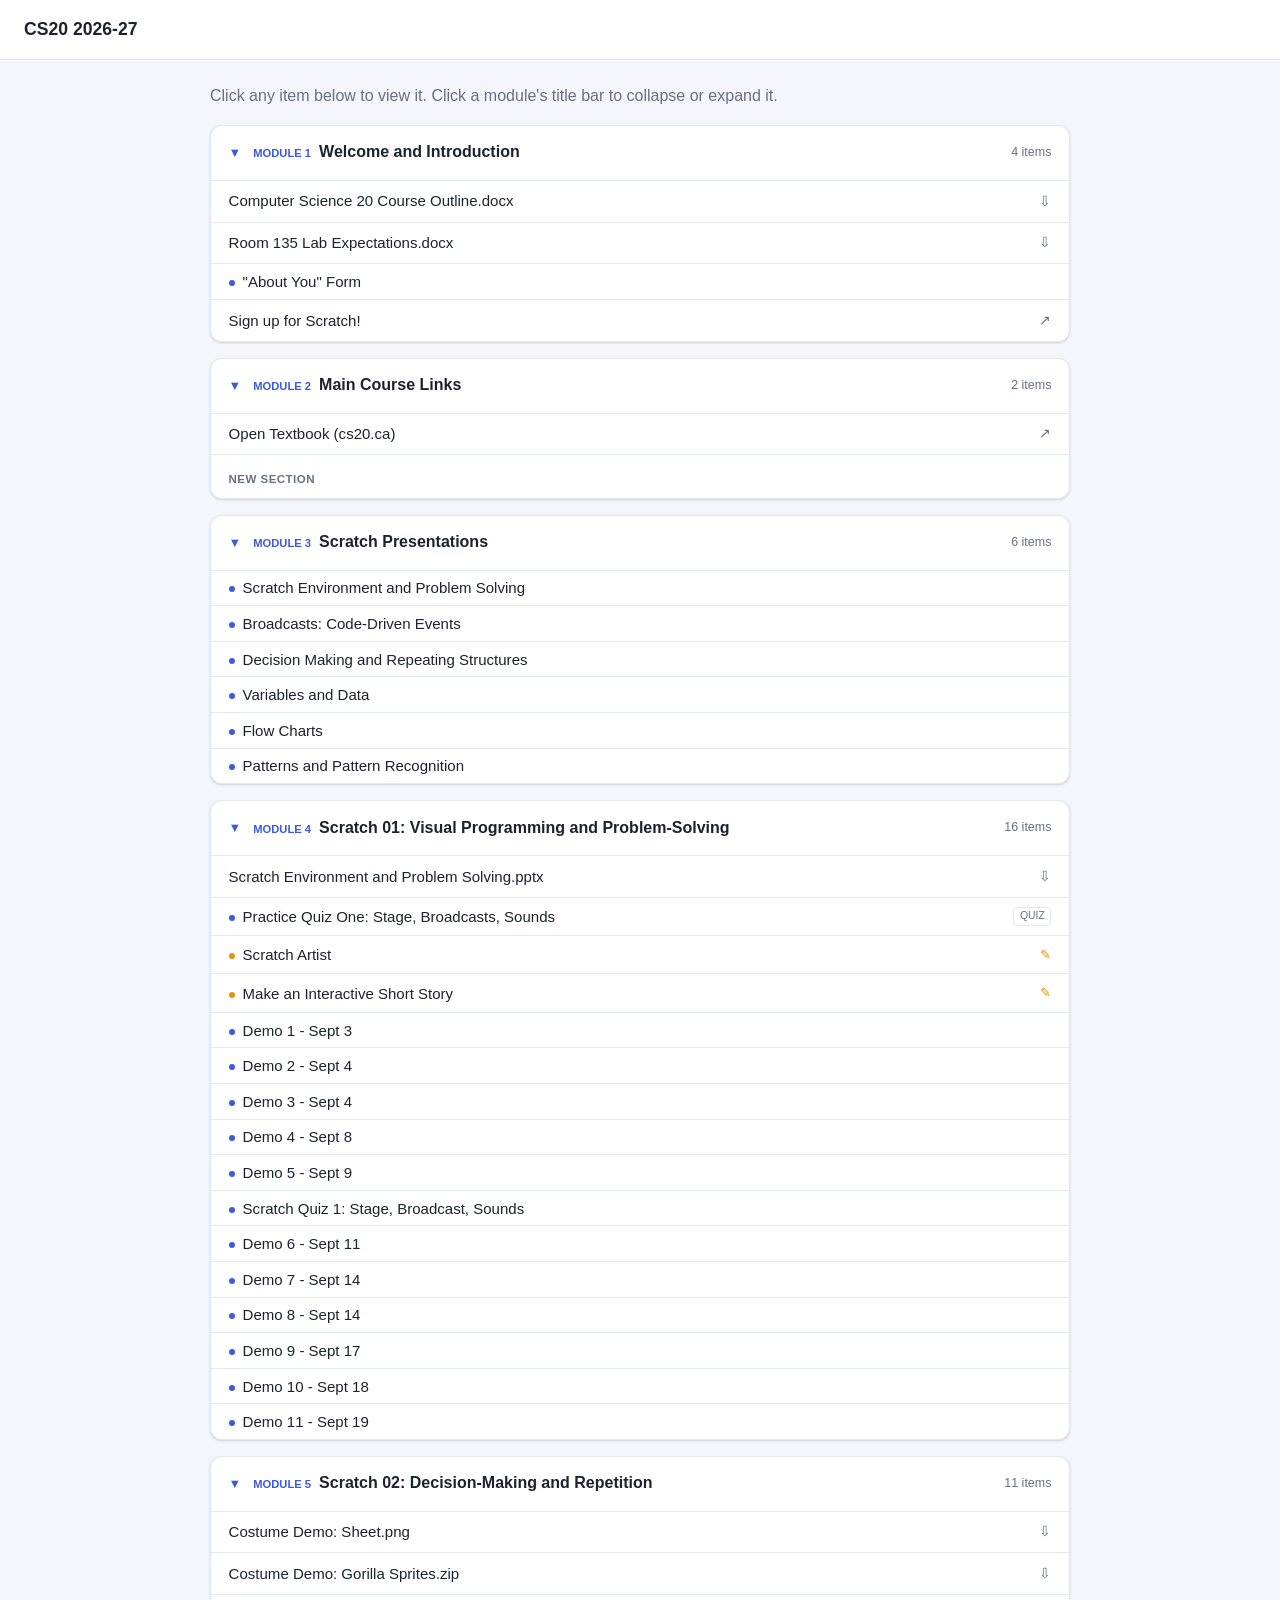
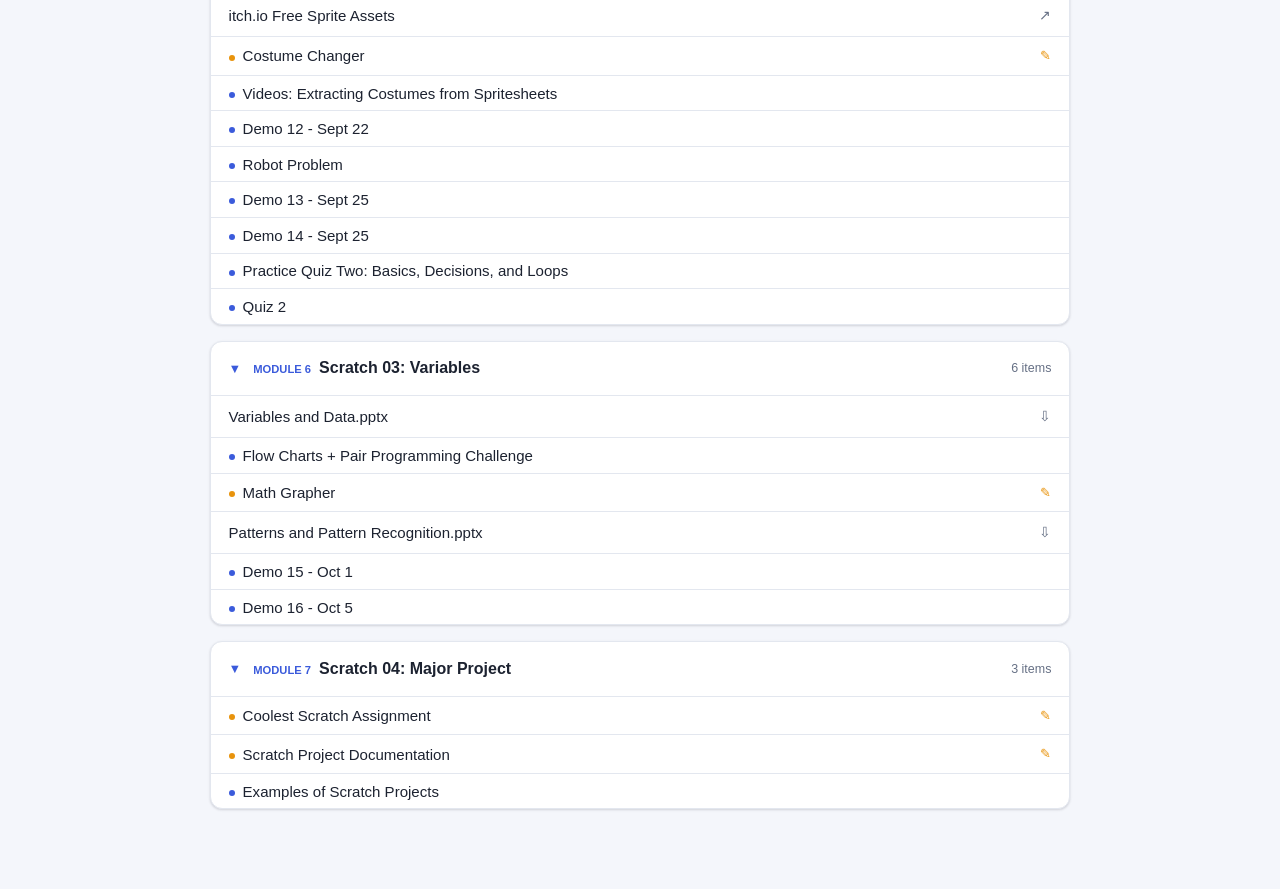
==== publish/index.html @ 4a14aefe "edit" ====
<!DOCTYPE html>
<html lang="en">
<head>
<meta charset="utf-8">
<meta name="viewport" content="width=device-width, initial-scale=1">
<meta name="robots" content="noindex, nofollow, noarchive">
<title>CS20 2026-27</title>
<link rel="stylesheet" href="styles.css">
</head>
<body>
<header class="site-header">
  <span class="site-title">CS20 2026-27</span>
</header>

<main class="page-content">
  <p class="subtitle">Click any item below to view it. Click a module's title bar to collapse or expand it.</p>
  <div id="app"><p class="empty-note">Loading&hellip;</p></div>
</main>

<div id="item-overlay" class="overlay" hidden aria-hidden="true">
  <div class="overlay__backdrop" data-close></div>
  <div class="overlay__dialog" role="dialog" aria-modal="true" aria-labelledby="overlay-title">
    <div class="overlay__header">
      <h2 id="overlay-title" class="overlay__title"></h2>
      <button type="button" class="overlay__close" data-close aria-label="Close">&times;</button>
    </div>
    <div class="overlay__body"></div>
  </div>
</div>

<script id="site-data" type="application/json">{"site_title":"CS20 2026-27","modules":[{"id":"g91845993c5064874e3d78a3e156b6e75","slug":"01-welcome-and-introduction","title":"Welcome and Introduction","order":1,"items":[{"id":"g5f129f042e77a95aba22c080552499b5","kind":"file","title":"Computer Science 20 Course Outline.docx","nav_title":"Computer Science 20 Course Outline.docx","position":1,"published":true,"media_path":"media/web_resources/Computer-Science-20-Course-Outline.docx"},{"id":"g2e695c84068c3343bb5f97deb6b3b6ed","kind":"file","title":"Room 135 Lab Expectations.docx","nav_title":"Room 135 Lab Expectations.docx","position":2,"published":true,"media_path":"media/web_resources/Room-135-Lab-Expectations.docx"},{"id":"g63b6350ac749ba6158b2c3bce8c93046","kind":"page","title":"\"About You\" Form","nav_title":"\"About You\" Form","position":3,"published":true,"content_html":"<p><iframe src=\"https://docs.google.com/forms/d/e/1FAIpQLSegaIl3focUOhDIU2Z-i2d3DQUKVy0K6PmfbZacE_JIu9_ziQ/viewform?embedded=true\" width=\"840\" height=\"962\" loading=\"lazy\"></iframe></p>\n\n"},{"id":"g382d8461d7e0bd6464fedabca067cbf5","kind":"weblink","title":"Sign up for Scratch!","nav_title":"Sign up for Scratch!","position":4,"published":true,"external_url":"https://scratch.mit.edu/signup/3jywhjmxn"}]},{"id":"g44c03d1d0c799656da381e8cfdee834a","slug":"02-main-course-links","title":"Main Course Links","order":2,"items":[{"id":"gef8b66026b10be316510479917f5d6aa","kind":"weblink","title":"Open Textbook (cs20.ca)","nav_title":"Open Textbook (cs20.ca)","position":3,"published":true,"external_url":"https://cs20.ca"},{"id":"g4f435305b4a245c1b36dba31af562ca7","kind":"divider","title":"New Section","nav_title":"","published":true}]},{"id":"gecb79ca1d84195a6ddda061e450b7282","slug":"03-scratch-presentations","title":"Scratch Presentations","order":3,"items":[{"id":"gefa27eaddf6ed7d7cf647fe640f49387","kind":"page","title":"Scratch Environment and Problem Solving","nav_title":"Scratch Environment and Problem Solving","position":1,"published":true,"content_html":"<iframe src=\"https://docs.google.com/presentation/d/1h1kareIz2HPio5z1AHoqVAen3pp8zlx0Q4YoVPjZuzk/embed?start=false&amp;loop=false&amp;delayms=3000\" frameborder=\"0\" width=\"960\" height=\"569\" allowfullscreen=\"true\" mozallowfullscreen=\"true\" webkitallowfullscreen=\"true\" loading=\"lazy\"></iframe>\n\n"},{"id":"g72fc221d8c5d105eb574b8a34b6f7d8b","kind":"page","title":"Broadcasts: Code-Driven Events","nav_title":"Broadcasts: Code-Driven Events","position":2,"published":true,"content_html":"<p><iframe src=\"https://docs.google.com/presentation/d/e/2PACX-1vTC4f3h_jIHjVho5fzK0w4WyRMAMg6pt_AFoMKnBts4vqLBvua6BbgcfkN4BczFYgPj5TgxGNMBY3Nx/embed?start=false&amp;loop=false&amp;delayms=3000\" width=\"960\" height=\"569\" allowfullscreen=\"allowfullscreen\" webkitallowfullscreen=\"webkitallowfullscreen\" mozallowfullscreen=\"mozallowfullscreen\" loading=\"lazy\"></iframe></p>\n\n"},{"id":"g418b035d03d4898d0bc45727f1b50308","kind":"page","title":"Decision Making and Repeating Structures","nav_title":"Decision Making and Repeating Structures","position":3,"published":true,"content_html":"<iframe src=\"https://docs.google.com/presentation/d/1YuTFR_l0MJGR2ZD04QWhsULujAVp0Tmd2RtA2Odv9-g/embed?start=false&amp;loop=false&amp;delayms=3000\" frameborder=\"0\" width=\"960\" height=\"569\" allowfullscreen=\"true\" mozallowfullscreen=\"true\" webkitallowfullscreen=\"true\" loading=\"lazy\"></iframe>\n\n"},{"id":"gdd5cf817a0a21dda20a8e6f5428e7aac","kind":"page","title":"Variables and Data","nav_title":"Variables and Data","position":4,"published":true,"content_html":"<p><iframe src=\"https://docs.google.com/presentation/d/e/2PACX-1vQbWUm28rIuwCt0nmw1z0nyERg2GbLlaSsi6uoE1bIlUu6kb9hv5I4im4JaQhGPL6qLDSY4NrkPs2r3/embed?start=false&amp;loop=false&amp;delayms=3000\" width=\"960\" height=\"569\" allowfullscreen=\"allowfullscreen\" webkitallowfullscreen=\"webkitallowfullscreen\" mozallowfullscreen=\"mozallowfullscreen\" loading=\"lazy\"></iframe></p>\n\n"},{"id":"g531f258fb3a7463123819bf52a55a587","kind":"page","title":"Flow Charts","nav_title":"Flow Charts","position":5,"published":true,"content_html":"<p><iframe src=\"https://docs.google.com/presentation/d/e/2PACX-1vS-7HBBDjWRoZrNsJVhiI6aMYxX1BnA4aeMcUyeugLn5svZFzrOYYbJYjQDg0qKssxdZOwnrcm1fZbp/embed?start=false&amp;loop=false&amp;delayms=3000\" width=\"960\" height=\"569\" allowfullscreen=\"allowfullscreen\" webkitallowfullscreen=\"webkitallowfullscreen\" mozallowfullscreen=\"mozallowfullscreen\" loading=\"lazy\"></iframe></p>\n\n"},{"id":"g76a7b74488c2b9eacfb9b411606f38b7","kind":"page","title":"Patterns and Pattern Recognition","nav_title":"Patterns and Pattern Recognition","position":6,"published":true,"content_html":"<iframe src=\"https://docs.google.com/presentation/d/e/2PACX-1vQ6LQKnFaMMW2TGtBa4PAkWSAhmEDO2Q3li4FWln0_ig5EVpU13b9eRO3av9QzzRo0Y2R8eIwB54L63/embed?start=false&amp;loop=false&amp;delayms=3000\" frameborder=\"0\" width=\"960\" height=\"569\" allowfullscreen=\"true\" mozallowfullscreen=\"true\" webkitallowfullscreen=\"true\" loading=\"lazy\"></iframe>\n\n"}]},{"id":"gdcd327faba249ba761dbab487cb3232c","slug":"04-scratch-01-visual-programming-and-problem-solving","title":"Scratch 01:  Visual Programming and Problem-Solving","order":4,"items":[{"id":"g19b772f0930e01ce379854a4d39d0b98","kind":"file","title":"Scratch Environment and Problem Solving.pptx","nav_title":"Scratch Environment and Problem Solving.pptx","position":1,"published":true,"media_path":"media/web_resources/Scratch-Environment-and-Problem-Solving.pptx"},{"id":"gaf5e2a20b8a9e1de94bc40c4ca141a03","kind":"quiz","title":"Practice Quiz One:  Stage, Broadcasts, Sounds","nav_title":"Practice Quiz One:  Stage, Broadcasts, Sounds","position":2,"published":true,"content_html":"<div class=\"item-meta\"><span class=\"meta-points\"><strong>Points:</strong> 6.0</span></div><p>This practice quiz is connected to our first few days of class, and will help prepare you for the first graded quiz!</p><div class=\"qz-questions\">\n<div class=\"qz-question\"><h3 class=\"qz-qtitle\">Scratch - Stage</h3>\n<div class=\"qz-qtext\"><div>\n<p><span>Assuming a stage width of </span><span>4</span><span>8</span><span>0</span><span> and a stage height of </span><span>3</span><span>6</span><span>0</span><span>,</span><span> what is the current y-position of Scratch?</span></p>\n<p><span><img src=\"https://sps.blackboard.com/bbcswebdav/xid-1294534_1\" alt=\"\" width=\"324\" height=\"269\" loading=\"lazy\"></span></p>\n<p><img src=\"media/web_resources/W01-Q-04-.JPG\" alt=\"Stage Question\" loading=\"lazy\"></p>\n</div></div>\n<ul class=\"qz-choices\">\n<li class=\"qz-choice qz-correct\"><span class=\"qz-mark\">&#10003;</span> 90</li>\n<li class=\"qz-choice\"><span class=\"qz-mark\"></span> 0</li>\n<li class=\"qz-choice\"><span class=\"qz-mark\"></span> 360</li>\n<li class=\"qz-choice\"><span class=\"qz-mark\"></span> -180</li>\n</ul>\n</div>\n<div class=\"qz-question\"><h3 class=\"qz-qtitle\">Scratch - Stage</h3>\n<div class=\"qz-qtext\"><div>\n<p><span>Assuming a stage width of 480 and a stage height of 360, what is the current </span><strong>x-position</strong><span> of Scratch?</span></p>\n<p><img src=\"media/web_resources/assessment_questions/W01-Q-06.JPG\" alt=\"\" data-decorative=\"true\" loading=\"lazy\"></p>\n</div></div>\n<ul class=\"qz-choices\">\n<li class=\"qz-choice qz-correct\"><span class=\"qz-mark\">&#10003;</span> 240</li>\n<li class=\"qz-choice\"><span class=\"qz-mark\"></span> 480</li>\n<li class=\"qz-choice\"><span class=\"qz-mark\"></span> -120</li>\n<li class=\"qz-choice\"><span class=\"qz-mark\"></span> 0</li>\n</ul>\n</div>\n<div class=\"qz-question\"><h3 class=\"qz-qtitle\">Question</h3>\n<div class=\"qz-qtext\"><div>\n<p>What type of program behavior would you expect to happen when the following script is manually activated?</p>\n<p><img src=\"media/web_resources/assessment_questions/if.JPG\" alt=\"if.JPG\" width=\"299\" height=\"195\" loading=\"lazy\"></p>\n</div></div>\n<ul class=\"qz-choices\">\n<li class=\"qz-choice qz-correct\"><span class=\"qz-mark\">&#10003;</span> Short movement by sprite and a possible rotation.</li>\n<li class=\"qz-choice\"><span class=\"qz-mark\"></span> Sprite will move back and forth across the screen.</li>\n<li class=\"qz-choice\"><span class=\"qz-mark\"></span> Sprite will move across screen and turn 90 to the right each time it hits a wall.</li>\n<li class=\"qz-choice\"><span class=\"qz-mark\"></span> No action</li>\n</ul>\n</div>\n<div class=\"qz-question\"><h3 class=\"qz-qtitle\">Scratch - Broadcast Events</h3>\n<div class=\"qz-qtext\"><div>\n<p>Predict the behavior of the following scripts when the green flag is clicked.</p>\n<p><img src=\"media/web_resources/Scratch-Q01P-01.PNG\" alt=\"\" width=\"581\" height=\"373\" data-decorative=\"true\" loading=\"lazy\"></p>\n</div></div>\n<ul class=\"qz-choices\">\n<li class=\"qz-choice qz-correct\"><span class=\"qz-mark\">&#10003;</span> The sprite will say &quot;Beta&quot; followed by &quot;Charlie&quot;</li>\n<li class=\"qz-choice\"><span class=\"qz-mark\"></span> The sprite will say &quot;Alpha&quot;, followed by &quot;Beta&quot;, followed by &quot;Charlie&quot;</li>\n<li class=\"qz-choice\"><span class=\"qz-mark\"></span> The sprite will say &quot;Charlie&quot; only</li>\n<li class=\"qz-choice\"><span class=\"qz-mark\"></span> The sprite will say &quot;Beta&quot; only</li>\n<li class=\"qz-choice\"><span class=\"qz-mark\"></span> The sprite will say &quot;Alpha&quot; only</li>\n<li class=\"qz-choice\"><span class=\"qz-mark\"></span> The sprite will continuously say &quot;Alpha&quot;, &quot;Beta&quot;, &quot;Charlie&quot; over and over forever.</li>\n</ul>\n</div>\n</div>"},{"id":"g71961a6a70278d18dc49a324d707a36d","kind":"assignment","title":"Scratch Artist","nav_title":"Scratch Artist","position":3,"published":true,"content_html":"<div class=\"item-meta\"><span class=\"meta-points\"><strong>Points:</strong> 10.0</span> &middot; <span class=\"meta-submission\"><strong>Submission type:</strong> online upload</span> &middot; <span class=\"meta-ext\"><strong>Allowed file types:</strong> sb3</span></div><p dir=\"ltr\"><img src=\"media/web_resources/Uploaded-Media/artist.PNG\" alt=\"artist.PNG\" data-api-endpoint=\"https://canvas.instructure.com/api/v1/courses/10266881/files/268938327\" data-api-returntype=\"File\" loading=\"lazy\"></p>\n<p dir=\"ltr\">This will add all of the pen blocks that you’ll need for this project.</p>\n<p><br><br></p>\n<p dir=\"ltr\"><span style=\"font-size: 18pt;\"><strong>Base Feature Requirements</strong></span></p>\n<p>&nbsp;</p>\n<p dir=\"ltr\"><i>Completing the following basic features will allow for a maximum grade of 9/10. The remaining Challenge Features will account for the remaining 1 mark.</i></p>\n<p>&nbsp;</p>\n<ol>\n<li dir=\"ltr\">\n<p dir=\"ltr\">Create a program that features one sprite (choose any that you want). When the green flag is pressed, this sprite should begin at the origin (0,0), and choose a random direction to move automatically<br><br></p>\n<ul>\n<li dir=\"ltr\">\n<p dir=\"ltr\">As it moves, it should use the pen to draw a trail of its motion.</p>\n</li>\n<li dir=\"ltr\">\n<p dir=\"ltr\">Whenever an edge of the stage is encountered, the sprite should bounce.</p>\n</li>\n<li dir=\"ltr\">Movement must use the&nbsp;<strong>move</strong><strong> block.</strong>&nbsp; No <span style=\"text-decoration: underline;\">glides</span> or <span style=\"text-decoration: underline;\">goto</span> blocks for this feature.</li>\n</ul>\n<br>\n<p>&nbsp;</p>\n</li>\n</ol>\n<ol start=\"2\">\n<li dir=\"ltr\">\n<p dir=\"ltr\">This project should include both<span>&nbsp;</span><strong>background<span>&nbsp;</span></strong><strong>music<span>&nbsp;</span></strong>as well as<span>&nbsp;</span><strong>sound<span>&nbsp;</span></strong><strong>effects</strong>.<br><br></p>\n<ul>\n<li dir=\"ltr\">\n<p dir=\"ltr\">When the green flag is pressed, start some background music. This should play continually until the user stops the program.</p>\n</li>\n<li dir=\"ltr\">\n<p dir=\"ltr\">Have a sound effect play whenever the sprite bounces on the edges of the stage<br>&nbsp; &nbsp; &nbsp; <span style=\"color: #e03e2d;\">HINT:</span>&nbsp; &nbsp;<span style=\"color: #7e8c8d;\">The <img src=\"media/web_resources/Uploaded-Media/Scratch-If-on-edge-bounce.PNG\" alt=\"Scratch - If on edge bounce.PNG\" width=\"127\" height=\"53\" data-api-endpoint=\"https://canvas.instructure.com/api/v1/courses/10266881/files/269192261\" data-api-returntype=\"File\" loading=\"lazy\"> is needed, but you have your program handle the sound effect&nbsp;<strong>first.</strong> This is because the \"bounce\" action spins the character and often they will no longer be touching the edge. Use <img src=\"media/web_resources/Uploaded-Media/Scratch-If-touching-edge.PNG\" alt=\"Scratch - If touching edge.PNG\" width=\"214\" height=\"87\" data-api-endpoint=\"https://canvas.instructure.com/api/v1/courses/10266881/files/269192398\" data-api-returntype=\"File\" loading=\"lazy\"> to help with adding a sound effect each time the sprite runs into the edge of the stage.</span></p>\n</li>\n</ul>\n<br>\n<p>&nbsp;</p>\n</li>\n</ol>\n<ol start=\"3\">\n<li dir=\"ltr\">\n<p dir=\"ltr\">Allow the pen characteristics to be modified by the user as follows:<br><br></p>\n<ul>\n<li dir=\"ltr\">\n<p dir=\"ltr\">The<strong><span>&nbsp;</span>Z key</strong><span>&nbsp;</span>will decrease the size of the pen</p>\n</li>\n<li dir=\"ltr\">\n<p dir=\"ltr\">The<strong><span>&nbsp;</span>X key</strong><span>&nbsp;</span>will increase the size of the pen</p>\n</li>\n<li dir=\"ltr\">\n<p dir=\"ltr\">The<strong><span>&nbsp;</span>C key</strong><span>&nbsp;</span>will change the colour of the pen</p>\n</li>\n<li>The<strong><span>&nbsp;</span>R key</strong><span>&nbsp;</span>will reset the drawing (erase all)</li>\n</ul>\n<br>\n<p>&nbsp;</p>\n</li>\n</ol>\n<p>&nbsp;</p>\n<p dir=\"ltr\"><span style=\"font-size: 18pt;\"><strong>Challenge Features</strong></span><br><br></p>\n<ol>\n<li dir=\"ltr\">\n<p dir=\"ltr\">Add a second sprite into the sketch, whose<span>&nbsp;</span><strong>movement will be controlled by the user</strong>.</p>\n<ul>\n<li dir=\"ltr\">\n<p dir=\"ltr\">Use the four arrow keys ( &nbsp;↑ ← ↓ → ) to control the sprite’s x-position and y-position.</p>\n</li>\n<li dir=\"ltr\">\n<p dir=\"ltr\">Use pen commands to make this sprite draw a line wherever it moves</p>\n</li>\n</ul>\n<p>&nbsp;</p>\n</li>\n<li>Allow this sprite’s <strong>pen size</strong> and <strong>pen colour </strong>to be changed whenever this sprite touches the other (bouncing) sprite, according to the following scheme:\n<ul>\n<li>If the user-controlled sprite is on the left half of the screen:\n<ul>\n<li>Change the pen size by 2</li>\n</ul>\n</li>\n<li>If the user-controlled sprite is on the right half of the screen:\n<ul>\n<li>Change the pen colour by 10</li>\n</ul>\n</li>\n</ul>\n</li>\n</ol>\n<p>&nbsp;</p>\n<p dir=\"ltr\">&nbsp;</p>\n\n"},{"id":"g0c3d2c9fc83798f3424d2eec9f96f4da","kind":"assignment","title":"Make an Interactive Short Story","nav_title":"Make an Interactive Short Story","position":4,"published":true,"content_html":"<div class=\"item-meta\"><span class=\"meta-points\"><strong>Points:</strong> 5.0</span> &middot; <span class=\"meta-submission\"><strong>Submission type:</strong> online upload</span> &middot; <span class=\"meta-ext\"><strong>Allowed file types:</strong> sb3,zip</span></div><p>To experiment with <i>creating your own events</i> <i>with broadcasts and taking user inpu</i><i>t</i>, create an interactive short story or play. Create characters, experiment with moving sprites around the stage – it’s up to you!</p>\n<p><strong><img src=\"media/web_resources/Uploaded-Media/Interactive-A2-01.PNG\" alt=\"Interactive A2 - 01.PNG\" width=\"708\" height=\"252\" data-api-endpoint=\"https://canvas.instructure.com/api/v1/courses/8596367/files/242887403\" data-api-returntype=\"File\" loading=\"lazy\"><br></strong></p>\n<p><strong>Base Features<br></strong></p>\n<ol>\n<li dir=\"ltr\">\n<p dir=\"ltr\">Within your story, you must include the following components:</p>\n<ul>\n<li dir=\"ltr\">\n<p dir=\"ltr\">At least one Backdrop</p>\n</li>\n<li dir=\"ltr\">\n<p dir=\"ltr\">At least two characters</p>\n</li>\n<li dir=\"ltr\">\n<p dir=\"ltr\">At least<strong> five broadcast statements</strong></p>\n</li>\n</ul>\n<p><span style=\"color: var(--ic-brand-font-color-dark); font-family: inherit; font-size: 1rem;\">Broadcasts must be named appropriately (“bear appears” rather than “message1\")<br><br></span></p>\n</li>\n<li dir=\"ltr\">\n<p><span style=\"color: var(--ic-brand-font-color-dark); font-family: inherit; font-size: 1rem;\">Ask the user at least one question (using the ask block)</span></p>\n</li>\n</ol>\n<div class=\"editor-indent\">\n<ul>\n<li style=\"list-style-type: none;\">\n<ul>\n<li>The <strong>answer to this question </strong>should be used in an IF or IF/ELSE statement so that the user’s response impacts what happens in the story.</li>\n</ul>\n</li>\n</ul>\n</div>\n<p><img src=\"media/web_resources/Uploaded-Media/Interactive-A2-02.PNG\" alt=\"Interactive A2 - 02.PNG\" data-api-endpoint=\"https://canvas.instructure.com/api/v1/courses/8596367/files/242887786\" data-api-returntype=\"File\" loading=\"lazy\"></p>\n<p><strong>Challenge Features</strong></p>\n<ol>\n<li dir=\"ltr\">\n<p dir=\"ltr\">Incorporate a second user-input question that is used in a condition</p>\n</li>\n<ul>\n<li dir=\"ltr\">\n<p dir=\"ltr\">Using the <strong>ask </strong>block for user-input</p>\n</li>\n<li dir=\"ltr\">\n<p dir=\"ltr\">Using the answer block inside an <strong>IF</strong> or<strong> IF/ELSE </strong>blocks<br><br></p>\n</li>\n</ul>\n<li dir=\"ltr\">\n<p dir=\"ltr\">Include some image or costume effects that are applied depending on the user’s input</p>\n</li>\n</ol>\n<p>&nbsp;</p>\n<p><strong>Outcomes</strong></p>\n<p>CP1, FP3</p>\n\n"},{"id":"g950486a827c541cbbff0f8a710f54008","kind":"page","title":"New Page","nav_title":"Demo 1 - Sept 3","published":true,"content_html":"<a href=\"https://scratch.mit.edu/projects/1127337218\">https://scratch.mit.edu/projects/1127337218</a><p></p>"},{"id":"gbdfbae7866fe49cfbe5a1efb67cd34d8","kind":"page","title":"New Page","nav_title":"Demo 2 - Sept 4","published":true,"content_html":"<a href=\"https://scratch.mit.edu/projects/1378135008\">https://scratch.mit.edu/projects/1378135008</a><p></p>"},{"id":"gba5bb81259b04fd5a52fed03624e476c","kind":"page","title":"New Page","nav_title":"Demo 3 - Sept 4","published":true,"content_html":"<a href=\"https://scratch.mit.edu/projects/1378139125\">https://scratch.mit.edu/projects/1378139125</a><p></p>"},{"id":"g0c8e156692d14d86b7dd7482a7e31037","kind":"page","title":"New Page","nav_title":"Demo 4 - Sept 8","published":true,"content_html":"https://scratch.mit.edu/projects/1379180215<p></p>"},{"id":"g107b43f2cd724b98b35a0fe09a2c76ed","kind":"page","title":"New Page","nav_title":"Demo 5 - Sept 9","published":true,"content_html":"<a href=\"https://scratch.mit.edu/projects/1379547482\">https://scratch.mit.edu/projects/1379547482</a><p></p>"},{"id":"gd573a6281d5e493bbd9a59d99eb3210c","kind":"page","title":"New Page","nav_title":"Scratch Quiz 1: Stage, Broadcast, Sounds","published":true,"content_html":"<a href=\"https://docs.google.com/forms/d/e/1FAIpQLScedvLwvCU6SBttZHm8q2va1PtP1KXKS8XFJz7DJw_8neM4dw/viewform?usp=publish-editor\">https://docs.google.com/forms/d/e/1FAIpQLScedvLwvCU6SBttZHm8q2va1PtP1KXKS8XFJz7DJw_8neM4dw/viewform?usp=publish-editor</a><p></p>"},{"id":"g2e8b0cc1c8264c4fbdcea8592968bafe","kind":"page","title":"New Page","nav_title":"Demo 6 - Sept 11","published":true,"content_html":"https://scratch.mit.edu/projects/1380267941<p></p>"},{"id":"g01b34341444346fbbf76b27a38759ddc","kind":"page","title":"New Page","nav_title":"Demo 7 - Sept 14","published":true,"content_html":"https://scratch.mit.edu/projects/1381071161<p></p>"},{"id":"g8f0260fb6c1c452ba2e028d08bfa2a30","kind":"page","title":"New Page","nav_title":"Demo 8 - Sept 14","published":true,"content_html":"<a href=\"https://scratch.mit.edu/projects/1381081390\">https://scratch.mit.edu/projects/1381081390</a><p></p>"},{"id":"g8808670fec9a4de1ad246c6c88db3989","kind":"page","title":"New Page","nav_title":"Demo 9 - Sept 17","published":true,"content_html":"<a href=\"https://scratch.mit.edu/projects/1217301680\">https://scratch.mit.edu/projects/1217301680</a><p></p>"},{"id":"g4b01ad51a1564a9e9a3fb5708784f3a8","kind":"page","title":"New Page","nav_title":"Demo 10 - Sept 18","published":true,"content_html":"<a href=\"https://scratch.mit.edu/projects/1382263776\">https://scratch.mit.edu/projects/1382263776</a>"},{"id":"g46afac96969648d2b47bf5ffbeefd705","kind":"page","title":"New Page","nav_title":"Demo 11 - Sept 19","published":true,"content_html":"<a href=\"https://scratch.mit.edu/projects/1382635331\">https://scratch.mit.edu/projects/1382635331</a><p></p>"}]},{"id":"g723b07093524102ff34fc22935e12d83","slug":"05-scratch-02-decision-making-and-repetition","title":"Scratch 02: Decision-Making and Repetition","order":5,"items":[{"id":"g46d23a5db0236ffac985e661c5235cb3","kind":"file","title":"Sheet.png","nav_title":"Costume Demo: Sheet.png","position":1,"published":true,"media_path":"media/web_resources/Sheet.png"},{"id":"g53af58e669bd7149167cf832846c9e3e","kind":"file","title":"Gorilla Sprites.zip","nav_title":"Costume Demo: Gorilla Sprites.zip","position":2,"published":true,"media_path":"media/web_resources/Gorilla-Sprites.zip"},{"id":"gca2254f1cb22cf3a04199e7e0ec5dfc4","kind":"weblink","title":"itch.io Free Sprite Assets","nav_title":"itch.io Free Sprite Assets","position":3,"published":true,"external_url":"https://itch.io/game-assets/free/tag-sprites"},{"id":"g1682351047766026f8293acd959d8342","kind":"assignment","title":"Costume Changer","nav_title":"Costume Changer","position":4,"published":true,"content_html":"<div class=\"item-meta\"><span class=\"meta-points\"><strong>Points:</strong> 10.0</span> &middot; <span class=\"meta-submission\"><strong>Submission type:</strong> online upload</span> &middot; <span class=\"meta-ext\"><strong>Allowed file types:</strong> sb3</span></div><p>This program should showcase your ability to create more complex animations through the use of sprite costumes.<br><img src=\"media/web_resources/Uploaded-Media/Scratch-M02-A02-I01.png\" alt=\"Scratch M02 - A02 - I01.png\" width=\"825\" height=\"184\" data-api-endpoint=\"https://canvas.instructure.com/api/v1/courses/8596367/files/241852529\" data-api-returntype=\"File\" loading=\"lazy\"><br>&nbsp;</p>\n<p><span style=\"font-size: 14pt;\"><strong>Base Features&nbsp;</strong></span></p>\n<ol style=\"list-style-type: decimal;\">\n<li>At least one sprite from the sprite library move around the stage autonomously (not controlled by the user) and cycle through its costumes appropriately. Make sure to choose a sprite that has more than one costume!<br><br>\n</li>\n<li>A sprite from a custom spritesheet should be controlled by user keyboard input (arrow keys).<br><br>\n<ul style=\"list-style-type: disc;\">\n<li>searching for \"spritesheet\" will yield many options. Refer to the videos below for how to rip images from a spritesheet and upload them to Scratch.</li>\n<li>animate this sprite by cycling through costumes using a repeat (loop) block.</li>\n<li>There must be at least 4 costumes in the animation that is continually being cycled.</li>\n</ul>\n</li>\n<li>\n<p>If you are working on a computer without any graphics applications installed, there are web-based alternatives. One option is <a href=\"https://www.photopea.com/\">https://www.photopea.com/</a></p>\n</li>\n<li>\n<p>Your program should use <strong>two different backdrops</strong>. One should be displayed when the sprite controlled by the user is on the left half of the stage, and the other should be used when that sprite is on the right half.</p>\n</li>\n</ol>\n<p>&nbsp;</p>\n<p><span style=\"font-size: 14pt;\"><strong>Challenge Features</strong></span></p>\n<ol>\n<li>\n<p>Add 2 additional \"actions\" (additional sets of animation frames)&nbsp; that are displayed through the use of different costumes and are activated by keyboard input.</p>\n<ul style=\"list-style-type: disc;\">\n<li>When no buttons are pressed, an&nbsp;<strong>idle animation</strong> should continue to loop</li>\n<li>You'll need to use some logic to distinguish between when&nbsp;<em>particular buttons are pressed</em> and&nbsp;<em>when those particular buttons are&nbsp;<strong>not pressed...</strong></em>\n</li>\n</ul>\n</li>\n</ol>\n<p>&nbsp;</p>\n<p><span style=\"font-size: 14pt;\"><strong>Sample Output</strong></span></p>\n<p><em>A solution may look something like this example:</em></p>\n<div>\n<div>\n<div id=\"id_videojs_626979d16e6d6_1\" title=\"gJKXc8uxObw\" role=\"region\" aria-label=\"Video Player\" data-setup-lazy=\"{&quot;techOrder&quot;: [&quot;youtube&quot;], &quot;sources&quot;: [{&quot;type&quot;: &quot;video/youtube&quot;, &quot;src&quot;:&quot;https://youtu.be/gJKXc8uxObw&quot;}], &quot;language&quot;: &quot;en&quot;, &quot;fluid&quot;: true}\">\n<div><iframe id=\"id_videojs_626979d16e6d6_1_youtube_api\" title=\"YouTube video player\" src=\"https://www.youtube.com/embed/gJKXc8uxObw?controls=0&amp;modestbranding=1&amp;rel=0&amp;showinfo=0&amp;loop=0&amp;fs=0&amp;hl=en&amp;enablejsapi=1&amp;origin=https%3A%2F%2Fmoodle4u.portagecollege.ca&amp;widgetid=1\" width=\"640\" height=\"360\" allowfullscreen=\"allowfullscreen\" allow=\"accelerometer; autoplay; clipboard-write; encrypted-media; gyroscope; picture-in-picture\" data-mce-fragment=\"1\" loading=\"lazy\"></iframe></div>\n</div>\n</div>\n</div>\n<p><br><br><span style=\"font-size: 14pt;\"><strong>How to Rip images from a Spritesheet</strong></span><br>Using Photoshop (if you have access to it):&nbsp; &nbsp; &nbsp;</p>\n<div>\n<div>\n<div id=\"id_videojs_626979d16e897_2\" title=\"watch\" role=\"region\" aria-label=\"Video Player\" data-setup-lazy=\"{&quot;techOrder&quot;: [&quot;youtube&quot;], &quot;sources&quot;: [{&quot;type&quot;: &quot;video/youtube&quot;, &quot;src&quot;:&quot;https://www.youtube.com/watch?v=Sbtq5qoeJFQ&quot;}], &quot;language&quot;: &quot;en&quot;, &quot;fluid&quot;: true}\">\n<div><iframe id=\"id_videojs_626979d16e897_2_youtube_api\" title=\"YouTube video player\" src=\"https://www.youtube.com/embed/Sbtq5qoeJFQ?controls=0&amp;modestbranding=1&amp;rel=0&amp;showinfo=0&amp;loop=0&amp;fs=0&amp;hl=en&amp;enablejsapi=1&amp;origin=https%3A%2F%2Fmoodle4u.portagecollege.ca&amp;widgetid=2\" width=\"640\" height=\"360\" allowfullscreen=\"allowfullscreen\" allow=\"accelerometer; autoplay; clipboard-write; encrypted-media; gyroscope; picture-in-picture\" data-mce-fragment=\"1\" loading=\"lazy\"></iframe></div>\n</div>\n</div>\n</div>\n<p>&nbsp;</p>\n<p>Using Photopea (free, web-based):&nbsp; &nbsp;</p>\n<div>\n<div>\n<iframe title=\"YouTube video player\" src=\"https://www.youtube.com/embed/YuIzYZ9UbJ0\" width=\"560\" height=\"315\" allowfullscreen=\"allowfullscreen\" allow=\"accelerometer; autoplay; clipboard-write; encrypted-media; gyroscope; picture-in-picture\" data-mce-fragment=\"1\" loading=\"lazy\"></iframe>\n<div>\n<p dir=\"ltr\">&nbsp;</p>\n<p id=\"yui_3_17_2_1_1650866815541_30\" dir=\"ltr\"><span style=\"font-family: verdana, geneva, sans-serif; font-size: 14pt;\"><strong>Submission Details</strong></span><br><br></p>\n<p style=\"padding-left: 40px;\" dir=\"ltr\">For this project, you should submit your work as a&nbsp;<strong>.sb3 file.</strong></p>\n<p style=\"padding-left: 40px;\" dir=\"ltr\">You can download the sb3 file directly from the scratch editor.&nbsp;&nbsp;<strong>File → Save to your Computer<br><br></strong><strong><img src=\"media/web_resources/Uploaded-Media/Scratch-Save-to-your-computer.png\" alt=\"Scratch - Save to your computer.png\" data-api-endpoint=\"https://canvas.instructure.com/api/v1/courses/8596367/files/241852364\" data-api-returntype=\"File\" loading=\"lazy\"><br>&nbsp;</strong></p>\n</div>\n</div>\n</div>\n\n"},{"id":"g3be3ffe98293ec6a0dd7631ca8f82e5a","kind":"page","title":"Videos: Extracting Costumes from Spritesheets","nav_title":"Videos: Extracting Costumes from Spritesheets","position":5,"published":true,"content_html":"<p><span style=\"font-size: 14pt;\"><strong>How to Rip images from a Spritesheet</strong></span></p>\n<p>Using Photopea (free, web-based):&nbsp; &nbsp;</p>\n<div>\n<div><iframe title=\"YouTube video player\" src=\"https://www.youtube.com/embed/YuIzYZ9UbJ0\" width=\"560\" height=\"315\" loading=\"lazy\" allowfullscreen=\"allowfullscreen\" allow=\"accelerometer; autoplay; clipboard-write; encrypted-media; gyroscope; picture-in-picture\" data-mce-fragment=\"1\"></iframe>\n<div>\n<p dir=\"ltr\">&nbsp;</p>\n</div>\n</div>\n</div>\n<p>Using Photoshop (if you have access to it):&nbsp; &nbsp; &nbsp;</p>\n<div>\n<div>\n<div id=\"id_videojs_626979d16e897_2\" title=\"watch\" role=\"region\" aria-label=\"Video Player\" data-setup-lazy=\"{&quot;techOrder&quot;: [&quot;youtube&quot;], &quot;sources&quot;: [{&quot;type&quot;: &quot;video/youtube&quot;, &quot;src&quot;:&quot;https://www.youtube.com/watch?v=Sbtq5qoeJFQ&quot;}], &quot;language&quot;: &quot;en&quot;, &quot;fluid&quot;: true}\">\n<div><iframe id=\"id_videojs_626979d16e897_2_youtube_api\" title=\"YouTube video player\" src=\"https://www.youtube.com/embed/Sbtq5qoeJFQ?controls=0&amp;modestbranding=1&amp;rel=0&amp;showinfo=0&amp;loop=0&amp;fs=0&amp;hl=en&amp;enablejsapi=1&amp;origin=https%3A%2F%2Fmoodle4u.portagecollege.ca&amp;widgetid=2\" width=\"640\" height=\"360\" loading=\"lazy\" allowfullscreen=\"allowfullscreen\" allow=\"accelerometer; autoplay; clipboard-write; encrypted-media; gyroscope; picture-in-picture\" data-mce-fragment=\"1\"></iframe></div>\n</div>\n</div>\n</div>\n<p>&nbsp;</p>\n\n"},{"id":"g10389b762d364a419b4cf6f0ae851da7","kind":"page","title":"New Page","nav_title":"Demo 12 - Sept 22","published":true,"content_html":"<a href=\"https://scratch.mit.edu/projects/1383412415\">https://scratch.mit.edu/projects/1383412415</a><p></p>"},{"id":"gf3c7a1f001674eadbafb3050409f5626","kind":"page","title":"New Page","nav_title":"Robot Problem","published":true,"content_html":"<a href=\"https://docs.google.com/presentation/d/e/2PACX-1vS40EeeXwmWbXSFXJATfFJK9uktAz1YD2m398sT4bWj-h8cvc747KpCeo9t9fBvG57PhMV4u1estFLr/pub?start=false&amp;loop=false&amp;delayms=3000&amp;slide=id.g26a271a4aae_0_10\">https://docs.google.com/presentation/d/e/2PACX-1vS40EeeXwmWbXSFXJATfFJK9uktAz1YD2m398sT4bWj-h8cvc747KpCeo9t9fBvG57PhMV4u1estFLr/pub?start=false&amp;loop=false&amp;delayms=3000&amp;slide=id.g26a271a4aae_0_10</a><p></p>"},{"id":"g324808176a7945e693fc8d67c9b437d7","kind":"page","title":"New Page","nav_title":"Demo 13 - Sept 25","published":true,"content_html":"<a href=\"https://scratch.mit.edu/projects/1385042374\">https://scratch.mit.edu/projects/1385042374</a><p></p>"},{"id":"ga84d333dbcfd4edca3f18a5f9e02286d","kind":"page","title":"New Page","nav_title":"Demo 14 - Sept 25","published":true,"content_html":"<a href=\"https://scratch.mit.edu/projects/1385047842\">https://scratch.mit.edu/projects/1385047842</a><p></p>"},{"id":"ge866d094ca9642e9af041431ddec24a2","kind":"page","title":"New Page","nav_title":"Practice Quiz Two: Basics, Decisions, and Loops","published":true,"content_html":"<a href=\"https://docs.google.com/forms/d/e/1FAIpQLSeGvueo04GhbL22ezHzRvNXaUkDCFXWEZUat3Mf3ymOf15g-g/viewform?usp=publish-editor\">https://docs.google.com/forms/d/e/1FAIpQLSeGvueo04GhbL22ezHzRvNXaUkDCFXWEZUat3Mf3ymOf15g-g/viewform?usp=publish-editor</a><p></p>"},{"id":"gf87e428bb1af469aba0fc78ffb45bacf","kind":"page","title":"New Page","nav_title":"Quiz 2","published":true,"content_html":"https://docs.google.com/forms/d/e/1FAIpQLSfFF1tUfZfUoULWMyJWriiyCL-Lyk91IRcYdboE7hLMZCFpvw/viewform?usp=dialog"}]},{"id":"g006dd7d12c54c4c6bb158178d01ffe26","slug":"06-scratch-03-variables","title":"Scratch 03: Variables","order":6,"items":[{"id":"g09d172fa889345812ea7979e738249a8","kind":"file","title":"Variables and Data.pptx","nav_title":"Variables and Data.pptx","position":2,"published":true,"media_path":"media/web_resources/Variables-and-Data.pptx"},{"id":"gbdbea40795ddfbf680df929bb128f874","kind":"page","title":"Flow Charts + Pair Programming Challenge","nav_title":"Flow Charts + Pair Programming Challenge","position":3,"published":true,"content_html":"<p><iframe src=\"https://docs.google.com/presentation/d/e/2PACX-1vS-7HBBDjWRoZrNsJVhiI6aMYxX1BnA4aeMcUyeugLn5svZFzrOYYbJYjQDg0qKssxdZOwnrcm1fZbp/embed?start=false&amp;loop=false&amp;delayms=3000\" width=\"960\" height=\"569\" allowfullscreen=\"allowfullscreen\" webkitallowfullscreen=\"webkitallowfullscreen\" mozallowfullscreen=\"mozallowfullscreen\" loading=\"lazy\"></iframe></p>\n\n"},{"id":"gd1a181af0e221341b0aa483f05733908","kind":"assignment","title":"Math Grapher","nav_title":"Math Grapher","position":4,"published":true,"content_html":"<div class=\"item-meta\"><span class=\"meta-points\"><strong>Points:</strong> 10.0</span> &middot; <span class=\"meta-submission\"><strong>Submission type:</strong> online upload</span> &middot; <span class=\"meta-ext\"><strong>Allowed file types:</strong> sb3</span></div><p><span style=\"font-size: 18pt;\"><strong>Slope of a Line:</strong></span></p>\n<p>The slope of a line tells us whether it is rising or falling, as well as how steep it is.<br><img src=\"media/web_resources/Uploaded-Media/Scratch-A01-I06.jpg\" alt=\"Scratch - A01 - I06.jpg\" data-api-endpoint=\"https://canvas.instructure.com/api/v1/courses/8596367/files/245750092\" data-api-returntype=\"File\" loading=\"lazy\"></p>\n<p><em>To complete this project, you’ll need to be able to calculate the slope of a line. Hopefully, this is a familiar operation, but if you’d like a refresher please check out the following video:</em></p>\n<p><iframe title=\"YouTube video player\" src=\"https://www.youtube.com/embed/WkspBxrzuZo?si=g4hvjnL0KnfQWpUc\" width=\"560\" height=\"315\" allowfullscreen=\"allowfullscreen\" allow=\"accelerometer; autoplay; clipboard-write; encrypted-media; gyroscope; picture-in-picture; web-share\" loading=\"lazy\"></iframe></p>\n<p><br><br><br><span style=\"font-size: 18pt;\"><strong>Adding the Pen Extension:</strong></span><strong></strong></p>\n<p>For this project, you’ll need to add the pen extension as you did earlier.<br><br><img src=\"media/web_resources/Uploaded-Media/Scratch-A-Extensions.png\" alt=\"Scratch - A - Extensions.png\" data-api-endpoint=\"https://canvas.instructure.com/api/v1/courses/8596367/files/245750145\" data-api-returntype=\"File\" loading=\"lazy\"><br><span><em>To add an extension, first, find the “add extension” button in the bottom left corner.</em></span></p>\n<p><span><em><br><img src=\"media/web_resources/Uploaded-Media/Scratch-A1-Pen-Extension.png\" alt=\"Scratch - A1 - Pen Extension.png\" data-api-endpoint=\"https://canvas.instructure.com/api/v1/courses/8596367/files/245750206\" data-api-returntype=\"File\" loading=\"lazy\"><br>Then choose the extension called “pen”.</em></span><em></em></p>\n<p><br><br><br><span style=\"font-size: 18pt;\"><strong>Base Features Requirements&nbsp;</strong></span></p>\n<ol style=\"list-style-type: decimal;\">\n<li>Create a program that begins by asking the user for <strong>4 inputs</strong>, and stores each in its own <strong>variable:</strong>\n<ul style=\"list-style-type: disc;\">\n<li>A X-value for the first point of a line segment</li>\n<li>A Y-value for the first point of a line segment</li>\n<li>A X-value for the second point of a line segment</li>\n<li>A Y-value for the second point of a line segment<br><br>\n</li>\n</ul>\n</li>\n<li>Once this data has been stored, have a sprite (which can be visible&nbsp;<strong>or</strong> invisible) draw that particular line segment on the screen using the&nbsp;<strong>pen blocks.</strong><br><br>\n</li>\n<li>Given the line drawn,&nbsp;<strong>calculate the slope of this line</strong> and store it in a variable.<br><br>\n</li>\n<li>Have your sprite report what the line's slope is for&nbsp;<strong>2 seconds.</strong>\n<ul style=\"list-style-type: disc;\">\n<li>If you've used the <strong>hide block</strong>, the say block won't show up on the stage!</li>\n<li>At this point, either make sure to&nbsp;<strong>show</strong> the sprite, or use <strong>set ghost effect to 100</strong> instead; this hides the sprite but still allows text to be displayed.<br><br>\n</li>\n</ul>\n</li>\n<li>At this point, the base features are complete!<br><br><br><br>\n</li>\n</ol>\n<p><span style=\"font-size: 18pt;\"><strong>Challenge Features Requirements&nbsp;</strong></span><em> (Parallelogram Area Calculator)<br><br></em>A <strong>Parallelogram </strong>can be created with <span style=\"text-decoration: underline;\">two sets of lines</span> that are <span style=\"text-decoration: underline;\">parallel to each other</span>. Expand the program above to add a horizontal line to both endpoints of the user’s original line segment. Then, add a copy of the original line segment to the end of these horizontal segments to complete a parallelogram. Lastly, report the area of this closed shape. Some additional explanation is below:<em><br></em></p>\n<ol style=\"list-style-type: decimal;\">\n<li><span>Draw Original Line Segment - If you've completed the <strong>base features</strong> then this is already done! See more details up there...<br><br></span></li>\n<li><span>Ask the user for a horizontal distance - store this value in a variable, then use it to draw two horizontal lines attached to each endpoint of the original line segment:<br><img src=\"media/web_resources/Uploaded-Media/Scratch-WO3-A02-I02.PNG\" alt=\"Scratch- WO3 - A02 - I02.PNG\" width=\"447\" height=\"215\" data-api-endpoint=\"https://canvas.instructure.com/api/v1/courses/8596367/files/245751296\" data-api-returntype=\"File\" loading=\"lazy\"><br><br></span></li>\n<li><span>Using that value, draw two horizontal lines segments of that length from each of the two existing endpoints (Remember, you should have these (x,y) locations stored in variables already)<br><img src=\"media/web_resources/Uploaded-Media/Scratch-WO3-A02-I03.PNG\" alt=\"Scratch- WO3 - A02 - I03.PNG\" data-api-endpoint=\"https://canvas.instructure.com/api/v1/courses/8596367/files/245751365\" data-api-returntype=\"File\" loading=\"lazy\"><br><br></span></li>\n<li><span>To finish the parallelogram, draw a line segment with the same length and slope as the first, but starting and ending at the free horizontal endpoints. (Note: the sprite that is enacting these scripts can be visible or hidden while drawing)<br><img src=\"media/web_resources/Uploaded-Media/Scratch-WO3-A02-I04a.PNG\" alt=\"Scratch- WO3 - A02 - I04a.PNG\" width=\"307\" height=\"149\" data-api-endpoint=\"https://canvas.instructure.com/api/v1/courses/8596367/files/245752229\" data-api-returntype=\"File\" loading=\"lazy\"> &nbsp;<img src=\"media/web_resources/Uploaded-Media/CSCR-WO3-A02-I04b.PNG\" alt=\"CSCR - WO3 - A02 - I04b.PNG\" width=\"298\" height=\"130\" data-api-endpoint=\"https://canvas.instructure.com/api/v1/courses/8596367/files/245752232\" data-api-returntype=\"File\" loading=\"lazy\"><br><br></span></li>\n<li><span>Once the shape has been drawn, calculate what the area of the parallelogram is. If you don’t have the formula memorized (I didn’t!), you may need to do an internet search to find it. It is very readily available. Calculate the area and store it in an appropriately-named variable.<br><br></span></li>\n<li><span>Lastly, have the sprite report what the area is. The sprite will need to be visible at this point in order for its speech bubble to be visible as well.<br><img src=\"media/web_resources/Uploaded-Media/Scratch-WO3-A02-I05.PNG\" alt=\"Scratch - WO3 - A02 - I05.PNG\" data-api-endpoint=\"https://canvas.instructure.com/api/v1/courses/8596367/files/245752341\" data-api-returntype=\"File\" loading=\"lazy\"><br></span></li>\n</ol>\n\n"},{"id":"g25b07154428d3494746d352b91fcee2f","kind":"file","title":"Patterns and Pattern Recognition.pptx","nav_title":"Patterns and Pattern Recognition.pptx","position":10,"published":true,"media_path":"media/web_resources/Patterns-and-Pattern-Recognition.pptx"},{"id":"g95604f97c5a5489eaf58060fde3a1563","kind":"page","title":"New Page","nav_title":"Demo 15 - Oct 1","published":true,"content_html":"<a href=\"https://scratch.mit.edu/projects/1387124243\">https://scratch.mit.edu/projects/1387124243</a><p></p>"},{"id":"gf18d93071b5b48cab95e6ec2d16090f7","kind":"page","title":"New Page","nav_title":"Demo 16 - Oct 5","published":true,"content_html":"https://scratch.mit.edu/projects/1388350777<p></p>"}]},{"id":"g64f83bde275725d4a7f26c354a42fa1e","slug":"07-scratch-04-major-project","title":"Scratch 04: Major Project","order":7,"items":[{"id":"g0f7ae95d99d2bfbcce76603c66eaf4f8","kind":"assignment","title":"Coolest Scratch Assignment","nav_title":"Coolest Scratch Assignment","position":3,"published":true,"content_html":"<div class=\"item-meta\"><span class=\"meta-points\"><strong>Points:</strong> 16.0</span> &middot; <span class=\"meta-submission\"><strong>Submission type:</strong> online url,online upload</span> &middot; <span class=\"meta-ext\"><strong>Allowed file types:</strong> sb3,zip</span></div><p><span><img style=\"display: block; margin-left: auto; margin-right: auto;\" src=\"media/web_resources/Scratch-Major-Project-Examples.png\" alt=\"\" width=\"515\" height=\"385\" data-decorative=\"true\" data-api-endpoint=\"https://canvas.instructure.com/api/v1/courses/11226751/files/285771568\" data-api-returntype=\"File\" loading=\"lazy\"></span></p>\n<p>&nbsp;</p>\n<p><span>This is an open-ended assignment, where you will show some evidence of your learning in the class so far. There are just a couple of stipulations:</span><span><br><br></span></p>\n<p><span style=\"font-size: 14pt;\"><strong>Open-Ended Topic</strong></span><span><br></span><span><br></span><span>For this project, you should create the coolest, most interesting thing you can in Scratch with what you’ve learned so far. This could be a game, an interactive program, or some sort of productivity software (a program that helps complete a task). Be sure to choose something that you’ll find interesting to work on for a full week!</span><span><br><br></span></p>\n<p><span style=\"font-size: 14pt;\"><strong>Included Concepts</strong></span><span><br></span><span><br></span><span>This project is an opportunity to showcase all the concepts you’ve gained experience with over the past few weeks, and you must be sure to include all of the following </span><i><span>in some useful form</span></i><span>:</span><span><br><br></span></p>\n<ul style=\"list-style-type: disc;\">\n<li><span>Broadcasts</span></li>\n<li>Loops (must include both a <strong>condition</strong> and <strong>counting</strong> loop)</li>\n<li>Conditionals ( IF / ELSE )</li>\n<li>Variables</li>\n<li>A Function without inputs</li>\n<li>A Function with at least one input</li>\n</ul>\n<p>&nbsp;</p>\n<p><strong><span style=\"font-size: 14pt;\">Complexity</span></strong><span><br></span><span><br></span><span>As you're being given a full week to work on this project, its complexity should represent a 5-6 hours of dedicated work! Part of the grading rubric for the project will be that it’s complexity represents that amount of time commitment.</span><span><br></span></p>\n<p>In this project, you should aim to <i>develop your skills </i>by exploring further an idea touched on in class (ie working with lists, clones), or something we didn't address at all. By the end of the project you should be able to describe something new you were able to accomplish in your program.</p>\n<p>&nbsp;</p>\n<p><span style=\"font-size: 14pt;\"><strong>Documentation</strong></span><br><br>All programs should be accompanied by some form of documentation, which explains to users what the purpose of the software is as well as how to interact correctly with it. For this project, you'll need to submit a&nbsp;<strong>minimum 1-page</strong> documentation/reflection. Specific requirements can be seen in the module item <a title=\"Scratch Project Documentation\" href=\"#item:g6c73fc015a3d4a433bd0d4aa5a4e89a3\" data-course-type=\"assignments\" data-published=\"false\" data-api-endpoint=\"https://canvas.instructure.com/api/v1/courses/11226751/assignments/52831719\" data-api-returntype=\"Assignment\" data-item-ref=\"g6c73fc015a3d4a433bd0d4aa5a4e89a3\">\"Scratch Project Documentation\"</a>. This is submitted separately from the Major Project, but comprises 20% of the overall project grade.<span><br></span></p>\n<p>&nbsp;</p>\n<p><span style=\"font-size: 14pt;\"><strong>Your Ideas, Your Code</strong></span><span><br></span><span><br></span><span>Choose a topic/premise that you'll enjoy working on for several days, and I hope you'll have fun with this project! A few things:<br><br></span></p>\n<ul>\n<li style=\"list-style-type: none;\">\n<ul>\n<li>\n<span>This project should be of your own design. (Don't follow along with a tutorial or remix someone else's work)</span>\n<ul>\n<li><span>However, the premise can be something you've seen elsewhere. <em>(For instance, planning to recreate the game \"Battleship\" is fine, as long as your version is made by you from scratch).<br><br></em></span></li>\n</ul>\n</li>\n<li>\n<span>You are welcome to look at others projects on the Scratch website to get ideas and study how they have made their projects, but you shouldn't have your program open at the same time.&nbsp; </span>\n<ul>\n<li><span>As well, If you take a specific idea from another project, video resource, or similar, you must attribute/cite it appropriately in your documentation.&nbsp;</span></li>\n<li><span><strong>Failing to do so is plagiarism</strong>, so please ensure to take care of this step if needed.</span></li>\n</ul>\n</li>\n</ul>\n</li>\n</ul>\n<p>&nbsp;</p>\n<p>&nbsp;</p>\n<p><strong>Outcomes</strong></p>\n<p>CP1, CP2, FP1, FP2, FP3</p>\n\n"},{"id":"g6c73fc015a3d4a433bd0d4aa5a4e89a3","kind":"assignment","title":"Scratch Project Documentation","nav_title":"Scratch Project Documentation","position":4,"published":true,"content_html":"<div class=\"item-meta\"><span class=\"meta-points\"><strong>Points:</strong> 4.0</span> &middot; <span class=\"meta-submission\"><strong>Submission type:</strong> online upload</span> &middot; <span class=\"meta-ext\"><strong>Allowed file types:</strong> txt,rtf,doc,docx</span></div><p><span>Good documentation is an important component of any computer program; it informs users how to use your software, and makes it possible for other programmers – who might be taking over a project – to understand how it works!</span></p>\n<p><span>For our class, you can use the following structure when documenting your code:</span></p>\n<p>&nbsp;</p>\n<p><span style=\"font-size: 18pt;\">Basic Instructions and Explanation</span></p>\n<p><span>In a text document (word, pdf, txt), address the following topics. Be thorough – you should not assume that the user has any background knowledge of your program; your documentation should allow a beginner to successfully understand and operate your software. </span><i><span>As a reference point, this should not be shorter than a page (single spaced), and will be graded according to whether this amount of length was met, and that all five sections below were reflected on appropriately. (250 words +)<br><br></span></i></p>\n<ol>\n<li>\n<span> &nbsp;&nbsp;&nbsp;&nbsp;&nbsp;&nbsp;</span><strong>Basic Premise</strong>\n</li>\n</ol>\n<p><span>Explain what the program is. If it is for productivity, describe how the program will assist the user with a task. If it is a game, describe the type of game and any relevant backstory.<br><br></span></p>\n<ol start=\"2\">\n<li>\n<span> &nbsp;&nbsp;&nbsp;&nbsp;&nbsp;&nbsp;</span><strong>Key Features</strong>\n</li>\n</ol>\n<p><span>A summary of the different features or capabilities of the program. If applicable, provide a breakdown description of each feature. Explain what the user needs to do to in order to make the program work correctly.<br><br></span></p>\n<ol start=\"3\">\n<li>\n<span> &nbsp;&nbsp;&nbsp;&nbsp;&nbsp;&nbsp;</span><strong>Controls / Game Mechanics</strong>\n</li>\n</ol>\n<p><span>Provide a listing of the different user input controls. If a user forgets what buttons they need to press on the keyboard or what to click, they should be able to look it up.<br><br></span></p>\n<ol start=\"4\">\n<li>\n<span> &nbsp;&nbsp;&nbsp;&nbsp;&nbsp;&nbsp;</span><strong>Limitations</strong>\n</li>\n</ol>\n<p><span>If there are known bugs or issues with the program (ways that the user can break the program) that you have been unable to fix, list the problems and potential workarounds.<br><br></span></p>\n<ol start=\"5\">\n<li>\n<strong> &nbsp;&nbsp;</strong> <strong>Personal Comments</strong>\n</li>\n</ol>\n<p><span>As the author of the program, add a short reflection on the program.&nbsp;</span></p>\n<ul>\n<li><span>What new ideas or challenging aspects of the program did you tackle?</span></li>\n<li><span>If you had more time, how would you extend this program?</span></li>\n<li><span>Add any other reflections you have on your project.</span></li>\n</ul>\n\n"},{"id":"gf12c6ad3df3c35cf607a8ff9ff492431","kind":"page","title":"Examples of Scratch Projects","nav_title":"Examples of Scratch Projects","position":5,"published":true,"content_html":"<p><iframe src=\"https://docs.google.com/presentation/d/e/2PACX-1vToCtlOVeSB7HVUsNKmWFI4Om4hXp5qaEaWuGW1JRt9B1CztndCiIBBoJ9uM3Wm6dklbNjsh_nQvpM8/embed?start=false&amp;loop=false&amp;delayms=3000\" width=\"960\" height=\"569\" allowfullscreen=\"allowfullscreen\" webkitallowfullscreen=\"webkitallowfullscreen\" mozallowfullscreen=\"mozallowfullscreen\" loading=\"lazy\"></iframe></p>\n\n"}]}],"unfiled":[]}</script>
<script src="app.js"></script>
</body>
</html>
---- publish/styles.css ----
:root {
  --accent: #3b5bdb;
  --accent-dark: #2a45b0;
  --bg: #f4f6fb;
  --card-bg: #ffffff;
  --text: #1c2230;
  --muted: #667085;
  --border: #e3e7ef;
  --radius: 12px;
  --shadow: 0 1px 2px rgba(16,24,40,.06), 0 1px 3px rgba(16,24,40,.10);
  --shadow-lg: 0 12px 32px rgba(16,24,40,.22);
  --correct: #0a7d3d;
}
* { box-sizing: border-box; }
body {
  margin: 0;
  font-family: -apple-system, "Segoe UI", Helvetica, Arial, sans-serif;
  background: var(--bg);
  color: var(--text);
  line-height: 1.55;
}
.site-header {
  background: var(--card-bg);
  border-bottom: 1px solid var(--border);
  padding: 1rem 1.5rem;
  position: sticky;
  top: 0;
  z-index: 20;
  display: flex;
  align-items: center;
  justify-content: space-between;
  gap: 1rem;
  flex-wrap: wrap;
}
.site-title { font-weight: 700; font-size: 1.1rem; }
.site-actions { display: flex; gap: 0.6rem; align-items: center; }
.site-actions button {
  border: 1px solid var(--border); background: #fff; border-radius: 8px;
  padding: 0.4rem 0.8rem; font-size: 0.82rem; cursor: pointer; color: var(--text);
}
.site-actions button:hover { background: var(--bg); }

.page-content { max-width: 900px; margin: 0 auto; padding: 1.5rem 1.25rem 4rem; }
.subtitle { color: var(--muted); margin-top: 0; }

.module-card {
  background: var(--card-bg);
  border: 1px solid var(--border);
  border-radius: var(--radius);
  box-shadow: var(--shadow);
  margin-bottom: 1rem;
  overflow: hidden;
}
.module-card__head {
  display: flex; align-items: center; gap: 0.75rem;
  padding: 0.9rem 1.1rem;
  cursor: pointer;
  user-select: none;
}
.module-card__head:hover { background: #fafbff; }
.module-card__chevron {
  transition: transform 0.15s;
  color: var(--accent);
  flex-shrink: 0;
  font-size: 0.8rem;
}
.module-card.collapsed .module-card__chevron { transform: rotate(-90deg); }
.module-card__title { font-weight: 700; flex: 1; }
.module-card__index { font-size: 0.7rem; font-weight: 700; text-transform: uppercase; color: var(--accent); margin-right: 0.5rem; }
.module-card__count { font-size: 0.78rem; color: var(--muted); }

.module-card__body { border-top: 1px solid var(--border); }
.module-card.collapsed .module-card__body { display: none; }

.item-list { list-style: none; margin: 0; padding: 0; }
.item-list li {
  padding: 0.55rem 1.1rem;
  border-bottom: 1px solid var(--border);
  display: flex; align-items: center; gap: 0.5rem;
}
.item-list li:last-child { border-bottom: none; }

.item-link { text-decoration: none; color: var(--text); flex: 1; font-size: 0.94rem; cursor: pointer; background: none; border: none; text-align: left; padding: 0; font-family: inherit; }
.item-link:hover { color: var(--accent); text-decoration: underline; }
.item-link.kind-page::before, .item-link.kind-assignment::before, .item-link.kind-quiz::before, .item-link.kind-discussion::before {
  content: ""; display: inline-block; width: 6px; height: 6px; border-radius: 50%;
  background: var(--accent); margin-right: 0.5rem; vertical-align: middle;
}
.item-link.kind-assignment::before { background: #e8930c; }
.item-badge { font-size: 0.65rem; color: var(--muted); border: 1px solid var(--border); border-radius: 4px; padding: 0.05rem 0.35rem; text-transform: uppercase; }
.item-icon { color: var(--muted); font-size: 0.85rem; }
.item-icon--assignment { color: #e8930c; font-size: 0.8rem; }
.divider-row { font-weight: 700; text-transform: uppercase; font-size: 0.72rem; letter-spacing: .04em; color: var(--muted); padding-top: 1rem !important; }

.empty-note { padding: 0.9rem 1.1rem; color: var(--muted); font-style: italic; margin: 0; }
.unfiled-link { color: var(--muted); font-size: 0.85rem; }

/* overlay */
.overlay { position: fixed; inset: 0; z-index: 100; }
.overlay[hidden] { display: none; }
.overlay__backdrop { position: absolute; inset: 0; background: rgba(16,24,40,.55); }
.overlay__dialog {
  position: relative; margin: 3vh auto; width: min(92vw, 920px); max-height: 94vh;
  background: var(--card-bg); border-radius: var(--radius); box-shadow: var(--shadow-lg);
  display: flex; flex-direction: column; overflow: hidden;
}
.overlay__header {
  display: flex; align-items: center; justify-content: space-between; gap: 1rem;
  padding: 1rem 1.25rem; border-bottom: 1px solid var(--border); flex-shrink: 0;
}
.overlay__title { font-size: 1.15rem; margin: 0; }
.overlay__close {
  border: none; background: var(--bg); width: 34px; height: 34px; border-radius: 50%;
  font-size: 1.3rem; line-height: 1; cursor: pointer; color: var(--muted); flex-shrink: 0;
}
.overlay__close:hover { background: var(--border); color: var(--text); }
.overlay__body { padding: 1.5rem 1.75rem 2rem; overflow-y: auto; }

.overlay__body img { max-width: 100%; height: auto; border-radius: 6px; }
/* neutralize Canvas editor artifacts (saved upload placeholders) that would
   otherwise stretch an invisible image over the dialog and block clicks */
.overlay__body [data-placeholder-for], .overlay__body img:not([src]) { display: none !important; }
.overlay__body iframe { max-width: 100%; border: none; border-radius: 6px; }
.overlay__body pre { background: #f0f1f5; padding: .9rem; border-radius: 8px; overflow-x: auto; }
.overlay__body code { background: #f0f1f5; padding: .1rem .35rem; border-radius: 4px; }
.overlay__body table { border-collapse: collapse; width: 100%; margin: 1rem 0; }
.overlay__body th, .overlay__body td { border: 1px solid var(--border); padding: .5rem .7rem; text-align: left; }
.item-meta { color: var(--muted); font-size: 0.85rem; margin-bottom: 1rem; }

.qz-question { border: 1px solid var(--border); border-radius: 8px; padding: 0.9rem 1rem; margin-bottom: 1rem; }
.qz-qtitle { margin: 0 0 0.5rem; font-size: 1rem; }
.qz-choices { list-style: none; margin: 0.6rem 0 0; padding: 0; }
.qz-choice { padding: 0.3rem 0.4rem; border-radius: 6px; }
.qz-correct { background: #e8f6ee; color: var(--correct); font-weight: 600; }
.qz-mark { display: inline-block; width: 1.1rem; color: var(--correct); }
.qz-fib code { background: #e8f6ee; color: var(--correct); }

@media (max-width: 640px) {
  .overlay__dialog { width: 100vw; height: 100vh; max-height: 100vh; margin: 0; border-radius: 0; }
  .page-content { padding: 1rem 0.75rem 3rem; }
}
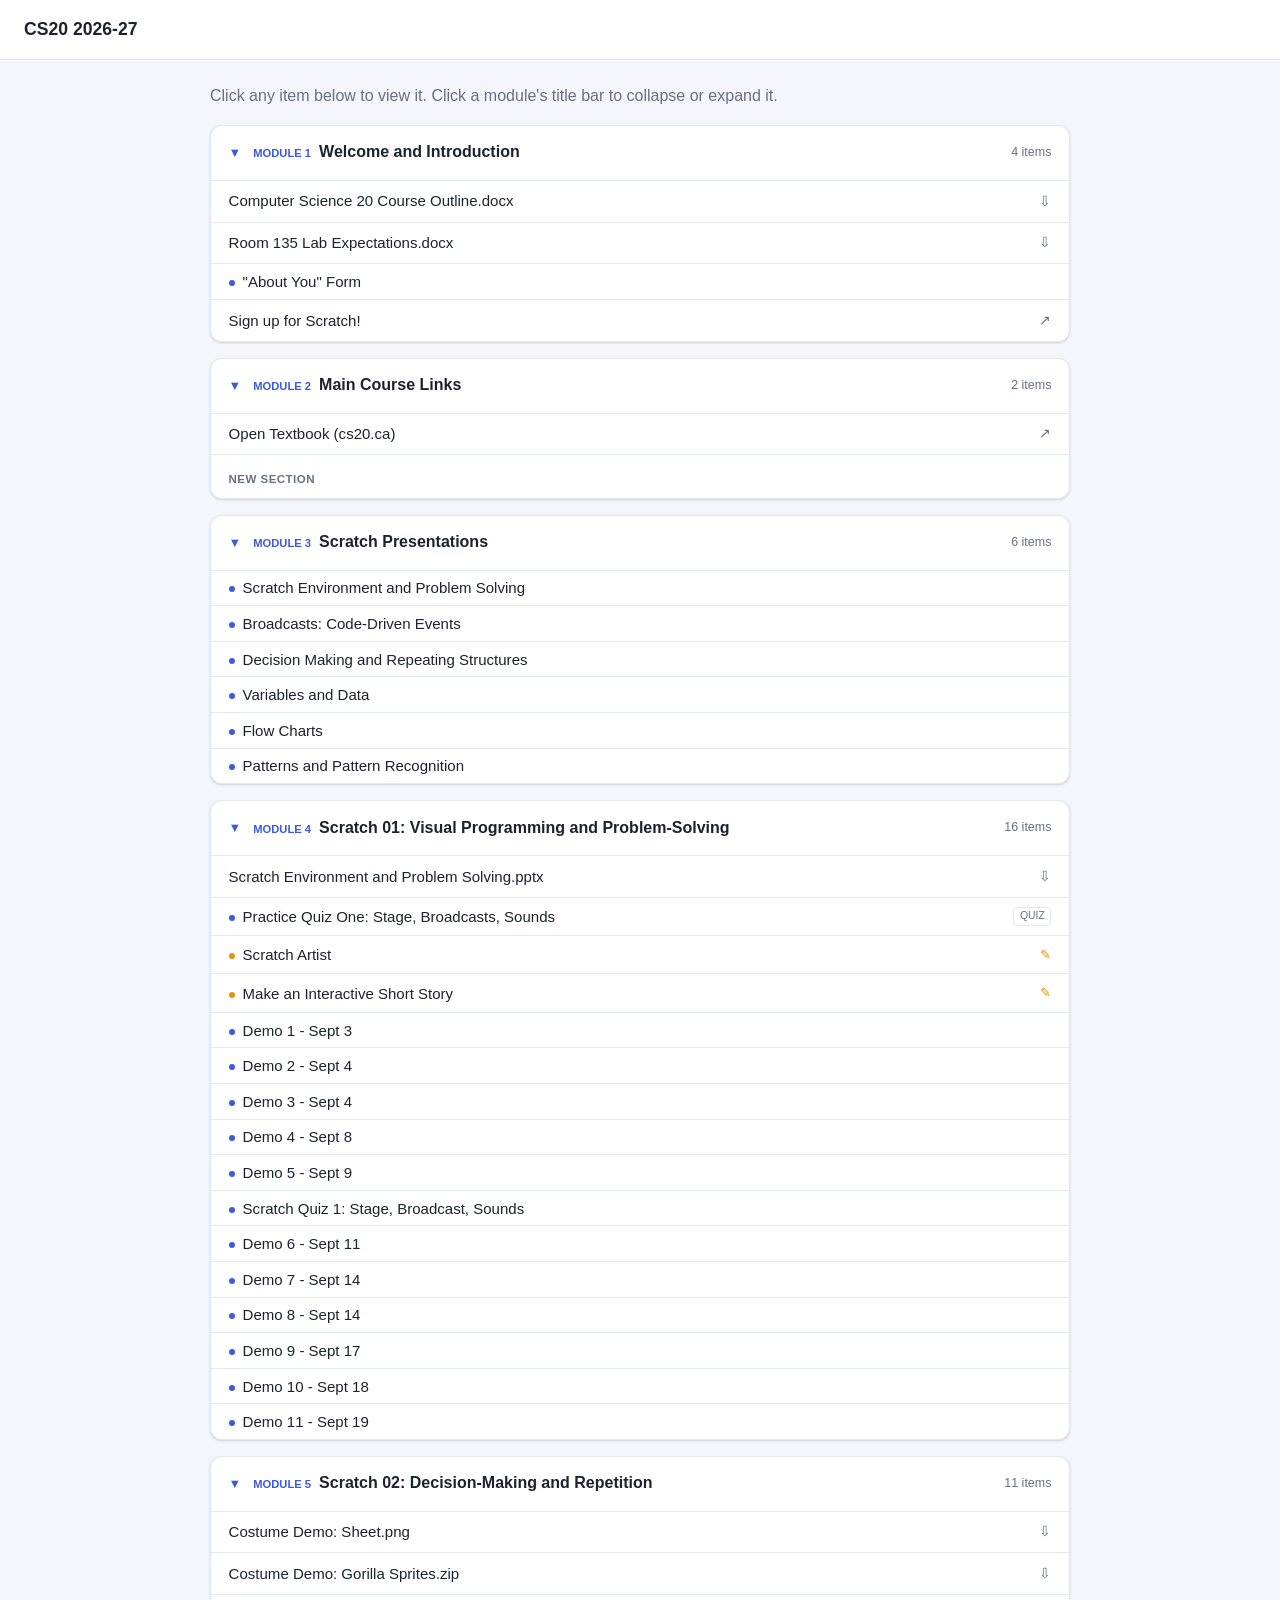
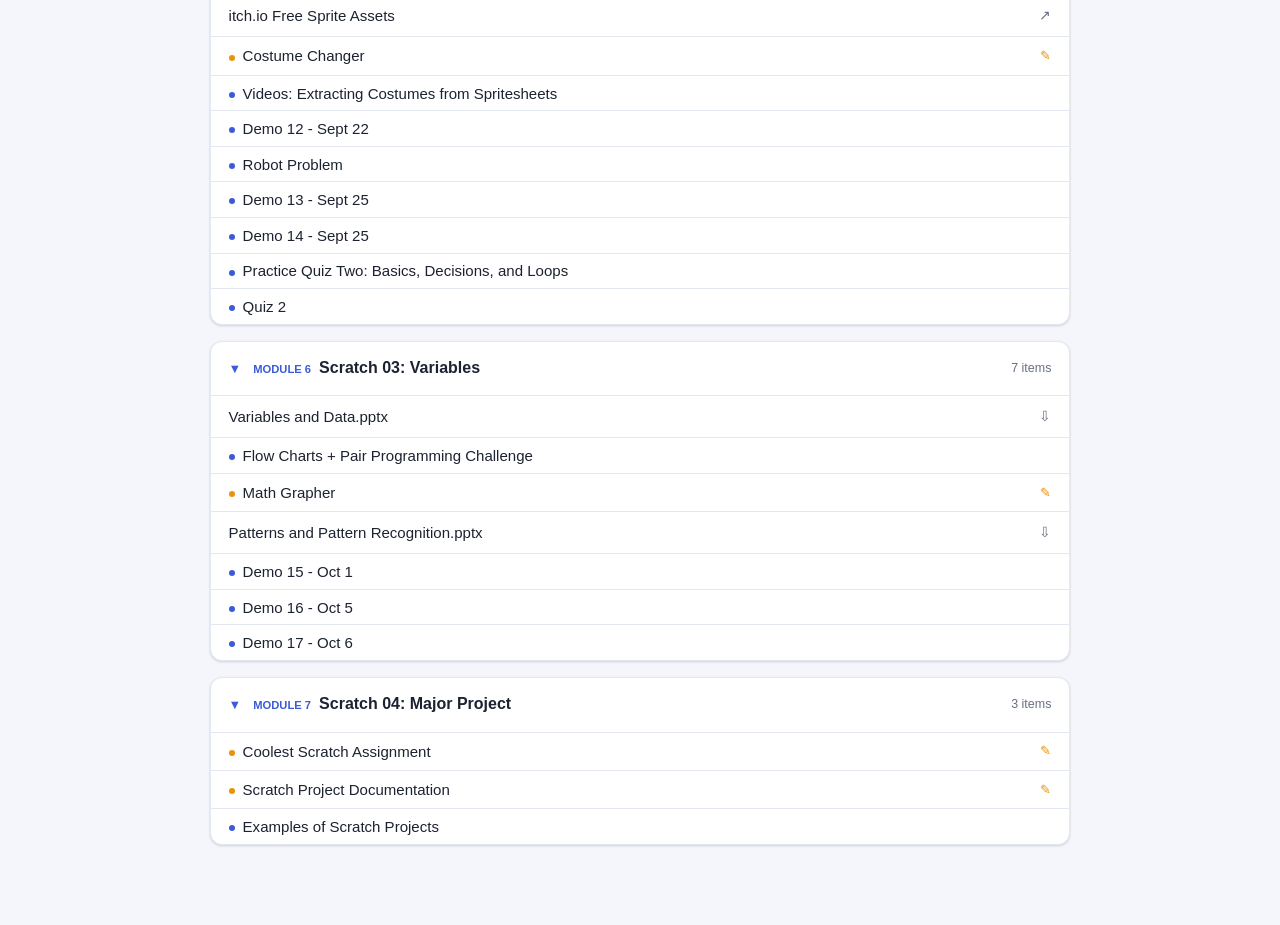
==== commit a0d63a02: "edit" ====
--- a/publish/index.html
+++ b/publish/index.html
@@ -28,7 +28,7 @@
   </div>
 </div>
 
-<script id="site-data" type="application/json">{"site_title":"CS20 2026-27","modules":[{"id":"g91845993c5064874e3d78a3e156b6e75","slug":"01-welcome-and-introduction","title":"Welcome and Introduction","order":1,"items":[{"id":"g5f129f042e77a95aba22c080552499b5","kind":"file","title":"Computer Science 20 Course Outline.docx","nav_title":"Computer Science 20 Course Outline.docx","position":1,"published":true,"media_path":"media/web_resources/Computer-Science-20-Course-Outline.docx"},{"id":"g2e695c84068c3343bb5f97deb6b3b6ed","kind":"file","title":"Room 135 Lab Expectations.docx","nav_title":"Room 135 Lab Expectations.docx","position":2,"published":true,"media_path":"media/web_resources/Room-135-Lab-Expectations.docx"},{"id":"g63b6350ac749ba6158b2c3bce8c93046","kind":"page","title":"\"About You\" Form","nav_title":"\"About You\" Form","position":3,"published":true,"content_html":"<p><iframe src=\"https://docs.google.com/forms/d/e/1FAIpQLSegaIl3focUOhDIU2Z-i2d3DQUKVy0K6PmfbZacE_JIu9_ziQ/viewform?embedded=true\" width=\"840\" height=\"962\" loading=\"lazy\"></iframe></p>\n\n"},{"id":"g382d8461d7e0bd6464fedabca067cbf5","kind":"weblink","title":"Sign up for Scratch!","nav_title":"Sign up for Scratch!","position":4,"published":true,"external_url":"https://scratch.mit.edu/signup/3jywhjmxn"}]},{"id":"g44c03d1d0c799656da381e8cfdee834a","slug":"02-main-course-links","title":"Main Course Links","order":2,"items":[{"id":"gef8b66026b10be316510479917f5d6aa","kind":"weblink","title":"Open Textbook (cs20.ca)","nav_title":"Open Textbook (cs20.ca)","position":3,"published":true,"external_url":"https://cs20.ca"},{"id":"g4f435305b4a245c1b36dba31af562ca7","kind":"divider","title":"New Section","nav_title":"","published":true}]},{"id":"gecb79ca1d84195a6ddda061e450b7282","slug":"03-scratch-presentations","title":"Scratch Presentations","order":3,"items":[{"id":"gefa27eaddf6ed7d7cf647fe640f49387","kind":"page","title":"Scratch Environment and Problem Solving","nav_title":"Scratch Environment and Problem Solving","position":1,"published":true,"content_html":"<iframe src=\"https://docs.google.com/presentation/d/1h1kareIz2HPio5z1AHoqVAen3pp8zlx0Q4YoVPjZuzk/embed?start=false&amp;loop=false&amp;delayms=3000\" frameborder=\"0\" width=\"960\" height=\"569\" allowfullscreen=\"true\" mozallowfullscreen=\"true\" webkitallowfullscreen=\"true\" loading=\"lazy\"></iframe>\n\n"},{"id":"g72fc221d8c5d105eb574b8a34b6f7d8b","kind":"page","title":"Broadcasts: Code-Driven Events","nav_title":"Broadcasts: Code-Driven Events","position":2,"published":true,"content_html":"<p><iframe src=\"https://docs.google.com/presentation/d/e/2PACX-1vTC4f3h_jIHjVho5fzK0w4WyRMAMg6pt_AFoMKnBts4vqLBvua6BbgcfkN4BczFYgPj5TgxGNMBY3Nx/embed?start=false&amp;loop=false&amp;delayms=3000\" width=\"960\" height=\"569\" allowfullscreen=\"allowfullscreen\" webkitallowfullscreen=\"webkitallowfullscreen\" mozallowfullscreen=\"mozallowfullscreen\" loading=\"lazy\"></iframe></p>\n\n"},{"id":"g418b035d03d4898d0bc45727f1b50308","kind":"page","title":"Decision Making and Repeating Structures","nav_title":"Decision Making and Repeating Structures","position":3,"published":true,"content_html":"<iframe src=\"https://docs.google.com/presentation/d/1YuTFR_l0MJGR2ZD04QWhsULujAVp0Tmd2RtA2Odv9-g/embed?start=false&amp;loop=false&amp;delayms=3000\" frameborder=\"0\" width=\"960\" height=\"569\" allowfullscreen=\"true\" mozallowfullscreen=\"true\" webkitallowfullscreen=\"true\" loading=\"lazy\"></iframe>\n\n"},{"id":"gdd5cf817a0a21dda20a8e6f5428e7aac","kind":"page","title":"Variables and Data","nav_title":"Variables and Data","position":4,"published":true,"content_html":"<p><iframe src=\"https://docs.google.com/presentation/d/e/2PACX-1vQbWUm28rIuwCt0nmw1z0nyERg2GbLlaSsi6uoE1bIlUu6kb9hv5I4im4JaQhGPL6qLDSY4NrkPs2r3/embed?start=false&amp;loop=false&amp;delayms=3000\" width=\"960\" height=\"569\" allowfullscreen=\"allowfullscreen\" webkitallowfullscreen=\"webkitallowfullscreen\" mozallowfullscreen=\"mozallowfullscreen\" loading=\"lazy\"></iframe></p>\n\n"},{"id":"g531f258fb3a7463123819bf52a55a587","kind":"page","title":"Flow Charts","nav_title":"Flow Charts","position":5,"published":true,"content_html":"<p><iframe src=\"https://docs.google.com/presentation/d/e/2PACX-1vS-7HBBDjWRoZrNsJVhiI6aMYxX1BnA4aeMcUyeugLn5svZFzrOYYbJYjQDg0qKssxdZOwnrcm1fZbp/embed?start=false&amp;loop=false&amp;delayms=3000\" width=\"960\" height=\"569\" allowfullscreen=\"allowfullscreen\" webkitallowfullscreen=\"webkitallowfullscreen\" mozallowfullscreen=\"mozallowfullscreen\" loading=\"lazy\"></iframe></p>\n\n"},{"id":"g76a7b74488c2b9eacfb9b411606f38b7","kind":"page","title":"Patterns and Pattern Recognition","nav_title":"Patterns and Pattern Recognition","position":6,"published":true,"content_html":"<iframe src=\"https://docs.google.com/presentation/d/e/2PACX-1vQ6LQKnFaMMW2TGtBa4PAkWSAhmEDO2Q3li4FWln0_ig5EVpU13b9eRO3av9QzzRo0Y2R8eIwB54L63/embed?start=false&amp;loop=false&amp;delayms=3000\" frameborder=\"0\" width=\"960\" height=\"569\" allowfullscreen=\"true\" mozallowfullscreen=\"true\" webkitallowfullscreen=\"true\" loading=\"lazy\"></iframe>\n\n"}]},{"id":"gdcd327faba249ba761dbab487cb3232c","slug":"04-scratch-01-visual-programming-and-problem-solving","title":"Scratch 01:  Visual Programming and Problem-Solving","order":4,"items":[{"id":"g19b772f0930e01ce379854a4d39d0b98","kind":"file","title":"Scratch Environment and Problem Solving.pptx","nav_title":"Scratch Environment and Problem Solving.pptx","position":1,"published":true,"media_path":"media/web_resources/Scratch-Environment-and-Problem-Solving.pptx"},{"id":"gaf5e2a20b8a9e1de94bc40c4ca141a03","kind":"quiz","title":"Practice Quiz One:  Stage, Broadcasts, Sounds","nav_title":"Practice Quiz One:  Stage, Broadcasts, Sounds","position":2,"published":true,"content_html":"<div class=\"item-meta\"><span class=\"meta-points\"><strong>Points:</strong> 6.0</span></div><p>This practice quiz is connected to our first few days of class, and will help prepare you for the first graded quiz!</p><div class=\"qz-questions\">\n<div class=\"qz-question\"><h3 class=\"qz-qtitle\">Scratch - Stage</h3>\n<div class=\"qz-qtext\"><div>\n<p><span>Assuming a stage width of </span><span>4</span><span>8</span><span>0</span><span> and a stage height of </span><span>3</span><span>6</span><span>0</span><span>,</span><span> what is the current y-position of Scratch?</span></p>\n<p><span><img src=\"https://sps.blackboard.com/bbcswebdav/xid-1294534_1\" alt=\"\" width=\"324\" height=\"269\" loading=\"lazy\"></span></p>\n<p><img src=\"media/web_resources/W01-Q-04-.JPG\" alt=\"Stage Question\" loading=\"lazy\"></p>\n</div></div>\n<ul class=\"qz-choices\">\n<li class=\"qz-choice qz-correct\"><span class=\"qz-mark\">&#10003;</span> 90</li>\n<li class=\"qz-choice\"><span class=\"qz-mark\"></span> 0</li>\n<li class=\"qz-choice\"><span class=\"qz-mark\"></span> 360</li>\n<li class=\"qz-choice\"><span class=\"qz-mark\"></span> -180</li>\n</ul>\n</div>\n<div class=\"qz-question\"><h3 class=\"qz-qtitle\">Scratch - Stage</h3>\n<div class=\"qz-qtext\"><div>\n<p><span>Assuming a stage width of 480 and a stage height of 360, what is the current </span><strong>x-position</strong><span> of Scratch?</span></p>\n<p><img src=\"media/web_resources/assessment_questions/W01-Q-06.JPG\" alt=\"\" data-decorative=\"true\" loading=\"lazy\"></p>\n</div></div>\n<ul class=\"qz-choices\">\n<li class=\"qz-choice qz-correct\"><span class=\"qz-mark\">&#10003;</span> 240</li>\n<li class=\"qz-choice\"><span class=\"qz-mark\"></span> 480</li>\n<li class=\"qz-choice\"><span class=\"qz-mark\"></span> -120</li>\n<li class=\"qz-choice\"><span class=\"qz-mark\"></span> 0</li>\n</ul>\n</div>\n<div class=\"qz-question\"><h3 class=\"qz-qtitle\">Question</h3>\n<div class=\"qz-qtext\"><div>\n<p>What type of program behavior would you expect to happen when the following script is manually activated?</p>\n<p><img src=\"media/web_resources/assessment_questions/if.JPG\" alt=\"if.JPG\" width=\"299\" height=\"195\" loading=\"lazy\"></p>\n</div></div>\n<ul class=\"qz-choices\">\n<li class=\"qz-choice qz-correct\"><span class=\"qz-mark\">&#10003;</span> Short movement by sprite and a possible rotation.</li>\n<li class=\"qz-choice\"><span class=\"qz-mark\"></span> Sprite will move back and forth across the screen.</li>\n<li class=\"qz-choice\"><span class=\"qz-mark\"></span> Sprite will move across screen and turn 90 to the right each time it hits a wall.</li>\n<li class=\"qz-choice\"><span class=\"qz-mark\"></span> No action</li>\n</ul>\n</div>\n<div class=\"qz-question\"><h3 class=\"qz-qtitle\">Scratch - Broadcast Events</h3>\n<div class=\"qz-qtext\"><div>\n<p>Predict the behavior of the following scripts when the green flag is clicked.</p>\n<p><img src=\"media/web_resources/Scratch-Q01P-01.PNG\" alt=\"\" width=\"581\" height=\"373\" data-decorative=\"true\" loading=\"lazy\"></p>\n</div></div>\n<ul class=\"qz-choices\">\n<li class=\"qz-choice qz-correct\"><span class=\"qz-mark\">&#10003;</span> The sprite will say &quot;Beta&quot; followed by &quot;Charlie&quot;</li>\n<li class=\"qz-choice\"><span class=\"qz-mark\"></span> The sprite will say &quot;Alpha&quot;, followed by &quot;Beta&quot;, followed by &quot;Charlie&quot;</li>\n<li class=\"qz-choice\"><span class=\"qz-mark\"></span> The sprite will say &quot;Charlie&quot; only</li>\n<li class=\"qz-choice\"><span class=\"qz-mark\"></span> The sprite will say &quot;Beta&quot; only</li>\n<li class=\"qz-choice\"><span class=\"qz-mark\"></span> The sprite will say &quot;Alpha&quot; only</li>\n<li class=\"qz-choice\"><span class=\"qz-mark\"></span> The sprite will continuously say &quot;Alpha&quot;, &quot;Beta&quot;, &quot;Charlie&quot; over and over forever.</li>\n</ul>\n</div>\n</div>"},{"id":"g71961a6a70278d18dc49a324d707a36d","kind":"assignment","title":"Scratch Artist","nav_title":"Scratch Artist","position":3,"published":true,"content_html":"<div class=\"item-meta\"><span class=\"meta-points\"><strong>Points:</strong> 10.0</span> &middot; <span class=\"meta-submission\"><strong>Submission type:</strong> online upload</span> &middot; <span class=\"meta-ext\"><strong>Allowed file types:</strong> sb3</span></div><p dir=\"ltr\"><img src=\"media/web_resources/Uploaded-Media/artist.PNG\" alt=\"artist.PNG\" data-api-endpoint=\"https://canvas.instructure.com/api/v1/courses/10266881/files/268938327\" data-api-returntype=\"File\" loading=\"lazy\"></p>\n<p dir=\"ltr\">This will add all of the pen blocks that you’ll need for this project.</p>\n<p><br><br></p>\n<p dir=\"ltr\"><span style=\"font-size: 18pt;\"><strong>Base Feature Requirements</strong></span></p>\n<p>&nbsp;</p>\n<p dir=\"ltr\"><i>Completing the following basic features will allow for a maximum grade of 9/10. The remaining Challenge Features will account for the remaining 1 mark.</i></p>\n<p>&nbsp;</p>\n<ol>\n<li dir=\"ltr\">\n<p dir=\"ltr\">Create a program that features one sprite (choose any that you want). When the green flag is pressed, this sprite should begin at the origin (0,0), and choose a random direction to move automatically<br><br></p>\n<ul>\n<li dir=\"ltr\">\n<p dir=\"ltr\">As it moves, it should use the pen to draw a trail of its motion.</p>\n</li>\n<li dir=\"ltr\">\n<p dir=\"ltr\">Whenever an edge of the stage is encountered, the sprite should bounce.</p>\n</li>\n<li dir=\"ltr\">Movement must use the&nbsp;<strong>move</strong><strong> block.</strong>&nbsp; No <span style=\"text-decoration: underline;\">glides</span> or <span style=\"text-decoration: underline;\">goto</span> blocks for this feature.</li>\n</ul>\n<br>\n<p>&nbsp;</p>\n</li>\n</ol>\n<ol start=\"2\">\n<li dir=\"ltr\">\n<p dir=\"ltr\">This project should include both<span>&nbsp;</span><strong>background<span>&nbsp;</span></strong><strong>music<span>&nbsp;</span></strong>as well as<span>&nbsp;</span><strong>sound<span>&nbsp;</span></strong><strong>effects</strong>.<br><br></p>\n<ul>\n<li dir=\"ltr\">\n<p dir=\"ltr\">When the green flag is pressed, start some background music. This should play continually until the user stops the program.</p>\n</li>\n<li dir=\"ltr\">\n<p dir=\"ltr\">Have a sound effect play whenever the sprite bounces on the edges of the stage<br>&nbsp; &nbsp; &nbsp; <span style=\"color: #e03e2d;\">HINT:</span>&nbsp; &nbsp;<span style=\"color: #7e8c8d;\">The <img src=\"media/web_resources/Uploaded-Media/Scratch-If-on-edge-bounce.PNG\" alt=\"Scratch - If on edge bounce.PNG\" width=\"127\" height=\"53\" data-api-endpoint=\"https://canvas.instructure.com/api/v1/courses/10266881/files/269192261\" data-api-returntype=\"File\" loading=\"lazy\"> is needed, but you have your program handle the sound effect&nbsp;<strong>first.</strong> This is because the \"bounce\" action spins the character and often they will no longer be touching the edge. Use <img src=\"media/web_resources/Uploaded-Media/Scratch-If-touching-edge.PNG\" alt=\"Scratch - If touching edge.PNG\" width=\"214\" height=\"87\" data-api-endpoint=\"https://canvas.instructure.com/api/v1/courses/10266881/files/269192398\" data-api-returntype=\"File\" loading=\"lazy\"> to help with adding a sound effect each time the sprite runs into the edge of the stage.</span></p>\n</li>\n</ul>\n<br>\n<p>&nbsp;</p>\n</li>\n</ol>\n<ol start=\"3\">\n<li dir=\"ltr\">\n<p dir=\"ltr\">Allow the pen characteristics to be modified by the user as follows:<br><br></p>\n<ul>\n<li dir=\"ltr\">\n<p dir=\"ltr\">The<strong><span>&nbsp;</span>Z key</strong><span>&nbsp;</span>will decrease the size of the pen</p>\n</li>\n<li dir=\"ltr\">\n<p dir=\"ltr\">The<strong><span>&nbsp;</span>X key</strong><span>&nbsp;</span>will increase the size of the pen</p>\n</li>\n<li dir=\"ltr\">\n<p dir=\"ltr\">The<strong><span>&nbsp;</span>C key</strong><span>&nbsp;</span>will change the colour of the pen</p>\n</li>\n<li>The<strong><span>&nbsp;</span>R key</strong><span>&nbsp;</span>will reset the drawing (erase all)</li>\n</ul>\n<br>\n<p>&nbsp;</p>\n</li>\n</ol>\n<p>&nbsp;</p>\n<p dir=\"ltr\"><span style=\"font-size: 18pt;\"><strong>Challenge Features</strong></span><br><br></p>\n<ol>\n<li dir=\"ltr\">\n<p dir=\"ltr\">Add a second sprite into the sketch, whose<span>&nbsp;</span><strong>movement will be controlled by the user</strong>.</p>\n<ul>\n<li dir=\"ltr\">\n<p dir=\"ltr\">Use the four arrow keys ( &nbsp;↑ ← ↓ → ) to control the sprite’s x-position and y-position.</p>\n</li>\n<li dir=\"ltr\">\n<p dir=\"ltr\">Use pen commands to make this sprite draw a line wherever it moves</p>\n</li>\n</ul>\n<p>&nbsp;</p>\n</li>\n<li>Allow this sprite’s <strong>pen size</strong> and <strong>pen colour </strong>to be changed whenever this sprite touches the other (bouncing) sprite, according to the following scheme:\n<ul>\n<li>If the user-controlled sprite is on the left half of the screen:\n<ul>\n<li>Change the pen size by 2</li>\n</ul>\n</li>\n<li>If the user-controlled sprite is on the right half of the screen:\n<ul>\n<li>Change the pen colour by 10</li>\n</ul>\n</li>\n</ul>\n</li>\n</ol>\n<p>&nbsp;</p>\n<p dir=\"ltr\">&nbsp;</p>\n\n"},{"id":"g0c3d2c9fc83798f3424d2eec9f96f4da","kind":"assignment","title":"Make an Interactive Short Story","nav_title":"Make an Interactive Short Story","position":4,"published":true,"content_html":"<div class=\"item-meta\"><span class=\"meta-points\"><strong>Points:</strong> 5.0</span> &middot; <span class=\"meta-submission\"><strong>Submission type:</strong> online upload</span> &middot; <span class=\"meta-ext\"><strong>Allowed file types:</strong> sb3,zip</span></div><p>To experiment with <i>creating your own events</i> <i>with broadcasts and taking user inpu</i><i>t</i>, create an interactive short story or play. Create characters, experiment with moving sprites around the stage – it’s up to you!</p>\n<p><strong><img src=\"media/web_resources/Uploaded-Media/Interactive-A2-01.PNG\" alt=\"Interactive A2 - 01.PNG\" width=\"708\" height=\"252\" data-api-endpoint=\"https://canvas.instructure.com/api/v1/courses/8596367/files/242887403\" data-api-returntype=\"File\" loading=\"lazy\"><br></strong></p>\n<p><strong>Base Features<br></strong></p>\n<ol>\n<li dir=\"ltr\">\n<p dir=\"ltr\">Within your story, you must include the following components:</p>\n<ul>\n<li dir=\"ltr\">\n<p dir=\"ltr\">At least one Backdrop</p>\n</li>\n<li dir=\"ltr\">\n<p dir=\"ltr\">At least two characters</p>\n</li>\n<li dir=\"ltr\">\n<p dir=\"ltr\">At least<strong> five broadcast statements</strong></p>\n</li>\n</ul>\n<p><span style=\"color: var(--ic-brand-font-color-dark); font-family: inherit; font-size: 1rem;\">Broadcasts must be named appropriately (“bear appears” rather than “message1\")<br><br></span></p>\n</li>\n<li dir=\"ltr\">\n<p><span style=\"color: var(--ic-brand-font-color-dark); font-family: inherit; font-size: 1rem;\">Ask the user at least one question (using the ask block)</span></p>\n</li>\n</ol>\n<div class=\"editor-indent\">\n<ul>\n<li style=\"list-style-type: none;\">\n<ul>\n<li>The <strong>answer to this question </strong>should be used in an IF or IF/ELSE statement so that the user’s response impacts what happens in the story.</li>\n</ul>\n</li>\n</ul>\n</div>\n<p><img src=\"media/web_resources/Uploaded-Media/Interactive-A2-02.PNG\" alt=\"Interactive A2 - 02.PNG\" data-api-endpoint=\"https://canvas.instructure.com/api/v1/courses/8596367/files/242887786\" data-api-returntype=\"File\" loading=\"lazy\"></p>\n<p><strong>Challenge Features</strong></p>\n<ol>\n<li dir=\"ltr\">\n<p dir=\"ltr\">Incorporate a second user-input question that is used in a condition</p>\n</li>\n<ul>\n<li dir=\"ltr\">\n<p dir=\"ltr\">Using the <strong>ask </strong>block for user-input</p>\n</li>\n<li dir=\"ltr\">\n<p dir=\"ltr\">Using the answer block inside an <strong>IF</strong> or<strong> IF/ELSE </strong>blocks<br><br></p>\n</li>\n</ul>\n<li dir=\"ltr\">\n<p dir=\"ltr\">Include some image or costume effects that are applied depending on the user’s input</p>\n</li>\n</ol>\n<p>&nbsp;</p>\n<p><strong>Outcomes</strong></p>\n<p>CP1, FP3</p>\n\n"},{"id":"g950486a827c541cbbff0f8a710f54008","kind":"page","title":"New Page","nav_title":"Demo 1 - Sept 3","published":true,"content_html":"<a href=\"https://scratch.mit.edu/projects/1127337218\">https://scratch.mit.edu/projects/1127337218</a><p></p>"},{"id":"gbdfbae7866fe49cfbe5a1efb67cd34d8","kind":"page","title":"New Page","nav_title":"Demo 2 - Sept 4","published":true,"content_html":"<a href=\"https://scratch.mit.edu/projects/1378135008\">https://scratch.mit.edu/projects/1378135008</a><p></p>"},{"id":"gba5bb81259b04fd5a52fed03624e476c","kind":"page","title":"New Page","nav_title":"Demo 3 - Sept 4","published":true,"content_html":"<a href=\"https://scratch.mit.edu/projects/1378139125\">https://scratch.mit.edu/projects/1378139125</a><p></p>"},{"id":"g0c8e156692d14d86b7dd7482a7e31037","kind":"page","title":"New Page","nav_title":"Demo 4 - Sept 8","published":true,"content_html":"https://scratch.mit.edu/projects/1379180215<p></p>"},{"id":"g107b43f2cd724b98b35a0fe09a2c76ed","kind":"page","title":"New Page","nav_title":"Demo 5 - Sept 9","published":true,"content_html":"<a href=\"https://scratch.mit.edu/projects/1379547482\">https://scratch.mit.edu/projects/1379547482</a><p></p>"},{"id":"gd573a6281d5e493bbd9a59d99eb3210c","kind":"page","title":"New Page","nav_title":"Scratch Quiz 1: Stage, Broadcast, Sounds","published":true,"content_html":"<a href=\"https://docs.google.com/forms/d/e/1FAIpQLScedvLwvCU6SBttZHm8q2va1PtP1KXKS8XFJz7DJw_8neM4dw/viewform?usp=publish-editor\">https://docs.google.com/forms/d/e/1FAIpQLScedvLwvCU6SBttZHm8q2va1PtP1KXKS8XFJz7DJw_8neM4dw/viewform?usp=publish-editor</a><p></p>"},{"id":"g2e8b0cc1c8264c4fbdcea8592968bafe","kind":"page","title":"New Page","nav_title":"Demo 6 - Sept 11","published":true,"content_html":"https://scratch.mit.edu/projects/1380267941<p></p>"},{"id":"g01b34341444346fbbf76b27a38759ddc","kind":"page","title":"New Page","nav_title":"Demo 7 - Sept 14","published":true,"content_html":"https://scratch.mit.edu/projects/1381071161<p></p>"},{"id":"g8f0260fb6c1c452ba2e028d08bfa2a30","kind":"page","title":"New Page","nav_title":"Demo 8 - Sept 14","published":true,"content_html":"<a href=\"https://scratch.mit.edu/projects/1381081390\">https://scratch.mit.edu/projects/1381081390</a><p></p>"},{"id":"g8808670fec9a4de1ad246c6c88db3989","kind":"page","title":"New Page","nav_title":"Demo 9 - Sept 17","published":true,"content_html":"<a href=\"https://scratch.mit.edu/projects/1217301680\">https://scratch.mit.edu/projects/1217301680</a><p></p>"},{"id":"g4b01ad51a1564a9e9a3fb5708784f3a8","kind":"page","title":"New Page","nav_title":"Demo 10 - Sept 18","published":true,"content_html":"<a href=\"https://scratch.mit.edu/projects/1382263776\">https://scratch.mit.edu/projects/1382263776</a>"},{"id":"g46afac96969648d2b47bf5ffbeefd705","kind":"page","title":"New Page","nav_title":"Demo 11 - Sept 19","published":true,"content_html":"<a href=\"https://scratch.mit.edu/projects/1382635331\">https://scratch.mit.edu/projects/1382635331</a><p></p>"}]},{"id":"g723b07093524102ff34fc22935e12d83","slug":"05-scratch-02-decision-making-and-repetition","title":"Scratch 02: Decision-Making and Repetition","order":5,"items":[{"id":"g46d23a5db0236ffac985e661c5235cb3","kind":"file","title":"Sheet.png","nav_title":"Costume Demo: Sheet.png","position":1,"published":true,"media_path":"media/web_resources/Sheet.png"},{"id":"g53af58e669bd7149167cf832846c9e3e","kind":"file","title":"Gorilla Sprites.zip","nav_title":"Costume Demo: Gorilla Sprites.zip","position":2,"published":true,"media_path":"media/web_resources/Gorilla-Sprites.zip"},{"id":"gca2254f1cb22cf3a04199e7e0ec5dfc4","kind":"weblink","title":"itch.io Free Sprite Assets","nav_title":"itch.io Free Sprite Assets","position":3,"published":true,"external_url":"https://itch.io/game-assets/free/tag-sprites"},{"id":"g1682351047766026f8293acd959d8342","kind":"assignment","title":"Costume Changer","nav_title":"Costume Changer","position":4,"published":true,"content_html":"<div class=\"item-meta\"><span class=\"meta-points\"><strong>Points:</strong> 10.0</span> &middot; <span class=\"meta-submission\"><strong>Submission type:</strong> online upload</span> &middot; <span class=\"meta-ext\"><strong>Allowed file types:</strong> sb3</span></div><p>This program should showcase your ability to create more complex animations through the use of sprite costumes.<br><img src=\"media/web_resources/Uploaded-Media/Scratch-M02-A02-I01.png\" alt=\"Scratch M02 - A02 - I01.png\" width=\"825\" height=\"184\" data-api-endpoint=\"https://canvas.instructure.com/api/v1/courses/8596367/files/241852529\" data-api-returntype=\"File\" loading=\"lazy\"><br>&nbsp;</p>\n<p><span style=\"font-size: 14pt;\"><strong>Base Features&nbsp;</strong></span></p>\n<ol style=\"list-style-type: decimal;\">\n<li>At least one sprite from the sprite library move around the stage autonomously (not controlled by the user) and cycle through its costumes appropriately. Make sure to choose a sprite that has more than one costume!<br><br>\n</li>\n<li>A sprite from a custom spritesheet should be controlled by user keyboard input (arrow keys).<br><br>\n<ul style=\"list-style-type: disc;\">\n<li>searching for \"spritesheet\" will yield many options. Refer to the videos below for how to rip images from a spritesheet and upload them to Scratch.</li>\n<li>animate this sprite by cycling through costumes using a repeat (loop) block.</li>\n<li>There must be at least 4 costumes in the animation that is continually being cycled.</li>\n</ul>\n</li>\n<li>\n<p>If you are working on a computer without any graphics applications installed, there are web-based alternatives. One option is <a href=\"https://www.photopea.com/\">https://www.photopea.com/</a></p>\n</li>\n<li>\n<p>Your program should use <strong>two different backdrops</strong>. One should be displayed when the sprite controlled by the user is on the left half of the stage, and the other should be used when that sprite is on the right half.</p>\n</li>\n</ol>\n<p>&nbsp;</p>\n<p><span style=\"font-size: 14pt;\"><strong>Challenge Features</strong></span></p>\n<ol>\n<li>\n<p>Add 2 additional \"actions\" (additional sets of animation frames)&nbsp; that are displayed through the use of different costumes and are activated by keyboard input.</p>\n<ul style=\"list-style-type: disc;\">\n<li>When no buttons are pressed, an&nbsp;<strong>idle animation</strong> should continue to loop</li>\n<li>You'll need to use some logic to distinguish between when&nbsp;<em>particular buttons are pressed</em> and&nbsp;<em>when those particular buttons are&nbsp;<strong>not pressed...</strong></em>\n</li>\n</ul>\n</li>\n</ol>\n<p>&nbsp;</p>\n<p><span style=\"font-size: 14pt;\"><strong>Sample Output</strong></span></p>\n<p><em>A solution may look something like this example:</em></p>\n<div>\n<div>\n<div id=\"id_videojs_626979d16e6d6_1\" title=\"gJKXc8uxObw\" role=\"region\" aria-label=\"Video Player\" data-setup-lazy=\"{&quot;techOrder&quot;: [&quot;youtube&quot;], &quot;sources&quot;: [{&quot;type&quot;: &quot;video/youtube&quot;, &quot;src&quot;:&quot;https://youtu.be/gJKXc8uxObw&quot;}], &quot;language&quot;: &quot;en&quot;, &quot;fluid&quot;: true}\">\n<div><iframe id=\"id_videojs_626979d16e6d6_1_youtube_api\" title=\"YouTube video player\" src=\"https://www.youtube.com/embed/gJKXc8uxObw?controls=0&amp;modestbranding=1&amp;rel=0&amp;showinfo=0&amp;loop=0&amp;fs=0&amp;hl=en&amp;enablejsapi=1&amp;origin=https%3A%2F%2Fmoodle4u.portagecollege.ca&amp;widgetid=1\" width=\"640\" height=\"360\" allowfullscreen=\"allowfullscreen\" allow=\"accelerometer; autoplay; clipboard-write; encrypted-media; gyroscope; picture-in-picture\" data-mce-fragment=\"1\" loading=\"lazy\"></iframe></div>\n</div>\n</div>\n</div>\n<p><br><br><span style=\"font-size: 14pt;\"><strong>How to Rip images from a Spritesheet</strong></span><br>Using Photoshop (if you have access to it):&nbsp; &nbsp; &nbsp;</p>\n<div>\n<div>\n<div id=\"id_videojs_626979d16e897_2\" title=\"watch\" role=\"region\" aria-label=\"Video Player\" data-setup-lazy=\"{&quot;techOrder&quot;: [&quot;youtube&quot;], &quot;sources&quot;: [{&quot;type&quot;: &quot;video/youtube&quot;, &quot;src&quot;:&quot;https://www.youtube.com/watch?v=Sbtq5qoeJFQ&quot;}], &quot;language&quot;: &quot;en&quot;, &quot;fluid&quot;: true}\">\n<div><iframe id=\"id_videojs_626979d16e897_2_youtube_api\" title=\"YouTube video player\" src=\"https://www.youtube.com/embed/Sbtq5qoeJFQ?controls=0&amp;modestbranding=1&amp;rel=0&amp;showinfo=0&amp;loop=0&amp;fs=0&amp;hl=en&amp;enablejsapi=1&amp;origin=https%3A%2F%2Fmoodle4u.portagecollege.ca&amp;widgetid=2\" width=\"640\" height=\"360\" allowfullscreen=\"allowfullscreen\" allow=\"accelerometer; autoplay; clipboard-write; encrypted-media; gyroscope; picture-in-picture\" data-mce-fragment=\"1\" loading=\"lazy\"></iframe></div>\n</div>\n</div>\n</div>\n<p>&nbsp;</p>\n<p>Using Photopea (free, web-based):&nbsp; &nbsp;</p>\n<div>\n<div>\n<iframe title=\"YouTube video player\" src=\"https://www.youtube.com/embed/YuIzYZ9UbJ0\" width=\"560\" height=\"315\" allowfullscreen=\"allowfullscreen\" allow=\"accelerometer; autoplay; clipboard-write; encrypted-media; gyroscope; picture-in-picture\" data-mce-fragment=\"1\" loading=\"lazy\"></iframe>\n<div>\n<p dir=\"ltr\">&nbsp;</p>\n<p id=\"yui_3_17_2_1_1650866815541_30\" dir=\"ltr\"><span style=\"font-family: verdana, geneva, sans-serif; font-size: 14pt;\"><strong>Submission Details</strong></span><br><br></p>\n<p style=\"padding-left: 40px;\" dir=\"ltr\">For this project, you should submit your work as a&nbsp;<strong>.sb3 file.</strong></p>\n<p style=\"padding-left: 40px;\" dir=\"ltr\">You can download the sb3 file directly from the scratch editor.&nbsp;&nbsp;<strong>File → Save to your Computer<br><br></strong><strong><img src=\"media/web_resources/Uploaded-Media/Scratch-Save-to-your-computer.png\" alt=\"Scratch - Save to your computer.png\" data-api-endpoint=\"https://canvas.instructure.com/api/v1/courses/8596367/files/241852364\" data-api-returntype=\"File\" loading=\"lazy\"><br>&nbsp;</strong></p>\n</div>\n</div>\n</div>\n\n"},{"id":"g3be3ffe98293ec6a0dd7631ca8f82e5a","kind":"page","title":"Videos: Extracting Costumes from Spritesheets","nav_title":"Videos: Extracting Costumes from Spritesheets","position":5,"published":true,"content_html":"<p><span style=\"font-size: 14pt;\"><strong>How to Rip images from a Spritesheet</strong></span></p>\n<p>Using Photopea (free, web-based):&nbsp; &nbsp;</p>\n<div>\n<div><iframe title=\"YouTube video player\" src=\"https://www.youtube.com/embed/YuIzYZ9UbJ0\" width=\"560\" height=\"315\" loading=\"lazy\" allowfullscreen=\"allowfullscreen\" allow=\"accelerometer; autoplay; clipboard-write; encrypted-media; gyroscope; picture-in-picture\" data-mce-fragment=\"1\"></iframe>\n<div>\n<p dir=\"ltr\">&nbsp;</p>\n</div>\n</div>\n</div>\n<p>Using Photoshop (if you have access to it):&nbsp; &nbsp; &nbsp;</p>\n<div>\n<div>\n<div id=\"id_videojs_626979d16e897_2\" title=\"watch\" role=\"region\" aria-label=\"Video Player\" data-setup-lazy=\"{&quot;techOrder&quot;: [&quot;youtube&quot;], &quot;sources&quot;: [{&quot;type&quot;: &quot;video/youtube&quot;, &quot;src&quot;:&quot;https://www.youtube.com/watch?v=Sbtq5qoeJFQ&quot;}], &quot;language&quot;: &quot;en&quot;, &quot;fluid&quot;: true}\">\n<div><iframe id=\"id_videojs_626979d16e897_2_youtube_api\" title=\"YouTube video player\" src=\"https://www.youtube.com/embed/Sbtq5qoeJFQ?controls=0&amp;modestbranding=1&amp;rel=0&amp;showinfo=0&amp;loop=0&amp;fs=0&amp;hl=en&amp;enablejsapi=1&amp;origin=https%3A%2F%2Fmoodle4u.portagecollege.ca&amp;widgetid=2\" width=\"640\" height=\"360\" loading=\"lazy\" allowfullscreen=\"allowfullscreen\" allow=\"accelerometer; autoplay; clipboard-write; encrypted-media; gyroscope; picture-in-picture\" data-mce-fragment=\"1\"></iframe></div>\n</div>\n</div>\n</div>\n<p>&nbsp;</p>\n\n"},{"id":"g10389b762d364a419b4cf6f0ae851da7","kind":"page","title":"New Page","nav_title":"Demo 12 - Sept 22","published":true,"content_html":"<a href=\"https://scratch.mit.edu/projects/1383412415\">https://scratch.mit.edu/projects/1383412415</a><p></p>"},{"id":"gf3c7a1f001674eadbafb3050409f5626","kind":"page","title":"New Page","nav_title":"Robot Problem","published":true,"content_html":"<a href=\"https://docs.google.com/presentation/d/e/2PACX-1vS40EeeXwmWbXSFXJATfFJK9uktAz1YD2m398sT4bWj-h8cvc747KpCeo9t9fBvG57PhMV4u1estFLr/pub?start=false&amp;loop=false&amp;delayms=3000&amp;slide=id.g26a271a4aae_0_10\">https://docs.google.com/presentation/d/e/2PACX-1vS40EeeXwmWbXSFXJATfFJK9uktAz1YD2m398sT4bWj-h8cvc747KpCeo9t9fBvG57PhMV4u1estFLr/pub?start=false&amp;loop=false&amp;delayms=3000&amp;slide=id.g26a271a4aae_0_10</a><p></p>"},{"id":"g324808176a7945e693fc8d67c9b437d7","kind":"page","title":"New Page","nav_title":"Demo 13 - Sept 25","published":true,"content_html":"<a href=\"https://scratch.mit.edu/projects/1385042374\">https://scratch.mit.edu/projects/1385042374</a><p></p>"},{"id":"ga84d333dbcfd4edca3f18a5f9e02286d","kind":"page","title":"New Page","nav_title":"Demo 14 - Sept 25","published":true,"content_html":"<a href=\"https://scratch.mit.edu/projects/1385047842\">https://scratch.mit.edu/projects/1385047842</a><p></p>"},{"id":"ge866d094ca9642e9af041431ddec24a2","kind":"page","title":"New Page","nav_title":"Practice Quiz Two: Basics, Decisions, and Loops","published":true,"content_html":"<a href=\"https://docs.google.com/forms/d/e/1FAIpQLSeGvueo04GhbL22ezHzRvNXaUkDCFXWEZUat3Mf3ymOf15g-g/viewform?usp=publish-editor\">https://docs.google.com/forms/d/e/1FAIpQLSeGvueo04GhbL22ezHzRvNXaUkDCFXWEZUat3Mf3ymOf15g-g/viewform?usp=publish-editor</a><p></p>"},{"id":"gf87e428bb1af469aba0fc78ffb45bacf","kind":"page","title":"New Page","nav_title":"Quiz 2","published":true,"content_html":"https://docs.google.com/forms/d/e/1FAIpQLSfFF1tUfZfUoULWMyJWriiyCL-Lyk91IRcYdboE7hLMZCFpvw/viewform?usp=dialog"}]},{"id":"g006dd7d12c54c4c6bb158178d01ffe26","slug":"06-scratch-03-variables","title":"Scratch 03: Variables","order":6,"items":[{"id":"g09d172fa889345812ea7979e738249a8","kind":"file","title":"Variables and Data.pptx","nav_title":"Variables and Data.pptx","position":2,"published":true,"media_path":"media/web_resources/Variables-and-Data.pptx"},{"id":"gbdbea40795ddfbf680df929bb128f874","kind":"page","title":"Flow Charts + Pair Programming Challenge","nav_title":"Flow Charts + Pair Programming Challenge","position":3,"published":true,"content_html":"<p><iframe src=\"https://docs.google.com/presentation/d/e/2PACX-1vS-7HBBDjWRoZrNsJVhiI6aMYxX1BnA4aeMcUyeugLn5svZFzrOYYbJYjQDg0qKssxdZOwnrcm1fZbp/embed?start=false&amp;loop=false&amp;delayms=3000\" width=\"960\" height=\"569\" allowfullscreen=\"allowfullscreen\" webkitallowfullscreen=\"webkitallowfullscreen\" mozallowfullscreen=\"mozallowfullscreen\" loading=\"lazy\"></iframe></p>\n\n"},{"id":"gd1a181af0e221341b0aa483f05733908","kind":"assignment","title":"Math Grapher","nav_title":"Math Grapher","position":4,"published":true,"content_html":"<div class=\"item-meta\"><span class=\"meta-points\"><strong>Points:</strong> 10.0</span> &middot; <span class=\"meta-submission\"><strong>Submission type:</strong> online upload</span> &middot; <span class=\"meta-ext\"><strong>Allowed file types:</strong> sb3</span></div><p><span style=\"font-size: 18pt;\"><strong>Slope of a Line:</strong></span></p>\n<p>The slope of a line tells us whether it is rising or falling, as well as how steep it is.<br><img src=\"media/web_resources/Uploaded-Media/Scratch-A01-I06.jpg\" alt=\"Scratch - A01 - I06.jpg\" data-api-endpoint=\"https://canvas.instructure.com/api/v1/courses/8596367/files/245750092\" data-api-returntype=\"File\" loading=\"lazy\"></p>\n<p><em>To complete this project, you’ll need to be able to calculate the slope of a line. Hopefully, this is a familiar operation, but if you’d like a refresher please check out the following video:</em></p>\n<p><iframe title=\"YouTube video player\" src=\"https://www.youtube.com/embed/WkspBxrzuZo?si=g4hvjnL0KnfQWpUc\" width=\"560\" height=\"315\" allowfullscreen=\"allowfullscreen\" allow=\"accelerometer; autoplay; clipboard-write; encrypted-media; gyroscope; picture-in-picture; web-share\" loading=\"lazy\"></iframe></p>\n<p><br><br><br><span style=\"font-size: 18pt;\"><strong>Adding the Pen Extension:</strong></span><strong></strong></p>\n<p>For this project, you’ll need to add the pen extension as you did earlier.<br><br><img src=\"media/web_resources/Uploaded-Media/Scratch-A-Extensions.png\" alt=\"Scratch - A - Extensions.png\" data-api-endpoint=\"https://canvas.instructure.com/api/v1/courses/8596367/files/245750145\" data-api-returntype=\"File\" loading=\"lazy\"><br><span><em>To add an extension, first, find the “add extension” button in the bottom left corner.</em></span></p>\n<p><span><em><br><img src=\"media/web_resources/Uploaded-Media/Scratch-A1-Pen-Extension.png\" alt=\"Scratch - A1 - Pen Extension.png\" data-api-endpoint=\"https://canvas.instructure.com/api/v1/courses/8596367/files/245750206\" data-api-returntype=\"File\" loading=\"lazy\"><br>Then choose the extension called “pen”.</em></span><em></em></p>\n<p><br><br><br><span style=\"font-size: 18pt;\"><strong>Base Features Requirements&nbsp;</strong></span></p>\n<ol style=\"list-style-type: decimal;\">\n<li>Create a program that begins by asking the user for <strong>4 inputs</strong>, and stores each in its own <strong>variable:</strong>\n<ul style=\"list-style-type: disc;\">\n<li>A X-value for the first point of a line segment</li>\n<li>A Y-value for the first point of a line segment</li>\n<li>A X-value for the second point of a line segment</li>\n<li>A Y-value for the second point of a line segment<br><br>\n</li>\n</ul>\n</li>\n<li>Once this data has been stored, have a sprite (which can be visible&nbsp;<strong>or</strong> invisible) draw that particular line segment on the screen using the&nbsp;<strong>pen blocks.</strong><br><br>\n</li>\n<li>Given the line drawn,&nbsp;<strong>calculate the slope of this line</strong> and store it in a variable.<br><br>\n</li>\n<li>Have your sprite report what the line's slope is for&nbsp;<strong>2 seconds.</strong>\n<ul style=\"list-style-type: disc;\">\n<li>If you've used the <strong>hide block</strong>, the say block won't show up on the stage!</li>\n<li>At this point, either make sure to&nbsp;<strong>show</strong> the sprite, or use <strong>set ghost effect to 100</strong> instead; this hides the sprite but still allows text to be displayed.<br><br>\n</li>\n</ul>\n</li>\n<li>At this point, the base features are complete!<br><br><br><br>\n</li>\n</ol>\n<p><span style=\"font-size: 18pt;\"><strong>Challenge Features Requirements&nbsp;</strong></span><em> (Parallelogram Area Calculator)<br><br></em>A <strong>Parallelogram </strong>can be created with <span style=\"text-decoration: underline;\">two sets of lines</span> that are <span style=\"text-decoration: underline;\">parallel to each other</span>. Expand the program above to add a horizontal line to both endpoints of the user’s original line segment. Then, add a copy of the original line segment to the end of these horizontal segments to complete a parallelogram. Lastly, report the area of this closed shape. Some additional explanation is below:<em><br></em></p>\n<ol style=\"list-style-type: decimal;\">\n<li><span>Draw Original Line Segment - If you've completed the <strong>base features</strong> then this is already done! See more details up there...<br><br></span></li>\n<li><span>Ask the user for a horizontal distance - store this value in a variable, then use it to draw two horizontal lines attached to each endpoint of the original line segment:<br><img src=\"media/web_resources/Uploaded-Media/Scratch-WO3-A02-I02.PNG\" alt=\"Scratch- WO3 - A02 - I02.PNG\" width=\"447\" height=\"215\" data-api-endpoint=\"https://canvas.instructure.com/api/v1/courses/8596367/files/245751296\" data-api-returntype=\"File\" loading=\"lazy\"><br><br></span></li>\n<li><span>Using that value, draw two horizontal lines segments of that length from each of the two existing endpoints (Remember, you should have these (x,y) locations stored in variables already)<br><img src=\"media/web_resources/Uploaded-Media/Scratch-WO3-A02-I03.PNG\" alt=\"Scratch- WO3 - A02 - I03.PNG\" data-api-endpoint=\"https://canvas.instructure.com/api/v1/courses/8596367/files/245751365\" data-api-returntype=\"File\" loading=\"lazy\"><br><br></span></li>\n<li><span>To finish the parallelogram, draw a line segment with the same length and slope as the first, but starting and ending at the free horizontal endpoints. (Note: the sprite that is enacting these scripts can be visible or hidden while drawing)<br><img src=\"media/web_resources/Uploaded-Media/Scratch-WO3-A02-I04a.PNG\" alt=\"Scratch- WO3 - A02 - I04a.PNG\" width=\"307\" height=\"149\" data-api-endpoint=\"https://canvas.instructure.com/api/v1/courses/8596367/files/245752229\" data-api-returntype=\"File\" loading=\"lazy\"> &nbsp;<img src=\"media/web_resources/Uploaded-Media/CSCR-WO3-A02-I04b.PNG\" alt=\"CSCR - WO3 - A02 - I04b.PNG\" width=\"298\" height=\"130\" data-api-endpoint=\"https://canvas.instructure.com/api/v1/courses/8596367/files/245752232\" data-api-returntype=\"File\" loading=\"lazy\"><br><br></span></li>\n<li><span>Once the shape has been drawn, calculate what the area of the parallelogram is. If you don’t have the formula memorized (I didn’t!), you may need to do an internet search to find it. It is very readily available. Calculate the area and store it in an appropriately-named variable.<br><br></span></li>\n<li><span>Lastly, have the sprite report what the area is. The sprite will need to be visible at this point in order for its speech bubble to be visible as well.<br><img src=\"media/web_resources/Uploaded-Media/Scratch-WO3-A02-I05.PNG\" alt=\"Scratch - WO3 - A02 - I05.PNG\" data-api-endpoint=\"https://canvas.instructure.com/api/v1/courses/8596367/files/245752341\" data-api-returntype=\"File\" loading=\"lazy\"><br></span></li>\n</ol>\n\n"},{"id":"g25b07154428d3494746d352b91fcee2f","kind":"file","title":"Patterns and Pattern Recognition.pptx","nav_title":"Patterns and Pattern Recognition.pptx","position":10,"published":true,"media_path":"media/web_resources/Patterns-and-Pattern-Recognition.pptx"},{"id":"g95604f97c5a5489eaf58060fde3a1563","kind":"page","title":"New Page","nav_title":"Demo 15 - Oct 1","published":true,"content_html":"<a href=\"https://scratch.mit.edu/projects/1387124243\">https://scratch.mit.edu/projects/1387124243</a><p></p>"},{"id":"gf18d93071b5b48cab95e6ec2d16090f7","kind":"page","title":"New Page","nav_title":"Demo 16 - Oct 5","published":true,"content_html":"https://scratch.mit.edu/projects/1388350777<p></p>"}]},{"id":"g64f83bde275725d4a7f26c354a42fa1e","slug":"07-scratch-04-major-project","title":"Scratch 04: Major Project","order":7,"items":[{"id":"g0f7ae95d99d2bfbcce76603c66eaf4f8","kind":"assignment","title":"Coolest Scratch Assignment","nav_title":"Coolest Scratch Assignment","position":3,"published":true,"content_html":"<div class=\"item-meta\"><span class=\"meta-points\"><strong>Points:</strong> 16.0</span> &middot; <span class=\"meta-submission\"><strong>Submission type:</strong> online url,online upload</span> &middot; <span class=\"meta-ext\"><strong>Allowed file types:</strong> sb3,zip</span></div><p><span><img style=\"display: block; margin-left: auto; margin-right: auto;\" src=\"media/web_resources/Scratch-Major-Project-Examples.png\" alt=\"\" width=\"515\" height=\"385\" data-decorative=\"true\" data-api-endpoint=\"https://canvas.instructure.com/api/v1/courses/11226751/files/285771568\" data-api-returntype=\"File\" loading=\"lazy\"></span></p>\n<p>&nbsp;</p>\n<p><span>This is an open-ended assignment, where you will show some evidence of your learning in the class so far. There are just a couple of stipulations:</span><span><br><br></span></p>\n<p><span style=\"font-size: 14pt;\"><strong>Open-Ended Topic</strong></span><span><br></span><span><br></span><span>For this project, you should create the coolest, most interesting thing you can in Scratch with what you’ve learned so far. This could be a game, an interactive program, or some sort of productivity software (a program that helps complete a task). Be sure to choose something that you’ll find interesting to work on for a full week!</span><span><br><br></span></p>\n<p><span style=\"font-size: 14pt;\"><strong>Included Concepts</strong></span><span><br></span><span><br></span><span>This project is an opportunity to showcase all the concepts you’ve gained experience with over the past few weeks, and you must be sure to include all of the following </span><i><span>in some useful form</span></i><span>:</span><span><br><br></span></p>\n<ul style=\"list-style-type: disc;\">\n<li><span>Broadcasts</span></li>\n<li>Loops (must include both a <strong>condition</strong> and <strong>counting</strong> loop)</li>\n<li>Conditionals ( IF / ELSE )</li>\n<li>Variables</li>\n<li>A Function without inputs</li>\n<li>A Function with at least one input</li>\n</ul>\n<p>&nbsp;</p>\n<p><strong><span style=\"font-size: 14pt;\">Complexity</span></strong><span><br></span><span><br></span><span>As you're being given a full week to work on this project, its complexity should represent a 5-6 hours of dedicated work! Part of the grading rubric for the project will be that it’s complexity represents that amount of time commitment.</span><span><br></span></p>\n<p>In this project, you should aim to <i>develop your skills </i>by exploring further an idea touched on in class (ie working with lists, clones), or something we didn't address at all. By the end of the project you should be able to describe something new you were able to accomplish in your program.</p>\n<p>&nbsp;</p>\n<p><span style=\"font-size: 14pt;\"><strong>Documentation</strong></span><br><br>All programs should be accompanied by some form of documentation, which explains to users what the purpose of the software is as well as how to interact correctly with it. For this project, you'll need to submit a&nbsp;<strong>minimum 1-page</strong> documentation/reflection. Specific requirements can be seen in the module item <a title=\"Scratch Project Documentation\" href=\"#item:g6c73fc015a3d4a433bd0d4aa5a4e89a3\" data-course-type=\"assignments\" data-published=\"false\" data-api-endpoint=\"https://canvas.instructure.com/api/v1/courses/11226751/assignments/52831719\" data-api-returntype=\"Assignment\" data-item-ref=\"g6c73fc015a3d4a433bd0d4aa5a4e89a3\">\"Scratch Project Documentation\"</a>. This is submitted separately from the Major Project, but comprises 20% of the overall project grade.<span><br></span></p>\n<p>&nbsp;</p>\n<p><span style=\"font-size: 14pt;\"><strong>Your Ideas, Your Code</strong></span><span><br></span><span><br></span><span>Choose a topic/premise that you'll enjoy working on for several days, and I hope you'll have fun with this project! A few things:<br><br></span></p>\n<ul>\n<li style=\"list-style-type: none;\">\n<ul>\n<li>\n<span>This project should be of your own design. (Don't follow along with a tutorial or remix someone else's work)</span>\n<ul>\n<li><span>However, the premise can be something you've seen elsewhere. <em>(For instance, planning to recreate the game \"Battleship\" is fine, as long as your version is made by you from scratch).<br><br></em></span></li>\n</ul>\n</li>\n<li>\n<span>You are welcome to look at others projects on the Scratch website to get ideas and study how they have made their projects, but you shouldn't have your program open at the same time.&nbsp; </span>\n<ul>\n<li><span>As well, If you take a specific idea from another project, video resource, or similar, you must attribute/cite it appropriately in your documentation.&nbsp;</span></li>\n<li><span><strong>Failing to do so is plagiarism</strong>, so please ensure to take care of this step if needed.</span></li>\n</ul>\n</li>\n</ul>\n</li>\n</ul>\n<p>&nbsp;</p>\n<p>&nbsp;</p>\n<p><strong>Outcomes</strong></p>\n<p>CP1, CP2, FP1, FP2, FP3</p>\n\n"},{"id":"g6c73fc015a3d4a433bd0d4aa5a4e89a3","kind":"assignment","title":"Scratch Project Documentation","nav_title":"Scratch Project Documentation","position":4,"published":true,"content_html":"<div class=\"item-meta\"><span class=\"meta-points\"><strong>Points:</strong> 4.0</span> &middot; <span class=\"meta-submission\"><strong>Submission type:</strong> online upload</span> &middot; <span class=\"meta-ext\"><strong>Allowed file types:</strong> txt,rtf,doc,docx</span></div><p><span>Good documentation is an important component of any computer program; it informs users how to use your software, and makes it possible for other programmers – who might be taking over a project – to understand how it works!</span></p>\n<p><span>For our class, you can use the following structure when documenting your code:</span></p>\n<p>&nbsp;</p>\n<p><span style=\"font-size: 18pt;\">Basic Instructions and Explanation</span></p>\n<p><span>In a text document (word, pdf, txt), address the following topics. Be thorough – you should not assume that the user has any background knowledge of your program; your documentation should allow a beginner to successfully understand and operate your software. </span><i><span>As a reference point, this should not be shorter than a page (single spaced), and will be graded according to whether this amount of length was met, and that all five sections below were reflected on appropriately. (250 words +)<br><br></span></i></p>\n<ol>\n<li>\n<span> &nbsp;&nbsp;&nbsp;&nbsp;&nbsp;&nbsp;</span><strong>Basic Premise</strong>\n</li>\n</ol>\n<p><span>Explain what the program is. If it is for productivity, describe how the program will assist the user with a task. If it is a game, describe the type of game and any relevant backstory.<br><br></span></p>\n<ol start=\"2\">\n<li>\n<span> &nbsp;&nbsp;&nbsp;&nbsp;&nbsp;&nbsp;</span><strong>Key Features</strong>\n</li>\n</ol>\n<p><span>A summary of the different features or capabilities of the program. If applicable, provide a breakdown description of each feature. Explain what the user needs to do to in order to make the program work correctly.<br><br></span></p>\n<ol start=\"3\">\n<li>\n<span> &nbsp;&nbsp;&nbsp;&nbsp;&nbsp;&nbsp;</span><strong>Controls / Game Mechanics</strong>\n</li>\n</ol>\n<p><span>Provide a listing of the different user input controls. If a user forgets what buttons they need to press on the keyboard or what to click, they should be able to look it up.<br><br></span></p>\n<ol start=\"4\">\n<li>\n<span> &nbsp;&nbsp;&nbsp;&nbsp;&nbsp;&nbsp;</span><strong>Limitations</strong>\n</li>\n</ol>\n<p><span>If there are known bugs or issues with the program (ways that the user can break the program) that you have been unable to fix, list the problems and potential workarounds.<br><br></span></p>\n<ol start=\"5\">\n<li>\n<strong> &nbsp;&nbsp;</strong> <strong>Personal Comments</strong>\n</li>\n</ol>\n<p><span>As the author of the program, add a short reflection on the program.&nbsp;</span></p>\n<ul>\n<li><span>What new ideas or challenging aspects of the program did you tackle?</span></li>\n<li><span>If you had more time, how would you extend this program?</span></li>\n<li><span>Add any other reflections you have on your project.</span></li>\n</ul>\n\n"},{"id":"gf12c6ad3df3c35cf607a8ff9ff492431","kind":"page","title":"Examples of Scratch Projects","nav_title":"Examples of Scratch Projects","position":5,"published":true,"content_html":"<p><iframe src=\"https://docs.google.com/presentation/d/e/2PACX-1vToCtlOVeSB7HVUsNKmWFI4Om4hXp5qaEaWuGW1JRt9B1CztndCiIBBoJ9uM3Wm6dklbNjsh_nQvpM8/embed?start=false&amp;loop=false&amp;delayms=3000\" width=\"960\" height=\"569\" allowfullscreen=\"allowfullscreen\" webkitallowfullscreen=\"webkitallowfullscreen\" mozallowfullscreen=\"mozallowfullscreen\" loading=\"lazy\"></iframe></p>\n\n"}]}],"unfiled":[]}</script>
+<script id="site-data" type="application/json">{"site_title":"CS20 2026-27","modules":[{"id":"g91845993c5064874e3d78a3e156b6e75","slug":"01-welcome-and-introduction","title":"Welcome and Introduction","order":1,"items":[{"id":"g5f129f042e77a95aba22c080552499b5","kind":"file","title":"Computer Science 20 Course Outline.docx","nav_title":"Computer Science 20 Course Outline.docx","position":1,"published":true,"media_path":"media/web_resources/Computer-Science-20-Course-Outline.docx"},{"id":"g2e695c84068c3343bb5f97deb6b3b6ed","kind":"file","title":"Room 135 Lab Expectations.docx","nav_title":"Room 135 Lab Expectations.docx","position":2,"published":true,"media_path":"media/web_resources/Room-135-Lab-Expectations.docx"},{"id":"g63b6350ac749ba6158b2c3bce8c93046","kind":"page","title":"\"About You\" Form","nav_title":"\"About You\" Form","position":3,"published":true,"content_html":"<p><iframe src=\"https://docs.google.com/forms/d/e/1FAIpQLSegaIl3focUOhDIU2Z-i2d3DQUKVy0K6PmfbZacE_JIu9_ziQ/viewform?embedded=true\" width=\"840\" height=\"962\" loading=\"lazy\"></iframe></p>\n\n"},{"id":"g382d8461d7e0bd6464fedabca067cbf5","kind":"weblink","title":"Sign up for Scratch!","nav_title":"Sign up for Scratch!","position":4,"published":true,"external_url":"https://scratch.mit.edu/signup/3jywhjmxn"}]},{"id":"g44c03d1d0c799656da381e8cfdee834a","slug":"02-main-course-links","title":"Main Course Links","order":2,"items":[{"id":"gef8b66026b10be316510479917f5d6aa","kind":"weblink","title":"Open Textbook (cs20.ca)","nav_title":"Open Textbook (cs20.ca)","position":3,"published":true,"external_url":"https://cs20.ca"},{"id":"g4f435305b4a245c1b36dba31af562ca7","kind":"divider","title":"New Section","nav_title":"","published":true}]},{"id":"gecb79ca1d84195a6ddda061e450b7282","slug":"03-scratch-presentations","title":"Scratch Presentations","order":3,"items":[{"id":"gefa27eaddf6ed7d7cf647fe640f49387","kind":"page","title":"Scratch Environment and Problem Solving","nav_title":"Scratch Environment and Problem Solving","position":1,"published":true,"content_html":"<iframe src=\"https://docs.google.com/presentation/d/1h1kareIz2HPio5z1AHoqVAen3pp8zlx0Q4YoVPjZuzk/embed?start=false&amp;loop=false&amp;delayms=3000\" frameborder=\"0\" width=\"960\" height=\"569\" allowfullscreen=\"true\" mozallowfullscreen=\"true\" webkitallowfullscreen=\"true\" loading=\"lazy\"></iframe>\n\n"},{"id":"g72fc221d8c5d105eb574b8a34b6f7d8b","kind":"page","title":"Broadcasts: Code-Driven Events","nav_title":"Broadcasts: Code-Driven Events","position":2,"published":true,"content_html":"<p><iframe src=\"https://docs.google.com/presentation/d/e/2PACX-1vTC4f3h_jIHjVho5fzK0w4WyRMAMg6pt_AFoMKnBts4vqLBvua6BbgcfkN4BczFYgPj5TgxGNMBY3Nx/embed?start=false&amp;loop=false&amp;delayms=3000\" width=\"960\" height=\"569\" allowfullscreen=\"allowfullscreen\" webkitallowfullscreen=\"webkitallowfullscreen\" mozallowfullscreen=\"mozallowfullscreen\" loading=\"lazy\"></iframe></p>\n\n"},{"id":"g418b035d03d4898d0bc45727f1b50308","kind":"page","title":"Decision Making and Repeating Structures","nav_title":"Decision Making and Repeating Structures","position":3,"published":true,"content_html":"<iframe src=\"https://docs.google.com/presentation/d/1YuTFR_l0MJGR2ZD04QWhsULujAVp0Tmd2RtA2Odv9-g/embed?start=false&amp;loop=false&amp;delayms=3000\" frameborder=\"0\" width=\"960\" height=\"569\" allowfullscreen=\"true\" mozallowfullscreen=\"true\" webkitallowfullscreen=\"true\" loading=\"lazy\"></iframe>\n\n"},{"id":"gdd5cf817a0a21dda20a8e6f5428e7aac","kind":"page","title":"Variables and Data","nav_title":"Variables and Data","position":4,"published":true,"content_html":"<p><iframe src=\"https://docs.google.com/presentation/d/e/2PACX-1vQbWUm28rIuwCt0nmw1z0nyERg2GbLlaSsi6uoE1bIlUu6kb9hv5I4im4JaQhGPL6qLDSY4NrkPs2r3/embed?start=false&amp;loop=false&amp;delayms=3000\" width=\"960\" height=\"569\" allowfullscreen=\"allowfullscreen\" webkitallowfullscreen=\"webkitallowfullscreen\" mozallowfullscreen=\"mozallowfullscreen\" loading=\"lazy\"></iframe></p>\n\n"},{"id":"g531f258fb3a7463123819bf52a55a587","kind":"page","title":"Flow Charts","nav_title":"Flow Charts","position":5,"published":true,"content_html":"<p><iframe src=\"https://docs.google.com/presentation/d/e/2PACX-1vS-7HBBDjWRoZrNsJVhiI6aMYxX1BnA4aeMcUyeugLn5svZFzrOYYbJYjQDg0qKssxdZOwnrcm1fZbp/embed?start=false&amp;loop=false&amp;delayms=3000\" width=\"960\" height=\"569\" allowfullscreen=\"allowfullscreen\" webkitallowfullscreen=\"webkitallowfullscreen\" mozallowfullscreen=\"mozallowfullscreen\" loading=\"lazy\"></iframe></p>\n\n"},{"id":"g76a7b74488c2b9eacfb9b411606f38b7","kind":"page","title":"Patterns and Pattern Recognition","nav_title":"Patterns and Pattern Recognition","position":6,"published":true,"content_html":"<iframe src=\"https://docs.google.com/presentation/d/e/2PACX-1vQ6LQKnFaMMW2TGtBa4PAkWSAhmEDO2Q3li4FWln0_ig5EVpU13b9eRO3av9QzzRo0Y2R8eIwB54L63/embed?start=false&amp;loop=false&amp;delayms=3000\" frameborder=\"0\" width=\"960\" height=\"569\" allowfullscreen=\"true\" mozallowfullscreen=\"true\" webkitallowfullscreen=\"true\" loading=\"lazy\"></iframe>\n\n"}]},{"id":"gdcd327faba249ba761dbab487cb3232c","slug":"04-scratch-01-visual-programming-and-problem-solving","title":"Scratch 01:  Visual Programming and Problem-Solving","order":4,"items":[{"id":"g19b772f0930e01ce379854a4d39d0b98","kind":"file","title":"Scratch Environment and Problem Solving.pptx","nav_title":"Scratch Environment and Problem Solving.pptx","position":1,"published":true,"media_path":"media/web_resources/Scratch-Environment-and-Problem-Solving.pptx"},{"id":"gaf5e2a20b8a9e1de94bc40c4ca141a03","kind":"quiz","title":"Practice Quiz One:  Stage, Broadcasts, Sounds","nav_title":"Practice Quiz One:  Stage, Broadcasts, Sounds","position":2,"published":true,"content_html":"<div class=\"item-meta\"><span class=\"meta-points\"><strong>Points:</strong> 6.0</span></div><p>This practice quiz is connected to our first few days of class, and will help prepare you for the first graded quiz!</p><div class=\"qz-questions\">\n<div class=\"qz-question\"><h3 class=\"qz-qtitle\">Scratch - Stage</h3>\n<div class=\"qz-qtext\"><div>\n<p><span>Assuming a stage width of </span><span>4</span><span>8</span><span>0</span><span> and a stage height of </span><span>3</span><span>6</span><span>0</span><span>,</span><span> what is the current y-position of Scratch?</span></p>\n<p><span><img src=\"https://sps.blackboard.com/bbcswebdav/xid-1294534_1\" alt=\"\" width=\"324\" height=\"269\" loading=\"lazy\"></span></p>\n<p><img src=\"media/web_resources/W01-Q-04-.JPG\" alt=\"Stage Question\" loading=\"lazy\"></p>\n</div></div>\n<ul class=\"qz-choices\">\n<li class=\"qz-choice qz-correct\"><span class=\"qz-mark\">&#10003;</span> 90</li>\n<li class=\"qz-choice\"><span class=\"qz-mark\"></span> 0</li>\n<li class=\"qz-choice\"><span class=\"qz-mark\"></span> 360</li>\n<li class=\"qz-choice\"><span class=\"qz-mark\"></span> -180</li>\n</ul>\n</div>\n<div class=\"qz-question\"><h3 class=\"qz-qtitle\">Scratch - Stage</h3>\n<div class=\"qz-qtext\"><div>\n<p><span>Assuming a stage width of 480 and a stage height of 360, what is the current </span><strong>x-position</strong><span> of Scratch?</span></p>\n<p><img src=\"media/web_resources/assessment_questions/W01-Q-06.JPG\" alt=\"\" data-decorative=\"true\" loading=\"lazy\"></p>\n</div></div>\n<ul class=\"qz-choices\">\n<li class=\"qz-choice qz-correct\"><span class=\"qz-mark\">&#10003;</span> 240</li>\n<li class=\"qz-choice\"><span class=\"qz-mark\"></span> 480</li>\n<li class=\"qz-choice\"><span class=\"qz-mark\"></span> -120</li>\n<li class=\"qz-choice\"><span class=\"qz-mark\"></span> 0</li>\n</ul>\n</div>\n<div class=\"qz-question\"><h3 class=\"qz-qtitle\">Question</h3>\n<div class=\"qz-qtext\"><div>\n<p>What type of program behavior would you expect to happen when the following script is manually activated?</p>\n<p><img src=\"media/web_resources/assessment_questions/if.JPG\" alt=\"if.JPG\" width=\"299\" height=\"195\" loading=\"lazy\"></p>\n</div></div>\n<ul class=\"qz-choices\">\n<li class=\"qz-choice qz-correct\"><span class=\"qz-mark\">&#10003;</span> Short movement by sprite and a possible rotation.</li>\n<li class=\"qz-choice\"><span class=\"qz-mark\"></span> Sprite will move back and forth across the screen.</li>\n<li class=\"qz-choice\"><span class=\"qz-mark\"></span> Sprite will move across screen and turn 90 to the right each time it hits a wall.</li>\n<li class=\"qz-choice\"><span class=\"qz-mark\"></span> No action</li>\n</ul>\n</div>\n<div class=\"qz-question\"><h3 class=\"qz-qtitle\">Scratch - Broadcast Events</h3>\n<div class=\"qz-qtext\"><div>\n<p>Predict the behavior of the following scripts when the green flag is clicked.</p>\n<p><img src=\"media/web_resources/Scratch-Q01P-01.PNG\" alt=\"\" width=\"581\" height=\"373\" data-decorative=\"true\" loading=\"lazy\"></p>\n</div></div>\n<ul class=\"qz-choices\">\n<li class=\"qz-choice qz-correct\"><span class=\"qz-mark\">&#10003;</span> The sprite will say &quot;Beta&quot; followed by &quot;Charlie&quot;</li>\n<li class=\"qz-choice\"><span class=\"qz-mark\"></span> The sprite will say &quot;Alpha&quot;, followed by &quot;Beta&quot;, followed by &quot;Charlie&quot;</li>\n<li class=\"qz-choice\"><span class=\"qz-mark\"></span> The sprite will say &quot;Charlie&quot; only</li>\n<li class=\"qz-choice\"><span class=\"qz-mark\"></span> The sprite will say &quot;Beta&quot; only</li>\n<li class=\"qz-choice\"><span class=\"qz-mark\"></span> The sprite will say &quot;Alpha&quot; only</li>\n<li class=\"qz-choice\"><span class=\"qz-mark\"></span> The sprite will continuously say &quot;Alpha&quot;, &quot;Beta&quot;, &quot;Charlie&quot; over and over forever.</li>\n</ul>\n</div>\n</div>"},{"id":"g71961a6a70278d18dc49a324d707a36d","kind":"assignment","title":"Scratch Artist","nav_title":"Scratch Artist","position":3,"published":true,"content_html":"<div class=\"item-meta\"><span class=\"meta-points\"><strong>Points:</strong> 10.0</span> &middot; <span class=\"meta-submission\"><strong>Submission type:</strong> online upload</span> &middot; <span class=\"meta-ext\"><strong>Allowed file types:</strong> sb3</span></div><p dir=\"ltr\"><img src=\"media/web_resources/Uploaded-Media/artist.PNG\" alt=\"artist.PNG\" data-api-endpoint=\"https://canvas.instructure.com/api/v1/courses/10266881/files/268938327\" data-api-returntype=\"File\" loading=\"lazy\"></p>\n<p dir=\"ltr\">This will add all of the pen blocks that you’ll need for this project.</p>\n<p><br><br></p>\n<p dir=\"ltr\"><span style=\"font-size: 18pt;\"><strong>Base Feature Requirements</strong></span></p>\n<p>&nbsp;</p>\n<p dir=\"ltr\"><i>Completing the following basic features will allow for a maximum grade of 9/10. The remaining Challenge Features will account for the remaining 1 mark.</i></p>\n<p>&nbsp;</p>\n<ol>\n<li dir=\"ltr\">\n<p dir=\"ltr\">Create a program that features one sprite (choose any that you want). When the green flag is pressed, this sprite should begin at the origin (0,0), and choose a random direction to move automatically<br><br></p>\n<ul>\n<li dir=\"ltr\">\n<p dir=\"ltr\">As it moves, it should use the pen to draw a trail of its motion.</p>\n</li>\n<li dir=\"ltr\">\n<p dir=\"ltr\">Whenever an edge of the stage is encountered, the sprite should bounce.</p>\n</li>\n<li dir=\"ltr\">Movement must use the&nbsp;<strong>move</strong><strong> block.</strong>&nbsp; No <span style=\"text-decoration: underline;\">glides</span> or <span style=\"text-decoration: underline;\">goto</span> blocks for this feature.</li>\n</ul>\n<br>\n<p>&nbsp;</p>\n</li>\n</ol>\n<ol start=\"2\">\n<li dir=\"ltr\">\n<p dir=\"ltr\">This project should include both<span>&nbsp;</span><strong>background<span>&nbsp;</span></strong><strong>music<span>&nbsp;</span></strong>as well as<span>&nbsp;</span><strong>sound<span>&nbsp;</span></strong><strong>effects</strong>.<br><br></p>\n<ul>\n<li dir=\"ltr\">\n<p dir=\"ltr\">When the green flag is pressed, start some background music. This should play continually until the user stops the program.</p>\n</li>\n<li dir=\"ltr\">\n<p dir=\"ltr\">Have a sound effect play whenever the sprite bounces on the edges of the stage<br>&nbsp; &nbsp; &nbsp; <span style=\"color: #e03e2d;\">HINT:</span>&nbsp; &nbsp;<span style=\"color: #7e8c8d;\">The <img src=\"media/web_resources/Uploaded-Media/Scratch-If-on-edge-bounce.PNG\" alt=\"Scratch - If on edge bounce.PNG\" width=\"127\" height=\"53\" data-api-endpoint=\"https://canvas.instructure.com/api/v1/courses/10266881/files/269192261\" data-api-returntype=\"File\" loading=\"lazy\"> is needed, but you have your program handle the sound effect&nbsp;<strong>first.</strong> This is because the \"bounce\" action spins the character and often they will no longer be touching the edge. Use <img src=\"media/web_resources/Uploaded-Media/Scratch-If-touching-edge.PNG\" alt=\"Scratch - If touching edge.PNG\" width=\"214\" height=\"87\" data-api-endpoint=\"https://canvas.instructure.com/api/v1/courses/10266881/files/269192398\" data-api-returntype=\"File\" loading=\"lazy\"> to help with adding a sound effect each time the sprite runs into the edge of the stage.</span></p>\n</li>\n</ul>\n<br>\n<p>&nbsp;</p>\n</li>\n</ol>\n<ol start=\"3\">\n<li dir=\"ltr\">\n<p dir=\"ltr\">Allow the pen characteristics to be modified by the user as follows:<br><br></p>\n<ul>\n<li dir=\"ltr\">\n<p dir=\"ltr\">The<strong><span>&nbsp;</span>Z key</strong><span>&nbsp;</span>will decrease the size of the pen</p>\n</li>\n<li dir=\"ltr\">\n<p dir=\"ltr\">The<strong><span>&nbsp;</span>X key</strong><span>&nbsp;</span>will increase the size of the pen</p>\n</li>\n<li dir=\"ltr\">\n<p dir=\"ltr\">The<strong><span>&nbsp;</span>C key</strong><span>&nbsp;</span>will change the colour of the pen</p>\n</li>\n<li>The<strong><span>&nbsp;</span>R key</strong><span>&nbsp;</span>will reset the drawing (erase all)</li>\n</ul>\n<br>\n<p>&nbsp;</p>\n</li>\n</ol>\n<p>&nbsp;</p>\n<p dir=\"ltr\"><span style=\"font-size: 18pt;\"><strong>Challenge Features</strong></span><br><br></p>\n<ol>\n<li dir=\"ltr\">\n<p dir=\"ltr\">Add a second sprite into the sketch, whose<span>&nbsp;</span><strong>movement will be controlled by the user</strong>.</p>\n<ul>\n<li dir=\"ltr\">\n<p dir=\"ltr\">Use the four arrow keys ( &nbsp;↑ ← ↓ → ) to control the sprite’s x-position and y-position.</p>\n</li>\n<li dir=\"ltr\">\n<p dir=\"ltr\">Use pen commands to make this sprite draw a line wherever it moves</p>\n</li>\n</ul>\n<p>&nbsp;</p>\n</li>\n<li>Allow this sprite’s <strong>pen size</strong> and <strong>pen colour </strong>to be changed whenever this sprite touches the other (bouncing) sprite, according to the following scheme:\n<ul>\n<li>If the user-controlled sprite is on the left half of the screen:\n<ul>\n<li>Change the pen size by 2</li>\n</ul>\n</li>\n<li>If the user-controlled sprite is on the right half of the screen:\n<ul>\n<li>Change the pen colour by 10</li>\n</ul>\n</li>\n</ul>\n</li>\n</ol>\n<p>&nbsp;</p>\n<p dir=\"ltr\">&nbsp;</p>\n\n"},{"id":"g0c3d2c9fc83798f3424d2eec9f96f4da","kind":"assignment","title":"Make an Interactive Short Story","nav_title":"Make an Interactive Short Story","position":4,"published":true,"content_html":"<div class=\"item-meta\"><span class=\"meta-points\"><strong>Points:</strong> 5.0</span> &middot; <span class=\"meta-submission\"><strong>Submission type:</strong> online upload</span> &middot; <span class=\"meta-ext\"><strong>Allowed file types:</strong> sb3,zip</span></div><p>To experiment with <i>creating your own events</i> <i>with broadcasts and taking user inpu</i><i>t</i>, create an interactive short story or play. Create characters, experiment with moving sprites around the stage – it’s up to you!</p>\n<p><strong><img src=\"media/web_resources/Uploaded-Media/Interactive-A2-01.PNG\" alt=\"Interactive A2 - 01.PNG\" width=\"708\" height=\"252\" data-api-endpoint=\"https://canvas.instructure.com/api/v1/courses/8596367/files/242887403\" data-api-returntype=\"File\" loading=\"lazy\"><br></strong></p>\n<p><strong>Base Features<br></strong></p>\n<ol>\n<li dir=\"ltr\">\n<p dir=\"ltr\">Within your story, you must include the following components:</p>\n<ul>\n<li dir=\"ltr\">\n<p dir=\"ltr\">At least one Backdrop</p>\n</li>\n<li dir=\"ltr\">\n<p dir=\"ltr\">At least two characters</p>\n</li>\n<li dir=\"ltr\">\n<p dir=\"ltr\">At least<strong> five broadcast statements</strong></p>\n</li>\n</ul>\n<p><span style=\"color: var(--ic-brand-font-color-dark); font-family: inherit; font-size: 1rem;\">Broadcasts must be named appropriately (“bear appears” rather than “message1\")<br><br></span></p>\n</li>\n<li dir=\"ltr\">\n<p><span style=\"color: var(--ic-brand-font-color-dark); font-family: inherit; font-size: 1rem;\">Ask the user at least one question (using the ask block)</span></p>\n</li>\n</ol>\n<div class=\"editor-indent\">\n<ul>\n<li style=\"list-style-type: none;\">\n<ul>\n<li>The <strong>answer to this question </strong>should be used in an IF or IF/ELSE statement so that the user’s response impacts what happens in the story.</li>\n</ul>\n</li>\n</ul>\n</div>\n<p><img src=\"media/web_resources/Uploaded-Media/Interactive-A2-02.PNG\" alt=\"Interactive A2 - 02.PNG\" data-api-endpoint=\"https://canvas.instructure.com/api/v1/courses/8596367/files/242887786\" data-api-returntype=\"File\" loading=\"lazy\"></p>\n<p><strong>Challenge Features</strong></p>\n<ol>\n<li dir=\"ltr\">\n<p dir=\"ltr\">Incorporate a second user-input question that is used in a condition</p>\n</li>\n<ul>\n<li dir=\"ltr\">\n<p dir=\"ltr\">Using the <strong>ask </strong>block for user-input</p>\n</li>\n<li dir=\"ltr\">\n<p dir=\"ltr\">Using the answer block inside an <strong>IF</strong> or<strong> IF/ELSE </strong>blocks<br><br></p>\n</li>\n</ul>\n<li dir=\"ltr\">\n<p dir=\"ltr\">Include some image or costume effects that are applied depending on the user’s input</p>\n</li>\n</ol>\n<p>&nbsp;</p>\n<p><strong>Outcomes</strong></p>\n<p>CP1, FP3</p>\n\n"},{"id":"g950486a827c541cbbff0f8a710f54008","kind":"page","title":"New Page","nav_title":"Demo 1 - Sept 3","published":true,"content_html":"<a href=\"https://scratch.mit.edu/projects/1127337218\">https://scratch.mit.edu/projects/1127337218</a><p></p>"},{"id":"gbdfbae7866fe49cfbe5a1efb67cd34d8","kind":"page","title":"New Page","nav_title":"Demo 2 - Sept 4","published":true,"content_html":"<a href=\"https://scratch.mit.edu/projects/1378135008\">https://scratch.mit.edu/projects/1378135008</a><p></p>"},{"id":"gba5bb81259b04fd5a52fed03624e476c","kind":"page","title":"New Page","nav_title":"Demo 3 - Sept 4","published":true,"content_html":"<a href=\"https://scratch.mit.edu/projects/1378139125\">https://scratch.mit.edu/projects/1378139125</a><p></p>"},{"id":"g0c8e156692d14d86b7dd7482a7e31037","kind":"page","title":"New Page","nav_title":"Demo 4 - Sept 8","published":true,"content_html":"https://scratch.mit.edu/projects/1379180215<p></p>"},{"id":"g107b43f2cd724b98b35a0fe09a2c76ed","kind":"page","title":"New Page","nav_title":"Demo 5 - Sept 9","published":true,"content_html":"<a href=\"https://scratch.mit.edu/projects/1379547482\">https://scratch.mit.edu/projects/1379547482</a><p></p>"},{"id":"gd573a6281d5e493bbd9a59d99eb3210c","kind":"page","title":"New Page","nav_title":"Scratch Quiz 1: Stage, Broadcast, Sounds","published":true,"content_html":"<a href=\"https://docs.google.com/forms/d/e/1FAIpQLScedvLwvCU6SBttZHm8q2va1PtP1KXKS8XFJz7DJw_8neM4dw/viewform?usp=publish-editor\">https://docs.google.com/forms/d/e/1FAIpQLScedvLwvCU6SBttZHm8q2va1PtP1KXKS8XFJz7DJw_8neM4dw/viewform?usp=publish-editor</a><p></p>"},{"id":"g2e8b0cc1c8264c4fbdcea8592968bafe","kind":"page","title":"New Page","nav_title":"Demo 6 - Sept 11","published":true,"content_html":"https://scratch.mit.edu/projects/1380267941<p></p>"},{"id":"g01b34341444346fbbf76b27a38759ddc","kind":"page","title":"New Page","nav_title":"Demo 7 - Sept 14","published":true,"content_html":"https://scratch.mit.edu/projects/1381071161<p></p>"},{"id":"g8f0260fb6c1c452ba2e028d08bfa2a30","kind":"page","title":"New Page","nav_title":"Demo 8 - Sept 14","published":true,"content_html":"<a href=\"https://scratch.mit.edu/projects/1381081390\">https://scratch.mit.edu/projects/1381081390</a><p></p>"},{"id":"g8808670fec9a4de1ad246c6c88db3989","kind":"page","title":"New Page","nav_title":"Demo 9 - Sept 17","published":true,"content_html":"<a href=\"https://scratch.mit.edu/projects/1217301680\">https://scratch.mit.edu/projects/1217301680</a><p></p>"},{"id":"g4b01ad51a1564a9e9a3fb5708784f3a8","kind":"page","title":"New Page","nav_title":"Demo 10 - Sept 18","published":true,"content_html":"<a href=\"https://scratch.mit.edu/projects/1382263776\">https://scratch.mit.edu/projects/1382263776</a>"},{"id":"g46afac96969648d2b47bf5ffbeefd705","kind":"page","title":"New Page","nav_title":"Demo 11 - Sept 19","published":true,"content_html":"<a href=\"https://scratch.mit.edu/projects/1382635331\">https://scratch.mit.edu/projects/1382635331</a><p></p>"}]},{"id":"g723b07093524102ff34fc22935e12d83","slug":"05-scratch-02-decision-making-and-repetition","title":"Scratch 02: Decision-Making and Repetition","order":5,"items":[{"id":"g46d23a5db0236ffac985e661c5235cb3","kind":"file","title":"Sheet.png","nav_title":"Costume Demo: Sheet.png","position":1,"published":true,"media_path":"media/web_resources/Sheet.png"},{"id":"g53af58e669bd7149167cf832846c9e3e","kind":"file","title":"Gorilla Sprites.zip","nav_title":"Costume Demo: Gorilla Sprites.zip","position":2,"published":true,"media_path":"media/web_resources/Gorilla-Sprites.zip"},{"id":"gca2254f1cb22cf3a04199e7e0ec5dfc4","kind":"weblink","title":"itch.io Free Sprite Assets","nav_title":"itch.io Free Sprite Assets","position":3,"published":true,"external_url":"https://itch.io/game-assets/free/tag-sprites"},{"id":"g1682351047766026f8293acd959d8342","kind":"assignment","title":"Costume Changer","nav_title":"Costume Changer","position":4,"published":true,"content_html":"<div class=\"item-meta\"><span class=\"meta-points\"><strong>Points:</strong> 10.0</span> &middot; <span class=\"meta-submission\"><strong>Submission type:</strong> online upload</span> &middot; <span class=\"meta-ext\"><strong>Allowed file types:</strong> sb3</span></div><p>This program should showcase your ability to create more complex animations through the use of sprite costumes.<br><img src=\"media/web_resources/Uploaded-Media/Scratch-M02-A02-I01.png\" alt=\"Scratch M02 - A02 - I01.png\" width=\"825\" height=\"184\" data-api-endpoint=\"https://canvas.instructure.com/api/v1/courses/8596367/files/241852529\" data-api-returntype=\"File\" loading=\"lazy\"><br>&nbsp;</p>\n<p><span style=\"font-size: 14pt;\"><strong>Base Features&nbsp;</strong></span></p>\n<ol style=\"list-style-type: decimal;\">\n<li>At least one sprite from the sprite library move around the stage autonomously (not controlled by the user) and cycle through its costumes appropriately. Make sure to choose a sprite that has more than one costume!<br><br>\n</li>\n<li>A sprite from a custom spritesheet should be controlled by user keyboard input (arrow keys).<br><br>\n<ul style=\"list-style-type: disc;\">\n<li>searching for \"spritesheet\" will yield many options. Refer to the videos below for how to rip images from a spritesheet and upload them to Scratch.</li>\n<li>animate this sprite by cycling through costumes using a repeat (loop) block.</li>\n<li>There must be at least 4 costumes in the animation that is continually being cycled.</li>\n</ul>\n</li>\n<li>\n<p>If you are working on a computer without any graphics applications installed, there are web-based alternatives. One option is <a href=\"https://www.photopea.com/\">https://www.photopea.com/</a></p>\n</li>\n<li>\n<p>Your program should use <strong>two different backdrops</strong>. One should be displayed when the sprite controlled by the user is on the left half of the stage, and the other should be used when that sprite is on the right half.</p>\n</li>\n</ol>\n<p>&nbsp;</p>\n<p><span style=\"font-size: 14pt;\"><strong>Challenge Features</strong></span></p>\n<ol>\n<li>\n<p>Add 2 additional \"actions\" (additional sets of animation frames)&nbsp; that are displayed through the use of different costumes and are activated by keyboard input.</p>\n<ul style=\"list-style-type: disc;\">\n<li>When no buttons are pressed, an&nbsp;<strong>idle animation</strong> should continue to loop</li>\n<li>You'll need to use some logic to distinguish between when&nbsp;<em>particular buttons are pressed</em> and&nbsp;<em>when those particular buttons are&nbsp;<strong>not pressed...</strong></em>\n</li>\n</ul>\n</li>\n</ol>\n<p>&nbsp;</p>\n<p><span style=\"font-size: 14pt;\"><strong>Sample Output</strong></span></p>\n<p><em>A solution may look something like this example:</em></p>\n<div>\n<div>\n<div id=\"id_videojs_626979d16e6d6_1\" title=\"gJKXc8uxObw\" role=\"region\" aria-label=\"Video Player\" data-setup-lazy=\"{&quot;techOrder&quot;: [&quot;youtube&quot;], &quot;sources&quot;: [{&quot;type&quot;: &quot;video/youtube&quot;, &quot;src&quot;:&quot;https://youtu.be/gJKXc8uxObw&quot;}], &quot;language&quot;: &quot;en&quot;, &quot;fluid&quot;: true}\">\n<div><iframe id=\"id_videojs_626979d16e6d6_1_youtube_api\" title=\"YouTube video player\" src=\"https://www.youtube.com/embed/gJKXc8uxObw?controls=0&amp;modestbranding=1&amp;rel=0&amp;showinfo=0&amp;loop=0&amp;fs=0&amp;hl=en&amp;enablejsapi=1&amp;origin=https%3A%2F%2Fmoodle4u.portagecollege.ca&amp;widgetid=1\" width=\"640\" height=\"360\" allowfullscreen=\"allowfullscreen\" allow=\"accelerometer; autoplay; clipboard-write; encrypted-media; gyroscope; picture-in-picture\" data-mce-fragment=\"1\" loading=\"lazy\"></iframe></div>\n</div>\n</div>\n</div>\n<p><br><br><span style=\"font-size: 14pt;\"><strong>How to Rip images from a Spritesheet</strong></span><br>Using Photoshop (if you have access to it):&nbsp; &nbsp; &nbsp;</p>\n<div>\n<div>\n<div id=\"id_videojs_626979d16e897_2\" title=\"watch\" role=\"region\" aria-label=\"Video Player\" data-setup-lazy=\"{&quot;techOrder&quot;: [&quot;youtube&quot;], &quot;sources&quot;: [{&quot;type&quot;: &quot;video/youtube&quot;, &quot;src&quot;:&quot;https://www.youtube.com/watch?v=Sbtq5qoeJFQ&quot;}], &quot;language&quot;: &quot;en&quot;, &quot;fluid&quot;: true}\">\n<div><iframe id=\"id_videojs_626979d16e897_2_youtube_api\" title=\"YouTube video player\" src=\"https://www.youtube.com/embed/Sbtq5qoeJFQ?controls=0&amp;modestbranding=1&amp;rel=0&amp;showinfo=0&amp;loop=0&amp;fs=0&amp;hl=en&amp;enablejsapi=1&amp;origin=https%3A%2F%2Fmoodle4u.portagecollege.ca&amp;widgetid=2\" width=\"640\" height=\"360\" allowfullscreen=\"allowfullscreen\" allow=\"accelerometer; autoplay; clipboard-write; encrypted-media; gyroscope; picture-in-picture\" data-mce-fragment=\"1\" loading=\"lazy\"></iframe></div>\n</div>\n</div>\n</div>\n<p>&nbsp;</p>\n<p>Using Photopea (free, web-based):&nbsp; &nbsp;</p>\n<div>\n<div>\n<iframe title=\"YouTube video player\" src=\"https://www.youtube.com/embed/YuIzYZ9UbJ0\" width=\"560\" height=\"315\" allowfullscreen=\"allowfullscreen\" allow=\"accelerometer; autoplay; clipboard-write; encrypted-media; gyroscope; picture-in-picture\" data-mce-fragment=\"1\" loading=\"lazy\"></iframe>\n<div>\n<p dir=\"ltr\">&nbsp;</p>\n<p id=\"yui_3_17_2_1_1650866815541_30\" dir=\"ltr\"><span style=\"font-family: verdana, geneva, sans-serif; font-size: 14pt;\"><strong>Submission Details</strong></span><br><br></p>\n<p style=\"padding-left: 40px;\" dir=\"ltr\">For this project, you should submit your work as a&nbsp;<strong>.sb3 file.</strong></p>\n<p style=\"padding-left: 40px;\" dir=\"ltr\">You can download the sb3 file directly from the scratch editor.&nbsp;&nbsp;<strong>File → Save to your Computer<br><br></strong><strong><img src=\"media/web_resources/Uploaded-Media/Scratch-Save-to-your-computer.png\" alt=\"Scratch - Save to your computer.png\" data-api-endpoint=\"https://canvas.instructure.com/api/v1/courses/8596367/files/241852364\" data-api-returntype=\"File\" loading=\"lazy\"><br>&nbsp;</strong></p>\n</div>\n</div>\n</div>\n\n"},{"id":"g3be3ffe98293ec6a0dd7631ca8f82e5a","kind":"page","title":"Videos: Extracting Costumes from Spritesheets","nav_title":"Videos: Extracting Costumes from Spritesheets","position":5,"published":true,"content_html":"<p><span style=\"font-size: 14pt;\"><strong>How to Rip images from a Spritesheet</strong></span></p>\n<p>Using Photopea (free, web-based):&nbsp; &nbsp;</p>\n<div>\n<div><iframe title=\"YouTube video player\" src=\"https://www.youtube.com/embed/YuIzYZ9UbJ0\" width=\"560\" height=\"315\" loading=\"lazy\" allowfullscreen=\"allowfullscreen\" allow=\"accelerometer; autoplay; clipboard-write; encrypted-media; gyroscope; picture-in-picture\" data-mce-fragment=\"1\"></iframe>\n<div>\n<p dir=\"ltr\">&nbsp;</p>\n</div>\n</div>\n</div>\n<p>Using Photoshop (if you have access to it):&nbsp; &nbsp; &nbsp;</p>\n<div>\n<div>\n<div id=\"id_videojs_626979d16e897_2\" title=\"watch\" role=\"region\" aria-label=\"Video Player\" data-setup-lazy=\"{&quot;techOrder&quot;: [&quot;youtube&quot;], &quot;sources&quot;: [{&quot;type&quot;: &quot;video/youtube&quot;, &quot;src&quot;:&quot;https://www.youtube.com/watch?v=Sbtq5qoeJFQ&quot;}], &quot;language&quot;: &quot;en&quot;, &quot;fluid&quot;: true}\">\n<div><iframe id=\"id_videojs_626979d16e897_2_youtube_api\" title=\"YouTube video player\" src=\"https://www.youtube.com/embed/Sbtq5qoeJFQ?controls=0&amp;modestbranding=1&amp;rel=0&amp;showinfo=0&amp;loop=0&amp;fs=0&amp;hl=en&amp;enablejsapi=1&amp;origin=https%3A%2F%2Fmoodle4u.portagecollege.ca&amp;widgetid=2\" width=\"640\" height=\"360\" loading=\"lazy\" allowfullscreen=\"allowfullscreen\" allow=\"accelerometer; autoplay; clipboard-write; encrypted-media; gyroscope; picture-in-picture\" data-mce-fragment=\"1\"></iframe></div>\n</div>\n</div>\n</div>\n<p>&nbsp;</p>\n\n"},{"id":"g10389b762d364a419b4cf6f0ae851da7","kind":"page","title":"New Page","nav_title":"Demo 12 - Sept 22","published":true,"content_html":"<a href=\"https://scratch.mit.edu/projects/1383412415\">https://scratch.mit.edu/projects/1383412415</a><p></p>"},{"id":"gf3c7a1f001674eadbafb3050409f5626","kind":"page","title":"New Page","nav_title":"Robot Problem","published":true,"content_html":"<a href=\"https://docs.google.com/presentation/d/e/2PACX-1vS40EeeXwmWbXSFXJATfFJK9uktAz1YD2m398sT4bWj-h8cvc747KpCeo9t9fBvG57PhMV4u1estFLr/pub?start=false&amp;loop=false&amp;delayms=3000&amp;slide=id.g26a271a4aae_0_10\">https://docs.google.com/presentation/d/e/2PACX-1vS40EeeXwmWbXSFXJATfFJK9uktAz1YD2m398sT4bWj-h8cvc747KpCeo9t9fBvG57PhMV4u1estFLr/pub?start=false&amp;loop=false&amp;delayms=3000&amp;slide=id.g26a271a4aae_0_10</a><p></p>"},{"id":"g324808176a7945e693fc8d67c9b437d7","kind":"page","title":"New Page","nav_title":"Demo 13 - Sept 25","published":true,"content_html":"<a href=\"https://scratch.mit.edu/projects/1385042374\">https://scratch.mit.edu/projects/1385042374</a><p></p>"},{"id":"ga84d333dbcfd4edca3f18a5f9e02286d","kind":"page","title":"New Page","nav_title":"Demo 14 - Sept 25","published":true,"content_html":"<a href=\"https://scratch.mit.edu/projects/1385047842\">https://scratch.mit.edu/projects/1385047842</a><p></p>"},{"id":"ge866d094ca9642e9af041431ddec24a2","kind":"page","title":"New Page","nav_title":"Practice Quiz Two: Basics, Decisions, and Loops","published":true,"content_html":"<a href=\"https://docs.google.com/forms/d/e/1FAIpQLSeGvueo04GhbL22ezHzRvNXaUkDCFXWEZUat3Mf3ymOf15g-g/viewform?usp=publish-editor\">https://docs.google.com/forms/d/e/1FAIpQLSeGvueo04GhbL22ezHzRvNXaUkDCFXWEZUat3Mf3ymOf15g-g/viewform?usp=publish-editor</a><p></p>"},{"id":"gf87e428bb1af469aba0fc78ffb45bacf","kind":"page","title":"New Page","nav_title":"Quiz 2","published":true,"content_html":"https://docs.google.com/forms/d/e/1FAIpQLSfFF1tUfZfUoULWMyJWriiyCL-Lyk91IRcYdboE7hLMZCFpvw/viewform?usp=dialog"}]},{"id":"g006dd7d12c54c4c6bb158178d01ffe26","slug":"06-scratch-03-variables","title":"Scratch 03: Variables","order":6,"items":[{"id":"g09d172fa889345812ea7979e738249a8","kind":"file","title":"Variables and Data.pptx","nav_title":"Variables and Data.pptx","position":2,"published":true,"media_path":"media/web_resources/Variables-and-Data.pptx"},{"id":"gbdbea40795ddfbf680df929bb128f874","kind":"page","title":"Flow Charts + Pair Programming Challenge","nav_title":"Flow Charts + Pair Programming Challenge","position":3,"published":true,"content_html":"<p><iframe src=\"https://docs.google.com/presentation/d/e/2PACX-1vS-7HBBDjWRoZrNsJVhiI6aMYxX1BnA4aeMcUyeugLn5svZFzrOYYbJYjQDg0qKssxdZOwnrcm1fZbp/embed?start=false&amp;loop=false&amp;delayms=3000\" width=\"960\" height=\"569\" allowfullscreen=\"allowfullscreen\" webkitallowfullscreen=\"webkitallowfullscreen\" mozallowfullscreen=\"mozallowfullscreen\" loading=\"lazy\"></iframe></p>\n\n"},{"id":"gd1a181af0e221341b0aa483f05733908","kind":"assignment","title":"Math Grapher","nav_title":"Math Grapher","position":4,"published":true,"content_html":"<div class=\"item-meta\"><span class=\"meta-points\"><strong>Points:</strong> 10.0</span> &middot; <span class=\"meta-submission\"><strong>Submission type:</strong> online upload</span> &middot; <span class=\"meta-ext\"><strong>Allowed file types:</strong> sb3</span></div><p><span style=\"font-size: 18pt;\"><strong>Slope of a Line:</strong></span></p>\n<p>The slope of a line tells us whether it is rising or falling, as well as how steep it is.<br><img src=\"media/web_resources/Uploaded-Media/Scratch-A01-I06.jpg\" alt=\"Scratch - A01 - I06.jpg\" data-api-endpoint=\"https://canvas.instructure.com/api/v1/courses/8596367/files/245750092\" data-api-returntype=\"File\" loading=\"lazy\"></p>\n<p><em>To complete this project, you’ll need to be able to calculate the slope of a line. Hopefully, this is a familiar operation, but if you’d like a refresher please check out the following video:</em></p>\n<p><iframe title=\"YouTube video player\" src=\"https://www.youtube.com/embed/WkspBxrzuZo?si=g4hvjnL0KnfQWpUc\" width=\"560\" height=\"315\" allowfullscreen=\"allowfullscreen\" allow=\"accelerometer; autoplay; clipboard-write; encrypted-media; gyroscope; picture-in-picture; web-share\" loading=\"lazy\"></iframe></p>\n<p><br><br><br><span style=\"font-size: 18pt;\"><strong>Adding the Pen Extension:</strong></span><strong></strong></p>\n<p>For this project, you’ll need to add the pen extension as you did earlier.<br><br><img src=\"media/web_resources/Uploaded-Media/Scratch-A-Extensions.png\" alt=\"Scratch - A - Extensions.png\" data-api-endpoint=\"https://canvas.instructure.com/api/v1/courses/8596367/files/245750145\" data-api-returntype=\"File\" loading=\"lazy\"><br><span><em>To add an extension, first, find the “add extension” button in the bottom left corner.</em></span></p>\n<p><span><em><br><img src=\"media/web_resources/Uploaded-Media/Scratch-A1-Pen-Extension.png\" alt=\"Scratch - A1 - Pen Extension.png\" data-api-endpoint=\"https://canvas.instructure.com/api/v1/courses/8596367/files/245750206\" data-api-returntype=\"File\" loading=\"lazy\"><br>Then choose the extension called “pen”.</em></span><em></em></p>\n<p><br><br><br><span style=\"font-size: 18pt;\"><strong>Base Features Requirements&nbsp;</strong></span></p>\n<ol style=\"list-style-type: decimal;\">\n<li>Create a program that begins by asking the user for <strong>4 inputs</strong>, and stores each in its own <strong>variable:</strong>\n<ul style=\"list-style-type: disc;\">\n<li>A X-value for the first point of a line segment</li>\n<li>A Y-value for the first point of a line segment</li>\n<li>A X-value for the second point of a line segment</li>\n<li>A Y-value for the second point of a line segment<br><br>\n</li>\n</ul>\n</li>\n<li>Once this data has been stored, have a sprite (which can be visible&nbsp;<strong>or</strong> invisible) draw that particular line segment on the screen using the&nbsp;<strong>pen blocks.</strong><br><br>\n</li>\n<li>Given the line drawn,&nbsp;<strong>calculate the slope of this line</strong> and store it in a variable.<br><br>\n</li>\n<li>Have your sprite report what the line's slope is for&nbsp;<strong>2 seconds.</strong>\n<ul style=\"list-style-type: disc;\">\n<li>If you've used the <strong>hide block</strong>, the say block won't show up on the stage!</li>\n<li>At this point, either make sure to&nbsp;<strong>show</strong> the sprite, or use <strong>set ghost effect to 100</strong> instead; this hides the sprite but still allows text to be displayed.<br><br>\n</li>\n</ul>\n</li>\n<li>At this point, the base features are complete!<br><br><br><br>\n</li>\n</ol>\n<p><span style=\"font-size: 18pt;\"><strong>Challenge Features Requirements&nbsp;</strong></span><em> (Parallelogram Area Calculator)<br><br></em>A <strong>Parallelogram </strong>can be created with <span style=\"text-decoration: underline;\">two sets of lines</span> that are <span style=\"text-decoration: underline;\">parallel to each other</span>. Expand the program above to add a horizontal line to both endpoints of the user’s original line segment. Then, add a copy of the original line segment to the end of these horizontal segments to complete a parallelogram. Lastly, report the area of this closed shape. Some additional explanation is below:<em><br></em></p>\n<ol style=\"list-style-type: decimal;\">\n<li><span>Draw Original Line Segment - If you've completed the <strong>base features</strong> then this is already done! See more details up there...<br><br></span></li>\n<li><span>Ask the user for a horizontal distance - store this value in a variable, then use it to draw two horizontal lines attached to each endpoint of the original line segment:<br><img src=\"media/web_resources/Uploaded-Media/Scratch-WO3-A02-I02.PNG\" alt=\"Scratch- WO3 - A02 - I02.PNG\" width=\"447\" height=\"215\" data-api-endpoint=\"https://canvas.instructure.com/api/v1/courses/8596367/files/245751296\" data-api-returntype=\"File\" loading=\"lazy\"><br><br></span></li>\n<li><span>Using that value, draw two horizontal lines segments of that length from each of the two existing endpoints (Remember, you should have these (x,y) locations stored in variables already)<br><img src=\"media/web_resources/Uploaded-Media/Scratch-WO3-A02-I03.PNG\" alt=\"Scratch- WO3 - A02 - I03.PNG\" data-api-endpoint=\"https://canvas.instructure.com/api/v1/courses/8596367/files/245751365\" data-api-returntype=\"File\" loading=\"lazy\"><br><br></span></li>\n<li><span>To finish the parallelogram, draw a line segment with the same length and slope as the first, but starting and ending at the free horizontal endpoints. (Note: the sprite that is enacting these scripts can be visible or hidden while drawing)<br><img src=\"media/web_resources/Uploaded-Media/Scratch-WO3-A02-I04a.PNG\" alt=\"Scratch- WO3 - A02 - I04a.PNG\" width=\"307\" height=\"149\" data-api-endpoint=\"https://canvas.instructure.com/api/v1/courses/8596367/files/245752229\" data-api-returntype=\"File\" loading=\"lazy\"> &nbsp;<img src=\"media/web_resources/Uploaded-Media/CSCR-WO3-A02-I04b.PNG\" alt=\"CSCR - WO3 - A02 - I04b.PNG\" width=\"298\" height=\"130\" data-api-endpoint=\"https://canvas.instructure.com/api/v1/courses/8596367/files/245752232\" data-api-returntype=\"File\" loading=\"lazy\"><br><br></span></li>\n<li><span>Once the shape has been drawn, calculate what the area of the parallelogram is. If you don’t have the formula memorized (I didn’t!), you may need to do an internet search to find it. It is very readily available. Calculate the area and store it in an appropriately-named variable.<br><br></span></li>\n<li><span>Lastly, have the sprite report what the area is. The sprite will need to be visible at this point in order for its speech bubble to be visible as well.<br><img src=\"media/web_resources/Uploaded-Media/Scratch-WO3-A02-I05.PNG\" alt=\"Scratch - WO3 - A02 - I05.PNG\" data-api-endpoint=\"https://canvas.instructure.com/api/v1/courses/8596367/files/245752341\" data-api-returntype=\"File\" loading=\"lazy\"><br></span></li>\n</ol>\n\n"},{"id":"g25b07154428d3494746d352b91fcee2f","kind":"file","title":"Patterns and Pattern Recognition.pptx","nav_title":"Patterns and Pattern Recognition.pptx","position":10,"published":true,"media_path":"media/web_resources/Patterns-and-Pattern-Recognition.pptx"},{"id":"g95604f97c5a5489eaf58060fde3a1563","kind":"page","title":"New Page","nav_title":"Demo 15 - Oct 1","published":true,"content_html":"<a href=\"https://scratch.mit.edu/projects/1387124243\">https://scratch.mit.edu/projects/1387124243</a><p></p>"},{"id":"gf18d93071b5b48cab95e6ec2d16090f7","kind":"page","title":"New Page","nav_title":"Demo 16 - Oct 5","published":true,"content_html":"https://scratch.mit.edu/projects/1388350777<p></p>"},{"id":"gf46f4fbf852947019e847f108081119b","kind":"page","title":"New Page","nav_title":"Demo 17 - Oct 6","published":true,"content_html":"<a href=\"https://scratch.mit.edu/projects/1388771072\">https://scratch.mit.edu/projects/1388771072</a><p></p>"}]},{"id":"g64f83bde275725d4a7f26c354a42fa1e","slug":"07-scratch-04-major-project","title":"Scratch 04: Major Project","order":7,"items":[{"id":"g0f7ae95d99d2bfbcce76603c66eaf4f8","kind":"assignment","title":"Coolest Scratch Assignment","nav_title":"Coolest Scratch Assignment","position":3,"published":true,"content_html":"<div class=\"item-meta\"><span class=\"meta-points\"><strong>Points:</strong> 16.0</span> &middot; <span class=\"meta-submission\"><strong>Submission type:</strong> online url,online upload</span> &middot; <span class=\"meta-ext\"><strong>Allowed file types:</strong> sb3,zip</span></div><p><span><img style=\"display: block; margin-left: auto; margin-right: auto;\" src=\"media/web_resources/Scratch-Major-Project-Examples.png\" alt=\"\" width=\"515\" height=\"385\" data-decorative=\"true\" data-api-endpoint=\"https://canvas.instructure.com/api/v1/courses/11226751/files/285771568\" data-api-returntype=\"File\" loading=\"lazy\"></span></p>\n<p>&nbsp;</p>\n<p><span>This is an open-ended assignment, where you will show some evidence of your learning in the class so far. There are just a couple of stipulations:</span><span><br><br></span></p>\n<p><span style=\"font-size: 14pt;\"><strong>Open-Ended Topic</strong></span><span><br></span><span><br></span><span>For this project, you should create the coolest, most interesting thing you can in Scratch with what you’ve learned so far. This could be a game, an interactive program, or some sort of productivity software (a program that helps complete a task). Be sure to choose something that you’ll find interesting to work on for a full week!</span><span><br><br></span></p>\n<p><span style=\"font-size: 14pt;\"><strong>Included Concepts</strong></span><span><br></span><span><br></span><span>This project is an opportunity to showcase all the concepts you’ve gained experience with over the past few weeks, and you must be sure to include all of the following </span><i><span>in some useful form</span></i><span>:</span><span><br><br></span></p>\n<ul style=\"list-style-type: disc;\">\n<li><span>Broadcasts</span></li>\n<li>Loops (must include both a <strong>condition</strong> and <strong>counting</strong> loop)</li>\n<li>Conditionals ( IF / ELSE )</li>\n<li>Variables</li>\n<li>A Function without inputs</li>\n<li>A Function with at least one input</li>\n</ul>\n<p>&nbsp;</p>\n<p><strong><span style=\"font-size: 14pt;\">Complexity</span></strong><span><br></span><span><br></span><span>As you're being given a full week to work on this project, its complexity should represent a 5-6 hours of dedicated work! Part of the grading rubric for the project will be that it’s complexity represents that amount of time commitment.</span><span><br></span></p>\n<p>In this project, you should aim to <i>develop your skills </i>by exploring further an idea touched on in class (ie working with lists, clones), or something we didn't address at all. By the end of the project you should be able to describe something new you were able to accomplish in your program.</p>\n<p>&nbsp;</p>\n<p><span style=\"font-size: 14pt;\"><strong>Documentation</strong></span><br><br>All programs should be accompanied by some form of documentation, which explains to users what the purpose of the software is as well as how to interact correctly with it. For this project, you'll need to submit a&nbsp;<strong>minimum 1-page</strong> documentation/reflection. Specific requirements can be seen in the module item <a title=\"Scratch Project Documentation\" href=\"#item:g6c73fc015a3d4a433bd0d4aa5a4e89a3\" data-course-type=\"assignments\" data-published=\"false\" data-api-endpoint=\"https://canvas.instructure.com/api/v1/courses/11226751/assignments/52831719\" data-api-returntype=\"Assignment\" data-item-ref=\"g6c73fc015a3d4a433bd0d4aa5a4e89a3\">\"Scratch Project Documentation\"</a>. This is submitted separately from the Major Project, but comprises 20% of the overall project grade.<span><br></span></p>\n<p>&nbsp;</p>\n<p><span style=\"font-size: 14pt;\"><strong>Your Ideas, Your Code</strong></span><span><br></span><span><br></span><span>Choose a topic/premise that you'll enjoy working on for several days, and I hope you'll have fun with this project! A few things:<br><br></span></p>\n<ul>\n<li style=\"list-style-type: none;\">\n<ul>\n<li>\n<span>This project should be of your own design. (Don't follow along with a tutorial or remix someone else's work)</span>\n<ul>\n<li><span>However, the premise can be something you've seen elsewhere. <em>(For instance, planning to recreate the game \"Battleship\" is fine, as long as your version is made by you from scratch).<br><br></em></span></li>\n</ul>\n</li>\n<li>\n<span>You are welcome to look at others projects on the Scratch website to get ideas and study how they have made their projects, but you shouldn't have your program open at the same time.&nbsp; </span>\n<ul>\n<li><span>As well, If you take a specific idea from another project, video resource, or similar, you must attribute/cite it appropriately in your documentation.&nbsp;</span></li>\n<li><span><strong>Failing to do so is plagiarism</strong>, so please ensure to take care of this step if needed.</span></li>\n</ul>\n</li>\n</ul>\n</li>\n</ul>\n<p>&nbsp;</p>\n<p>&nbsp;</p>\n<p><strong>Outcomes</strong></p>\n<p>CP1, CP2, FP1, FP2, FP3</p>\n\n"},{"id":"g6c73fc015a3d4a433bd0d4aa5a4e89a3","kind":"assignment","title":"Scratch Project Documentation","nav_title":"Scratch Project Documentation","position":4,"published":true,"content_html":"<div class=\"item-meta\"><span class=\"meta-points\"><strong>Points:</strong> 4.0</span> &middot; <span class=\"meta-submission\"><strong>Submission type:</strong> online upload</span> &middot; <span class=\"meta-ext\"><strong>Allowed file types:</strong> txt,rtf,doc,docx</span></div><p><span>Good documentation is an important component of any computer program; it informs users how to use your software, and makes it possible for other programmers – who might be taking over a project – to understand how it works!</span></p>\n<p><span>For our class, you can use the following structure when documenting your code:</span></p>\n<p>&nbsp;</p>\n<p><span style=\"font-size: 18pt;\">Basic Instructions and Explanation</span></p>\n<p><span>In a text document (word, pdf, txt), address the following topics. Be thorough – you should not assume that the user has any background knowledge of your program; your documentation should allow a beginner to successfully understand and operate your software. </span><i><span>As a reference point, this should not be shorter than a page (single spaced), and will be graded according to whether this amount of length was met, and that all five sections below were reflected on appropriately. (250 words +)<br><br></span></i></p>\n<ol>\n<li>\n<span> &nbsp;&nbsp;&nbsp;&nbsp;&nbsp;&nbsp;</span><strong>Basic Premise</strong>\n</li>\n</ol>\n<p><span>Explain what the program is. If it is for productivity, describe how the program will assist the user with a task. If it is a game, describe the type of game and any relevant backstory.<br><br></span></p>\n<ol start=\"2\">\n<li>\n<span> &nbsp;&nbsp;&nbsp;&nbsp;&nbsp;&nbsp;</span><strong>Key Features</strong>\n</li>\n</ol>\n<p><span>A summary of the different features or capabilities of the program. If applicable, provide a breakdown description of each feature. Explain what the user needs to do to in order to make the program work correctly.<br><br></span></p>\n<ol start=\"3\">\n<li>\n<span> &nbsp;&nbsp;&nbsp;&nbsp;&nbsp;&nbsp;</span><strong>Controls / Game Mechanics</strong>\n</li>\n</ol>\n<p><span>Provide a listing of the different user input controls. If a user forgets what buttons they need to press on the keyboard or what to click, they should be able to look it up.<br><br></span></p>\n<ol start=\"4\">\n<li>\n<span> &nbsp;&nbsp;&nbsp;&nbsp;&nbsp;&nbsp;</span><strong>Limitations</strong>\n</li>\n</ol>\n<p><span>If there are known bugs or issues with the program (ways that the user can break the program) that you have been unable to fix, list the problems and potential workarounds.<br><br></span></p>\n<ol start=\"5\">\n<li>\n<strong> &nbsp;&nbsp;</strong> <strong>Personal Comments</strong>\n</li>\n</ol>\n<p><span>As the author of the program, add a short reflection on the program.&nbsp;</span></p>\n<ul>\n<li><span>What new ideas or challenging aspects of the program did you tackle?</span></li>\n<li><span>If you had more time, how would you extend this program?</span></li>\n<li><span>Add any other reflections you have on your project.</span></li>\n</ul>\n\n"},{"id":"gf12c6ad3df3c35cf607a8ff9ff492431","kind":"page","title":"Examples of Scratch Projects","nav_title":"Examples of Scratch Projects","position":5,"published":true,"content_html":"<p><iframe src=\"https://docs.google.com/presentation/d/e/2PACX-1vToCtlOVeSB7HVUsNKmWFI4Om4hXp5qaEaWuGW1JRt9B1CztndCiIBBoJ9uM3Wm6dklbNjsh_nQvpM8/embed?start=false&amp;loop=false&amp;delayms=3000\" width=\"960\" height=\"569\" allowfullscreen=\"allowfullscreen\" webkitallowfullscreen=\"webkitallowfullscreen\" mozallowfullscreen=\"mozallowfullscreen\" loading=\"lazy\"></iframe></p>\n\n"}]}],"unfiled":[]}</script>
 <script src="app.js"></script>
 </body>
 </html>
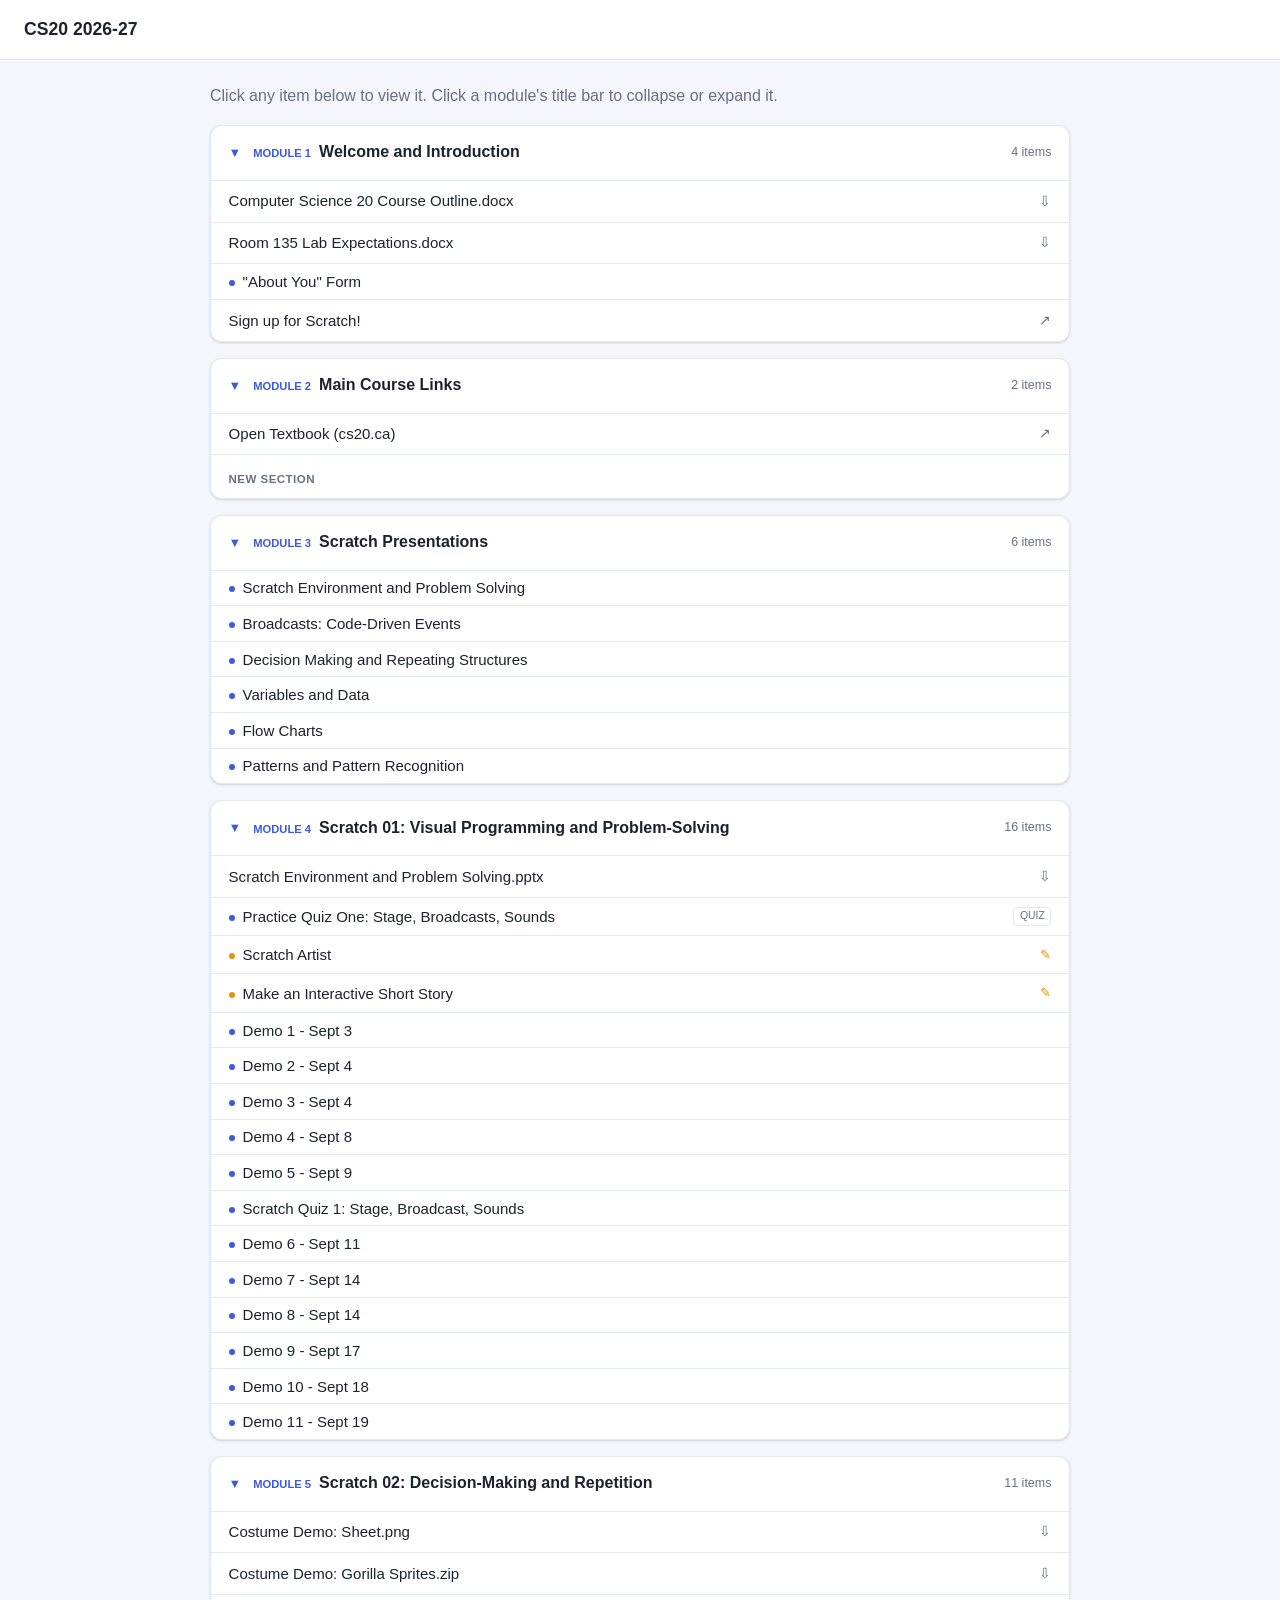
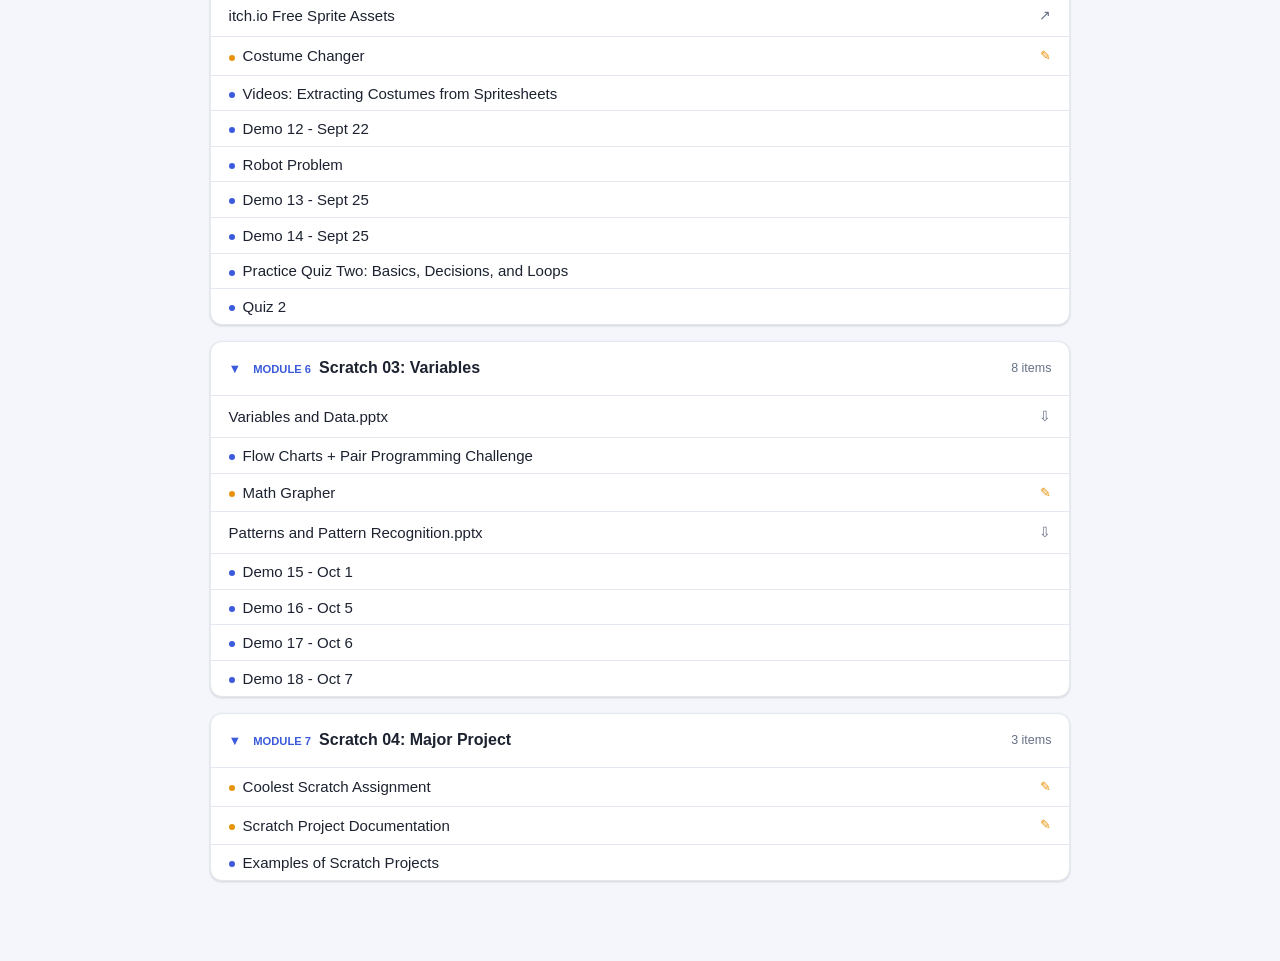
==== commit f1cb108d: "edit" ====
--- a/publish/index.html
+++ b/publish/index.html
@@ -28,7 +28,7 @@
   </div>
 </div>
 
-<script id="site-data" type="application/json">{"site_title":"CS20 2026-27","modules":[{"id":"g91845993c5064874e3d78a3e156b6e75","slug":"01-welcome-and-introduction","title":"Welcome and Introduction","order":1,"items":[{"id":"g5f129f042e77a95aba22c080552499b5","kind":"file","title":"Computer Science 20 Course Outline.docx","nav_title":"Computer Science 20 Course Outline.docx","position":1,"published":true,"media_path":"media/web_resources/Computer-Science-20-Course-Outline.docx"},{"id":"g2e695c84068c3343bb5f97deb6b3b6ed","kind":"file","title":"Room 135 Lab Expectations.docx","nav_title":"Room 135 Lab Expectations.docx","position":2,"published":true,"media_path":"media/web_resources/Room-135-Lab-Expectations.docx"},{"id":"g63b6350ac749ba6158b2c3bce8c93046","kind":"page","title":"\"About You\" Form","nav_title":"\"About You\" Form","position":3,"published":true,"content_html":"<p><iframe src=\"https://docs.google.com/forms/d/e/1FAIpQLSegaIl3focUOhDIU2Z-i2d3DQUKVy0K6PmfbZacE_JIu9_ziQ/viewform?embedded=true\" width=\"840\" height=\"962\" loading=\"lazy\"></iframe></p>\n\n"},{"id":"g382d8461d7e0bd6464fedabca067cbf5","kind":"weblink","title":"Sign up for Scratch!","nav_title":"Sign up for Scratch!","position":4,"published":true,"external_url":"https://scratch.mit.edu/signup/3jywhjmxn"}]},{"id":"g44c03d1d0c799656da381e8cfdee834a","slug":"02-main-course-links","title":"Main Course Links","order":2,"items":[{"id":"gef8b66026b10be316510479917f5d6aa","kind":"weblink","title":"Open Textbook (cs20.ca)","nav_title":"Open Textbook (cs20.ca)","position":3,"published":true,"external_url":"https://cs20.ca"},{"id":"g4f435305b4a245c1b36dba31af562ca7","kind":"divider","title":"New Section","nav_title":"","published":true}]},{"id":"gecb79ca1d84195a6ddda061e450b7282","slug":"03-scratch-presentations","title":"Scratch Presentations","order":3,"items":[{"id":"gefa27eaddf6ed7d7cf647fe640f49387","kind":"page","title":"Scratch Environment and Problem Solving","nav_title":"Scratch Environment and Problem Solving","position":1,"published":true,"content_html":"<iframe src=\"https://docs.google.com/presentation/d/1h1kareIz2HPio5z1AHoqVAen3pp8zlx0Q4YoVPjZuzk/embed?start=false&amp;loop=false&amp;delayms=3000\" frameborder=\"0\" width=\"960\" height=\"569\" allowfullscreen=\"true\" mozallowfullscreen=\"true\" webkitallowfullscreen=\"true\" loading=\"lazy\"></iframe>\n\n"},{"id":"g72fc221d8c5d105eb574b8a34b6f7d8b","kind":"page","title":"Broadcasts: Code-Driven Events","nav_title":"Broadcasts: Code-Driven Events","position":2,"published":true,"content_html":"<p><iframe src=\"https://docs.google.com/presentation/d/e/2PACX-1vTC4f3h_jIHjVho5fzK0w4WyRMAMg6pt_AFoMKnBts4vqLBvua6BbgcfkN4BczFYgPj5TgxGNMBY3Nx/embed?start=false&amp;loop=false&amp;delayms=3000\" width=\"960\" height=\"569\" allowfullscreen=\"allowfullscreen\" webkitallowfullscreen=\"webkitallowfullscreen\" mozallowfullscreen=\"mozallowfullscreen\" loading=\"lazy\"></iframe></p>\n\n"},{"id":"g418b035d03d4898d0bc45727f1b50308","kind":"page","title":"Decision Making and Repeating Structures","nav_title":"Decision Making and Repeating Structures","position":3,"published":true,"content_html":"<iframe src=\"https://docs.google.com/presentation/d/1YuTFR_l0MJGR2ZD04QWhsULujAVp0Tmd2RtA2Odv9-g/embed?start=false&amp;loop=false&amp;delayms=3000\" frameborder=\"0\" width=\"960\" height=\"569\" allowfullscreen=\"true\" mozallowfullscreen=\"true\" webkitallowfullscreen=\"true\" loading=\"lazy\"></iframe>\n\n"},{"id":"gdd5cf817a0a21dda20a8e6f5428e7aac","kind":"page","title":"Variables and Data","nav_title":"Variables and Data","position":4,"published":true,"content_html":"<p><iframe src=\"https://docs.google.com/presentation/d/e/2PACX-1vQbWUm28rIuwCt0nmw1z0nyERg2GbLlaSsi6uoE1bIlUu6kb9hv5I4im4JaQhGPL6qLDSY4NrkPs2r3/embed?start=false&amp;loop=false&amp;delayms=3000\" width=\"960\" height=\"569\" allowfullscreen=\"allowfullscreen\" webkitallowfullscreen=\"webkitallowfullscreen\" mozallowfullscreen=\"mozallowfullscreen\" loading=\"lazy\"></iframe></p>\n\n"},{"id":"g531f258fb3a7463123819bf52a55a587","kind":"page","title":"Flow Charts","nav_title":"Flow Charts","position":5,"published":true,"content_html":"<p><iframe src=\"https://docs.google.com/presentation/d/e/2PACX-1vS-7HBBDjWRoZrNsJVhiI6aMYxX1BnA4aeMcUyeugLn5svZFzrOYYbJYjQDg0qKssxdZOwnrcm1fZbp/embed?start=false&amp;loop=false&amp;delayms=3000\" width=\"960\" height=\"569\" allowfullscreen=\"allowfullscreen\" webkitallowfullscreen=\"webkitallowfullscreen\" mozallowfullscreen=\"mozallowfullscreen\" loading=\"lazy\"></iframe></p>\n\n"},{"id":"g76a7b74488c2b9eacfb9b411606f38b7","kind":"page","title":"Patterns and Pattern Recognition","nav_title":"Patterns and Pattern Recognition","position":6,"published":true,"content_html":"<iframe src=\"https://docs.google.com/presentation/d/e/2PACX-1vQ6LQKnFaMMW2TGtBa4PAkWSAhmEDO2Q3li4FWln0_ig5EVpU13b9eRO3av9QzzRo0Y2R8eIwB54L63/embed?start=false&amp;loop=false&amp;delayms=3000\" frameborder=\"0\" width=\"960\" height=\"569\" allowfullscreen=\"true\" mozallowfullscreen=\"true\" webkitallowfullscreen=\"true\" loading=\"lazy\"></iframe>\n\n"}]},{"id":"gdcd327faba249ba761dbab487cb3232c","slug":"04-scratch-01-visual-programming-and-problem-solving","title":"Scratch 01:  Visual Programming and Problem-Solving","order":4,"items":[{"id":"g19b772f0930e01ce379854a4d39d0b98","kind":"file","title":"Scratch Environment and Problem Solving.pptx","nav_title":"Scratch Environment and Problem Solving.pptx","position":1,"published":true,"media_path":"media/web_resources/Scratch-Environment-and-Problem-Solving.pptx"},{"id":"gaf5e2a20b8a9e1de94bc40c4ca141a03","kind":"quiz","title":"Practice Quiz One:  Stage, Broadcasts, Sounds","nav_title":"Practice Quiz One:  Stage, Broadcasts, Sounds","position":2,"published":true,"content_html":"<div class=\"item-meta\"><span class=\"meta-points\"><strong>Points:</strong> 6.0</span></div><p>This practice quiz is connected to our first few days of class, and will help prepare you for the first graded quiz!</p><div class=\"qz-questions\">\n<div class=\"qz-question\"><h3 class=\"qz-qtitle\">Scratch - Stage</h3>\n<div class=\"qz-qtext\"><div>\n<p><span>Assuming a stage width of </span><span>4</span><span>8</span><span>0</span><span> and a stage height of </span><span>3</span><span>6</span><span>0</span><span>,</span><span> what is the current y-position of Scratch?</span></p>\n<p><span><img src=\"https://sps.blackboard.com/bbcswebdav/xid-1294534_1\" alt=\"\" width=\"324\" height=\"269\" loading=\"lazy\"></span></p>\n<p><img src=\"media/web_resources/W01-Q-04-.JPG\" alt=\"Stage Question\" loading=\"lazy\"></p>\n</div></div>\n<ul class=\"qz-choices\">\n<li class=\"qz-choice qz-correct\"><span class=\"qz-mark\">&#10003;</span> 90</li>\n<li class=\"qz-choice\"><span class=\"qz-mark\"></span> 0</li>\n<li class=\"qz-choice\"><span class=\"qz-mark\"></span> 360</li>\n<li class=\"qz-choice\"><span class=\"qz-mark\"></span> -180</li>\n</ul>\n</div>\n<div class=\"qz-question\"><h3 class=\"qz-qtitle\">Scratch - Stage</h3>\n<div class=\"qz-qtext\"><div>\n<p><span>Assuming a stage width of 480 and a stage height of 360, what is the current </span><strong>x-position</strong><span> of Scratch?</span></p>\n<p><img src=\"media/web_resources/assessment_questions/W01-Q-06.JPG\" alt=\"\" data-decorative=\"true\" loading=\"lazy\"></p>\n</div></div>\n<ul class=\"qz-choices\">\n<li class=\"qz-choice qz-correct\"><span class=\"qz-mark\">&#10003;</span> 240</li>\n<li class=\"qz-choice\"><span class=\"qz-mark\"></span> 480</li>\n<li class=\"qz-choice\"><span class=\"qz-mark\"></span> -120</li>\n<li class=\"qz-choice\"><span class=\"qz-mark\"></span> 0</li>\n</ul>\n</div>\n<div class=\"qz-question\"><h3 class=\"qz-qtitle\">Question</h3>\n<div class=\"qz-qtext\"><div>\n<p>What type of program behavior would you expect to happen when the following script is manually activated?</p>\n<p><img src=\"media/web_resources/assessment_questions/if.JPG\" alt=\"if.JPG\" width=\"299\" height=\"195\" loading=\"lazy\"></p>\n</div></div>\n<ul class=\"qz-choices\">\n<li class=\"qz-choice qz-correct\"><span class=\"qz-mark\">&#10003;</span> Short movement by sprite and a possible rotation.</li>\n<li class=\"qz-choice\"><span class=\"qz-mark\"></span> Sprite will move back and forth across the screen.</li>\n<li class=\"qz-choice\"><span class=\"qz-mark\"></span> Sprite will move across screen and turn 90 to the right each time it hits a wall.</li>\n<li class=\"qz-choice\"><span class=\"qz-mark\"></span> No action</li>\n</ul>\n</div>\n<div class=\"qz-question\"><h3 class=\"qz-qtitle\">Scratch - Broadcast Events</h3>\n<div class=\"qz-qtext\"><div>\n<p>Predict the behavior of the following scripts when the green flag is clicked.</p>\n<p><img src=\"media/web_resources/Scratch-Q01P-01.PNG\" alt=\"\" width=\"581\" height=\"373\" data-decorative=\"true\" loading=\"lazy\"></p>\n</div></div>\n<ul class=\"qz-choices\">\n<li class=\"qz-choice qz-correct\"><span class=\"qz-mark\">&#10003;</span> The sprite will say &quot;Beta&quot; followed by &quot;Charlie&quot;</li>\n<li class=\"qz-choice\"><span class=\"qz-mark\"></span> The sprite will say &quot;Alpha&quot;, followed by &quot;Beta&quot;, followed by &quot;Charlie&quot;</li>\n<li class=\"qz-choice\"><span class=\"qz-mark\"></span> The sprite will say &quot;Charlie&quot; only</li>\n<li class=\"qz-choice\"><span class=\"qz-mark\"></span> The sprite will say &quot;Beta&quot; only</li>\n<li class=\"qz-choice\"><span class=\"qz-mark\"></span> The sprite will say &quot;Alpha&quot; only</li>\n<li class=\"qz-choice\"><span class=\"qz-mark\"></span> The sprite will continuously say &quot;Alpha&quot;, &quot;Beta&quot;, &quot;Charlie&quot; over and over forever.</li>\n</ul>\n</div>\n</div>"},{"id":"g71961a6a70278d18dc49a324d707a36d","kind":"assignment","title":"Scratch Artist","nav_title":"Scratch Artist","position":3,"published":true,"content_html":"<div class=\"item-meta\"><span class=\"meta-points\"><strong>Points:</strong> 10.0</span> &middot; <span class=\"meta-submission\"><strong>Submission type:</strong> online upload</span> &middot; <span class=\"meta-ext\"><strong>Allowed file types:</strong> sb3</span></div><p dir=\"ltr\"><img src=\"media/web_resources/Uploaded-Media/artist.PNG\" alt=\"artist.PNG\" data-api-endpoint=\"https://canvas.instructure.com/api/v1/courses/10266881/files/268938327\" data-api-returntype=\"File\" loading=\"lazy\"></p>\n<p dir=\"ltr\">This will add all of the pen blocks that you’ll need for this project.</p>\n<p><br><br></p>\n<p dir=\"ltr\"><span style=\"font-size: 18pt;\"><strong>Base Feature Requirements</strong></span></p>\n<p>&nbsp;</p>\n<p dir=\"ltr\"><i>Completing the following basic features will allow for a maximum grade of 9/10. The remaining Challenge Features will account for the remaining 1 mark.</i></p>\n<p>&nbsp;</p>\n<ol>\n<li dir=\"ltr\">\n<p dir=\"ltr\">Create a program that features one sprite (choose any that you want). When the green flag is pressed, this sprite should begin at the origin (0,0), and choose a random direction to move automatically<br><br></p>\n<ul>\n<li dir=\"ltr\">\n<p dir=\"ltr\">As it moves, it should use the pen to draw a trail of its motion.</p>\n</li>\n<li dir=\"ltr\">\n<p dir=\"ltr\">Whenever an edge of the stage is encountered, the sprite should bounce.</p>\n</li>\n<li dir=\"ltr\">Movement must use the&nbsp;<strong>move</strong><strong> block.</strong>&nbsp; No <span style=\"text-decoration: underline;\">glides</span> or <span style=\"text-decoration: underline;\">goto</span> blocks for this feature.</li>\n</ul>\n<br>\n<p>&nbsp;</p>\n</li>\n</ol>\n<ol start=\"2\">\n<li dir=\"ltr\">\n<p dir=\"ltr\">This project should include both<span>&nbsp;</span><strong>background<span>&nbsp;</span></strong><strong>music<span>&nbsp;</span></strong>as well as<span>&nbsp;</span><strong>sound<span>&nbsp;</span></strong><strong>effects</strong>.<br><br></p>\n<ul>\n<li dir=\"ltr\">\n<p dir=\"ltr\">When the green flag is pressed, start some background music. This should play continually until the user stops the program.</p>\n</li>\n<li dir=\"ltr\">\n<p dir=\"ltr\">Have a sound effect play whenever the sprite bounces on the edges of the stage<br>&nbsp; &nbsp; &nbsp; <span style=\"color: #e03e2d;\">HINT:</span>&nbsp; &nbsp;<span style=\"color: #7e8c8d;\">The <img src=\"media/web_resources/Uploaded-Media/Scratch-If-on-edge-bounce.PNG\" alt=\"Scratch - If on edge bounce.PNG\" width=\"127\" height=\"53\" data-api-endpoint=\"https://canvas.instructure.com/api/v1/courses/10266881/files/269192261\" data-api-returntype=\"File\" loading=\"lazy\"> is needed, but you have your program handle the sound effect&nbsp;<strong>first.</strong> This is because the \"bounce\" action spins the character and often they will no longer be touching the edge. Use <img src=\"media/web_resources/Uploaded-Media/Scratch-If-touching-edge.PNG\" alt=\"Scratch - If touching edge.PNG\" width=\"214\" height=\"87\" data-api-endpoint=\"https://canvas.instructure.com/api/v1/courses/10266881/files/269192398\" data-api-returntype=\"File\" loading=\"lazy\"> to help with adding a sound effect each time the sprite runs into the edge of the stage.</span></p>\n</li>\n</ul>\n<br>\n<p>&nbsp;</p>\n</li>\n</ol>\n<ol start=\"3\">\n<li dir=\"ltr\">\n<p dir=\"ltr\">Allow the pen characteristics to be modified by the user as follows:<br><br></p>\n<ul>\n<li dir=\"ltr\">\n<p dir=\"ltr\">The<strong><span>&nbsp;</span>Z key</strong><span>&nbsp;</span>will decrease the size of the pen</p>\n</li>\n<li dir=\"ltr\">\n<p dir=\"ltr\">The<strong><span>&nbsp;</span>X key</strong><span>&nbsp;</span>will increase the size of the pen</p>\n</li>\n<li dir=\"ltr\">\n<p dir=\"ltr\">The<strong><span>&nbsp;</span>C key</strong><span>&nbsp;</span>will change the colour of the pen</p>\n</li>\n<li>The<strong><span>&nbsp;</span>R key</strong><span>&nbsp;</span>will reset the drawing (erase all)</li>\n</ul>\n<br>\n<p>&nbsp;</p>\n</li>\n</ol>\n<p>&nbsp;</p>\n<p dir=\"ltr\"><span style=\"font-size: 18pt;\"><strong>Challenge Features</strong></span><br><br></p>\n<ol>\n<li dir=\"ltr\">\n<p dir=\"ltr\">Add a second sprite into the sketch, whose<span>&nbsp;</span><strong>movement will be controlled by the user</strong>.</p>\n<ul>\n<li dir=\"ltr\">\n<p dir=\"ltr\">Use the four arrow keys ( &nbsp;↑ ← ↓ → ) to control the sprite’s x-position and y-position.</p>\n</li>\n<li dir=\"ltr\">\n<p dir=\"ltr\">Use pen commands to make this sprite draw a line wherever it moves</p>\n</li>\n</ul>\n<p>&nbsp;</p>\n</li>\n<li>Allow this sprite’s <strong>pen size</strong> and <strong>pen colour </strong>to be changed whenever this sprite touches the other (bouncing) sprite, according to the following scheme:\n<ul>\n<li>If the user-controlled sprite is on the left half of the screen:\n<ul>\n<li>Change the pen size by 2</li>\n</ul>\n</li>\n<li>If the user-controlled sprite is on the right half of the screen:\n<ul>\n<li>Change the pen colour by 10</li>\n</ul>\n</li>\n</ul>\n</li>\n</ol>\n<p>&nbsp;</p>\n<p dir=\"ltr\">&nbsp;</p>\n\n"},{"id":"g0c3d2c9fc83798f3424d2eec9f96f4da","kind":"assignment","title":"Make an Interactive Short Story","nav_title":"Make an Interactive Short Story","position":4,"published":true,"content_html":"<div class=\"item-meta\"><span class=\"meta-points\"><strong>Points:</strong> 5.0</span> &middot; <span class=\"meta-submission\"><strong>Submission type:</strong> online upload</span> &middot; <span class=\"meta-ext\"><strong>Allowed file types:</strong> sb3,zip</span></div><p>To experiment with <i>creating your own events</i> <i>with broadcasts and taking user inpu</i><i>t</i>, create an interactive short story or play. Create characters, experiment with moving sprites around the stage – it’s up to you!</p>\n<p><strong><img src=\"media/web_resources/Uploaded-Media/Interactive-A2-01.PNG\" alt=\"Interactive A2 - 01.PNG\" width=\"708\" height=\"252\" data-api-endpoint=\"https://canvas.instructure.com/api/v1/courses/8596367/files/242887403\" data-api-returntype=\"File\" loading=\"lazy\"><br></strong></p>\n<p><strong>Base Features<br></strong></p>\n<ol>\n<li dir=\"ltr\">\n<p dir=\"ltr\">Within your story, you must include the following components:</p>\n<ul>\n<li dir=\"ltr\">\n<p dir=\"ltr\">At least one Backdrop</p>\n</li>\n<li dir=\"ltr\">\n<p dir=\"ltr\">At least two characters</p>\n</li>\n<li dir=\"ltr\">\n<p dir=\"ltr\">At least<strong> five broadcast statements</strong></p>\n</li>\n</ul>\n<p><span style=\"color: var(--ic-brand-font-color-dark); font-family: inherit; font-size: 1rem;\">Broadcasts must be named appropriately (“bear appears” rather than “message1\")<br><br></span></p>\n</li>\n<li dir=\"ltr\">\n<p><span style=\"color: var(--ic-brand-font-color-dark); font-family: inherit; font-size: 1rem;\">Ask the user at least one question (using the ask block)</span></p>\n</li>\n</ol>\n<div class=\"editor-indent\">\n<ul>\n<li style=\"list-style-type: none;\">\n<ul>\n<li>The <strong>answer to this question </strong>should be used in an IF or IF/ELSE statement so that the user’s response impacts what happens in the story.</li>\n</ul>\n</li>\n</ul>\n</div>\n<p><img src=\"media/web_resources/Uploaded-Media/Interactive-A2-02.PNG\" alt=\"Interactive A2 - 02.PNG\" data-api-endpoint=\"https://canvas.instructure.com/api/v1/courses/8596367/files/242887786\" data-api-returntype=\"File\" loading=\"lazy\"></p>\n<p><strong>Challenge Features</strong></p>\n<ol>\n<li dir=\"ltr\">\n<p dir=\"ltr\">Incorporate a second user-input question that is used in a condition</p>\n</li>\n<ul>\n<li dir=\"ltr\">\n<p dir=\"ltr\">Using the <strong>ask </strong>block for user-input</p>\n</li>\n<li dir=\"ltr\">\n<p dir=\"ltr\">Using the answer block inside an <strong>IF</strong> or<strong> IF/ELSE </strong>blocks<br><br></p>\n</li>\n</ul>\n<li dir=\"ltr\">\n<p dir=\"ltr\">Include some image or costume effects that are applied depending on the user’s input</p>\n</li>\n</ol>\n<p>&nbsp;</p>\n<p><strong>Outcomes</strong></p>\n<p>CP1, FP3</p>\n\n"},{"id":"g950486a827c541cbbff0f8a710f54008","kind":"page","title":"New Page","nav_title":"Demo 1 - Sept 3","published":true,"content_html":"<a href=\"https://scratch.mit.edu/projects/1127337218\">https://scratch.mit.edu/projects/1127337218</a><p></p>"},{"id":"gbdfbae7866fe49cfbe5a1efb67cd34d8","kind":"page","title":"New Page","nav_title":"Demo 2 - Sept 4","published":true,"content_html":"<a href=\"https://scratch.mit.edu/projects/1378135008\">https://scratch.mit.edu/projects/1378135008</a><p></p>"},{"id":"gba5bb81259b04fd5a52fed03624e476c","kind":"page","title":"New Page","nav_title":"Demo 3 - Sept 4","published":true,"content_html":"<a href=\"https://scratch.mit.edu/projects/1378139125\">https://scratch.mit.edu/projects/1378139125</a><p></p>"},{"id":"g0c8e156692d14d86b7dd7482a7e31037","kind":"page","title":"New Page","nav_title":"Demo 4 - Sept 8","published":true,"content_html":"https://scratch.mit.edu/projects/1379180215<p></p>"},{"id":"g107b43f2cd724b98b35a0fe09a2c76ed","kind":"page","title":"New Page","nav_title":"Demo 5 - Sept 9","published":true,"content_html":"<a href=\"https://scratch.mit.edu/projects/1379547482\">https://scratch.mit.edu/projects/1379547482</a><p></p>"},{"id":"gd573a6281d5e493bbd9a59d99eb3210c","kind":"page","title":"New Page","nav_title":"Scratch Quiz 1: Stage, Broadcast, Sounds","published":true,"content_html":"<a href=\"https://docs.google.com/forms/d/e/1FAIpQLScedvLwvCU6SBttZHm8q2va1PtP1KXKS8XFJz7DJw_8neM4dw/viewform?usp=publish-editor\">https://docs.google.com/forms/d/e/1FAIpQLScedvLwvCU6SBttZHm8q2va1PtP1KXKS8XFJz7DJw_8neM4dw/viewform?usp=publish-editor</a><p></p>"},{"id":"g2e8b0cc1c8264c4fbdcea8592968bafe","kind":"page","title":"New Page","nav_title":"Demo 6 - Sept 11","published":true,"content_html":"https://scratch.mit.edu/projects/1380267941<p></p>"},{"id":"g01b34341444346fbbf76b27a38759ddc","kind":"page","title":"New Page","nav_title":"Demo 7 - Sept 14","published":true,"content_html":"https://scratch.mit.edu/projects/1381071161<p></p>"},{"id":"g8f0260fb6c1c452ba2e028d08bfa2a30","kind":"page","title":"New Page","nav_title":"Demo 8 - Sept 14","published":true,"content_html":"<a href=\"https://scratch.mit.edu/projects/1381081390\">https://scratch.mit.edu/projects/1381081390</a><p></p>"},{"id":"g8808670fec9a4de1ad246c6c88db3989","kind":"page","title":"New Page","nav_title":"Demo 9 - Sept 17","published":true,"content_html":"<a href=\"https://scratch.mit.edu/projects/1217301680\">https://scratch.mit.edu/projects/1217301680</a><p></p>"},{"id":"g4b01ad51a1564a9e9a3fb5708784f3a8","kind":"page","title":"New Page","nav_title":"Demo 10 - Sept 18","published":true,"content_html":"<a href=\"https://scratch.mit.edu/projects/1382263776\">https://scratch.mit.edu/projects/1382263776</a>"},{"id":"g46afac96969648d2b47bf5ffbeefd705","kind":"page","title":"New Page","nav_title":"Demo 11 - Sept 19","published":true,"content_html":"<a href=\"https://scratch.mit.edu/projects/1382635331\">https://scratch.mit.edu/projects/1382635331</a><p></p>"}]},{"id":"g723b07093524102ff34fc22935e12d83","slug":"05-scratch-02-decision-making-and-repetition","title":"Scratch 02: Decision-Making and Repetition","order":5,"items":[{"id":"g46d23a5db0236ffac985e661c5235cb3","kind":"file","title":"Sheet.png","nav_title":"Costume Demo: Sheet.png","position":1,"published":true,"media_path":"media/web_resources/Sheet.png"},{"id":"g53af58e669bd7149167cf832846c9e3e","kind":"file","title":"Gorilla Sprites.zip","nav_title":"Costume Demo: Gorilla Sprites.zip","position":2,"published":true,"media_path":"media/web_resources/Gorilla-Sprites.zip"},{"id":"gca2254f1cb22cf3a04199e7e0ec5dfc4","kind":"weblink","title":"itch.io Free Sprite Assets","nav_title":"itch.io Free Sprite Assets","position":3,"published":true,"external_url":"https://itch.io/game-assets/free/tag-sprites"},{"id":"g1682351047766026f8293acd959d8342","kind":"assignment","title":"Costume Changer","nav_title":"Costume Changer","position":4,"published":true,"content_html":"<div class=\"item-meta\"><span class=\"meta-points\"><strong>Points:</strong> 10.0</span> &middot; <span class=\"meta-submission\"><strong>Submission type:</strong> online upload</span> &middot; <span class=\"meta-ext\"><strong>Allowed file types:</strong> sb3</span></div><p>This program should showcase your ability to create more complex animations through the use of sprite costumes.<br><img src=\"media/web_resources/Uploaded-Media/Scratch-M02-A02-I01.png\" alt=\"Scratch M02 - A02 - I01.png\" width=\"825\" height=\"184\" data-api-endpoint=\"https://canvas.instructure.com/api/v1/courses/8596367/files/241852529\" data-api-returntype=\"File\" loading=\"lazy\"><br>&nbsp;</p>\n<p><span style=\"font-size: 14pt;\"><strong>Base Features&nbsp;</strong></span></p>\n<ol style=\"list-style-type: decimal;\">\n<li>At least one sprite from the sprite library move around the stage autonomously (not controlled by the user) and cycle through its costumes appropriately. Make sure to choose a sprite that has more than one costume!<br><br>\n</li>\n<li>A sprite from a custom spritesheet should be controlled by user keyboard input (arrow keys).<br><br>\n<ul style=\"list-style-type: disc;\">\n<li>searching for \"spritesheet\" will yield many options. Refer to the videos below for how to rip images from a spritesheet and upload them to Scratch.</li>\n<li>animate this sprite by cycling through costumes using a repeat (loop) block.</li>\n<li>There must be at least 4 costumes in the animation that is continually being cycled.</li>\n</ul>\n</li>\n<li>\n<p>If you are working on a computer without any graphics applications installed, there are web-based alternatives. One option is <a href=\"https://www.photopea.com/\">https://www.photopea.com/</a></p>\n</li>\n<li>\n<p>Your program should use <strong>two different backdrops</strong>. One should be displayed when the sprite controlled by the user is on the left half of the stage, and the other should be used when that sprite is on the right half.</p>\n</li>\n</ol>\n<p>&nbsp;</p>\n<p><span style=\"font-size: 14pt;\"><strong>Challenge Features</strong></span></p>\n<ol>\n<li>\n<p>Add 2 additional \"actions\" (additional sets of animation frames)&nbsp; that are displayed through the use of different costumes and are activated by keyboard input.</p>\n<ul style=\"list-style-type: disc;\">\n<li>When no buttons are pressed, an&nbsp;<strong>idle animation</strong> should continue to loop</li>\n<li>You'll need to use some logic to distinguish between when&nbsp;<em>particular buttons are pressed</em> and&nbsp;<em>when those particular buttons are&nbsp;<strong>not pressed...</strong></em>\n</li>\n</ul>\n</li>\n</ol>\n<p>&nbsp;</p>\n<p><span style=\"font-size: 14pt;\"><strong>Sample Output</strong></span></p>\n<p><em>A solution may look something like this example:</em></p>\n<div>\n<div>\n<div id=\"id_videojs_626979d16e6d6_1\" title=\"gJKXc8uxObw\" role=\"region\" aria-label=\"Video Player\" data-setup-lazy=\"{&quot;techOrder&quot;: [&quot;youtube&quot;], &quot;sources&quot;: [{&quot;type&quot;: &quot;video/youtube&quot;, &quot;src&quot;:&quot;https://youtu.be/gJKXc8uxObw&quot;}], &quot;language&quot;: &quot;en&quot;, &quot;fluid&quot;: true}\">\n<div><iframe id=\"id_videojs_626979d16e6d6_1_youtube_api\" title=\"YouTube video player\" src=\"https://www.youtube.com/embed/gJKXc8uxObw?controls=0&amp;modestbranding=1&amp;rel=0&amp;showinfo=0&amp;loop=0&amp;fs=0&amp;hl=en&amp;enablejsapi=1&amp;origin=https%3A%2F%2Fmoodle4u.portagecollege.ca&amp;widgetid=1\" width=\"640\" height=\"360\" allowfullscreen=\"allowfullscreen\" allow=\"accelerometer; autoplay; clipboard-write; encrypted-media; gyroscope; picture-in-picture\" data-mce-fragment=\"1\" loading=\"lazy\"></iframe></div>\n</div>\n</div>\n</div>\n<p><br><br><span style=\"font-size: 14pt;\"><strong>How to Rip images from a Spritesheet</strong></span><br>Using Photoshop (if you have access to it):&nbsp; &nbsp; &nbsp;</p>\n<div>\n<div>\n<div id=\"id_videojs_626979d16e897_2\" title=\"watch\" role=\"region\" aria-label=\"Video Player\" data-setup-lazy=\"{&quot;techOrder&quot;: [&quot;youtube&quot;], &quot;sources&quot;: [{&quot;type&quot;: &quot;video/youtube&quot;, &quot;src&quot;:&quot;https://www.youtube.com/watch?v=Sbtq5qoeJFQ&quot;}], &quot;language&quot;: &quot;en&quot;, &quot;fluid&quot;: true}\">\n<div><iframe id=\"id_videojs_626979d16e897_2_youtube_api\" title=\"YouTube video player\" src=\"https://www.youtube.com/embed/Sbtq5qoeJFQ?controls=0&amp;modestbranding=1&amp;rel=0&amp;showinfo=0&amp;loop=0&amp;fs=0&amp;hl=en&amp;enablejsapi=1&amp;origin=https%3A%2F%2Fmoodle4u.portagecollege.ca&amp;widgetid=2\" width=\"640\" height=\"360\" allowfullscreen=\"allowfullscreen\" allow=\"accelerometer; autoplay; clipboard-write; encrypted-media; gyroscope; picture-in-picture\" data-mce-fragment=\"1\" loading=\"lazy\"></iframe></div>\n</div>\n</div>\n</div>\n<p>&nbsp;</p>\n<p>Using Photopea (free, web-based):&nbsp; &nbsp;</p>\n<div>\n<div>\n<iframe title=\"YouTube video player\" src=\"https://www.youtube.com/embed/YuIzYZ9UbJ0\" width=\"560\" height=\"315\" allowfullscreen=\"allowfullscreen\" allow=\"accelerometer; autoplay; clipboard-write; encrypted-media; gyroscope; picture-in-picture\" data-mce-fragment=\"1\" loading=\"lazy\"></iframe>\n<div>\n<p dir=\"ltr\">&nbsp;</p>\n<p id=\"yui_3_17_2_1_1650866815541_30\" dir=\"ltr\"><span style=\"font-family: verdana, geneva, sans-serif; font-size: 14pt;\"><strong>Submission Details</strong></span><br><br></p>\n<p style=\"padding-left: 40px;\" dir=\"ltr\">For this project, you should submit your work as a&nbsp;<strong>.sb3 file.</strong></p>\n<p style=\"padding-left: 40px;\" dir=\"ltr\">You can download the sb3 file directly from the scratch editor.&nbsp;&nbsp;<strong>File → Save to your Computer<br><br></strong><strong><img src=\"media/web_resources/Uploaded-Media/Scratch-Save-to-your-computer.png\" alt=\"Scratch - Save to your computer.png\" data-api-endpoint=\"https://canvas.instructure.com/api/v1/courses/8596367/files/241852364\" data-api-returntype=\"File\" loading=\"lazy\"><br>&nbsp;</strong></p>\n</div>\n</div>\n</div>\n\n"},{"id":"g3be3ffe98293ec6a0dd7631ca8f82e5a","kind":"page","title":"Videos: Extracting Costumes from Spritesheets","nav_title":"Videos: Extracting Costumes from Spritesheets","position":5,"published":true,"content_html":"<p><span style=\"font-size: 14pt;\"><strong>How to Rip images from a Spritesheet</strong></span></p>\n<p>Using Photopea (free, web-based):&nbsp; &nbsp;</p>\n<div>\n<div><iframe title=\"YouTube video player\" src=\"https://www.youtube.com/embed/YuIzYZ9UbJ0\" width=\"560\" height=\"315\" loading=\"lazy\" allowfullscreen=\"allowfullscreen\" allow=\"accelerometer; autoplay; clipboard-write; encrypted-media; gyroscope; picture-in-picture\" data-mce-fragment=\"1\"></iframe>\n<div>\n<p dir=\"ltr\">&nbsp;</p>\n</div>\n</div>\n</div>\n<p>Using Photoshop (if you have access to it):&nbsp; &nbsp; &nbsp;</p>\n<div>\n<div>\n<div id=\"id_videojs_626979d16e897_2\" title=\"watch\" role=\"region\" aria-label=\"Video Player\" data-setup-lazy=\"{&quot;techOrder&quot;: [&quot;youtube&quot;], &quot;sources&quot;: [{&quot;type&quot;: &quot;video/youtube&quot;, &quot;src&quot;:&quot;https://www.youtube.com/watch?v=Sbtq5qoeJFQ&quot;}], &quot;language&quot;: &quot;en&quot;, &quot;fluid&quot;: true}\">\n<div><iframe id=\"id_videojs_626979d16e897_2_youtube_api\" title=\"YouTube video player\" src=\"https://www.youtube.com/embed/Sbtq5qoeJFQ?controls=0&amp;modestbranding=1&amp;rel=0&amp;showinfo=0&amp;loop=0&amp;fs=0&amp;hl=en&amp;enablejsapi=1&amp;origin=https%3A%2F%2Fmoodle4u.portagecollege.ca&amp;widgetid=2\" width=\"640\" height=\"360\" loading=\"lazy\" allowfullscreen=\"allowfullscreen\" allow=\"accelerometer; autoplay; clipboard-write; encrypted-media; gyroscope; picture-in-picture\" data-mce-fragment=\"1\"></iframe></div>\n</div>\n</div>\n</div>\n<p>&nbsp;</p>\n\n"},{"id":"g10389b762d364a419b4cf6f0ae851da7","kind":"page","title":"New Page","nav_title":"Demo 12 - Sept 22","published":true,"content_html":"<a href=\"https://scratch.mit.edu/projects/1383412415\">https://scratch.mit.edu/projects/1383412415</a><p></p>"},{"id":"gf3c7a1f001674eadbafb3050409f5626","kind":"page","title":"New Page","nav_title":"Robot Problem","published":true,"content_html":"<a href=\"https://docs.google.com/presentation/d/e/2PACX-1vS40EeeXwmWbXSFXJATfFJK9uktAz1YD2m398sT4bWj-h8cvc747KpCeo9t9fBvG57PhMV4u1estFLr/pub?start=false&amp;loop=false&amp;delayms=3000&amp;slide=id.g26a271a4aae_0_10\">https://docs.google.com/presentation/d/e/2PACX-1vS40EeeXwmWbXSFXJATfFJK9uktAz1YD2m398sT4bWj-h8cvc747KpCeo9t9fBvG57PhMV4u1estFLr/pub?start=false&amp;loop=false&amp;delayms=3000&amp;slide=id.g26a271a4aae_0_10</a><p></p>"},{"id":"g324808176a7945e693fc8d67c9b437d7","kind":"page","title":"New Page","nav_title":"Demo 13 - Sept 25","published":true,"content_html":"<a href=\"https://scratch.mit.edu/projects/1385042374\">https://scratch.mit.edu/projects/1385042374</a><p></p>"},{"id":"ga84d333dbcfd4edca3f18a5f9e02286d","kind":"page","title":"New Page","nav_title":"Demo 14 - Sept 25","published":true,"content_html":"<a href=\"https://scratch.mit.edu/projects/1385047842\">https://scratch.mit.edu/projects/1385047842</a><p></p>"},{"id":"ge866d094ca9642e9af041431ddec24a2","kind":"page","title":"New Page","nav_title":"Practice Quiz Two: Basics, Decisions, and Loops","published":true,"content_html":"<a href=\"https://docs.google.com/forms/d/e/1FAIpQLSeGvueo04GhbL22ezHzRvNXaUkDCFXWEZUat3Mf3ymOf15g-g/viewform?usp=publish-editor\">https://docs.google.com/forms/d/e/1FAIpQLSeGvueo04GhbL22ezHzRvNXaUkDCFXWEZUat3Mf3ymOf15g-g/viewform?usp=publish-editor</a><p></p>"},{"id":"gf87e428bb1af469aba0fc78ffb45bacf","kind":"page","title":"New Page","nav_title":"Quiz 2","published":true,"content_html":"https://docs.google.com/forms/d/e/1FAIpQLSfFF1tUfZfUoULWMyJWriiyCL-Lyk91IRcYdboE7hLMZCFpvw/viewform?usp=dialog"}]},{"id":"g006dd7d12c54c4c6bb158178d01ffe26","slug":"06-scratch-03-variables","title":"Scratch 03: Variables","order":6,"items":[{"id":"g09d172fa889345812ea7979e738249a8","kind":"file","title":"Variables and Data.pptx","nav_title":"Variables and Data.pptx","position":2,"published":true,"media_path":"media/web_resources/Variables-and-Data.pptx"},{"id":"gbdbea40795ddfbf680df929bb128f874","kind":"page","title":"Flow Charts + Pair Programming Challenge","nav_title":"Flow Charts + Pair Programming Challenge","position":3,"published":true,"content_html":"<p><iframe src=\"https://docs.google.com/presentation/d/e/2PACX-1vS-7HBBDjWRoZrNsJVhiI6aMYxX1BnA4aeMcUyeugLn5svZFzrOYYbJYjQDg0qKssxdZOwnrcm1fZbp/embed?start=false&amp;loop=false&amp;delayms=3000\" width=\"960\" height=\"569\" allowfullscreen=\"allowfullscreen\" webkitallowfullscreen=\"webkitallowfullscreen\" mozallowfullscreen=\"mozallowfullscreen\" loading=\"lazy\"></iframe></p>\n\n"},{"id":"gd1a181af0e221341b0aa483f05733908","kind":"assignment","title":"Math Grapher","nav_title":"Math Grapher","position":4,"published":true,"content_html":"<div class=\"item-meta\"><span class=\"meta-points\"><strong>Points:</strong> 10.0</span> &middot; <span class=\"meta-submission\"><strong>Submission type:</strong> online upload</span> &middot; <span class=\"meta-ext\"><strong>Allowed file types:</strong> sb3</span></div><p><span style=\"font-size: 18pt;\"><strong>Slope of a Line:</strong></span></p>\n<p>The slope of a line tells us whether it is rising or falling, as well as how steep it is.<br><img src=\"media/web_resources/Uploaded-Media/Scratch-A01-I06.jpg\" alt=\"Scratch - A01 - I06.jpg\" data-api-endpoint=\"https://canvas.instructure.com/api/v1/courses/8596367/files/245750092\" data-api-returntype=\"File\" loading=\"lazy\"></p>\n<p><em>To complete this project, you’ll need to be able to calculate the slope of a line. Hopefully, this is a familiar operation, but if you’d like a refresher please check out the following video:</em></p>\n<p><iframe title=\"YouTube video player\" src=\"https://www.youtube.com/embed/WkspBxrzuZo?si=g4hvjnL0KnfQWpUc\" width=\"560\" height=\"315\" allowfullscreen=\"allowfullscreen\" allow=\"accelerometer; autoplay; clipboard-write; encrypted-media; gyroscope; picture-in-picture; web-share\" loading=\"lazy\"></iframe></p>\n<p><br><br><br><span style=\"font-size: 18pt;\"><strong>Adding the Pen Extension:</strong></span><strong></strong></p>\n<p>For this project, you’ll need to add the pen extension as you did earlier.<br><br><img src=\"media/web_resources/Uploaded-Media/Scratch-A-Extensions.png\" alt=\"Scratch - A - Extensions.png\" data-api-endpoint=\"https://canvas.instructure.com/api/v1/courses/8596367/files/245750145\" data-api-returntype=\"File\" loading=\"lazy\"><br><span><em>To add an extension, first, find the “add extension” button in the bottom left corner.</em></span></p>\n<p><span><em><br><img src=\"media/web_resources/Uploaded-Media/Scratch-A1-Pen-Extension.png\" alt=\"Scratch - A1 - Pen Extension.png\" data-api-endpoint=\"https://canvas.instructure.com/api/v1/courses/8596367/files/245750206\" data-api-returntype=\"File\" loading=\"lazy\"><br>Then choose the extension called “pen”.</em></span><em></em></p>\n<p><br><br><br><span style=\"font-size: 18pt;\"><strong>Base Features Requirements&nbsp;</strong></span></p>\n<ol style=\"list-style-type: decimal;\">\n<li>Create a program that begins by asking the user for <strong>4 inputs</strong>, and stores each in its own <strong>variable:</strong>\n<ul style=\"list-style-type: disc;\">\n<li>A X-value for the first point of a line segment</li>\n<li>A Y-value for the first point of a line segment</li>\n<li>A X-value for the second point of a line segment</li>\n<li>A Y-value for the second point of a line segment<br><br>\n</li>\n</ul>\n</li>\n<li>Once this data has been stored, have a sprite (which can be visible&nbsp;<strong>or</strong> invisible) draw that particular line segment on the screen using the&nbsp;<strong>pen blocks.</strong><br><br>\n</li>\n<li>Given the line drawn,&nbsp;<strong>calculate the slope of this line</strong> and store it in a variable.<br><br>\n</li>\n<li>Have your sprite report what the line's slope is for&nbsp;<strong>2 seconds.</strong>\n<ul style=\"list-style-type: disc;\">\n<li>If you've used the <strong>hide block</strong>, the say block won't show up on the stage!</li>\n<li>At this point, either make sure to&nbsp;<strong>show</strong> the sprite, or use <strong>set ghost effect to 100</strong> instead; this hides the sprite but still allows text to be displayed.<br><br>\n</li>\n</ul>\n</li>\n<li>At this point, the base features are complete!<br><br><br><br>\n</li>\n</ol>\n<p><span style=\"font-size: 18pt;\"><strong>Challenge Features Requirements&nbsp;</strong></span><em> (Parallelogram Area Calculator)<br><br></em>A <strong>Parallelogram </strong>can be created with <span style=\"text-decoration: underline;\">two sets of lines</span> that are <span style=\"text-decoration: underline;\">parallel to each other</span>. Expand the program above to add a horizontal line to both endpoints of the user’s original line segment. Then, add a copy of the original line segment to the end of these horizontal segments to complete a parallelogram. Lastly, report the area of this closed shape. Some additional explanation is below:<em><br></em></p>\n<ol style=\"list-style-type: decimal;\">\n<li><span>Draw Original Line Segment - If you've completed the <strong>base features</strong> then this is already done! See more details up there...<br><br></span></li>\n<li><span>Ask the user for a horizontal distance - store this value in a variable, then use it to draw two horizontal lines attached to each endpoint of the original line segment:<br><img src=\"media/web_resources/Uploaded-Media/Scratch-WO3-A02-I02.PNG\" alt=\"Scratch- WO3 - A02 - I02.PNG\" width=\"447\" height=\"215\" data-api-endpoint=\"https://canvas.instructure.com/api/v1/courses/8596367/files/245751296\" data-api-returntype=\"File\" loading=\"lazy\"><br><br></span></li>\n<li><span>Using that value, draw two horizontal lines segments of that length from each of the two existing endpoints (Remember, you should have these (x,y) locations stored in variables already)<br><img src=\"media/web_resources/Uploaded-Media/Scratch-WO3-A02-I03.PNG\" alt=\"Scratch- WO3 - A02 - I03.PNG\" data-api-endpoint=\"https://canvas.instructure.com/api/v1/courses/8596367/files/245751365\" data-api-returntype=\"File\" loading=\"lazy\"><br><br></span></li>\n<li><span>To finish the parallelogram, draw a line segment with the same length and slope as the first, but starting and ending at the free horizontal endpoints. (Note: the sprite that is enacting these scripts can be visible or hidden while drawing)<br><img src=\"media/web_resources/Uploaded-Media/Scratch-WO3-A02-I04a.PNG\" alt=\"Scratch- WO3 - A02 - I04a.PNG\" width=\"307\" height=\"149\" data-api-endpoint=\"https://canvas.instructure.com/api/v1/courses/8596367/files/245752229\" data-api-returntype=\"File\" loading=\"lazy\"> &nbsp;<img src=\"media/web_resources/Uploaded-Media/CSCR-WO3-A02-I04b.PNG\" alt=\"CSCR - WO3 - A02 - I04b.PNG\" width=\"298\" height=\"130\" data-api-endpoint=\"https://canvas.instructure.com/api/v1/courses/8596367/files/245752232\" data-api-returntype=\"File\" loading=\"lazy\"><br><br></span></li>\n<li><span>Once the shape has been drawn, calculate what the area of the parallelogram is. If you don’t have the formula memorized (I didn’t!), you may need to do an internet search to find it. It is very readily available. Calculate the area and store it in an appropriately-named variable.<br><br></span></li>\n<li><span>Lastly, have the sprite report what the area is. The sprite will need to be visible at this point in order for its speech bubble to be visible as well.<br><img src=\"media/web_resources/Uploaded-Media/Scratch-WO3-A02-I05.PNG\" alt=\"Scratch - WO3 - A02 - I05.PNG\" data-api-endpoint=\"https://canvas.instructure.com/api/v1/courses/8596367/files/245752341\" data-api-returntype=\"File\" loading=\"lazy\"><br></span></li>\n</ol>\n\n"},{"id":"g25b07154428d3494746d352b91fcee2f","kind":"file","title":"Patterns and Pattern Recognition.pptx","nav_title":"Patterns and Pattern Recognition.pptx","position":10,"published":true,"media_path":"media/web_resources/Patterns-and-Pattern-Recognition.pptx"},{"id":"g95604f97c5a5489eaf58060fde3a1563","kind":"page","title":"New Page","nav_title":"Demo 15 - Oct 1","published":true,"content_html":"<a href=\"https://scratch.mit.edu/projects/1387124243\">https://scratch.mit.edu/projects/1387124243</a><p></p>"},{"id":"gf18d93071b5b48cab95e6ec2d16090f7","kind":"page","title":"New Page","nav_title":"Demo 16 - Oct 5","published":true,"content_html":"https://scratch.mit.edu/projects/1388350777<p></p>"},{"id":"gf46f4fbf852947019e847f108081119b","kind":"page","title":"New Page","nav_title":"Demo 17 - Oct 6","published":true,"content_html":"<a href=\"https://scratch.mit.edu/projects/1388771072\">https://scratch.mit.edu/projects/1388771072</a><p></p>"}]},{"id":"g64f83bde275725d4a7f26c354a42fa1e","slug":"07-scratch-04-major-project","title":"Scratch 04: Major Project","order":7,"items":[{"id":"g0f7ae95d99d2bfbcce76603c66eaf4f8","kind":"assignment","title":"Coolest Scratch Assignment","nav_title":"Coolest Scratch Assignment","position":3,"published":true,"content_html":"<div class=\"item-meta\"><span class=\"meta-points\"><strong>Points:</strong> 16.0</span> &middot; <span class=\"meta-submission\"><strong>Submission type:</strong> online url,online upload</span> &middot; <span class=\"meta-ext\"><strong>Allowed file types:</strong> sb3,zip</span></div><p><span><img style=\"display: block; margin-left: auto; margin-right: auto;\" src=\"media/web_resources/Scratch-Major-Project-Examples.png\" alt=\"\" width=\"515\" height=\"385\" data-decorative=\"true\" data-api-endpoint=\"https://canvas.instructure.com/api/v1/courses/11226751/files/285771568\" data-api-returntype=\"File\" loading=\"lazy\"></span></p>\n<p>&nbsp;</p>\n<p><span>This is an open-ended assignment, where you will show some evidence of your learning in the class so far. There are just a couple of stipulations:</span><span><br><br></span></p>\n<p><span style=\"font-size: 14pt;\"><strong>Open-Ended Topic</strong></span><span><br></span><span><br></span><span>For this project, you should create the coolest, most interesting thing you can in Scratch with what you’ve learned so far. This could be a game, an interactive program, or some sort of productivity software (a program that helps complete a task). Be sure to choose something that you’ll find interesting to work on for a full week!</span><span><br><br></span></p>\n<p><span style=\"font-size: 14pt;\"><strong>Included Concepts</strong></span><span><br></span><span><br></span><span>This project is an opportunity to showcase all the concepts you’ve gained experience with over the past few weeks, and you must be sure to include all of the following </span><i><span>in some useful form</span></i><span>:</span><span><br><br></span></p>\n<ul style=\"list-style-type: disc;\">\n<li><span>Broadcasts</span></li>\n<li>Loops (must include both a <strong>condition</strong> and <strong>counting</strong> loop)</li>\n<li>Conditionals ( IF / ELSE )</li>\n<li>Variables</li>\n<li>A Function without inputs</li>\n<li>A Function with at least one input</li>\n</ul>\n<p>&nbsp;</p>\n<p><strong><span style=\"font-size: 14pt;\">Complexity</span></strong><span><br></span><span><br></span><span>As you're being given a full week to work on this project, its complexity should represent a 5-6 hours of dedicated work! Part of the grading rubric for the project will be that it’s complexity represents that amount of time commitment.</span><span><br></span></p>\n<p>In this project, you should aim to <i>develop your skills </i>by exploring further an idea touched on in class (ie working with lists, clones), or something we didn't address at all. By the end of the project you should be able to describe something new you were able to accomplish in your program.</p>\n<p>&nbsp;</p>\n<p><span style=\"font-size: 14pt;\"><strong>Documentation</strong></span><br><br>All programs should be accompanied by some form of documentation, which explains to users what the purpose of the software is as well as how to interact correctly with it. For this project, you'll need to submit a&nbsp;<strong>minimum 1-page</strong> documentation/reflection. Specific requirements can be seen in the module item <a title=\"Scratch Project Documentation\" href=\"#item:g6c73fc015a3d4a433bd0d4aa5a4e89a3\" data-course-type=\"assignments\" data-published=\"false\" data-api-endpoint=\"https://canvas.instructure.com/api/v1/courses/11226751/assignments/52831719\" data-api-returntype=\"Assignment\" data-item-ref=\"g6c73fc015a3d4a433bd0d4aa5a4e89a3\">\"Scratch Project Documentation\"</a>. This is submitted separately from the Major Project, but comprises 20% of the overall project grade.<span><br></span></p>\n<p>&nbsp;</p>\n<p><span style=\"font-size: 14pt;\"><strong>Your Ideas, Your Code</strong></span><span><br></span><span><br></span><span>Choose a topic/premise that you'll enjoy working on for several days, and I hope you'll have fun with this project! A few things:<br><br></span></p>\n<ul>\n<li style=\"list-style-type: none;\">\n<ul>\n<li>\n<span>This project should be of your own design. (Don't follow along with a tutorial or remix someone else's work)</span>\n<ul>\n<li><span>However, the premise can be something you've seen elsewhere. <em>(For instance, planning to recreate the game \"Battleship\" is fine, as long as your version is made by you from scratch).<br><br></em></span></li>\n</ul>\n</li>\n<li>\n<span>You are welcome to look at others projects on the Scratch website to get ideas and study how they have made their projects, but you shouldn't have your program open at the same time.&nbsp; </span>\n<ul>\n<li><span>As well, If you take a specific idea from another project, video resource, or similar, you must attribute/cite it appropriately in your documentation.&nbsp;</span></li>\n<li><span><strong>Failing to do so is plagiarism</strong>, so please ensure to take care of this step if needed.</span></li>\n</ul>\n</li>\n</ul>\n</li>\n</ul>\n<p>&nbsp;</p>\n<p>&nbsp;</p>\n<p><strong>Outcomes</strong></p>\n<p>CP1, CP2, FP1, FP2, FP3</p>\n\n"},{"id":"g6c73fc015a3d4a433bd0d4aa5a4e89a3","kind":"assignment","title":"Scratch Project Documentation","nav_title":"Scratch Project Documentation","position":4,"published":true,"content_html":"<div class=\"item-meta\"><span class=\"meta-points\"><strong>Points:</strong> 4.0</span> &middot; <span class=\"meta-submission\"><strong>Submission type:</strong> online upload</span> &middot; <span class=\"meta-ext\"><strong>Allowed file types:</strong> txt,rtf,doc,docx</span></div><p><span>Good documentation is an important component of any computer program; it informs users how to use your software, and makes it possible for other programmers – who might be taking over a project – to understand how it works!</span></p>\n<p><span>For our class, you can use the following structure when documenting your code:</span></p>\n<p>&nbsp;</p>\n<p><span style=\"font-size: 18pt;\">Basic Instructions and Explanation</span></p>\n<p><span>In a text document (word, pdf, txt), address the following topics. Be thorough – you should not assume that the user has any background knowledge of your program; your documentation should allow a beginner to successfully understand and operate your software. </span><i><span>As a reference point, this should not be shorter than a page (single spaced), and will be graded according to whether this amount of length was met, and that all five sections below were reflected on appropriately. (250 words +)<br><br></span></i></p>\n<ol>\n<li>\n<span> &nbsp;&nbsp;&nbsp;&nbsp;&nbsp;&nbsp;</span><strong>Basic Premise</strong>\n</li>\n</ol>\n<p><span>Explain what the program is. If it is for productivity, describe how the program will assist the user with a task. If it is a game, describe the type of game and any relevant backstory.<br><br></span></p>\n<ol start=\"2\">\n<li>\n<span> &nbsp;&nbsp;&nbsp;&nbsp;&nbsp;&nbsp;</span><strong>Key Features</strong>\n</li>\n</ol>\n<p><span>A summary of the different features or capabilities of the program. If applicable, provide a breakdown description of each feature. Explain what the user needs to do to in order to make the program work correctly.<br><br></span></p>\n<ol start=\"3\">\n<li>\n<span> &nbsp;&nbsp;&nbsp;&nbsp;&nbsp;&nbsp;</span><strong>Controls / Game Mechanics</strong>\n</li>\n</ol>\n<p><span>Provide a listing of the different user input controls. If a user forgets what buttons they need to press on the keyboard or what to click, they should be able to look it up.<br><br></span></p>\n<ol start=\"4\">\n<li>\n<span> &nbsp;&nbsp;&nbsp;&nbsp;&nbsp;&nbsp;</span><strong>Limitations</strong>\n</li>\n</ol>\n<p><span>If there are known bugs or issues with the program (ways that the user can break the program) that you have been unable to fix, list the problems and potential workarounds.<br><br></span></p>\n<ol start=\"5\">\n<li>\n<strong> &nbsp;&nbsp;</strong> <strong>Personal Comments</strong>\n</li>\n</ol>\n<p><span>As the author of the program, add a short reflection on the program.&nbsp;</span></p>\n<ul>\n<li><span>What new ideas or challenging aspects of the program did you tackle?</span></li>\n<li><span>If you had more time, how would you extend this program?</span></li>\n<li><span>Add any other reflections you have on your project.</span></li>\n</ul>\n\n"},{"id":"gf12c6ad3df3c35cf607a8ff9ff492431","kind":"page","title":"Examples of Scratch Projects","nav_title":"Examples of Scratch Projects","position":5,"published":true,"content_html":"<p><iframe src=\"https://docs.google.com/presentation/d/e/2PACX-1vToCtlOVeSB7HVUsNKmWFI4Om4hXp5qaEaWuGW1JRt9B1CztndCiIBBoJ9uM3Wm6dklbNjsh_nQvpM8/embed?start=false&amp;loop=false&amp;delayms=3000\" width=\"960\" height=\"569\" allowfullscreen=\"allowfullscreen\" webkitallowfullscreen=\"webkitallowfullscreen\" mozallowfullscreen=\"mozallowfullscreen\" loading=\"lazy\"></iframe></p>\n\n"}]}],"unfiled":[]}</script>
+<script id="site-data" type="application/json">{"site_title":"CS20 2026-27","modules":[{"id":"g91845993c5064874e3d78a3e156b6e75","slug":"01-welcome-and-introduction","title":"Welcome and Introduction","order":1,"items":[{"id":"g5f129f042e77a95aba22c080552499b5","kind":"file","title":"Computer Science 20 Course Outline.docx","nav_title":"Computer Science 20 Course Outline.docx","position":1,"published":true,"media_path":"media/web_resources/Computer-Science-20-Course-Outline.docx"},{"id":"g2e695c84068c3343bb5f97deb6b3b6ed","kind":"file","title":"Room 135 Lab Expectations.docx","nav_title":"Room 135 Lab Expectations.docx","position":2,"published":true,"media_path":"media/web_resources/Room-135-Lab-Expectations.docx"},{"id":"g63b6350ac749ba6158b2c3bce8c93046","kind":"page","title":"\"About You\" Form","nav_title":"\"About You\" Form","position":3,"published":true,"content_html":"<p><iframe src=\"https://docs.google.com/forms/d/e/1FAIpQLSegaIl3focUOhDIU2Z-i2d3DQUKVy0K6PmfbZacE_JIu9_ziQ/viewform?embedded=true\" width=\"840\" height=\"962\" loading=\"lazy\"></iframe></p>\n\n"},{"id":"g382d8461d7e0bd6464fedabca067cbf5","kind":"weblink","title":"Sign up for Scratch!","nav_title":"Sign up for Scratch!","position":4,"published":true,"external_url":"https://scratch.mit.edu/signup/3jywhjmxn"}]},{"id":"g44c03d1d0c799656da381e8cfdee834a","slug":"02-main-course-links","title":"Main Course Links","order":2,"items":[{"id":"gef8b66026b10be316510479917f5d6aa","kind":"weblink","title":"Open Textbook (cs20.ca)","nav_title":"Open Textbook (cs20.ca)","position":3,"published":true,"external_url":"https://cs20.ca"},{"id":"g4f435305b4a245c1b36dba31af562ca7","kind":"divider","title":"New Section","nav_title":"","published":true}]},{"id":"gecb79ca1d84195a6ddda061e450b7282","slug":"03-scratch-presentations","title":"Scratch Presentations","order":3,"items":[{"id":"gefa27eaddf6ed7d7cf647fe640f49387","kind":"page","title":"Scratch Environment and Problem Solving","nav_title":"Scratch Environment and Problem Solving","position":1,"published":true,"content_html":"<iframe src=\"https://docs.google.com/presentation/d/1h1kareIz2HPio5z1AHoqVAen3pp8zlx0Q4YoVPjZuzk/embed?start=false&amp;loop=false&amp;delayms=3000\" frameborder=\"0\" width=\"960\" height=\"569\" allowfullscreen=\"true\" mozallowfullscreen=\"true\" webkitallowfullscreen=\"true\" loading=\"lazy\"></iframe>\n\n"},{"id":"g72fc221d8c5d105eb574b8a34b6f7d8b","kind":"page","title":"Broadcasts: Code-Driven Events","nav_title":"Broadcasts: Code-Driven Events","position":2,"published":true,"content_html":"<p><iframe src=\"https://docs.google.com/presentation/d/e/2PACX-1vTC4f3h_jIHjVho5fzK0w4WyRMAMg6pt_AFoMKnBts4vqLBvua6BbgcfkN4BczFYgPj5TgxGNMBY3Nx/embed?start=false&amp;loop=false&amp;delayms=3000\" width=\"960\" height=\"569\" allowfullscreen=\"allowfullscreen\" webkitallowfullscreen=\"webkitallowfullscreen\" mozallowfullscreen=\"mozallowfullscreen\" loading=\"lazy\"></iframe></p>\n\n"},{"id":"g418b035d03d4898d0bc45727f1b50308","kind":"page","title":"Decision Making and Repeating Structures","nav_title":"Decision Making and Repeating Structures","position":3,"published":true,"content_html":"<iframe src=\"https://docs.google.com/presentation/d/1YuTFR_l0MJGR2ZD04QWhsULujAVp0Tmd2RtA2Odv9-g/embed?start=false&amp;loop=false&amp;delayms=3000\" frameborder=\"0\" width=\"960\" height=\"569\" allowfullscreen=\"true\" mozallowfullscreen=\"true\" webkitallowfullscreen=\"true\" loading=\"lazy\"></iframe>\n\n"},{"id":"gdd5cf817a0a21dda20a8e6f5428e7aac","kind":"page","title":"Variables and Data","nav_title":"Variables and Data","position":4,"published":true,"content_html":"<p><iframe src=\"https://docs.google.com/presentation/d/e/2PACX-1vQbWUm28rIuwCt0nmw1z0nyERg2GbLlaSsi6uoE1bIlUu6kb9hv5I4im4JaQhGPL6qLDSY4NrkPs2r3/embed?start=false&amp;loop=false&amp;delayms=3000\" width=\"960\" height=\"569\" allowfullscreen=\"allowfullscreen\" webkitallowfullscreen=\"webkitallowfullscreen\" mozallowfullscreen=\"mozallowfullscreen\" loading=\"lazy\"></iframe></p>\n\n"},{"id":"g531f258fb3a7463123819bf52a55a587","kind":"page","title":"Flow Charts","nav_title":"Flow Charts","position":5,"published":true,"content_html":"<p><iframe src=\"https://docs.google.com/presentation/d/e/2PACX-1vS-7HBBDjWRoZrNsJVhiI6aMYxX1BnA4aeMcUyeugLn5svZFzrOYYbJYjQDg0qKssxdZOwnrcm1fZbp/embed?start=false&amp;loop=false&amp;delayms=3000\" width=\"960\" height=\"569\" allowfullscreen=\"allowfullscreen\" webkitallowfullscreen=\"webkitallowfullscreen\" mozallowfullscreen=\"mozallowfullscreen\" loading=\"lazy\"></iframe></p>\n\n"},{"id":"g76a7b74488c2b9eacfb9b411606f38b7","kind":"page","title":"Patterns and Pattern Recognition","nav_title":"Patterns and Pattern Recognition","position":6,"published":true,"content_html":"<iframe src=\"https://docs.google.com/presentation/d/e/2PACX-1vQ6LQKnFaMMW2TGtBa4PAkWSAhmEDO2Q3li4FWln0_ig5EVpU13b9eRO3av9QzzRo0Y2R8eIwB54L63/embed?start=false&amp;loop=false&amp;delayms=3000\" frameborder=\"0\" width=\"960\" height=\"569\" allowfullscreen=\"true\" mozallowfullscreen=\"true\" webkitallowfullscreen=\"true\" loading=\"lazy\"></iframe>\n\n"}]},{"id":"gdcd327faba249ba761dbab487cb3232c","slug":"04-scratch-01-visual-programming-and-problem-solving","title":"Scratch 01:  Visual Programming and Problem-Solving","order":4,"items":[{"id":"g19b772f0930e01ce379854a4d39d0b98","kind":"file","title":"Scratch Environment and Problem Solving.pptx","nav_title":"Scratch Environment and Problem Solving.pptx","position":1,"published":true,"media_path":"media/web_resources/Scratch-Environment-and-Problem-Solving.pptx"},{"id":"gaf5e2a20b8a9e1de94bc40c4ca141a03","kind":"quiz","title":"Practice Quiz One:  Stage, Broadcasts, Sounds","nav_title":"Practice Quiz One:  Stage, Broadcasts, Sounds","position":2,"published":true,"content_html":"<div class=\"item-meta\"><span class=\"meta-points\"><strong>Points:</strong> 6.0</span></div><p>This practice quiz is connected to our first few days of class, and will help prepare you for the first graded quiz!</p><div class=\"qz-questions\">\n<div class=\"qz-question\"><h3 class=\"qz-qtitle\">Scratch - Stage</h3>\n<div class=\"qz-qtext\"><div>\n<p><span>Assuming a stage width of </span><span>4</span><span>8</span><span>0</span><span> and a stage height of </span><span>3</span><span>6</span><span>0</span><span>,</span><span> what is the current y-position of Scratch?</span></p>\n<p><span><img src=\"https://sps.blackboard.com/bbcswebdav/xid-1294534_1\" alt=\"\" width=\"324\" height=\"269\" loading=\"lazy\"></span></p>\n<p><img src=\"media/web_resources/W01-Q-04-.JPG\" alt=\"Stage Question\" loading=\"lazy\"></p>\n</div></div>\n<ul class=\"qz-choices\">\n<li class=\"qz-choice qz-correct\"><span class=\"qz-mark\">&#10003;</span> 90</li>\n<li class=\"qz-choice\"><span class=\"qz-mark\"></span> 0</li>\n<li class=\"qz-choice\"><span class=\"qz-mark\"></span> 360</li>\n<li class=\"qz-choice\"><span class=\"qz-mark\"></span> -180</li>\n</ul>\n</div>\n<div class=\"qz-question\"><h3 class=\"qz-qtitle\">Scratch - Stage</h3>\n<div class=\"qz-qtext\"><div>\n<p><span>Assuming a stage width of 480 and a stage height of 360, what is the current </span><strong>x-position</strong><span> of Scratch?</span></p>\n<p><img src=\"media/web_resources/assessment_questions/W01-Q-06.JPG\" alt=\"\" data-decorative=\"true\" loading=\"lazy\"></p>\n</div></div>\n<ul class=\"qz-choices\">\n<li class=\"qz-choice qz-correct\"><span class=\"qz-mark\">&#10003;</span> 240</li>\n<li class=\"qz-choice\"><span class=\"qz-mark\"></span> 480</li>\n<li class=\"qz-choice\"><span class=\"qz-mark\"></span> -120</li>\n<li class=\"qz-choice\"><span class=\"qz-mark\"></span> 0</li>\n</ul>\n</div>\n<div class=\"qz-question\"><h3 class=\"qz-qtitle\">Question</h3>\n<div class=\"qz-qtext\"><div>\n<p>What type of program behavior would you expect to happen when the following script is manually activated?</p>\n<p><img src=\"media/web_resources/assessment_questions/if.JPG\" alt=\"if.JPG\" width=\"299\" height=\"195\" loading=\"lazy\"></p>\n</div></div>\n<ul class=\"qz-choices\">\n<li class=\"qz-choice qz-correct\"><span class=\"qz-mark\">&#10003;</span> Short movement by sprite and a possible rotation.</li>\n<li class=\"qz-choice\"><span class=\"qz-mark\"></span> Sprite will move back and forth across the screen.</li>\n<li class=\"qz-choice\"><span class=\"qz-mark\"></span> Sprite will move across screen and turn 90 to the right each time it hits a wall.</li>\n<li class=\"qz-choice\"><span class=\"qz-mark\"></span> No action</li>\n</ul>\n</div>\n<div class=\"qz-question\"><h3 class=\"qz-qtitle\">Scratch - Broadcast Events</h3>\n<div class=\"qz-qtext\"><div>\n<p>Predict the behavior of the following scripts when the green flag is clicked.</p>\n<p><img src=\"media/web_resources/Scratch-Q01P-01.PNG\" alt=\"\" width=\"581\" height=\"373\" data-decorative=\"true\" loading=\"lazy\"></p>\n</div></div>\n<ul class=\"qz-choices\">\n<li class=\"qz-choice qz-correct\"><span class=\"qz-mark\">&#10003;</span> The sprite will say &quot;Beta&quot; followed by &quot;Charlie&quot;</li>\n<li class=\"qz-choice\"><span class=\"qz-mark\"></span> The sprite will say &quot;Alpha&quot;, followed by &quot;Beta&quot;, followed by &quot;Charlie&quot;</li>\n<li class=\"qz-choice\"><span class=\"qz-mark\"></span> The sprite will say &quot;Charlie&quot; only</li>\n<li class=\"qz-choice\"><span class=\"qz-mark\"></span> The sprite will say &quot;Beta&quot; only</li>\n<li class=\"qz-choice\"><span class=\"qz-mark\"></span> The sprite will say &quot;Alpha&quot; only</li>\n<li class=\"qz-choice\"><span class=\"qz-mark\"></span> The sprite will continuously say &quot;Alpha&quot;, &quot;Beta&quot;, &quot;Charlie&quot; over and over forever.</li>\n</ul>\n</div>\n</div>"},{"id":"g71961a6a70278d18dc49a324d707a36d","kind":"assignment","title":"Scratch Artist","nav_title":"Scratch Artist","position":3,"published":true,"content_html":"<div class=\"item-meta\"><span class=\"meta-points\"><strong>Points:</strong> 10.0</span> &middot; <span class=\"meta-submission\"><strong>Submission type:</strong> online upload</span> &middot; <span class=\"meta-ext\"><strong>Allowed file types:</strong> sb3</span></div><p dir=\"ltr\"><img src=\"media/web_resources/Uploaded-Media/artist.PNG\" alt=\"artist.PNG\" data-api-endpoint=\"https://canvas.instructure.com/api/v1/courses/10266881/files/268938327\" data-api-returntype=\"File\" loading=\"lazy\"></p>\n<p dir=\"ltr\">This will add all of the pen blocks that you’ll need for this project.</p>\n<p><br><br></p>\n<p dir=\"ltr\"><span style=\"font-size: 18pt;\"><strong>Base Feature Requirements</strong></span></p>\n<p>&nbsp;</p>\n<p dir=\"ltr\"><i>Completing the following basic features will allow for a maximum grade of 9/10. The remaining Challenge Features will account for the remaining 1 mark.</i></p>\n<p>&nbsp;</p>\n<ol>\n<li dir=\"ltr\">\n<p dir=\"ltr\">Create a program that features one sprite (choose any that you want). When the green flag is pressed, this sprite should begin at the origin (0,0), and choose a random direction to move automatically<br><br></p>\n<ul>\n<li dir=\"ltr\">\n<p dir=\"ltr\">As it moves, it should use the pen to draw a trail of its motion.</p>\n</li>\n<li dir=\"ltr\">\n<p dir=\"ltr\">Whenever an edge of the stage is encountered, the sprite should bounce.</p>\n</li>\n<li dir=\"ltr\">Movement must use the&nbsp;<strong>move</strong><strong> block.</strong>&nbsp; No <span style=\"text-decoration: underline;\">glides</span> or <span style=\"text-decoration: underline;\">goto</span> blocks for this feature.</li>\n</ul>\n<br>\n<p>&nbsp;</p>\n</li>\n</ol>\n<ol start=\"2\">\n<li dir=\"ltr\">\n<p dir=\"ltr\">This project should include both<span>&nbsp;</span><strong>background<span>&nbsp;</span></strong><strong>music<span>&nbsp;</span></strong>as well as<span>&nbsp;</span><strong>sound<span>&nbsp;</span></strong><strong>effects</strong>.<br><br></p>\n<ul>\n<li dir=\"ltr\">\n<p dir=\"ltr\">When the green flag is pressed, start some background music. This should play continually until the user stops the program.</p>\n</li>\n<li dir=\"ltr\">\n<p dir=\"ltr\">Have a sound effect play whenever the sprite bounces on the edges of the stage<br>&nbsp; &nbsp; &nbsp; <span style=\"color: #e03e2d;\">HINT:</span>&nbsp; &nbsp;<span style=\"color: #7e8c8d;\">The <img src=\"media/web_resources/Uploaded-Media/Scratch-If-on-edge-bounce.PNG\" alt=\"Scratch - If on edge bounce.PNG\" width=\"127\" height=\"53\" data-api-endpoint=\"https://canvas.instructure.com/api/v1/courses/10266881/files/269192261\" data-api-returntype=\"File\" loading=\"lazy\"> is needed, but you have your program handle the sound effect&nbsp;<strong>first.</strong> This is because the \"bounce\" action spins the character and often they will no longer be touching the edge. Use <img src=\"media/web_resources/Uploaded-Media/Scratch-If-touching-edge.PNG\" alt=\"Scratch - If touching edge.PNG\" width=\"214\" height=\"87\" data-api-endpoint=\"https://canvas.instructure.com/api/v1/courses/10266881/files/269192398\" data-api-returntype=\"File\" loading=\"lazy\"> to help with adding a sound effect each time the sprite runs into the edge of the stage.</span></p>\n</li>\n</ul>\n<br>\n<p>&nbsp;</p>\n</li>\n</ol>\n<ol start=\"3\">\n<li dir=\"ltr\">\n<p dir=\"ltr\">Allow the pen characteristics to be modified by the user as follows:<br><br></p>\n<ul>\n<li dir=\"ltr\">\n<p dir=\"ltr\">The<strong><span>&nbsp;</span>Z key</strong><span>&nbsp;</span>will decrease the size of the pen</p>\n</li>\n<li dir=\"ltr\">\n<p dir=\"ltr\">The<strong><span>&nbsp;</span>X key</strong><span>&nbsp;</span>will increase the size of the pen</p>\n</li>\n<li dir=\"ltr\">\n<p dir=\"ltr\">The<strong><span>&nbsp;</span>C key</strong><span>&nbsp;</span>will change the colour of the pen</p>\n</li>\n<li>The<strong><span>&nbsp;</span>R key</strong><span>&nbsp;</span>will reset the drawing (erase all)</li>\n</ul>\n<br>\n<p>&nbsp;</p>\n</li>\n</ol>\n<p>&nbsp;</p>\n<p dir=\"ltr\"><span style=\"font-size: 18pt;\"><strong>Challenge Features</strong></span><br><br></p>\n<ol>\n<li dir=\"ltr\">\n<p dir=\"ltr\">Add a second sprite into the sketch, whose<span>&nbsp;</span><strong>movement will be controlled by the user</strong>.</p>\n<ul>\n<li dir=\"ltr\">\n<p dir=\"ltr\">Use the four arrow keys ( &nbsp;↑ ← ↓ → ) to control the sprite’s x-position and y-position.</p>\n</li>\n<li dir=\"ltr\">\n<p dir=\"ltr\">Use pen commands to make this sprite draw a line wherever it moves</p>\n</li>\n</ul>\n<p>&nbsp;</p>\n</li>\n<li>Allow this sprite’s <strong>pen size</strong> and <strong>pen colour </strong>to be changed whenever this sprite touches the other (bouncing) sprite, according to the following scheme:\n<ul>\n<li>If the user-controlled sprite is on the left half of the screen:\n<ul>\n<li>Change the pen size by 2</li>\n</ul>\n</li>\n<li>If the user-controlled sprite is on the right half of the screen:\n<ul>\n<li>Change the pen colour by 10</li>\n</ul>\n</li>\n</ul>\n</li>\n</ol>\n<p>&nbsp;</p>\n<p dir=\"ltr\">&nbsp;</p>\n\n"},{"id":"g0c3d2c9fc83798f3424d2eec9f96f4da","kind":"assignment","title":"Make an Interactive Short Story","nav_title":"Make an Interactive Short Story","position":4,"published":true,"content_html":"<div class=\"item-meta\"><span class=\"meta-points\"><strong>Points:</strong> 5.0</span> &middot; <span class=\"meta-submission\"><strong>Submission type:</strong> online upload</span> &middot; <span class=\"meta-ext\"><strong>Allowed file types:</strong> sb3,zip</span></div><p>To experiment with <i>creating your own events</i> <i>with broadcasts and taking user inpu</i><i>t</i>, create an interactive short story or play. Create characters, experiment with moving sprites around the stage – it’s up to you!</p>\n<p><strong><img src=\"media/web_resources/Uploaded-Media/Interactive-A2-01.PNG\" alt=\"Interactive A2 - 01.PNG\" width=\"708\" height=\"252\" data-api-endpoint=\"https://canvas.instructure.com/api/v1/courses/8596367/files/242887403\" data-api-returntype=\"File\" loading=\"lazy\"><br></strong></p>\n<p><strong>Base Features<br></strong></p>\n<ol>\n<li dir=\"ltr\">\n<p dir=\"ltr\">Within your story, you must include the following components:</p>\n<ul>\n<li dir=\"ltr\">\n<p dir=\"ltr\">At least one Backdrop</p>\n</li>\n<li dir=\"ltr\">\n<p dir=\"ltr\">At least two characters</p>\n</li>\n<li dir=\"ltr\">\n<p dir=\"ltr\">At least<strong> five broadcast statements</strong></p>\n</li>\n</ul>\n<p><span style=\"color: var(--ic-brand-font-color-dark); font-family: inherit; font-size: 1rem;\">Broadcasts must be named appropriately (“bear appears” rather than “message1\")<br><br></span></p>\n</li>\n<li dir=\"ltr\">\n<p><span style=\"color: var(--ic-brand-font-color-dark); font-family: inherit; font-size: 1rem;\">Ask the user at least one question (using the ask block)</span></p>\n</li>\n</ol>\n<div class=\"editor-indent\">\n<ul>\n<li style=\"list-style-type: none;\">\n<ul>\n<li>The <strong>answer to this question </strong>should be used in an IF or IF/ELSE statement so that the user’s response impacts what happens in the story.</li>\n</ul>\n</li>\n</ul>\n</div>\n<p><img src=\"media/web_resources/Uploaded-Media/Interactive-A2-02.PNG\" alt=\"Interactive A2 - 02.PNG\" data-api-endpoint=\"https://canvas.instructure.com/api/v1/courses/8596367/files/242887786\" data-api-returntype=\"File\" loading=\"lazy\"></p>\n<p><strong>Challenge Features</strong></p>\n<ol>\n<li dir=\"ltr\">\n<p dir=\"ltr\">Incorporate a second user-input question that is used in a condition</p>\n</li>\n<ul>\n<li dir=\"ltr\">\n<p dir=\"ltr\">Using the <strong>ask </strong>block for user-input</p>\n</li>\n<li dir=\"ltr\">\n<p dir=\"ltr\">Using the answer block inside an <strong>IF</strong> or<strong> IF/ELSE </strong>blocks<br><br></p>\n</li>\n</ul>\n<li dir=\"ltr\">\n<p dir=\"ltr\">Include some image or costume effects that are applied depending on the user’s input</p>\n</li>\n</ol>\n<p>&nbsp;</p>\n<p><strong>Outcomes</strong></p>\n<p>CP1, FP3</p>\n\n"},{"id":"g950486a827c541cbbff0f8a710f54008","kind":"page","title":"New Page","nav_title":"Demo 1 - Sept 3","published":true,"content_html":"<a href=\"https://scratch.mit.edu/projects/1127337218\">https://scratch.mit.edu/projects/1127337218</a><p></p>"},{"id":"gbdfbae7866fe49cfbe5a1efb67cd34d8","kind":"page","title":"New Page","nav_title":"Demo 2 - Sept 4","published":true,"content_html":"<a href=\"https://scratch.mit.edu/projects/1378135008\">https://scratch.mit.edu/projects/1378135008</a><p></p>"},{"id":"gba5bb81259b04fd5a52fed03624e476c","kind":"page","title":"New Page","nav_title":"Demo 3 - Sept 4","published":true,"content_html":"<a href=\"https://scratch.mit.edu/projects/1378139125\">https://scratch.mit.edu/projects/1378139125</a><p></p>"},{"id":"g0c8e156692d14d86b7dd7482a7e31037","kind":"page","title":"New Page","nav_title":"Demo 4 - Sept 8","published":true,"content_html":"https://scratch.mit.edu/projects/1379180215<p></p>"},{"id":"g107b43f2cd724b98b35a0fe09a2c76ed","kind":"page","title":"New Page","nav_title":"Demo 5 - Sept 9","published":true,"content_html":"<a href=\"https://scratch.mit.edu/projects/1379547482\">https://scratch.mit.edu/projects/1379547482</a><p></p>"},{"id":"gd573a6281d5e493bbd9a59d99eb3210c","kind":"page","title":"New Page","nav_title":"Scratch Quiz 1: Stage, Broadcast, Sounds","published":true,"content_html":"<a href=\"https://docs.google.com/forms/d/e/1FAIpQLScedvLwvCU6SBttZHm8q2va1PtP1KXKS8XFJz7DJw_8neM4dw/viewform?usp=publish-editor\">https://docs.google.com/forms/d/e/1FAIpQLScedvLwvCU6SBttZHm8q2va1PtP1KXKS8XFJz7DJw_8neM4dw/viewform?usp=publish-editor</a><p></p>"},{"id":"g2e8b0cc1c8264c4fbdcea8592968bafe","kind":"page","title":"New Page","nav_title":"Demo 6 - Sept 11","published":true,"content_html":"https://scratch.mit.edu/projects/1380267941<p></p>"},{"id":"g01b34341444346fbbf76b27a38759ddc","kind":"page","title":"New Page","nav_title":"Demo 7 - Sept 14","published":true,"content_html":"https://scratch.mit.edu/projects/1381071161<p></p>"},{"id":"g8f0260fb6c1c452ba2e028d08bfa2a30","kind":"page","title":"New Page","nav_title":"Demo 8 - Sept 14","published":true,"content_html":"<a href=\"https://scratch.mit.edu/projects/1381081390\">https://scratch.mit.edu/projects/1381081390</a><p></p>"},{"id":"g8808670fec9a4de1ad246c6c88db3989","kind":"page","title":"New Page","nav_title":"Demo 9 - Sept 17","published":true,"content_html":"<a href=\"https://scratch.mit.edu/projects/1217301680\">https://scratch.mit.edu/projects/1217301680</a><p></p>"},{"id":"g4b01ad51a1564a9e9a3fb5708784f3a8","kind":"page","title":"New Page","nav_title":"Demo 10 - Sept 18","published":true,"content_html":"<a href=\"https://scratch.mit.edu/projects/1382263776\">https://scratch.mit.edu/projects/1382263776</a>"},{"id":"g46afac96969648d2b47bf5ffbeefd705","kind":"page","title":"New Page","nav_title":"Demo 11 - Sept 19","published":true,"content_html":"<a href=\"https://scratch.mit.edu/projects/1382635331\">https://scratch.mit.edu/projects/1382635331</a><p></p>"}]},{"id":"g723b07093524102ff34fc22935e12d83","slug":"05-scratch-02-decision-making-and-repetition","title":"Scratch 02: Decision-Making and Repetition","order":5,"items":[{"id":"g46d23a5db0236ffac985e661c5235cb3","kind":"file","title":"Sheet.png","nav_title":"Costume Demo: Sheet.png","position":1,"published":true,"media_path":"media/web_resources/Sheet.png"},{"id":"g53af58e669bd7149167cf832846c9e3e","kind":"file","title":"Gorilla Sprites.zip","nav_title":"Costume Demo: Gorilla Sprites.zip","position":2,"published":true,"media_path":"media/web_resources/Gorilla-Sprites.zip"},{"id":"gca2254f1cb22cf3a04199e7e0ec5dfc4","kind":"weblink","title":"itch.io Free Sprite Assets","nav_title":"itch.io Free Sprite Assets","position":3,"published":true,"external_url":"https://itch.io/game-assets/free/tag-sprites"},{"id":"g1682351047766026f8293acd959d8342","kind":"assignment","title":"Costume Changer","nav_title":"Costume Changer","position":4,"published":true,"content_html":"<div class=\"item-meta\"><span class=\"meta-points\"><strong>Points:</strong> 10.0</span> &middot; <span class=\"meta-submission\"><strong>Submission type:</strong> online upload</span> &middot; <span class=\"meta-ext\"><strong>Allowed file types:</strong> sb3</span></div><p>This program should showcase your ability to create more complex animations through the use of sprite costumes.<br><img src=\"media/web_resources/Uploaded-Media/Scratch-M02-A02-I01.png\" alt=\"Scratch M02 - A02 - I01.png\" width=\"825\" height=\"184\" data-api-endpoint=\"https://canvas.instructure.com/api/v1/courses/8596367/files/241852529\" data-api-returntype=\"File\" loading=\"lazy\"><br>&nbsp;</p>\n<p><span style=\"font-size: 14pt;\"><strong>Base Features&nbsp;</strong></span></p>\n<ol style=\"list-style-type: decimal;\">\n<li>At least one sprite from the sprite library move around the stage autonomously (not controlled by the user) and cycle through its costumes appropriately. Make sure to choose a sprite that has more than one costume!<br><br>\n</li>\n<li>A sprite from a custom spritesheet should be controlled by user keyboard input (arrow keys).<br><br>\n<ul style=\"list-style-type: disc;\">\n<li>searching for \"spritesheet\" will yield many options. Refer to the videos below for how to rip images from a spritesheet and upload them to Scratch.</li>\n<li>animate this sprite by cycling through costumes using a repeat (loop) block.</li>\n<li>There must be at least 4 costumes in the animation that is continually being cycled.</li>\n</ul>\n</li>\n<li>\n<p>If you are working on a computer without any graphics applications installed, there are web-based alternatives. One option is <a href=\"https://www.photopea.com/\">https://www.photopea.com/</a></p>\n</li>\n<li>\n<p>Your program should use <strong>two different backdrops</strong>. One should be displayed when the sprite controlled by the user is on the left half of the stage, and the other should be used when that sprite is on the right half.</p>\n</li>\n</ol>\n<p>&nbsp;</p>\n<p><span style=\"font-size: 14pt;\"><strong>Challenge Features</strong></span></p>\n<ol>\n<li>\n<p>Add 2 additional \"actions\" (additional sets of animation frames)&nbsp; that are displayed through the use of different costumes and are activated by keyboard input.</p>\n<ul style=\"list-style-type: disc;\">\n<li>When no buttons are pressed, an&nbsp;<strong>idle animation</strong> should continue to loop</li>\n<li>You'll need to use some logic to distinguish between when&nbsp;<em>particular buttons are pressed</em> and&nbsp;<em>when those particular buttons are&nbsp;<strong>not pressed...</strong></em>\n</li>\n</ul>\n</li>\n</ol>\n<p>&nbsp;</p>\n<p><span style=\"font-size: 14pt;\"><strong>Sample Output</strong></span></p>\n<p><em>A solution may look something like this example:</em></p>\n<div>\n<div>\n<div id=\"id_videojs_626979d16e6d6_1\" title=\"gJKXc8uxObw\" role=\"region\" aria-label=\"Video Player\" data-setup-lazy=\"{&quot;techOrder&quot;: [&quot;youtube&quot;], &quot;sources&quot;: [{&quot;type&quot;: &quot;video/youtube&quot;, &quot;src&quot;:&quot;https://youtu.be/gJKXc8uxObw&quot;}], &quot;language&quot;: &quot;en&quot;, &quot;fluid&quot;: true}\">\n<div><iframe id=\"id_videojs_626979d16e6d6_1_youtube_api\" title=\"YouTube video player\" src=\"https://www.youtube.com/embed/gJKXc8uxObw?controls=0&amp;modestbranding=1&amp;rel=0&amp;showinfo=0&amp;loop=0&amp;fs=0&amp;hl=en&amp;enablejsapi=1&amp;origin=https%3A%2F%2Fmoodle4u.portagecollege.ca&amp;widgetid=1\" width=\"640\" height=\"360\" allowfullscreen=\"allowfullscreen\" allow=\"accelerometer; autoplay; clipboard-write; encrypted-media; gyroscope; picture-in-picture\" data-mce-fragment=\"1\" loading=\"lazy\"></iframe></div>\n</div>\n</div>\n</div>\n<p><br><br><span style=\"font-size: 14pt;\"><strong>How to Rip images from a Spritesheet</strong></span><br>Using Photoshop (if you have access to it):&nbsp; &nbsp; &nbsp;</p>\n<div>\n<div>\n<div id=\"id_videojs_626979d16e897_2\" title=\"watch\" role=\"region\" aria-label=\"Video Player\" data-setup-lazy=\"{&quot;techOrder&quot;: [&quot;youtube&quot;], &quot;sources&quot;: [{&quot;type&quot;: &quot;video/youtube&quot;, &quot;src&quot;:&quot;https://www.youtube.com/watch?v=Sbtq5qoeJFQ&quot;}], &quot;language&quot;: &quot;en&quot;, &quot;fluid&quot;: true}\">\n<div><iframe id=\"id_videojs_626979d16e897_2_youtube_api\" title=\"YouTube video player\" src=\"https://www.youtube.com/embed/Sbtq5qoeJFQ?controls=0&amp;modestbranding=1&amp;rel=0&amp;showinfo=0&amp;loop=0&amp;fs=0&amp;hl=en&amp;enablejsapi=1&amp;origin=https%3A%2F%2Fmoodle4u.portagecollege.ca&amp;widgetid=2\" width=\"640\" height=\"360\" allowfullscreen=\"allowfullscreen\" allow=\"accelerometer; autoplay; clipboard-write; encrypted-media; gyroscope; picture-in-picture\" data-mce-fragment=\"1\" loading=\"lazy\"></iframe></div>\n</div>\n</div>\n</div>\n<p>&nbsp;</p>\n<p>Using Photopea (free, web-based):&nbsp; &nbsp;</p>\n<div>\n<div>\n<iframe title=\"YouTube video player\" src=\"https://www.youtube.com/embed/YuIzYZ9UbJ0\" width=\"560\" height=\"315\" allowfullscreen=\"allowfullscreen\" allow=\"accelerometer; autoplay; clipboard-write; encrypted-media; gyroscope; picture-in-picture\" data-mce-fragment=\"1\" loading=\"lazy\"></iframe>\n<div>\n<p dir=\"ltr\">&nbsp;</p>\n<p id=\"yui_3_17_2_1_1650866815541_30\" dir=\"ltr\"><span style=\"font-family: verdana, geneva, sans-serif; font-size: 14pt;\"><strong>Submission Details</strong></span><br><br></p>\n<p style=\"padding-left: 40px;\" dir=\"ltr\">For this project, you should submit your work as a&nbsp;<strong>.sb3 file.</strong></p>\n<p style=\"padding-left: 40px;\" dir=\"ltr\">You can download the sb3 file directly from the scratch editor.&nbsp;&nbsp;<strong>File → Save to your Computer<br><br></strong><strong><img src=\"media/web_resources/Uploaded-Media/Scratch-Save-to-your-computer.png\" alt=\"Scratch - Save to your computer.png\" data-api-endpoint=\"https://canvas.instructure.com/api/v1/courses/8596367/files/241852364\" data-api-returntype=\"File\" loading=\"lazy\"><br>&nbsp;</strong></p>\n</div>\n</div>\n</div>\n\n"},{"id":"g3be3ffe98293ec6a0dd7631ca8f82e5a","kind":"page","title":"Videos: Extracting Costumes from Spritesheets","nav_title":"Videos: Extracting Costumes from Spritesheets","position":5,"published":true,"content_html":"<p><span style=\"font-size: 14pt;\"><strong>How to Rip images from a Spritesheet</strong></span></p>\n<p>Using Photopea (free, web-based):&nbsp; &nbsp;</p>\n<div>\n<div><iframe title=\"YouTube video player\" src=\"https://www.youtube.com/embed/YuIzYZ9UbJ0\" width=\"560\" height=\"315\" loading=\"lazy\" allowfullscreen=\"allowfullscreen\" allow=\"accelerometer; autoplay; clipboard-write; encrypted-media; gyroscope; picture-in-picture\" data-mce-fragment=\"1\"></iframe>\n<div>\n<p dir=\"ltr\">&nbsp;</p>\n</div>\n</div>\n</div>\n<p>Using Photoshop (if you have access to it):&nbsp; &nbsp; &nbsp;</p>\n<div>\n<div>\n<div id=\"id_videojs_626979d16e897_2\" title=\"watch\" role=\"region\" aria-label=\"Video Player\" data-setup-lazy=\"{&quot;techOrder&quot;: [&quot;youtube&quot;], &quot;sources&quot;: [{&quot;type&quot;: &quot;video/youtube&quot;, &quot;src&quot;:&quot;https://www.youtube.com/watch?v=Sbtq5qoeJFQ&quot;}], &quot;language&quot;: &quot;en&quot;, &quot;fluid&quot;: true}\">\n<div><iframe id=\"id_videojs_626979d16e897_2_youtube_api\" title=\"YouTube video player\" src=\"https://www.youtube.com/embed/Sbtq5qoeJFQ?controls=0&amp;modestbranding=1&amp;rel=0&amp;showinfo=0&amp;loop=0&amp;fs=0&amp;hl=en&amp;enablejsapi=1&amp;origin=https%3A%2F%2Fmoodle4u.portagecollege.ca&amp;widgetid=2\" width=\"640\" height=\"360\" loading=\"lazy\" allowfullscreen=\"allowfullscreen\" allow=\"accelerometer; autoplay; clipboard-write; encrypted-media; gyroscope; picture-in-picture\" data-mce-fragment=\"1\"></iframe></div>\n</div>\n</div>\n</div>\n<p>&nbsp;</p>\n\n"},{"id":"g10389b762d364a419b4cf6f0ae851da7","kind":"page","title":"New Page","nav_title":"Demo 12 - Sept 22","published":true,"content_html":"<a href=\"https://scratch.mit.edu/projects/1383412415\">https://scratch.mit.edu/projects/1383412415</a><p></p>"},{"id":"gf3c7a1f001674eadbafb3050409f5626","kind":"page","title":"New Page","nav_title":"Robot Problem","published":true,"content_html":"<a href=\"https://docs.google.com/presentation/d/e/2PACX-1vS40EeeXwmWbXSFXJATfFJK9uktAz1YD2m398sT4bWj-h8cvc747KpCeo9t9fBvG57PhMV4u1estFLr/pub?start=false&amp;loop=false&amp;delayms=3000&amp;slide=id.g26a271a4aae_0_10\">https://docs.google.com/presentation/d/e/2PACX-1vS40EeeXwmWbXSFXJATfFJK9uktAz1YD2m398sT4bWj-h8cvc747KpCeo9t9fBvG57PhMV4u1estFLr/pub?start=false&amp;loop=false&amp;delayms=3000&amp;slide=id.g26a271a4aae_0_10</a><p></p>"},{"id":"g324808176a7945e693fc8d67c9b437d7","kind":"page","title":"New Page","nav_title":"Demo 13 - Sept 25","published":true,"content_html":"<a href=\"https://scratch.mit.edu/projects/1385042374\">https://scratch.mit.edu/projects/1385042374</a><p></p>"},{"id":"ga84d333dbcfd4edca3f18a5f9e02286d","kind":"page","title":"New Page","nav_title":"Demo 14 - Sept 25","published":true,"content_html":"<a href=\"https://scratch.mit.edu/projects/1385047842\">https://scratch.mit.edu/projects/1385047842</a><p></p>"},{"id":"ge866d094ca9642e9af041431ddec24a2","kind":"page","title":"New Page","nav_title":"Practice Quiz Two: Basics, Decisions, and Loops","published":true,"content_html":"<a href=\"https://docs.google.com/forms/d/e/1FAIpQLSeGvueo04GhbL22ezHzRvNXaUkDCFXWEZUat3Mf3ymOf15g-g/viewform?usp=publish-editor\">https://docs.google.com/forms/d/e/1FAIpQLSeGvueo04GhbL22ezHzRvNXaUkDCFXWEZUat3Mf3ymOf15g-g/viewform?usp=publish-editor</a><p></p>"},{"id":"gf87e428bb1af469aba0fc78ffb45bacf","kind":"page","title":"New Page","nav_title":"Quiz 2","published":true,"content_html":"https://docs.google.com/forms/d/e/1FAIpQLSfFF1tUfZfUoULWMyJWriiyCL-Lyk91IRcYdboE7hLMZCFpvw/viewform?usp=dialog"}]},{"id":"g006dd7d12c54c4c6bb158178d01ffe26","slug":"06-scratch-03-variables","title":"Scratch 03: Variables","order":6,"items":[{"id":"g09d172fa889345812ea7979e738249a8","kind":"file","title":"Variables and Data.pptx","nav_title":"Variables and Data.pptx","position":2,"published":true,"media_path":"media/web_resources/Variables-and-Data.pptx"},{"id":"gbdbea40795ddfbf680df929bb128f874","kind":"page","title":"Flow Charts + Pair Programming Challenge","nav_title":"Flow Charts + Pair Programming Challenge","position":3,"published":true,"content_html":"<p><iframe src=\"https://docs.google.com/presentation/d/e/2PACX-1vS-7HBBDjWRoZrNsJVhiI6aMYxX1BnA4aeMcUyeugLn5svZFzrOYYbJYjQDg0qKssxdZOwnrcm1fZbp/embed?start=false&amp;loop=false&amp;delayms=3000\" width=\"960\" height=\"569\" allowfullscreen=\"allowfullscreen\" webkitallowfullscreen=\"webkitallowfullscreen\" mozallowfullscreen=\"mozallowfullscreen\" loading=\"lazy\"></iframe></p>\n\n"},{"id":"gd1a181af0e221341b0aa483f05733908","kind":"assignment","title":"Math Grapher","nav_title":"Math Grapher","position":4,"published":true,"content_html":"<div class=\"item-meta\"><span class=\"meta-points\"><strong>Points:</strong> 10.0</span> &middot; <span class=\"meta-submission\"><strong>Submission type:</strong> online upload</span> &middot; <span class=\"meta-ext\"><strong>Allowed file types:</strong> sb3</span></div><p><span style=\"font-size: 18pt;\"><strong>Slope of a Line:</strong></span></p>\n<p>The slope of a line tells us whether it is rising or falling, as well as how steep it is.<br><img src=\"media/web_resources/Uploaded-Media/Scratch-A01-I06.jpg\" alt=\"Scratch - A01 - I06.jpg\" data-api-endpoint=\"https://canvas.instructure.com/api/v1/courses/8596367/files/245750092\" data-api-returntype=\"File\" loading=\"lazy\"></p>\n<p><em>To complete this project, you’ll need to be able to calculate the slope of a line. Hopefully, this is a familiar operation, but if you’d like a refresher please check out the following video:</em></p>\n<p><iframe title=\"YouTube video player\" src=\"https://www.youtube.com/embed/WkspBxrzuZo?si=g4hvjnL0KnfQWpUc\" width=\"560\" height=\"315\" allowfullscreen=\"allowfullscreen\" allow=\"accelerometer; autoplay; clipboard-write; encrypted-media; gyroscope; picture-in-picture; web-share\" loading=\"lazy\"></iframe></p>\n<p><br><br><br><span style=\"font-size: 18pt;\"><strong>Adding the Pen Extension:</strong></span><strong></strong></p>\n<p>For this project, you’ll need to add the pen extension as you did earlier.<br><br><img src=\"media/web_resources/Uploaded-Media/Scratch-A-Extensions.png\" alt=\"Scratch - A - Extensions.png\" data-api-endpoint=\"https://canvas.instructure.com/api/v1/courses/8596367/files/245750145\" data-api-returntype=\"File\" loading=\"lazy\"><br><span><em>To add an extension, first, find the “add extension” button in the bottom left corner.</em></span></p>\n<p><span><em><br><img src=\"media/web_resources/Uploaded-Media/Scratch-A1-Pen-Extension.png\" alt=\"Scratch - A1 - Pen Extension.png\" data-api-endpoint=\"https://canvas.instructure.com/api/v1/courses/8596367/files/245750206\" data-api-returntype=\"File\" loading=\"lazy\"><br>Then choose the extension called “pen”.</em></span><em></em></p>\n<p><br><br><br><span style=\"font-size: 18pt;\"><strong>Base Features Requirements&nbsp;</strong></span></p>\n<ol style=\"list-style-type: decimal;\">\n<li>Create a program that begins by asking the user for <strong>4 inputs</strong>, and stores each in its own <strong>variable:</strong>\n<ul style=\"list-style-type: disc;\">\n<li>A X-value for the first point of a line segment</li>\n<li>A Y-value for the first point of a line segment</li>\n<li>A X-value for the second point of a line segment</li>\n<li>A Y-value for the second point of a line segment<br><br>\n</li>\n</ul>\n</li>\n<li>Once this data has been stored, have a sprite (which can be visible&nbsp;<strong>or</strong> invisible) draw that particular line segment on the screen using the&nbsp;<strong>pen blocks.</strong><br><br>\n</li>\n<li>Given the line drawn,&nbsp;<strong>calculate the slope of this line</strong> and store it in a variable.<br><br>\n</li>\n<li>Have your sprite report what the line's slope is for&nbsp;<strong>2 seconds.</strong>\n<ul style=\"list-style-type: disc;\">\n<li>If you've used the <strong>hide block</strong>, the say block won't show up on the stage!</li>\n<li>At this point, either make sure to&nbsp;<strong>show</strong> the sprite, or use <strong>set ghost effect to 100</strong> instead; this hides the sprite but still allows text to be displayed.<br><br>\n</li>\n</ul>\n</li>\n<li>At this point, the base features are complete!<br><br><br><br>\n</li>\n</ol>\n<p><span style=\"font-size: 18pt;\"><strong>Challenge Features Requirements&nbsp;</strong></span><em> (Parallelogram Area Calculator)<br><br></em>A <strong>Parallelogram </strong>can be created with <span style=\"text-decoration: underline;\">two sets of lines</span> that are <span style=\"text-decoration: underline;\">parallel to each other</span>. Expand the program above to add a horizontal line to both endpoints of the user’s original line segment. Then, add a copy of the original line segment to the end of these horizontal segments to complete a parallelogram. Lastly, report the area of this closed shape. Some additional explanation is below:<em><br></em></p>\n<ol style=\"list-style-type: decimal;\">\n<li><span>Draw Original Line Segment - If you've completed the <strong>base features</strong> then this is already done! See more details up there...<br><br></span></li>\n<li><span>Ask the user for a horizontal distance - store this value in a variable, then use it to draw two horizontal lines attached to each endpoint of the original line segment:<br><img src=\"media/web_resources/Uploaded-Media/Scratch-WO3-A02-I02.PNG\" alt=\"Scratch- WO3 - A02 - I02.PNG\" width=\"447\" height=\"215\" data-api-endpoint=\"https://canvas.instructure.com/api/v1/courses/8596367/files/245751296\" data-api-returntype=\"File\" loading=\"lazy\"><br><br></span></li>\n<li><span>Using that value, draw two horizontal lines segments of that length from each of the two existing endpoints (Remember, you should have these (x,y) locations stored in variables already)<br><img src=\"media/web_resources/Uploaded-Media/Scratch-WO3-A02-I03.PNG\" alt=\"Scratch- WO3 - A02 - I03.PNG\" data-api-endpoint=\"https://canvas.instructure.com/api/v1/courses/8596367/files/245751365\" data-api-returntype=\"File\" loading=\"lazy\"><br><br></span></li>\n<li><span>To finish the parallelogram, draw a line segment with the same length and slope as the first, but starting and ending at the free horizontal endpoints. (Note: the sprite that is enacting these scripts can be visible or hidden while drawing)<br><img src=\"media/web_resources/Uploaded-Media/Scratch-WO3-A02-I04a.PNG\" alt=\"Scratch- WO3 - A02 - I04a.PNG\" width=\"307\" height=\"149\" data-api-endpoint=\"https://canvas.instructure.com/api/v1/courses/8596367/files/245752229\" data-api-returntype=\"File\" loading=\"lazy\"> &nbsp;<img src=\"media/web_resources/Uploaded-Media/CSCR-WO3-A02-I04b.PNG\" alt=\"CSCR - WO3 - A02 - I04b.PNG\" width=\"298\" height=\"130\" data-api-endpoint=\"https://canvas.instructure.com/api/v1/courses/8596367/files/245752232\" data-api-returntype=\"File\" loading=\"lazy\"><br><br></span></li>\n<li><span>Once the shape has been drawn, calculate what the area of the parallelogram is. If you don’t have the formula memorized (I didn’t!), you may need to do an internet search to find it. It is very readily available. Calculate the area and store it in an appropriately-named variable.<br><br></span></li>\n<li><span>Lastly, have the sprite report what the area is. The sprite will need to be visible at this point in order for its speech bubble to be visible as well.<br><img src=\"media/web_resources/Uploaded-Media/Scratch-WO3-A02-I05.PNG\" alt=\"Scratch - WO3 - A02 - I05.PNG\" data-api-endpoint=\"https://canvas.instructure.com/api/v1/courses/8596367/files/245752341\" data-api-returntype=\"File\" loading=\"lazy\"><br></span></li>\n</ol>\n\n"},{"id":"g25b07154428d3494746d352b91fcee2f","kind":"file","title":"Patterns and Pattern Recognition.pptx","nav_title":"Patterns and Pattern Recognition.pptx","position":10,"published":true,"media_path":"media/web_resources/Patterns-and-Pattern-Recognition.pptx"},{"id":"g95604f97c5a5489eaf58060fde3a1563","kind":"page","title":"New Page","nav_title":"Demo 15 - Oct 1","published":true,"content_html":"<a href=\"https://scratch.mit.edu/projects/1387124243\">https://scratch.mit.edu/projects/1387124243</a><p></p>"},{"id":"gf18d93071b5b48cab95e6ec2d16090f7","kind":"page","title":"New Page","nav_title":"Demo 16 - Oct 5","published":true,"content_html":"https://scratch.mit.edu/projects/1388350777<p></p>"},{"id":"gf46f4fbf852947019e847f108081119b","kind":"page","title":"New Page","nav_title":"Demo 17 - Oct 6","published":true,"content_html":"<a href=\"https://scratch.mit.edu/projects/1388771072\">https://scratch.mit.edu/projects/1388771072</a><p></p>"},{"id":"g85c2165ab3c3405296a7bca58908e4c9","kind":"page","title":"New Page","nav_title":"Demo 18 - Oct 7","published":true,"content_html":"<a href=\"https://scratch.mit.edu/projects/1389196337\">https://scratch.mit.edu/projects/1389196337</a><p></p>"}]},{"id":"g64f83bde275725d4a7f26c354a42fa1e","slug":"07-scratch-04-major-project","title":"Scratch 04: Major Project","order":7,"items":[{"id":"g0f7ae95d99d2bfbcce76603c66eaf4f8","kind":"assignment","title":"Coolest Scratch Assignment","nav_title":"Coolest Scratch Assignment","position":3,"published":true,"content_html":"<div class=\"item-meta\"><span class=\"meta-points\"><strong>Points:</strong> 16.0</span> &middot; <span class=\"meta-submission\"><strong>Submission type:</strong> online url,online upload</span> &middot; <span class=\"meta-ext\"><strong>Allowed file types:</strong> sb3,zip</span></div><p><span><img style=\"display: block; margin-left: auto; margin-right: auto;\" src=\"media/web_resources/Scratch-Major-Project-Examples.png\" alt=\"\" width=\"515\" height=\"385\" data-decorative=\"true\" data-api-endpoint=\"https://canvas.instructure.com/api/v1/courses/11226751/files/285771568\" data-api-returntype=\"File\" loading=\"lazy\"></span></p>\n<p>&nbsp;</p>\n<p><span>This is an open-ended assignment, where you will show some evidence of your learning in the class so far. There are just a couple of stipulations:</span><span><br><br></span></p>\n<p><span style=\"font-size: 14pt;\"><strong>Open-Ended Topic</strong></span><span><br></span><span><br></span><span>For this project, you should create the coolest, most interesting thing you can in Scratch with what you’ve learned so far. This could be a game, an interactive program, or some sort of productivity software (a program that helps complete a task). Be sure to choose something that you’ll find interesting to work on for a full week!</span><span><br><br></span></p>\n<p><span style=\"font-size: 14pt;\"><strong>Included Concepts</strong></span><span><br></span><span><br></span><span>This project is an opportunity to showcase all the concepts you’ve gained experience with over the past few weeks, and you must be sure to include all of the following </span><i><span>in some useful form</span></i><span>:</span><span><br><br></span></p>\n<ul style=\"list-style-type: disc;\">\n<li><span>Broadcasts</span></li>\n<li>Loops (must include both a <strong>condition</strong> and <strong>counting</strong> loop)</li>\n<li>Conditionals ( IF / ELSE )</li>\n<li>Variables</li>\n<li>A Function without inputs</li>\n<li>A Function with at least one input</li>\n</ul>\n<p>&nbsp;</p>\n<p><strong><span style=\"font-size: 14pt;\">Complexity</span></strong><span><br></span><span><br></span><span>As you're being given a full week to work on this project, its complexity should represent a 5-6 hours of dedicated work! Part of the grading rubric for the project will be that it’s complexity represents that amount of time commitment.</span><span><br></span></p>\n<p>In this project, you should aim to <i>develop your skills </i>by exploring further an idea touched on in class (ie working with lists, clones), or something we didn't address at all. By the end of the project you should be able to describe something new you were able to accomplish in your program.</p>\n<p>&nbsp;</p>\n<p><span style=\"font-size: 14pt;\"><strong>Documentation</strong></span><br><br>All programs should be accompanied by some form of documentation, which explains to users what the purpose of the software is as well as how to interact correctly with it. For this project, you'll need to submit a&nbsp;<strong>minimum 1-page</strong> documentation/reflection. Specific requirements can be seen in the module item <a title=\"Scratch Project Documentation\" href=\"#item:g6c73fc015a3d4a433bd0d4aa5a4e89a3\" data-course-type=\"assignments\" data-published=\"false\" data-api-endpoint=\"https://canvas.instructure.com/api/v1/courses/11226751/assignments/52831719\" data-api-returntype=\"Assignment\" data-item-ref=\"g6c73fc015a3d4a433bd0d4aa5a4e89a3\">\"Scratch Project Documentation\"</a>. This is submitted separately from the Major Project, but comprises 20% of the overall project grade.<span><br></span></p>\n<p>&nbsp;</p>\n<p><span style=\"font-size: 14pt;\"><strong>Your Ideas, Your Code</strong></span><span><br></span><span><br></span><span>Choose a topic/premise that you'll enjoy working on for several days, and I hope you'll have fun with this project! A few things:<br><br></span></p>\n<ul>\n<li style=\"list-style-type: none;\">\n<ul>\n<li>\n<span>This project should be of your own design. (Don't follow along with a tutorial or remix someone else's work)</span>\n<ul>\n<li><span>However, the premise can be something you've seen elsewhere. <em>(For instance, planning to recreate the game \"Battleship\" is fine, as long as your version is made by you from scratch).<br><br></em></span></li>\n</ul>\n</li>\n<li>\n<span>You are welcome to look at others projects on the Scratch website to get ideas and study how they have made their projects, but you shouldn't have your program open at the same time.&nbsp; </span>\n<ul>\n<li><span>As well, If you take a specific idea from another project, video resource, or similar, you must attribute/cite it appropriately in your documentation.&nbsp;</span></li>\n<li><span><strong>Failing to do so is plagiarism</strong>, so please ensure to take care of this step if needed.</span></li>\n</ul>\n</li>\n</ul>\n</li>\n</ul>\n<p>&nbsp;</p>\n<p>&nbsp;</p>\n<p><strong>Outcomes</strong></p>\n<p>CP1, CP2, FP1, FP2, FP3</p>\n\n"},{"id":"g6c73fc015a3d4a433bd0d4aa5a4e89a3","kind":"assignment","title":"Scratch Project Documentation","nav_title":"Scratch Project Documentation","position":4,"published":true,"content_html":"<div class=\"item-meta\"><span class=\"meta-points\"><strong>Points:</strong> 4.0</span> &middot; <span class=\"meta-submission\"><strong>Submission type:</strong> online upload</span> &middot; <span class=\"meta-ext\"><strong>Allowed file types:</strong> txt,rtf,doc,docx</span></div><p><span>Good documentation is an important component of any computer program; it informs users how to use your software, and makes it possible for other programmers – who might be taking over a project – to understand how it works!</span></p>\n<p><span>For our class, you can use the following structure when documenting your code:</span></p>\n<p>&nbsp;</p>\n<p><span style=\"font-size: 18pt;\">Basic Instructions and Explanation</span></p>\n<p><span>In a text document (word, pdf, txt), address the following topics. Be thorough – you should not assume that the user has any background knowledge of your program; your documentation should allow a beginner to successfully understand and operate your software. </span><i><span>As a reference point, this should not be shorter than a page (single spaced), and will be graded according to whether this amount of length was met, and that all five sections below were reflected on appropriately. (250 words +)<br><br></span></i></p>\n<ol>\n<li>\n<span> &nbsp;&nbsp;&nbsp;&nbsp;&nbsp;&nbsp;</span><strong>Basic Premise</strong>\n</li>\n</ol>\n<p><span>Explain what the program is. If it is for productivity, describe how the program will assist the user with a task. If it is a game, describe the type of game and any relevant backstory.<br><br></span></p>\n<ol start=\"2\">\n<li>\n<span> &nbsp;&nbsp;&nbsp;&nbsp;&nbsp;&nbsp;</span><strong>Key Features</strong>\n</li>\n</ol>\n<p><span>A summary of the different features or capabilities of the program. If applicable, provide a breakdown description of each feature. Explain what the user needs to do to in order to make the program work correctly.<br><br></span></p>\n<ol start=\"3\">\n<li>\n<span> &nbsp;&nbsp;&nbsp;&nbsp;&nbsp;&nbsp;</span><strong>Controls / Game Mechanics</strong>\n</li>\n</ol>\n<p><span>Provide a listing of the different user input controls. If a user forgets what buttons they need to press on the keyboard or what to click, they should be able to look it up.<br><br></span></p>\n<ol start=\"4\">\n<li>\n<span> &nbsp;&nbsp;&nbsp;&nbsp;&nbsp;&nbsp;</span><strong>Limitations</strong>\n</li>\n</ol>\n<p><span>If there are known bugs or issues with the program (ways that the user can break the program) that you have been unable to fix, list the problems and potential workarounds.<br><br></span></p>\n<ol start=\"5\">\n<li>\n<strong> &nbsp;&nbsp;</strong> <strong>Personal Comments</strong>\n</li>\n</ol>\n<p><span>As the author of the program, add a short reflection on the program.&nbsp;</span></p>\n<ul>\n<li><span>What new ideas or challenging aspects of the program did you tackle?</span></li>\n<li><span>If you had more time, how would you extend this program?</span></li>\n<li><span>Add any other reflections you have on your project.</span></li>\n</ul>\n\n"},{"id":"gf12c6ad3df3c35cf607a8ff9ff492431","kind":"page","title":"Examples of Scratch Projects","nav_title":"Examples of Scratch Projects","position":5,"published":true,"content_html":"<p><iframe src=\"https://docs.google.com/presentation/d/e/2PACX-1vToCtlOVeSB7HVUsNKmWFI4Om4hXp5qaEaWuGW1JRt9B1CztndCiIBBoJ9uM3Wm6dklbNjsh_nQvpM8/embed?start=false&amp;loop=false&amp;delayms=3000\" width=\"960\" height=\"569\" allowfullscreen=\"allowfullscreen\" webkitallowfullscreen=\"webkitallowfullscreen\" mozallowfullscreen=\"mozallowfullscreen\" loading=\"lazy\"></iframe></p>\n\n"}]}],"unfiled":[]}</script>
 <script src="app.js"></script>
 </body>
 </html>
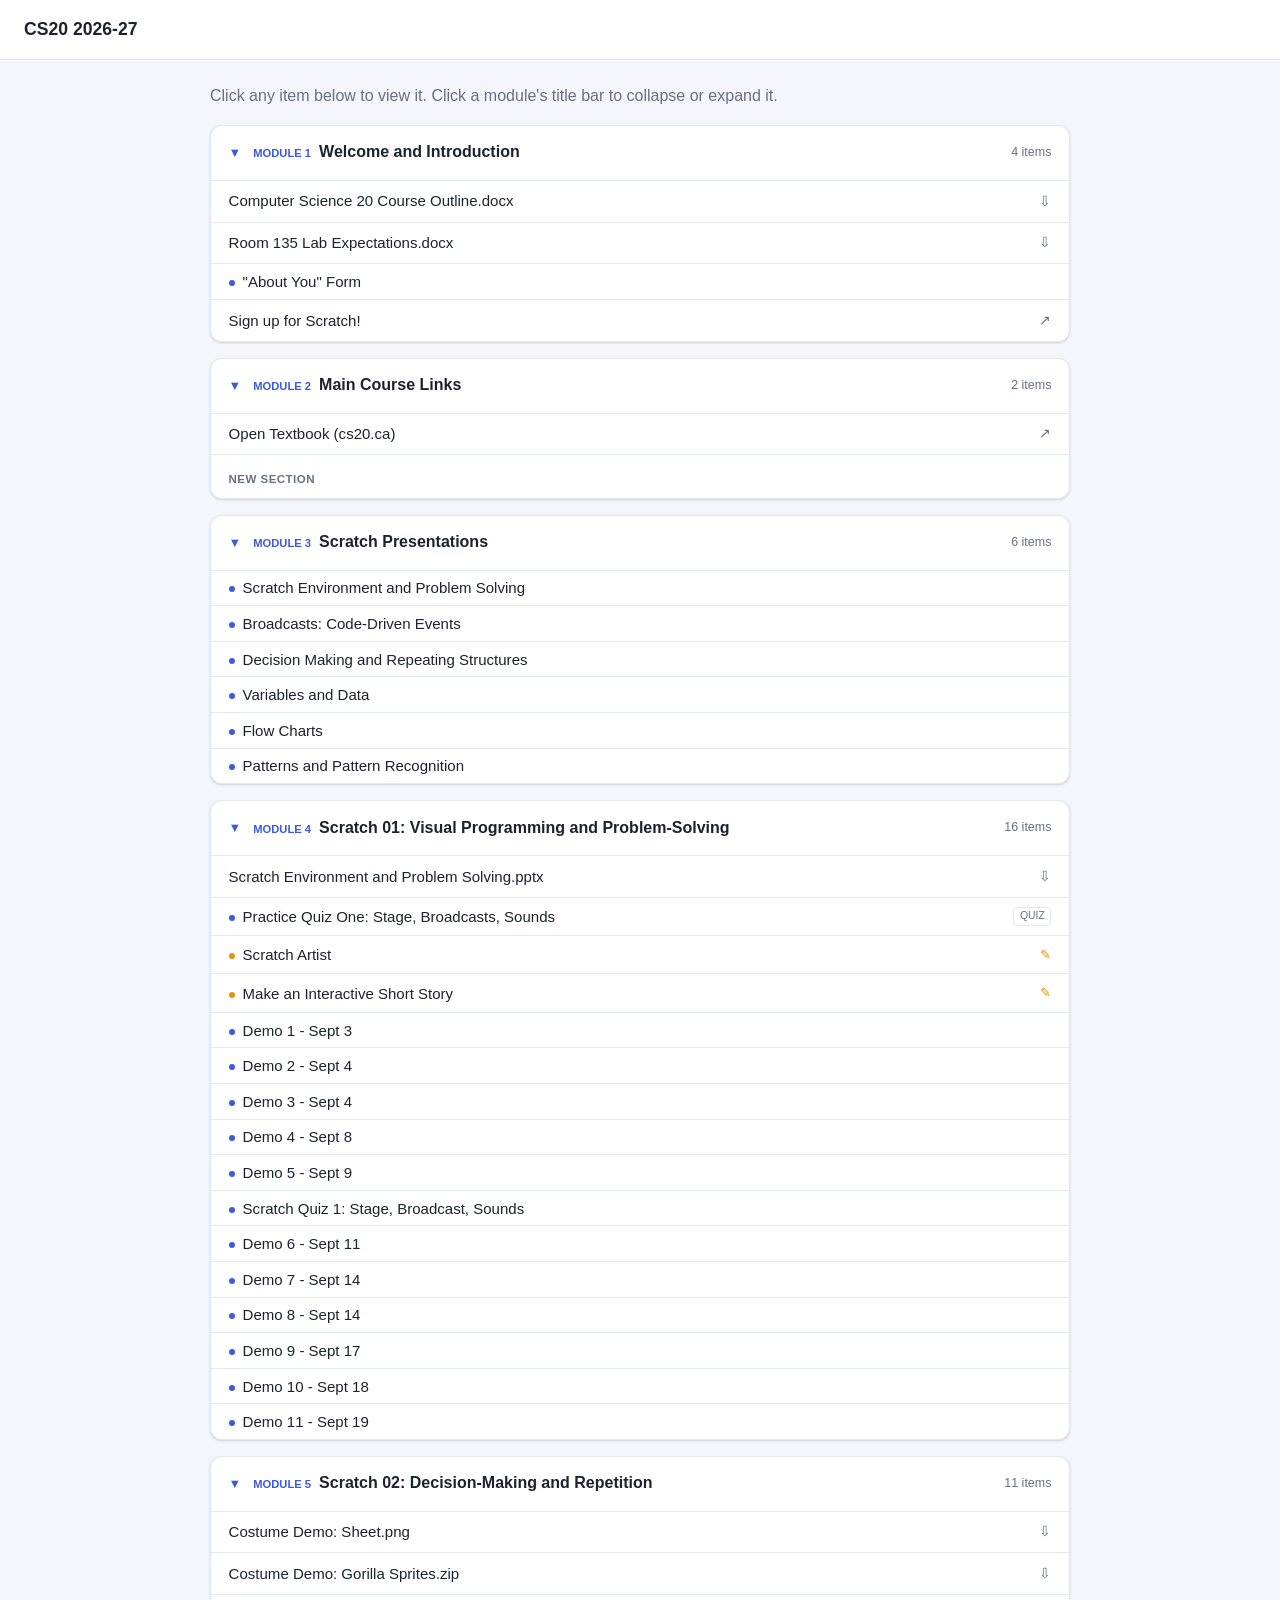
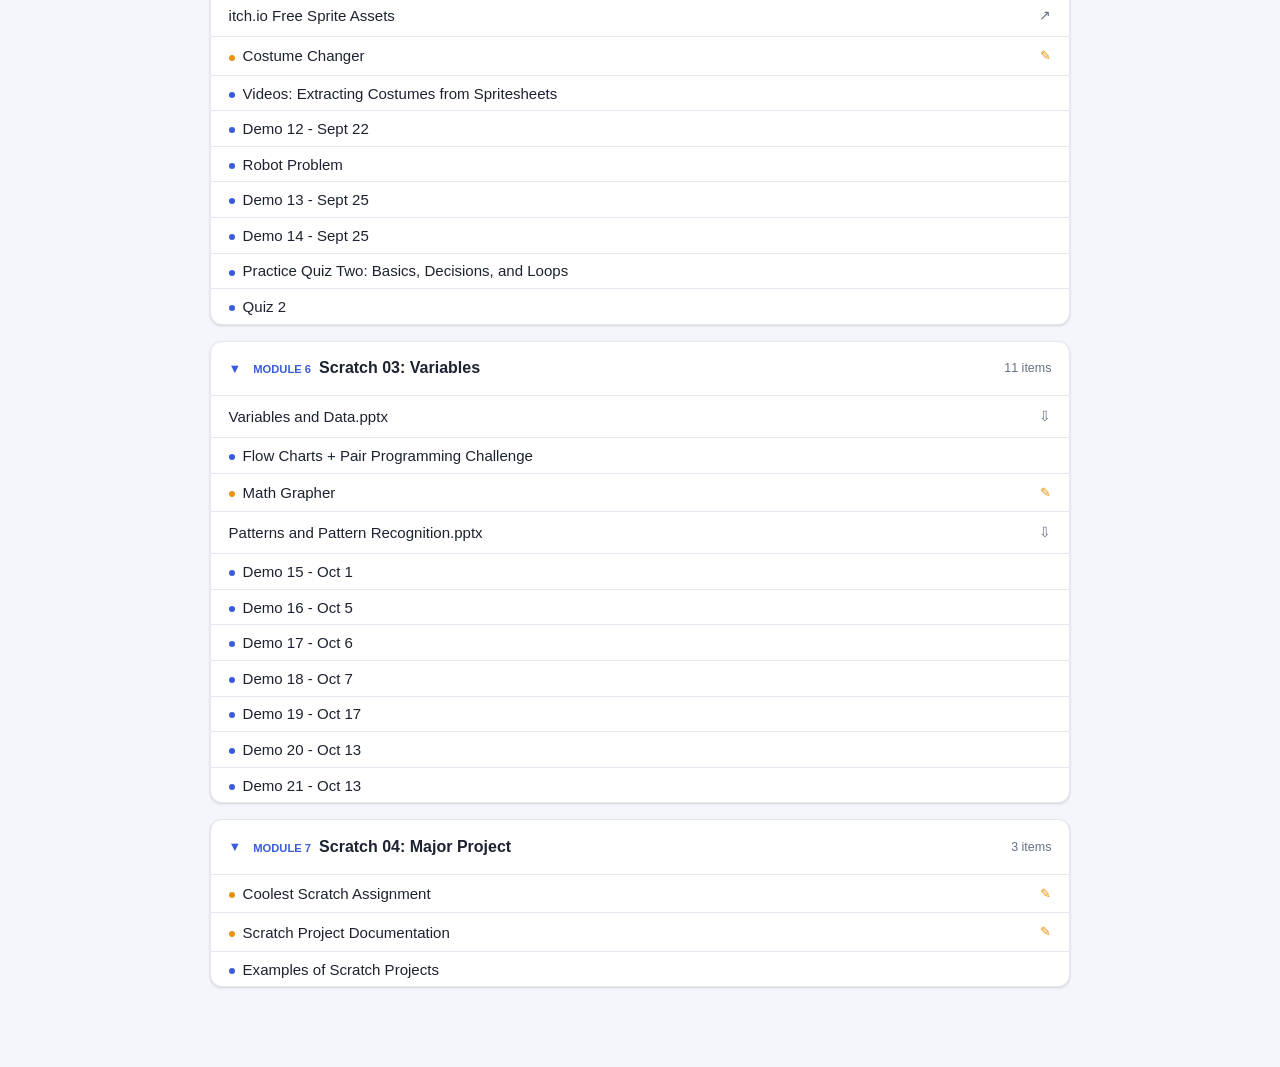
==== commit 0ccc9cfb: "edit" ====
--- a/publish/index.html
+++ b/publish/index.html
@@ -28,7 +28,7 @@
   </div>
 </div>
 
-<script id="site-data" type="application/json">{"site_title":"CS20 2026-27","modules":[{"id":"g91845993c5064874e3d78a3e156b6e75","slug":"01-welcome-and-introduction","title":"Welcome and Introduction","order":1,"items":[{"id":"g5f129f042e77a95aba22c080552499b5","kind":"file","title":"Computer Science 20 Course Outline.docx","nav_title":"Computer Science 20 Course Outline.docx","position":1,"published":true,"media_path":"media/web_resources/Computer-Science-20-Course-Outline.docx"},{"id":"g2e695c84068c3343bb5f97deb6b3b6ed","kind":"file","title":"Room 135 Lab Expectations.docx","nav_title":"Room 135 Lab Expectations.docx","position":2,"published":true,"media_path":"media/web_resources/Room-135-Lab-Expectations.docx"},{"id":"g63b6350ac749ba6158b2c3bce8c93046","kind":"page","title":"\"About You\" Form","nav_title":"\"About You\" Form","position":3,"published":true,"content_html":"<p><iframe src=\"https://docs.google.com/forms/d/e/1FAIpQLSegaIl3focUOhDIU2Z-i2d3DQUKVy0K6PmfbZacE_JIu9_ziQ/viewform?embedded=true\" width=\"840\" height=\"962\" loading=\"lazy\"></iframe></p>\n\n"},{"id":"g382d8461d7e0bd6464fedabca067cbf5","kind":"weblink","title":"Sign up for Scratch!","nav_title":"Sign up for Scratch!","position":4,"published":true,"external_url":"https://scratch.mit.edu/signup/3jywhjmxn"}]},{"id":"g44c03d1d0c799656da381e8cfdee834a","slug":"02-main-course-links","title":"Main Course Links","order":2,"items":[{"id":"gef8b66026b10be316510479917f5d6aa","kind":"weblink","title":"Open Textbook (cs20.ca)","nav_title":"Open Textbook (cs20.ca)","position":3,"published":true,"external_url":"https://cs20.ca"},{"id":"g4f435305b4a245c1b36dba31af562ca7","kind":"divider","title":"New Section","nav_title":"","published":true}]},{"id":"gecb79ca1d84195a6ddda061e450b7282","slug":"03-scratch-presentations","title":"Scratch Presentations","order":3,"items":[{"id":"gefa27eaddf6ed7d7cf647fe640f49387","kind":"page","title":"Scratch Environment and Problem Solving","nav_title":"Scratch Environment and Problem Solving","position":1,"published":true,"content_html":"<iframe src=\"https://docs.google.com/presentation/d/1h1kareIz2HPio5z1AHoqVAen3pp8zlx0Q4YoVPjZuzk/embed?start=false&amp;loop=false&amp;delayms=3000\" frameborder=\"0\" width=\"960\" height=\"569\" allowfullscreen=\"true\" mozallowfullscreen=\"true\" webkitallowfullscreen=\"true\" loading=\"lazy\"></iframe>\n\n"},{"id":"g72fc221d8c5d105eb574b8a34b6f7d8b","kind":"page","title":"Broadcasts: Code-Driven Events","nav_title":"Broadcasts: Code-Driven Events","position":2,"published":true,"content_html":"<p><iframe src=\"https://docs.google.com/presentation/d/e/2PACX-1vTC4f3h_jIHjVho5fzK0w4WyRMAMg6pt_AFoMKnBts4vqLBvua6BbgcfkN4BczFYgPj5TgxGNMBY3Nx/embed?start=false&amp;loop=false&amp;delayms=3000\" width=\"960\" height=\"569\" allowfullscreen=\"allowfullscreen\" webkitallowfullscreen=\"webkitallowfullscreen\" mozallowfullscreen=\"mozallowfullscreen\" loading=\"lazy\"></iframe></p>\n\n"},{"id":"g418b035d03d4898d0bc45727f1b50308","kind":"page","title":"Decision Making and Repeating Structures","nav_title":"Decision Making and Repeating Structures","position":3,"published":true,"content_html":"<iframe src=\"https://docs.google.com/presentation/d/1YuTFR_l0MJGR2ZD04QWhsULujAVp0Tmd2RtA2Odv9-g/embed?start=false&amp;loop=false&amp;delayms=3000\" frameborder=\"0\" width=\"960\" height=\"569\" allowfullscreen=\"true\" mozallowfullscreen=\"true\" webkitallowfullscreen=\"true\" loading=\"lazy\"></iframe>\n\n"},{"id":"gdd5cf817a0a21dda20a8e6f5428e7aac","kind":"page","title":"Variables and Data","nav_title":"Variables and Data","position":4,"published":true,"content_html":"<p><iframe src=\"https://docs.google.com/presentation/d/e/2PACX-1vQbWUm28rIuwCt0nmw1z0nyERg2GbLlaSsi6uoE1bIlUu6kb9hv5I4im4JaQhGPL6qLDSY4NrkPs2r3/embed?start=false&amp;loop=false&amp;delayms=3000\" width=\"960\" height=\"569\" allowfullscreen=\"allowfullscreen\" webkitallowfullscreen=\"webkitallowfullscreen\" mozallowfullscreen=\"mozallowfullscreen\" loading=\"lazy\"></iframe></p>\n\n"},{"id":"g531f258fb3a7463123819bf52a55a587","kind":"page","title":"Flow Charts","nav_title":"Flow Charts","position":5,"published":true,"content_html":"<p><iframe src=\"https://docs.google.com/presentation/d/e/2PACX-1vS-7HBBDjWRoZrNsJVhiI6aMYxX1BnA4aeMcUyeugLn5svZFzrOYYbJYjQDg0qKssxdZOwnrcm1fZbp/embed?start=false&amp;loop=false&amp;delayms=3000\" width=\"960\" height=\"569\" allowfullscreen=\"allowfullscreen\" webkitallowfullscreen=\"webkitallowfullscreen\" mozallowfullscreen=\"mozallowfullscreen\" loading=\"lazy\"></iframe></p>\n\n"},{"id":"g76a7b74488c2b9eacfb9b411606f38b7","kind":"page","title":"Patterns and Pattern Recognition","nav_title":"Patterns and Pattern Recognition","position":6,"published":true,"content_html":"<iframe src=\"https://docs.google.com/presentation/d/e/2PACX-1vQ6LQKnFaMMW2TGtBa4PAkWSAhmEDO2Q3li4FWln0_ig5EVpU13b9eRO3av9QzzRo0Y2R8eIwB54L63/embed?start=false&amp;loop=false&amp;delayms=3000\" frameborder=\"0\" width=\"960\" height=\"569\" allowfullscreen=\"true\" mozallowfullscreen=\"true\" webkitallowfullscreen=\"true\" loading=\"lazy\"></iframe>\n\n"}]},{"id":"gdcd327faba249ba761dbab487cb3232c","slug":"04-scratch-01-visual-programming-and-problem-solving","title":"Scratch 01:  Visual Programming and Problem-Solving","order":4,"items":[{"id":"g19b772f0930e01ce379854a4d39d0b98","kind":"file","title":"Scratch Environment and Problem Solving.pptx","nav_title":"Scratch Environment and Problem Solving.pptx","position":1,"published":true,"media_path":"media/web_resources/Scratch-Environment-and-Problem-Solving.pptx"},{"id":"gaf5e2a20b8a9e1de94bc40c4ca141a03","kind":"quiz","title":"Practice Quiz One:  Stage, Broadcasts, Sounds","nav_title":"Practice Quiz One:  Stage, Broadcasts, Sounds","position":2,"published":true,"content_html":"<div class=\"item-meta\"><span class=\"meta-points\"><strong>Points:</strong> 6.0</span></div><p>This practice quiz is connected to our first few days of class, and will help prepare you for the first graded quiz!</p><div class=\"qz-questions\">\n<div class=\"qz-question\"><h3 class=\"qz-qtitle\">Scratch - Stage</h3>\n<div class=\"qz-qtext\"><div>\n<p><span>Assuming a stage width of </span><span>4</span><span>8</span><span>0</span><span> and a stage height of </span><span>3</span><span>6</span><span>0</span><span>,</span><span> what is the current y-position of Scratch?</span></p>\n<p><span><img src=\"https://sps.blackboard.com/bbcswebdav/xid-1294534_1\" alt=\"\" width=\"324\" height=\"269\" loading=\"lazy\"></span></p>\n<p><img src=\"media/web_resources/W01-Q-04-.JPG\" alt=\"Stage Question\" loading=\"lazy\"></p>\n</div></div>\n<ul class=\"qz-choices\">\n<li class=\"qz-choice qz-correct\"><span class=\"qz-mark\">&#10003;</span> 90</li>\n<li class=\"qz-choice\"><span class=\"qz-mark\"></span> 0</li>\n<li class=\"qz-choice\"><span class=\"qz-mark\"></span> 360</li>\n<li class=\"qz-choice\"><span class=\"qz-mark\"></span> -180</li>\n</ul>\n</div>\n<div class=\"qz-question\"><h3 class=\"qz-qtitle\">Scratch - Stage</h3>\n<div class=\"qz-qtext\"><div>\n<p><span>Assuming a stage width of 480 and a stage height of 360, what is the current </span><strong>x-position</strong><span> of Scratch?</span></p>\n<p><img src=\"media/web_resources/assessment_questions/W01-Q-06.JPG\" alt=\"\" data-decorative=\"true\" loading=\"lazy\"></p>\n</div></div>\n<ul class=\"qz-choices\">\n<li class=\"qz-choice qz-correct\"><span class=\"qz-mark\">&#10003;</span> 240</li>\n<li class=\"qz-choice\"><span class=\"qz-mark\"></span> 480</li>\n<li class=\"qz-choice\"><span class=\"qz-mark\"></span> -120</li>\n<li class=\"qz-choice\"><span class=\"qz-mark\"></span> 0</li>\n</ul>\n</div>\n<div class=\"qz-question\"><h3 class=\"qz-qtitle\">Question</h3>\n<div class=\"qz-qtext\"><div>\n<p>What type of program behavior would you expect to happen when the following script is manually activated?</p>\n<p><img src=\"media/web_resources/assessment_questions/if.JPG\" alt=\"if.JPG\" width=\"299\" height=\"195\" loading=\"lazy\"></p>\n</div></div>\n<ul class=\"qz-choices\">\n<li class=\"qz-choice qz-correct\"><span class=\"qz-mark\">&#10003;</span> Short movement by sprite and a possible rotation.</li>\n<li class=\"qz-choice\"><span class=\"qz-mark\"></span> Sprite will move back and forth across the screen.</li>\n<li class=\"qz-choice\"><span class=\"qz-mark\"></span> Sprite will move across screen and turn 90 to the right each time it hits a wall.</li>\n<li class=\"qz-choice\"><span class=\"qz-mark\"></span> No action</li>\n</ul>\n</div>\n<div class=\"qz-question\"><h3 class=\"qz-qtitle\">Scratch - Broadcast Events</h3>\n<div class=\"qz-qtext\"><div>\n<p>Predict the behavior of the following scripts when the green flag is clicked.</p>\n<p><img src=\"media/web_resources/Scratch-Q01P-01.PNG\" alt=\"\" width=\"581\" height=\"373\" data-decorative=\"true\" loading=\"lazy\"></p>\n</div></div>\n<ul class=\"qz-choices\">\n<li class=\"qz-choice qz-correct\"><span class=\"qz-mark\">&#10003;</span> The sprite will say &quot;Beta&quot; followed by &quot;Charlie&quot;</li>\n<li class=\"qz-choice\"><span class=\"qz-mark\"></span> The sprite will say &quot;Alpha&quot;, followed by &quot;Beta&quot;, followed by &quot;Charlie&quot;</li>\n<li class=\"qz-choice\"><span class=\"qz-mark\"></span> The sprite will say &quot;Charlie&quot; only</li>\n<li class=\"qz-choice\"><span class=\"qz-mark\"></span> The sprite will say &quot;Beta&quot; only</li>\n<li class=\"qz-choice\"><span class=\"qz-mark\"></span> The sprite will say &quot;Alpha&quot; only</li>\n<li class=\"qz-choice\"><span class=\"qz-mark\"></span> The sprite will continuously say &quot;Alpha&quot;, &quot;Beta&quot;, &quot;Charlie&quot; over and over forever.</li>\n</ul>\n</div>\n</div>"},{"id":"g71961a6a70278d18dc49a324d707a36d","kind":"assignment","title":"Scratch Artist","nav_title":"Scratch Artist","position":3,"published":true,"content_html":"<div class=\"item-meta\"><span class=\"meta-points\"><strong>Points:</strong> 10.0</span> &middot; <span class=\"meta-submission\"><strong>Submission type:</strong> online upload</span> &middot; <span class=\"meta-ext\"><strong>Allowed file types:</strong> sb3</span></div><p dir=\"ltr\"><img src=\"media/web_resources/Uploaded-Media/artist.PNG\" alt=\"artist.PNG\" data-api-endpoint=\"https://canvas.instructure.com/api/v1/courses/10266881/files/268938327\" data-api-returntype=\"File\" loading=\"lazy\"></p>\n<p dir=\"ltr\">This will add all of the pen blocks that you’ll need for this project.</p>\n<p><br><br></p>\n<p dir=\"ltr\"><span style=\"font-size: 18pt;\"><strong>Base Feature Requirements</strong></span></p>\n<p>&nbsp;</p>\n<p dir=\"ltr\"><i>Completing the following basic features will allow for a maximum grade of 9/10. The remaining Challenge Features will account for the remaining 1 mark.</i></p>\n<p>&nbsp;</p>\n<ol>\n<li dir=\"ltr\">\n<p dir=\"ltr\">Create a program that features one sprite (choose any that you want). When the green flag is pressed, this sprite should begin at the origin (0,0), and choose a random direction to move automatically<br><br></p>\n<ul>\n<li dir=\"ltr\">\n<p dir=\"ltr\">As it moves, it should use the pen to draw a trail of its motion.</p>\n</li>\n<li dir=\"ltr\">\n<p dir=\"ltr\">Whenever an edge of the stage is encountered, the sprite should bounce.</p>\n</li>\n<li dir=\"ltr\">Movement must use the&nbsp;<strong>move</strong><strong> block.</strong>&nbsp; No <span style=\"text-decoration: underline;\">glides</span> or <span style=\"text-decoration: underline;\">goto</span> blocks for this feature.</li>\n</ul>\n<br>\n<p>&nbsp;</p>\n</li>\n</ol>\n<ol start=\"2\">\n<li dir=\"ltr\">\n<p dir=\"ltr\">This project should include both<span>&nbsp;</span><strong>background<span>&nbsp;</span></strong><strong>music<span>&nbsp;</span></strong>as well as<span>&nbsp;</span><strong>sound<span>&nbsp;</span></strong><strong>effects</strong>.<br><br></p>\n<ul>\n<li dir=\"ltr\">\n<p dir=\"ltr\">When the green flag is pressed, start some background music. This should play continually until the user stops the program.</p>\n</li>\n<li dir=\"ltr\">\n<p dir=\"ltr\">Have a sound effect play whenever the sprite bounces on the edges of the stage<br>&nbsp; &nbsp; &nbsp; <span style=\"color: #e03e2d;\">HINT:</span>&nbsp; &nbsp;<span style=\"color: #7e8c8d;\">The <img src=\"media/web_resources/Uploaded-Media/Scratch-If-on-edge-bounce.PNG\" alt=\"Scratch - If on edge bounce.PNG\" width=\"127\" height=\"53\" data-api-endpoint=\"https://canvas.instructure.com/api/v1/courses/10266881/files/269192261\" data-api-returntype=\"File\" loading=\"lazy\"> is needed, but you have your program handle the sound effect&nbsp;<strong>first.</strong> This is because the \"bounce\" action spins the character and often they will no longer be touching the edge. Use <img src=\"media/web_resources/Uploaded-Media/Scratch-If-touching-edge.PNG\" alt=\"Scratch - If touching edge.PNG\" width=\"214\" height=\"87\" data-api-endpoint=\"https://canvas.instructure.com/api/v1/courses/10266881/files/269192398\" data-api-returntype=\"File\" loading=\"lazy\"> to help with adding a sound effect each time the sprite runs into the edge of the stage.</span></p>\n</li>\n</ul>\n<br>\n<p>&nbsp;</p>\n</li>\n</ol>\n<ol start=\"3\">\n<li dir=\"ltr\">\n<p dir=\"ltr\">Allow the pen characteristics to be modified by the user as follows:<br><br></p>\n<ul>\n<li dir=\"ltr\">\n<p dir=\"ltr\">The<strong><span>&nbsp;</span>Z key</strong><span>&nbsp;</span>will decrease the size of the pen</p>\n</li>\n<li dir=\"ltr\">\n<p dir=\"ltr\">The<strong><span>&nbsp;</span>X key</strong><span>&nbsp;</span>will increase the size of the pen</p>\n</li>\n<li dir=\"ltr\">\n<p dir=\"ltr\">The<strong><span>&nbsp;</span>C key</strong><span>&nbsp;</span>will change the colour of the pen</p>\n</li>\n<li>The<strong><span>&nbsp;</span>R key</strong><span>&nbsp;</span>will reset the drawing (erase all)</li>\n</ul>\n<br>\n<p>&nbsp;</p>\n</li>\n</ol>\n<p>&nbsp;</p>\n<p dir=\"ltr\"><span style=\"font-size: 18pt;\"><strong>Challenge Features</strong></span><br><br></p>\n<ol>\n<li dir=\"ltr\">\n<p dir=\"ltr\">Add a second sprite into the sketch, whose<span>&nbsp;</span><strong>movement will be controlled by the user</strong>.</p>\n<ul>\n<li dir=\"ltr\">\n<p dir=\"ltr\">Use the four arrow keys ( &nbsp;↑ ← ↓ → ) to control the sprite’s x-position and y-position.</p>\n</li>\n<li dir=\"ltr\">\n<p dir=\"ltr\">Use pen commands to make this sprite draw a line wherever it moves</p>\n</li>\n</ul>\n<p>&nbsp;</p>\n</li>\n<li>Allow this sprite’s <strong>pen size</strong> and <strong>pen colour </strong>to be changed whenever this sprite touches the other (bouncing) sprite, according to the following scheme:\n<ul>\n<li>If the user-controlled sprite is on the left half of the screen:\n<ul>\n<li>Change the pen size by 2</li>\n</ul>\n</li>\n<li>If the user-controlled sprite is on the right half of the screen:\n<ul>\n<li>Change the pen colour by 10</li>\n</ul>\n</li>\n</ul>\n</li>\n</ol>\n<p>&nbsp;</p>\n<p dir=\"ltr\">&nbsp;</p>\n\n"},{"id":"g0c3d2c9fc83798f3424d2eec9f96f4da","kind":"assignment","title":"Make an Interactive Short Story","nav_title":"Make an Interactive Short Story","position":4,"published":true,"content_html":"<div class=\"item-meta\"><span class=\"meta-points\"><strong>Points:</strong> 5.0</span> &middot; <span class=\"meta-submission\"><strong>Submission type:</strong> online upload</span> &middot; <span class=\"meta-ext\"><strong>Allowed file types:</strong> sb3,zip</span></div><p>To experiment with <i>creating your own events</i> <i>with broadcasts and taking user inpu</i><i>t</i>, create an interactive short story or play. Create characters, experiment with moving sprites around the stage – it’s up to you!</p>\n<p><strong><img src=\"media/web_resources/Uploaded-Media/Interactive-A2-01.PNG\" alt=\"Interactive A2 - 01.PNG\" width=\"708\" height=\"252\" data-api-endpoint=\"https://canvas.instructure.com/api/v1/courses/8596367/files/242887403\" data-api-returntype=\"File\" loading=\"lazy\"><br></strong></p>\n<p><strong>Base Features<br></strong></p>\n<ol>\n<li dir=\"ltr\">\n<p dir=\"ltr\">Within your story, you must include the following components:</p>\n<ul>\n<li dir=\"ltr\">\n<p dir=\"ltr\">At least one Backdrop</p>\n</li>\n<li dir=\"ltr\">\n<p dir=\"ltr\">At least two characters</p>\n</li>\n<li dir=\"ltr\">\n<p dir=\"ltr\">At least<strong> five broadcast statements</strong></p>\n</li>\n</ul>\n<p><span style=\"color: var(--ic-brand-font-color-dark); font-family: inherit; font-size: 1rem;\">Broadcasts must be named appropriately (“bear appears” rather than “message1\")<br><br></span></p>\n</li>\n<li dir=\"ltr\">\n<p><span style=\"color: var(--ic-brand-font-color-dark); font-family: inherit; font-size: 1rem;\">Ask the user at least one question (using the ask block)</span></p>\n</li>\n</ol>\n<div class=\"editor-indent\">\n<ul>\n<li style=\"list-style-type: none;\">\n<ul>\n<li>The <strong>answer to this question </strong>should be used in an IF or IF/ELSE statement so that the user’s response impacts what happens in the story.</li>\n</ul>\n</li>\n</ul>\n</div>\n<p><img src=\"media/web_resources/Uploaded-Media/Interactive-A2-02.PNG\" alt=\"Interactive A2 - 02.PNG\" data-api-endpoint=\"https://canvas.instructure.com/api/v1/courses/8596367/files/242887786\" data-api-returntype=\"File\" loading=\"lazy\"></p>\n<p><strong>Challenge Features</strong></p>\n<ol>\n<li dir=\"ltr\">\n<p dir=\"ltr\">Incorporate a second user-input question that is used in a condition</p>\n</li>\n<ul>\n<li dir=\"ltr\">\n<p dir=\"ltr\">Using the <strong>ask </strong>block for user-input</p>\n</li>\n<li dir=\"ltr\">\n<p dir=\"ltr\">Using the answer block inside an <strong>IF</strong> or<strong> IF/ELSE </strong>blocks<br><br></p>\n</li>\n</ul>\n<li dir=\"ltr\">\n<p dir=\"ltr\">Include some image or costume effects that are applied depending on the user’s input</p>\n</li>\n</ol>\n<p>&nbsp;</p>\n<p><strong>Outcomes</strong></p>\n<p>CP1, FP3</p>\n\n"},{"id":"g950486a827c541cbbff0f8a710f54008","kind":"page","title":"New Page","nav_title":"Demo 1 - Sept 3","published":true,"content_html":"<a href=\"https://scratch.mit.edu/projects/1127337218\">https://scratch.mit.edu/projects/1127337218</a><p></p>"},{"id":"gbdfbae7866fe49cfbe5a1efb67cd34d8","kind":"page","title":"New Page","nav_title":"Demo 2 - Sept 4","published":true,"content_html":"<a href=\"https://scratch.mit.edu/projects/1378135008\">https://scratch.mit.edu/projects/1378135008</a><p></p>"},{"id":"gba5bb81259b04fd5a52fed03624e476c","kind":"page","title":"New Page","nav_title":"Demo 3 - Sept 4","published":true,"content_html":"<a href=\"https://scratch.mit.edu/projects/1378139125\">https://scratch.mit.edu/projects/1378139125</a><p></p>"},{"id":"g0c8e156692d14d86b7dd7482a7e31037","kind":"page","title":"New Page","nav_title":"Demo 4 - Sept 8","published":true,"content_html":"https://scratch.mit.edu/projects/1379180215<p></p>"},{"id":"g107b43f2cd724b98b35a0fe09a2c76ed","kind":"page","title":"New Page","nav_title":"Demo 5 - Sept 9","published":true,"content_html":"<a href=\"https://scratch.mit.edu/projects/1379547482\">https://scratch.mit.edu/projects/1379547482</a><p></p>"},{"id":"gd573a6281d5e493bbd9a59d99eb3210c","kind":"page","title":"New Page","nav_title":"Scratch Quiz 1: Stage, Broadcast, Sounds","published":true,"content_html":"<a href=\"https://docs.google.com/forms/d/e/1FAIpQLScedvLwvCU6SBttZHm8q2va1PtP1KXKS8XFJz7DJw_8neM4dw/viewform?usp=publish-editor\">https://docs.google.com/forms/d/e/1FAIpQLScedvLwvCU6SBttZHm8q2va1PtP1KXKS8XFJz7DJw_8neM4dw/viewform?usp=publish-editor</a><p></p>"},{"id":"g2e8b0cc1c8264c4fbdcea8592968bafe","kind":"page","title":"New Page","nav_title":"Demo 6 - Sept 11","published":true,"content_html":"https://scratch.mit.edu/projects/1380267941<p></p>"},{"id":"g01b34341444346fbbf76b27a38759ddc","kind":"page","title":"New Page","nav_title":"Demo 7 - Sept 14","published":true,"content_html":"https://scratch.mit.edu/projects/1381071161<p></p>"},{"id":"g8f0260fb6c1c452ba2e028d08bfa2a30","kind":"page","title":"New Page","nav_title":"Demo 8 - Sept 14","published":true,"content_html":"<a href=\"https://scratch.mit.edu/projects/1381081390\">https://scratch.mit.edu/projects/1381081390</a><p></p>"},{"id":"g8808670fec9a4de1ad246c6c88db3989","kind":"page","title":"New Page","nav_title":"Demo 9 - Sept 17","published":true,"content_html":"<a href=\"https://scratch.mit.edu/projects/1217301680\">https://scratch.mit.edu/projects/1217301680</a><p></p>"},{"id":"g4b01ad51a1564a9e9a3fb5708784f3a8","kind":"page","title":"New Page","nav_title":"Demo 10 - Sept 18","published":true,"content_html":"<a href=\"https://scratch.mit.edu/projects/1382263776\">https://scratch.mit.edu/projects/1382263776</a>"},{"id":"g46afac96969648d2b47bf5ffbeefd705","kind":"page","title":"New Page","nav_title":"Demo 11 - Sept 19","published":true,"content_html":"<a href=\"https://scratch.mit.edu/projects/1382635331\">https://scratch.mit.edu/projects/1382635331</a><p></p>"}]},{"id":"g723b07093524102ff34fc22935e12d83","slug":"05-scratch-02-decision-making-and-repetition","title":"Scratch 02: Decision-Making and Repetition","order":5,"items":[{"id":"g46d23a5db0236ffac985e661c5235cb3","kind":"file","title":"Sheet.png","nav_title":"Costume Demo: Sheet.png","position":1,"published":true,"media_path":"media/web_resources/Sheet.png"},{"id":"g53af58e669bd7149167cf832846c9e3e","kind":"file","title":"Gorilla Sprites.zip","nav_title":"Costume Demo: Gorilla Sprites.zip","position":2,"published":true,"media_path":"media/web_resources/Gorilla-Sprites.zip"},{"id":"gca2254f1cb22cf3a04199e7e0ec5dfc4","kind":"weblink","title":"itch.io Free Sprite Assets","nav_title":"itch.io Free Sprite Assets","position":3,"published":true,"external_url":"https://itch.io/game-assets/free/tag-sprites"},{"id":"g1682351047766026f8293acd959d8342","kind":"assignment","title":"Costume Changer","nav_title":"Costume Changer","position":4,"published":true,"content_html":"<div class=\"item-meta\"><span class=\"meta-points\"><strong>Points:</strong> 10.0</span> &middot; <span class=\"meta-submission\"><strong>Submission type:</strong> online upload</span> &middot; <span class=\"meta-ext\"><strong>Allowed file types:</strong> sb3</span></div><p>This program should showcase your ability to create more complex animations through the use of sprite costumes.<br><img src=\"media/web_resources/Uploaded-Media/Scratch-M02-A02-I01.png\" alt=\"Scratch M02 - A02 - I01.png\" width=\"825\" height=\"184\" data-api-endpoint=\"https://canvas.instructure.com/api/v1/courses/8596367/files/241852529\" data-api-returntype=\"File\" loading=\"lazy\"><br>&nbsp;</p>\n<p><span style=\"font-size: 14pt;\"><strong>Base Features&nbsp;</strong></span></p>\n<ol style=\"list-style-type: decimal;\">\n<li>At least one sprite from the sprite library move around the stage autonomously (not controlled by the user) and cycle through its costumes appropriately. Make sure to choose a sprite that has more than one costume!<br><br>\n</li>\n<li>A sprite from a custom spritesheet should be controlled by user keyboard input (arrow keys).<br><br>\n<ul style=\"list-style-type: disc;\">\n<li>searching for \"spritesheet\" will yield many options. Refer to the videos below for how to rip images from a spritesheet and upload them to Scratch.</li>\n<li>animate this sprite by cycling through costumes using a repeat (loop) block.</li>\n<li>There must be at least 4 costumes in the animation that is continually being cycled.</li>\n</ul>\n</li>\n<li>\n<p>If you are working on a computer without any graphics applications installed, there are web-based alternatives. One option is <a href=\"https://www.photopea.com/\">https://www.photopea.com/</a></p>\n</li>\n<li>\n<p>Your program should use <strong>two different backdrops</strong>. One should be displayed when the sprite controlled by the user is on the left half of the stage, and the other should be used when that sprite is on the right half.</p>\n</li>\n</ol>\n<p>&nbsp;</p>\n<p><span style=\"font-size: 14pt;\"><strong>Challenge Features</strong></span></p>\n<ol>\n<li>\n<p>Add 2 additional \"actions\" (additional sets of animation frames)&nbsp; that are displayed through the use of different costumes and are activated by keyboard input.</p>\n<ul style=\"list-style-type: disc;\">\n<li>When no buttons are pressed, an&nbsp;<strong>idle animation</strong> should continue to loop</li>\n<li>You'll need to use some logic to distinguish between when&nbsp;<em>particular buttons are pressed</em> and&nbsp;<em>when those particular buttons are&nbsp;<strong>not pressed...</strong></em>\n</li>\n</ul>\n</li>\n</ol>\n<p>&nbsp;</p>\n<p><span style=\"font-size: 14pt;\"><strong>Sample Output</strong></span></p>\n<p><em>A solution may look something like this example:</em></p>\n<div>\n<div>\n<div id=\"id_videojs_626979d16e6d6_1\" title=\"gJKXc8uxObw\" role=\"region\" aria-label=\"Video Player\" data-setup-lazy=\"{&quot;techOrder&quot;: [&quot;youtube&quot;], &quot;sources&quot;: [{&quot;type&quot;: &quot;video/youtube&quot;, &quot;src&quot;:&quot;https://youtu.be/gJKXc8uxObw&quot;}], &quot;language&quot;: &quot;en&quot;, &quot;fluid&quot;: true}\">\n<div><iframe id=\"id_videojs_626979d16e6d6_1_youtube_api\" title=\"YouTube video player\" src=\"https://www.youtube.com/embed/gJKXc8uxObw?controls=0&amp;modestbranding=1&amp;rel=0&amp;showinfo=0&amp;loop=0&amp;fs=0&amp;hl=en&amp;enablejsapi=1&amp;origin=https%3A%2F%2Fmoodle4u.portagecollege.ca&amp;widgetid=1\" width=\"640\" height=\"360\" allowfullscreen=\"allowfullscreen\" allow=\"accelerometer; autoplay; clipboard-write; encrypted-media; gyroscope; picture-in-picture\" data-mce-fragment=\"1\" loading=\"lazy\"></iframe></div>\n</div>\n</div>\n</div>\n<p><br><br><span style=\"font-size: 14pt;\"><strong>How to Rip images from a Spritesheet</strong></span><br>Using Photoshop (if you have access to it):&nbsp; &nbsp; &nbsp;</p>\n<div>\n<div>\n<div id=\"id_videojs_626979d16e897_2\" title=\"watch\" role=\"region\" aria-label=\"Video Player\" data-setup-lazy=\"{&quot;techOrder&quot;: [&quot;youtube&quot;], &quot;sources&quot;: [{&quot;type&quot;: &quot;video/youtube&quot;, &quot;src&quot;:&quot;https://www.youtube.com/watch?v=Sbtq5qoeJFQ&quot;}], &quot;language&quot;: &quot;en&quot;, &quot;fluid&quot;: true}\">\n<div><iframe id=\"id_videojs_626979d16e897_2_youtube_api\" title=\"YouTube video player\" src=\"https://www.youtube.com/embed/Sbtq5qoeJFQ?controls=0&amp;modestbranding=1&amp;rel=0&amp;showinfo=0&amp;loop=0&amp;fs=0&amp;hl=en&amp;enablejsapi=1&amp;origin=https%3A%2F%2Fmoodle4u.portagecollege.ca&amp;widgetid=2\" width=\"640\" height=\"360\" allowfullscreen=\"allowfullscreen\" allow=\"accelerometer; autoplay; clipboard-write; encrypted-media; gyroscope; picture-in-picture\" data-mce-fragment=\"1\" loading=\"lazy\"></iframe></div>\n</div>\n</div>\n</div>\n<p>&nbsp;</p>\n<p>Using Photopea (free, web-based):&nbsp; &nbsp;</p>\n<div>\n<div>\n<iframe title=\"YouTube video player\" src=\"https://www.youtube.com/embed/YuIzYZ9UbJ0\" width=\"560\" height=\"315\" allowfullscreen=\"allowfullscreen\" allow=\"accelerometer; autoplay; clipboard-write; encrypted-media; gyroscope; picture-in-picture\" data-mce-fragment=\"1\" loading=\"lazy\"></iframe>\n<div>\n<p dir=\"ltr\">&nbsp;</p>\n<p id=\"yui_3_17_2_1_1650866815541_30\" dir=\"ltr\"><span style=\"font-family: verdana, geneva, sans-serif; font-size: 14pt;\"><strong>Submission Details</strong></span><br><br></p>\n<p style=\"padding-left: 40px;\" dir=\"ltr\">For this project, you should submit your work as a&nbsp;<strong>.sb3 file.</strong></p>\n<p style=\"padding-left: 40px;\" dir=\"ltr\">You can download the sb3 file directly from the scratch editor.&nbsp;&nbsp;<strong>File → Save to your Computer<br><br></strong><strong><img src=\"media/web_resources/Uploaded-Media/Scratch-Save-to-your-computer.png\" alt=\"Scratch - Save to your computer.png\" data-api-endpoint=\"https://canvas.instructure.com/api/v1/courses/8596367/files/241852364\" data-api-returntype=\"File\" loading=\"lazy\"><br>&nbsp;</strong></p>\n</div>\n</div>\n</div>\n\n"},{"id":"g3be3ffe98293ec6a0dd7631ca8f82e5a","kind":"page","title":"Videos: Extracting Costumes from Spritesheets","nav_title":"Videos: Extracting Costumes from Spritesheets","position":5,"published":true,"content_html":"<p><span style=\"font-size: 14pt;\"><strong>How to Rip images from a Spritesheet</strong></span></p>\n<p>Using Photopea (free, web-based):&nbsp; &nbsp;</p>\n<div>\n<div><iframe title=\"YouTube video player\" src=\"https://www.youtube.com/embed/YuIzYZ9UbJ0\" width=\"560\" height=\"315\" loading=\"lazy\" allowfullscreen=\"allowfullscreen\" allow=\"accelerometer; autoplay; clipboard-write; encrypted-media; gyroscope; picture-in-picture\" data-mce-fragment=\"1\"></iframe>\n<div>\n<p dir=\"ltr\">&nbsp;</p>\n</div>\n</div>\n</div>\n<p>Using Photoshop (if you have access to it):&nbsp; &nbsp; &nbsp;</p>\n<div>\n<div>\n<div id=\"id_videojs_626979d16e897_2\" title=\"watch\" role=\"region\" aria-label=\"Video Player\" data-setup-lazy=\"{&quot;techOrder&quot;: [&quot;youtube&quot;], &quot;sources&quot;: [{&quot;type&quot;: &quot;video/youtube&quot;, &quot;src&quot;:&quot;https://www.youtube.com/watch?v=Sbtq5qoeJFQ&quot;}], &quot;language&quot;: &quot;en&quot;, &quot;fluid&quot;: true}\">\n<div><iframe id=\"id_videojs_626979d16e897_2_youtube_api\" title=\"YouTube video player\" src=\"https://www.youtube.com/embed/Sbtq5qoeJFQ?controls=0&amp;modestbranding=1&amp;rel=0&amp;showinfo=0&amp;loop=0&amp;fs=0&amp;hl=en&amp;enablejsapi=1&amp;origin=https%3A%2F%2Fmoodle4u.portagecollege.ca&amp;widgetid=2\" width=\"640\" height=\"360\" loading=\"lazy\" allowfullscreen=\"allowfullscreen\" allow=\"accelerometer; autoplay; clipboard-write; encrypted-media; gyroscope; picture-in-picture\" data-mce-fragment=\"1\"></iframe></div>\n</div>\n</div>\n</div>\n<p>&nbsp;</p>\n\n"},{"id":"g10389b762d364a419b4cf6f0ae851da7","kind":"page","title":"New Page","nav_title":"Demo 12 - Sept 22","published":true,"content_html":"<a href=\"https://scratch.mit.edu/projects/1383412415\">https://scratch.mit.edu/projects/1383412415</a><p></p>"},{"id":"gf3c7a1f001674eadbafb3050409f5626","kind":"page","title":"New Page","nav_title":"Robot Problem","published":true,"content_html":"<a href=\"https://docs.google.com/presentation/d/e/2PACX-1vS40EeeXwmWbXSFXJATfFJK9uktAz1YD2m398sT4bWj-h8cvc747KpCeo9t9fBvG57PhMV4u1estFLr/pub?start=false&amp;loop=false&amp;delayms=3000&amp;slide=id.g26a271a4aae_0_10\">https://docs.google.com/presentation/d/e/2PACX-1vS40EeeXwmWbXSFXJATfFJK9uktAz1YD2m398sT4bWj-h8cvc747KpCeo9t9fBvG57PhMV4u1estFLr/pub?start=false&amp;loop=false&amp;delayms=3000&amp;slide=id.g26a271a4aae_0_10</a><p></p>"},{"id":"g324808176a7945e693fc8d67c9b437d7","kind":"page","title":"New Page","nav_title":"Demo 13 - Sept 25","published":true,"content_html":"<a href=\"https://scratch.mit.edu/projects/1385042374\">https://scratch.mit.edu/projects/1385042374</a><p></p>"},{"id":"ga84d333dbcfd4edca3f18a5f9e02286d","kind":"page","title":"New Page","nav_title":"Demo 14 - Sept 25","published":true,"content_html":"<a href=\"https://scratch.mit.edu/projects/1385047842\">https://scratch.mit.edu/projects/1385047842</a><p></p>"},{"id":"ge866d094ca9642e9af041431ddec24a2","kind":"page","title":"New Page","nav_title":"Practice Quiz Two: Basics, Decisions, and Loops","published":true,"content_html":"<a href=\"https://docs.google.com/forms/d/e/1FAIpQLSeGvueo04GhbL22ezHzRvNXaUkDCFXWEZUat3Mf3ymOf15g-g/viewform?usp=publish-editor\">https://docs.google.com/forms/d/e/1FAIpQLSeGvueo04GhbL22ezHzRvNXaUkDCFXWEZUat3Mf3ymOf15g-g/viewform?usp=publish-editor</a><p></p>"},{"id":"gf87e428bb1af469aba0fc78ffb45bacf","kind":"page","title":"New Page","nav_title":"Quiz 2","published":true,"content_html":"https://docs.google.com/forms/d/e/1FAIpQLSfFF1tUfZfUoULWMyJWriiyCL-Lyk91IRcYdboE7hLMZCFpvw/viewform?usp=dialog"}]},{"id":"g006dd7d12c54c4c6bb158178d01ffe26","slug":"06-scratch-03-variables","title":"Scratch 03: Variables","order":6,"items":[{"id":"g09d172fa889345812ea7979e738249a8","kind":"file","title":"Variables and Data.pptx","nav_title":"Variables and Data.pptx","position":2,"published":true,"media_path":"media/web_resources/Variables-and-Data.pptx"},{"id":"gbdbea40795ddfbf680df929bb128f874","kind":"page","title":"Flow Charts + Pair Programming Challenge","nav_title":"Flow Charts + Pair Programming Challenge","position":3,"published":true,"content_html":"<p><iframe src=\"https://docs.google.com/presentation/d/e/2PACX-1vS-7HBBDjWRoZrNsJVhiI6aMYxX1BnA4aeMcUyeugLn5svZFzrOYYbJYjQDg0qKssxdZOwnrcm1fZbp/embed?start=false&amp;loop=false&amp;delayms=3000\" width=\"960\" height=\"569\" allowfullscreen=\"allowfullscreen\" webkitallowfullscreen=\"webkitallowfullscreen\" mozallowfullscreen=\"mozallowfullscreen\" loading=\"lazy\"></iframe></p>\n\n"},{"id":"gd1a181af0e221341b0aa483f05733908","kind":"assignment","title":"Math Grapher","nav_title":"Math Grapher","position":4,"published":true,"content_html":"<div class=\"item-meta\"><span class=\"meta-points\"><strong>Points:</strong> 10.0</span> &middot; <span class=\"meta-submission\"><strong>Submission type:</strong> online upload</span> &middot; <span class=\"meta-ext\"><strong>Allowed file types:</strong> sb3</span></div><p><span style=\"font-size: 18pt;\"><strong>Slope of a Line:</strong></span></p>\n<p>The slope of a line tells us whether it is rising or falling, as well as how steep it is.<br><img src=\"media/web_resources/Uploaded-Media/Scratch-A01-I06.jpg\" alt=\"Scratch - A01 - I06.jpg\" data-api-endpoint=\"https://canvas.instructure.com/api/v1/courses/8596367/files/245750092\" data-api-returntype=\"File\" loading=\"lazy\"></p>\n<p><em>To complete this project, you’ll need to be able to calculate the slope of a line. Hopefully, this is a familiar operation, but if you’d like a refresher please check out the following video:</em></p>\n<p><iframe title=\"YouTube video player\" src=\"https://www.youtube.com/embed/WkspBxrzuZo?si=g4hvjnL0KnfQWpUc\" width=\"560\" height=\"315\" allowfullscreen=\"allowfullscreen\" allow=\"accelerometer; autoplay; clipboard-write; encrypted-media; gyroscope; picture-in-picture; web-share\" loading=\"lazy\"></iframe></p>\n<p><br><br><br><span style=\"font-size: 18pt;\"><strong>Adding the Pen Extension:</strong></span><strong></strong></p>\n<p>For this project, you’ll need to add the pen extension as you did earlier.<br><br><img src=\"media/web_resources/Uploaded-Media/Scratch-A-Extensions.png\" alt=\"Scratch - A - Extensions.png\" data-api-endpoint=\"https://canvas.instructure.com/api/v1/courses/8596367/files/245750145\" data-api-returntype=\"File\" loading=\"lazy\"><br><span><em>To add an extension, first, find the “add extension” button in the bottom left corner.</em></span></p>\n<p><span><em><br><img src=\"media/web_resources/Uploaded-Media/Scratch-A1-Pen-Extension.png\" alt=\"Scratch - A1 - Pen Extension.png\" data-api-endpoint=\"https://canvas.instructure.com/api/v1/courses/8596367/files/245750206\" data-api-returntype=\"File\" loading=\"lazy\"><br>Then choose the extension called “pen”.</em></span><em></em></p>\n<p><br><br><br><span style=\"font-size: 18pt;\"><strong>Base Features Requirements&nbsp;</strong></span></p>\n<ol style=\"list-style-type: decimal;\">\n<li>Create a program that begins by asking the user for <strong>4 inputs</strong>, and stores each in its own <strong>variable:</strong>\n<ul style=\"list-style-type: disc;\">\n<li>A X-value for the first point of a line segment</li>\n<li>A Y-value for the first point of a line segment</li>\n<li>A X-value for the second point of a line segment</li>\n<li>A Y-value for the second point of a line segment<br><br>\n</li>\n</ul>\n</li>\n<li>Once this data has been stored, have a sprite (which can be visible&nbsp;<strong>or</strong> invisible) draw that particular line segment on the screen using the&nbsp;<strong>pen blocks.</strong><br><br>\n</li>\n<li>Given the line drawn,&nbsp;<strong>calculate the slope of this line</strong> and store it in a variable.<br><br>\n</li>\n<li>Have your sprite report what the line's slope is for&nbsp;<strong>2 seconds.</strong>\n<ul style=\"list-style-type: disc;\">\n<li>If you've used the <strong>hide block</strong>, the say block won't show up on the stage!</li>\n<li>At this point, either make sure to&nbsp;<strong>show</strong> the sprite, or use <strong>set ghost effect to 100</strong> instead; this hides the sprite but still allows text to be displayed.<br><br>\n</li>\n</ul>\n</li>\n<li>At this point, the base features are complete!<br><br><br><br>\n</li>\n</ol>\n<p><span style=\"font-size: 18pt;\"><strong>Challenge Features Requirements&nbsp;</strong></span><em> (Parallelogram Area Calculator)<br><br></em>A <strong>Parallelogram </strong>can be created with <span style=\"text-decoration: underline;\">two sets of lines</span> that are <span style=\"text-decoration: underline;\">parallel to each other</span>. Expand the program above to add a horizontal line to both endpoints of the user’s original line segment. Then, add a copy of the original line segment to the end of these horizontal segments to complete a parallelogram. Lastly, report the area of this closed shape. Some additional explanation is below:<em><br></em></p>\n<ol style=\"list-style-type: decimal;\">\n<li><span>Draw Original Line Segment - If you've completed the <strong>base features</strong> then this is already done! See more details up there...<br><br></span></li>\n<li><span>Ask the user for a horizontal distance - store this value in a variable, then use it to draw two horizontal lines attached to each endpoint of the original line segment:<br><img src=\"media/web_resources/Uploaded-Media/Scratch-WO3-A02-I02.PNG\" alt=\"Scratch- WO3 - A02 - I02.PNG\" width=\"447\" height=\"215\" data-api-endpoint=\"https://canvas.instructure.com/api/v1/courses/8596367/files/245751296\" data-api-returntype=\"File\" loading=\"lazy\"><br><br></span></li>\n<li><span>Using that value, draw two horizontal lines segments of that length from each of the two existing endpoints (Remember, you should have these (x,y) locations stored in variables already)<br><img src=\"media/web_resources/Uploaded-Media/Scratch-WO3-A02-I03.PNG\" alt=\"Scratch- WO3 - A02 - I03.PNG\" data-api-endpoint=\"https://canvas.instructure.com/api/v1/courses/8596367/files/245751365\" data-api-returntype=\"File\" loading=\"lazy\"><br><br></span></li>\n<li><span>To finish the parallelogram, draw a line segment with the same length and slope as the first, but starting and ending at the free horizontal endpoints. (Note: the sprite that is enacting these scripts can be visible or hidden while drawing)<br><img src=\"media/web_resources/Uploaded-Media/Scratch-WO3-A02-I04a.PNG\" alt=\"Scratch- WO3 - A02 - I04a.PNG\" width=\"307\" height=\"149\" data-api-endpoint=\"https://canvas.instructure.com/api/v1/courses/8596367/files/245752229\" data-api-returntype=\"File\" loading=\"lazy\"> &nbsp;<img src=\"media/web_resources/Uploaded-Media/CSCR-WO3-A02-I04b.PNG\" alt=\"CSCR - WO3 - A02 - I04b.PNG\" width=\"298\" height=\"130\" data-api-endpoint=\"https://canvas.instructure.com/api/v1/courses/8596367/files/245752232\" data-api-returntype=\"File\" loading=\"lazy\"><br><br></span></li>\n<li><span>Once the shape has been drawn, calculate what the area of the parallelogram is. If you don’t have the formula memorized (I didn’t!), you may need to do an internet search to find it. It is very readily available. Calculate the area and store it in an appropriately-named variable.<br><br></span></li>\n<li><span>Lastly, have the sprite report what the area is. The sprite will need to be visible at this point in order for its speech bubble to be visible as well.<br><img src=\"media/web_resources/Uploaded-Media/Scratch-WO3-A02-I05.PNG\" alt=\"Scratch - WO3 - A02 - I05.PNG\" data-api-endpoint=\"https://canvas.instructure.com/api/v1/courses/8596367/files/245752341\" data-api-returntype=\"File\" loading=\"lazy\"><br></span></li>\n</ol>\n\n"},{"id":"g25b07154428d3494746d352b91fcee2f","kind":"file","title":"Patterns and Pattern Recognition.pptx","nav_title":"Patterns and Pattern Recognition.pptx","position":10,"published":true,"media_path":"media/web_resources/Patterns-and-Pattern-Recognition.pptx"},{"id":"g95604f97c5a5489eaf58060fde3a1563","kind":"page","title":"New Page","nav_title":"Demo 15 - Oct 1","published":true,"content_html":"<a href=\"https://scratch.mit.edu/projects/1387124243\">https://scratch.mit.edu/projects/1387124243</a><p></p>"},{"id":"gf18d93071b5b48cab95e6ec2d16090f7","kind":"page","title":"New Page","nav_title":"Demo 16 - Oct 5","published":true,"content_html":"https://scratch.mit.edu/projects/1388350777<p></p>"},{"id":"gf46f4fbf852947019e847f108081119b","kind":"page","title":"New Page","nav_title":"Demo 17 - Oct 6","published":true,"content_html":"<a href=\"https://scratch.mit.edu/projects/1388771072\">https://scratch.mit.edu/projects/1388771072</a><p></p>"},{"id":"g85c2165ab3c3405296a7bca58908e4c9","kind":"page","title":"New Page","nav_title":"Demo 18 - Oct 7","published":true,"content_html":"<a href=\"https://scratch.mit.edu/projects/1389196337\">https://scratch.mit.edu/projects/1389196337</a><p></p>"}]},{"id":"g64f83bde275725d4a7f26c354a42fa1e","slug":"07-scratch-04-major-project","title":"Scratch 04: Major Project","order":7,"items":[{"id":"g0f7ae95d99d2bfbcce76603c66eaf4f8","kind":"assignment","title":"Coolest Scratch Assignment","nav_title":"Coolest Scratch Assignment","position":3,"published":true,"content_html":"<div class=\"item-meta\"><span class=\"meta-points\"><strong>Points:</strong> 16.0</span> &middot; <span class=\"meta-submission\"><strong>Submission type:</strong> online url,online upload</span> &middot; <span class=\"meta-ext\"><strong>Allowed file types:</strong> sb3,zip</span></div><p><span><img style=\"display: block; margin-left: auto; margin-right: auto;\" src=\"media/web_resources/Scratch-Major-Project-Examples.png\" alt=\"\" width=\"515\" height=\"385\" data-decorative=\"true\" data-api-endpoint=\"https://canvas.instructure.com/api/v1/courses/11226751/files/285771568\" data-api-returntype=\"File\" loading=\"lazy\"></span></p>\n<p>&nbsp;</p>\n<p><span>This is an open-ended assignment, where you will show some evidence of your learning in the class so far. There are just a couple of stipulations:</span><span><br><br></span></p>\n<p><span style=\"font-size: 14pt;\"><strong>Open-Ended Topic</strong></span><span><br></span><span><br></span><span>For this project, you should create the coolest, most interesting thing you can in Scratch with what you’ve learned so far. This could be a game, an interactive program, or some sort of productivity software (a program that helps complete a task). Be sure to choose something that you’ll find interesting to work on for a full week!</span><span><br><br></span></p>\n<p><span style=\"font-size: 14pt;\"><strong>Included Concepts</strong></span><span><br></span><span><br></span><span>This project is an opportunity to showcase all the concepts you’ve gained experience with over the past few weeks, and you must be sure to include all of the following </span><i><span>in some useful form</span></i><span>:</span><span><br><br></span></p>\n<ul style=\"list-style-type: disc;\">\n<li><span>Broadcasts</span></li>\n<li>Loops (must include both a <strong>condition</strong> and <strong>counting</strong> loop)</li>\n<li>Conditionals ( IF / ELSE )</li>\n<li>Variables</li>\n<li>A Function without inputs</li>\n<li>A Function with at least one input</li>\n</ul>\n<p>&nbsp;</p>\n<p><strong><span style=\"font-size: 14pt;\">Complexity</span></strong><span><br></span><span><br></span><span>As you're being given a full week to work on this project, its complexity should represent a 5-6 hours of dedicated work! Part of the grading rubric for the project will be that it’s complexity represents that amount of time commitment.</span><span><br></span></p>\n<p>In this project, you should aim to <i>develop your skills </i>by exploring further an idea touched on in class (ie working with lists, clones), or something we didn't address at all. By the end of the project you should be able to describe something new you were able to accomplish in your program.</p>\n<p>&nbsp;</p>\n<p><span style=\"font-size: 14pt;\"><strong>Documentation</strong></span><br><br>All programs should be accompanied by some form of documentation, which explains to users what the purpose of the software is as well as how to interact correctly with it. For this project, you'll need to submit a&nbsp;<strong>minimum 1-page</strong> documentation/reflection. Specific requirements can be seen in the module item <a title=\"Scratch Project Documentation\" href=\"#item:g6c73fc015a3d4a433bd0d4aa5a4e89a3\" data-course-type=\"assignments\" data-published=\"false\" data-api-endpoint=\"https://canvas.instructure.com/api/v1/courses/11226751/assignments/52831719\" data-api-returntype=\"Assignment\" data-item-ref=\"g6c73fc015a3d4a433bd0d4aa5a4e89a3\">\"Scratch Project Documentation\"</a>. This is submitted separately from the Major Project, but comprises 20% of the overall project grade.<span><br></span></p>\n<p>&nbsp;</p>\n<p><span style=\"font-size: 14pt;\"><strong>Your Ideas, Your Code</strong></span><span><br></span><span><br></span><span>Choose a topic/premise that you'll enjoy working on for several days, and I hope you'll have fun with this project! A few things:<br><br></span></p>\n<ul>\n<li style=\"list-style-type: none;\">\n<ul>\n<li>\n<span>This project should be of your own design. (Don't follow along with a tutorial or remix someone else's work)</span>\n<ul>\n<li><span>However, the premise can be something you've seen elsewhere. <em>(For instance, planning to recreate the game \"Battleship\" is fine, as long as your version is made by you from scratch).<br><br></em></span></li>\n</ul>\n</li>\n<li>\n<span>You are welcome to look at others projects on the Scratch website to get ideas and study how they have made their projects, but you shouldn't have your program open at the same time.&nbsp; </span>\n<ul>\n<li><span>As well, If you take a specific idea from another project, video resource, or similar, you must attribute/cite it appropriately in your documentation.&nbsp;</span></li>\n<li><span><strong>Failing to do so is plagiarism</strong>, so please ensure to take care of this step if needed.</span></li>\n</ul>\n</li>\n</ul>\n</li>\n</ul>\n<p>&nbsp;</p>\n<p>&nbsp;</p>\n<p><strong>Outcomes</strong></p>\n<p>CP1, CP2, FP1, FP2, FP3</p>\n\n"},{"id":"g6c73fc015a3d4a433bd0d4aa5a4e89a3","kind":"assignment","title":"Scratch Project Documentation","nav_title":"Scratch Project Documentation","position":4,"published":true,"content_html":"<div class=\"item-meta\"><span class=\"meta-points\"><strong>Points:</strong> 4.0</span> &middot; <span class=\"meta-submission\"><strong>Submission type:</strong> online upload</span> &middot; <span class=\"meta-ext\"><strong>Allowed file types:</strong> txt,rtf,doc,docx</span></div><p><span>Good documentation is an important component of any computer program; it informs users how to use your software, and makes it possible for other programmers – who might be taking over a project – to understand how it works!</span></p>\n<p><span>For our class, you can use the following structure when documenting your code:</span></p>\n<p>&nbsp;</p>\n<p><span style=\"font-size: 18pt;\">Basic Instructions and Explanation</span></p>\n<p><span>In a text document (word, pdf, txt), address the following topics. Be thorough – you should not assume that the user has any background knowledge of your program; your documentation should allow a beginner to successfully understand and operate your software. </span><i><span>As a reference point, this should not be shorter than a page (single spaced), and will be graded according to whether this amount of length was met, and that all five sections below were reflected on appropriately. (250 words +)<br><br></span></i></p>\n<ol>\n<li>\n<span> &nbsp;&nbsp;&nbsp;&nbsp;&nbsp;&nbsp;</span><strong>Basic Premise</strong>\n</li>\n</ol>\n<p><span>Explain what the program is. If it is for productivity, describe how the program will assist the user with a task. If it is a game, describe the type of game and any relevant backstory.<br><br></span></p>\n<ol start=\"2\">\n<li>\n<span> &nbsp;&nbsp;&nbsp;&nbsp;&nbsp;&nbsp;</span><strong>Key Features</strong>\n</li>\n</ol>\n<p><span>A summary of the different features or capabilities of the program. If applicable, provide a breakdown description of each feature. Explain what the user needs to do to in order to make the program work correctly.<br><br></span></p>\n<ol start=\"3\">\n<li>\n<span> &nbsp;&nbsp;&nbsp;&nbsp;&nbsp;&nbsp;</span><strong>Controls / Game Mechanics</strong>\n</li>\n</ol>\n<p><span>Provide a listing of the different user input controls. If a user forgets what buttons they need to press on the keyboard or what to click, they should be able to look it up.<br><br></span></p>\n<ol start=\"4\">\n<li>\n<span> &nbsp;&nbsp;&nbsp;&nbsp;&nbsp;&nbsp;</span><strong>Limitations</strong>\n</li>\n</ol>\n<p><span>If there are known bugs or issues with the program (ways that the user can break the program) that you have been unable to fix, list the problems and potential workarounds.<br><br></span></p>\n<ol start=\"5\">\n<li>\n<strong> &nbsp;&nbsp;</strong> <strong>Personal Comments</strong>\n</li>\n</ol>\n<p><span>As the author of the program, add a short reflection on the program.&nbsp;</span></p>\n<ul>\n<li><span>What new ideas or challenging aspects of the program did you tackle?</span></li>\n<li><span>If you had more time, how would you extend this program?</span></li>\n<li><span>Add any other reflections you have on your project.</span></li>\n</ul>\n\n"},{"id":"gf12c6ad3df3c35cf607a8ff9ff492431","kind":"page","title":"Examples of Scratch Projects","nav_title":"Examples of Scratch Projects","position":5,"published":true,"content_html":"<p><iframe src=\"https://docs.google.com/presentation/d/e/2PACX-1vToCtlOVeSB7HVUsNKmWFI4Om4hXp5qaEaWuGW1JRt9B1CztndCiIBBoJ9uM3Wm6dklbNjsh_nQvpM8/embed?start=false&amp;loop=false&amp;delayms=3000\" width=\"960\" height=\"569\" allowfullscreen=\"allowfullscreen\" webkitallowfullscreen=\"webkitallowfullscreen\" mozallowfullscreen=\"mozallowfullscreen\" loading=\"lazy\"></iframe></p>\n\n"}]}],"unfiled":[]}</script>
+<script id="site-data" type="application/json">{"site_title":"CS20 2026-27","modules":[{"id":"g91845993c5064874e3d78a3e156b6e75","slug":"01-welcome-and-introduction","title":"Welcome and Introduction","order":1,"items":[{"id":"g5f129f042e77a95aba22c080552499b5","kind":"file","title":"Computer Science 20 Course Outline.docx","nav_title":"Computer Science 20 Course Outline.docx","position":1,"published":true,"media_path":"media/web_resources/Computer-Science-20-Course-Outline.docx"},{"id":"g2e695c84068c3343bb5f97deb6b3b6ed","kind":"file","title":"Room 135 Lab Expectations.docx","nav_title":"Room 135 Lab Expectations.docx","position":2,"published":true,"media_path":"media/web_resources/Room-135-Lab-Expectations.docx"},{"id":"g63b6350ac749ba6158b2c3bce8c93046","kind":"page","title":"\"About You\" Form","nav_title":"\"About You\" Form","position":3,"published":true,"content_html":"<p><iframe src=\"https://docs.google.com/forms/d/e/1FAIpQLSegaIl3focUOhDIU2Z-i2d3DQUKVy0K6PmfbZacE_JIu9_ziQ/viewform?embedded=true\" width=\"840\" height=\"962\" loading=\"lazy\"></iframe></p>\n\n"},{"id":"g382d8461d7e0bd6464fedabca067cbf5","kind":"weblink","title":"Sign up for Scratch!","nav_title":"Sign up for Scratch!","position":4,"published":true,"external_url":"https://scratch.mit.edu/signup/3jywhjmxn"}]},{"id":"g44c03d1d0c799656da381e8cfdee834a","slug":"02-main-course-links","title":"Main Course Links","order":2,"items":[{"id":"gef8b66026b10be316510479917f5d6aa","kind":"weblink","title":"Open Textbook (cs20.ca)","nav_title":"Open Textbook (cs20.ca)","position":3,"published":true,"external_url":"https://cs20.ca"},{"id":"g4f435305b4a245c1b36dba31af562ca7","kind":"divider","title":"New Section","nav_title":"","published":true}]},{"id":"gecb79ca1d84195a6ddda061e450b7282","slug":"03-scratch-presentations","title":"Scratch Presentations","order":3,"items":[{"id":"gefa27eaddf6ed7d7cf647fe640f49387","kind":"page","title":"Scratch Environment and Problem Solving","nav_title":"Scratch Environment and Problem Solving","position":1,"published":true,"content_html":"<iframe src=\"https://docs.google.com/presentation/d/1h1kareIz2HPio5z1AHoqVAen3pp8zlx0Q4YoVPjZuzk/embed?start=false&amp;loop=false&amp;delayms=3000\" frameborder=\"0\" width=\"960\" height=\"569\" allowfullscreen=\"true\" mozallowfullscreen=\"true\" webkitallowfullscreen=\"true\" loading=\"lazy\"></iframe>\n\n"},{"id":"g72fc221d8c5d105eb574b8a34b6f7d8b","kind":"page","title":"Broadcasts: Code-Driven Events","nav_title":"Broadcasts: Code-Driven Events","position":2,"published":true,"content_html":"<p><iframe src=\"https://docs.google.com/presentation/d/e/2PACX-1vTC4f3h_jIHjVho5fzK0w4WyRMAMg6pt_AFoMKnBts4vqLBvua6BbgcfkN4BczFYgPj5TgxGNMBY3Nx/embed?start=false&amp;loop=false&amp;delayms=3000\" width=\"960\" height=\"569\" allowfullscreen=\"allowfullscreen\" webkitallowfullscreen=\"webkitallowfullscreen\" mozallowfullscreen=\"mozallowfullscreen\" loading=\"lazy\"></iframe></p>\n\n"},{"id":"g418b035d03d4898d0bc45727f1b50308","kind":"page","title":"Decision Making and Repeating Structures","nav_title":"Decision Making and Repeating Structures","position":3,"published":true,"content_html":"<iframe src=\"https://docs.google.com/presentation/d/1YuTFR_l0MJGR2ZD04QWhsULujAVp0Tmd2RtA2Odv9-g/embed?start=false&amp;loop=false&amp;delayms=3000\" frameborder=\"0\" width=\"960\" height=\"569\" allowfullscreen=\"true\" mozallowfullscreen=\"true\" webkitallowfullscreen=\"true\" loading=\"lazy\"></iframe>\n\n"},{"id":"gdd5cf817a0a21dda20a8e6f5428e7aac","kind":"page","title":"Variables and Data","nav_title":"Variables and Data","position":4,"published":true,"content_html":"<p><iframe src=\"https://docs.google.com/presentation/d/e/2PACX-1vQbWUm28rIuwCt0nmw1z0nyERg2GbLlaSsi6uoE1bIlUu6kb9hv5I4im4JaQhGPL6qLDSY4NrkPs2r3/embed?start=false&amp;loop=false&amp;delayms=3000\" width=\"960\" height=\"569\" allowfullscreen=\"allowfullscreen\" webkitallowfullscreen=\"webkitallowfullscreen\" mozallowfullscreen=\"mozallowfullscreen\" loading=\"lazy\"></iframe></p>\n\n"},{"id":"g531f258fb3a7463123819bf52a55a587","kind":"page","title":"Flow Charts","nav_title":"Flow Charts","position":5,"published":true,"content_html":"<p><iframe src=\"https://docs.google.com/presentation/d/e/2PACX-1vS-7HBBDjWRoZrNsJVhiI6aMYxX1BnA4aeMcUyeugLn5svZFzrOYYbJYjQDg0qKssxdZOwnrcm1fZbp/embed?start=false&amp;loop=false&amp;delayms=3000\" width=\"960\" height=\"569\" allowfullscreen=\"allowfullscreen\" webkitallowfullscreen=\"webkitallowfullscreen\" mozallowfullscreen=\"mozallowfullscreen\" loading=\"lazy\"></iframe></p>\n\n"},{"id":"g76a7b74488c2b9eacfb9b411606f38b7","kind":"page","title":"Patterns and Pattern Recognition","nav_title":"Patterns and Pattern Recognition","position":6,"published":true,"content_html":"<iframe src=\"https://docs.google.com/presentation/d/e/2PACX-1vQ6LQKnFaMMW2TGtBa4PAkWSAhmEDO2Q3li4FWln0_ig5EVpU13b9eRO3av9QzzRo0Y2R8eIwB54L63/embed?start=false&amp;loop=false&amp;delayms=3000\" frameborder=\"0\" width=\"960\" height=\"569\" allowfullscreen=\"true\" mozallowfullscreen=\"true\" webkitallowfullscreen=\"true\" loading=\"lazy\"></iframe>\n\n"}]},{"id":"gdcd327faba249ba761dbab487cb3232c","slug":"04-scratch-01-visual-programming-and-problem-solving","title":"Scratch 01:  Visual Programming and Problem-Solving","order":4,"items":[{"id":"g19b772f0930e01ce379854a4d39d0b98","kind":"file","title":"Scratch Environment and Problem Solving.pptx","nav_title":"Scratch Environment and Problem Solving.pptx","position":1,"published":true,"media_path":"media/web_resources/Scratch-Environment-and-Problem-Solving.pptx"},{"id":"gaf5e2a20b8a9e1de94bc40c4ca141a03","kind":"quiz","title":"Practice Quiz One:  Stage, Broadcasts, Sounds","nav_title":"Practice Quiz One:  Stage, Broadcasts, Sounds","position":2,"published":true,"content_html":"<div class=\"item-meta\"><span class=\"meta-points\"><strong>Points:</strong> 6.0</span></div><p>This practice quiz is connected to our first few days of class, and will help prepare you for the first graded quiz!</p><div class=\"qz-questions\">\n<div class=\"qz-question\"><h3 class=\"qz-qtitle\">Scratch - Stage</h3>\n<div class=\"qz-qtext\"><div>\n<p><span>Assuming a stage width of </span><span>4</span><span>8</span><span>0</span><span> and a stage height of </span><span>3</span><span>6</span><span>0</span><span>,</span><span> what is the current y-position of Scratch?</span></p>\n<p><span><img src=\"https://sps.blackboard.com/bbcswebdav/xid-1294534_1\" alt=\"\" width=\"324\" height=\"269\" loading=\"lazy\"></span></p>\n<p><img src=\"media/web_resources/W01-Q-04-.JPG\" alt=\"Stage Question\" loading=\"lazy\"></p>\n</div></div>\n<ul class=\"qz-choices\">\n<li class=\"qz-choice qz-correct\"><span class=\"qz-mark\">&#10003;</span> 90</li>\n<li class=\"qz-choice\"><span class=\"qz-mark\"></span> 0</li>\n<li class=\"qz-choice\"><span class=\"qz-mark\"></span> 360</li>\n<li class=\"qz-choice\"><span class=\"qz-mark\"></span> -180</li>\n</ul>\n</div>\n<div class=\"qz-question\"><h3 class=\"qz-qtitle\">Scratch - Stage</h3>\n<div class=\"qz-qtext\"><div>\n<p><span>Assuming a stage width of 480 and a stage height of 360, what is the current </span><strong>x-position</strong><span> of Scratch?</span></p>\n<p><img src=\"media/web_resources/assessment_questions/W01-Q-06.JPG\" alt=\"\" data-decorative=\"true\" loading=\"lazy\"></p>\n</div></div>\n<ul class=\"qz-choices\">\n<li class=\"qz-choice qz-correct\"><span class=\"qz-mark\">&#10003;</span> 240</li>\n<li class=\"qz-choice\"><span class=\"qz-mark\"></span> 480</li>\n<li class=\"qz-choice\"><span class=\"qz-mark\"></span> -120</li>\n<li class=\"qz-choice\"><span class=\"qz-mark\"></span> 0</li>\n</ul>\n</div>\n<div class=\"qz-question\"><h3 class=\"qz-qtitle\">Question</h3>\n<div class=\"qz-qtext\"><div>\n<p>What type of program behavior would you expect to happen when the following script is manually activated?</p>\n<p><img src=\"media/web_resources/assessment_questions/if.JPG\" alt=\"if.JPG\" width=\"299\" height=\"195\" loading=\"lazy\"></p>\n</div></div>\n<ul class=\"qz-choices\">\n<li class=\"qz-choice qz-correct\"><span class=\"qz-mark\">&#10003;</span> Short movement by sprite and a possible rotation.</li>\n<li class=\"qz-choice\"><span class=\"qz-mark\"></span> Sprite will move back and forth across the screen.</li>\n<li class=\"qz-choice\"><span class=\"qz-mark\"></span> Sprite will move across screen and turn 90 to the right each time it hits a wall.</li>\n<li class=\"qz-choice\"><span class=\"qz-mark\"></span> No action</li>\n</ul>\n</div>\n<div class=\"qz-question\"><h3 class=\"qz-qtitle\">Scratch - Broadcast Events</h3>\n<div class=\"qz-qtext\"><div>\n<p>Predict the behavior of the following scripts when the green flag is clicked.</p>\n<p><img src=\"media/web_resources/Scratch-Q01P-01.PNG\" alt=\"\" width=\"581\" height=\"373\" data-decorative=\"true\" loading=\"lazy\"></p>\n</div></div>\n<ul class=\"qz-choices\">\n<li class=\"qz-choice qz-correct\"><span class=\"qz-mark\">&#10003;</span> The sprite will say &quot;Beta&quot; followed by &quot;Charlie&quot;</li>\n<li class=\"qz-choice\"><span class=\"qz-mark\"></span> The sprite will say &quot;Alpha&quot;, followed by &quot;Beta&quot;, followed by &quot;Charlie&quot;</li>\n<li class=\"qz-choice\"><span class=\"qz-mark\"></span> The sprite will say &quot;Charlie&quot; only</li>\n<li class=\"qz-choice\"><span class=\"qz-mark\"></span> The sprite will say &quot;Beta&quot; only</li>\n<li class=\"qz-choice\"><span class=\"qz-mark\"></span> The sprite will say &quot;Alpha&quot; only</li>\n<li class=\"qz-choice\"><span class=\"qz-mark\"></span> The sprite will continuously say &quot;Alpha&quot;, &quot;Beta&quot;, &quot;Charlie&quot; over and over forever.</li>\n</ul>\n</div>\n</div>"},{"id":"g71961a6a70278d18dc49a324d707a36d","kind":"assignment","title":"Scratch Artist","nav_title":"Scratch Artist","position":3,"published":true,"content_html":"<div class=\"item-meta\"><span class=\"meta-points\"><strong>Points:</strong> 10.0</span> &middot; <span class=\"meta-submission\"><strong>Submission type:</strong> online upload</span> &middot; <span class=\"meta-ext\"><strong>Allowed file types:</strong> sb3</span></div><p dir=\"ltr\"><img src=\"media/web_resources/Uploaded-Media/artist.PNG\" alt=\"artist.PNG\" data-api-endpoint=\"https://canvas.instructure.com/api/v1/courses/10266881/files/268938327\" data-api-returntype=\"File\" loading=\"lazy\"></p>\n<p dir=\"ltr\">This will add all of the pen blocks that you’ll need for this project.</p>\n<p><br><br></p>\n<p dir=\"ltr\"><span style=\"font-size: 18pt;\"><strong>Base Feature Requirements</strong></span></p>\n<p>&nbsp;</p>\n<p dir=\"ltr\"><i>Completing the following basic features will allow for a maximum grade of 9/10. The remaining Challenge Features will account for the remaining 1 mark.</i></p>\n<p>&nbsp;</p>\n<ol>\n<li dir=\"ltr\">\n<p dir=\"ltr\">Create a program that features one sprite (choose any that you want). When the green flag is pressed, this sprite should begin at the origin (0,0), and choose a random direction to move automatically<br><br></p>\n<ul>\n<li dir=\"ltr\">\n<p dir=\"ltr\">As it moves, it should use the pen to draw a trail of its motion.</p>\n</li>\n<li dir=\"ltr\">\n<p dir=\"ltr\">Whenever an edge of the stage is encountered, the sprite should bounce.</p>\n</li>\n<li dir=\"ltr\">Movement must use the&nbsp;<strong>move</strong><strong> block.</strong>&nbsp; No <span style=\"text-decoration: underline;\">glides</span> or <span style=\"text-decoration: underline;\">goto</span> blocks for this feature.</li>\n</ul>\n<br>\n<p>&nbsp;</p>\n</li>\n</ol>\n<ol start=\"2\">\n<li dir=\"ltr\">\n<p dir=\"ltr\">This project should include both<span>&nbsp;</span><strong>background<span>&nbsp;</span></strong><strong>music<span>&nbsp;</span></strong>as well as<span>&nbsp;</span><strong>sound<span>&nbsp;</span></strong><strong>effects</strong>.<br><br></p>\n<ul>\n<li dir=\"ltr\">\n<p dir=\"ltr\">When the green flag is pressed, start some background music. This should play continually until the user stops the program.</p>\n</li>\n<li dir=\"ltr\">\n<p dir=\"ltr\">Have a sound effect play whenever the sprite bounces on the edges of the stage<br>&nbsp; &nbsp; &nbsp; <span style=\"color: #e03e2d;\">HINT:</span>&nbsp; &nbsp;<span style=\"color: #7e8c8d;\">The <img src=\"media/web_resources/Uploaded-Media/Scratch-If-on-edge-bounce.PNG\" alt=\"Scratch - If on edge bounce.PNG\" width=\"127\" height=\"53\" data-api-endpoint=\"https://canvas.instructure.com/api/v1/courses/10266881/files/269192261\" data-api-returntype=\"File\" loading=\"lazy\"> is needed, but you have your program handle the sound effect&nbsp;<strong>first.</strong> This is because the \"bounce\" action spins the character and often they will no longer be touching the edge. Use <img src=\"media/web_resources/Uploaded-Media/Scratch-If-touching-edge.PNG\" alt=\"Scratch - If touching edge.PNG\" width=\"214\" height=\"87\" data-api-endpoint=\"https://canvas.instructure.com/api/v1/courses/10266881/files/269192398\" data-api-returntype=\"File\" loading=\"lazy\"> to help with adding a sound effect each time the sprite runs into the edge of the stage.</span></p>\n</li>\n</ul>\n<br>\n<p>&nbsp;</p>\n</li>\n</ol>\n<ol start=\"3\">\n<li dir=\"ltr\">\n<p dir=\"ltr\">Allow the pen characteristics to be modified by the user as follows:<br><br></p>\n<ul>\n<li dir=\"ltr\">\n<p dir=\"ltr\">The<strong><span>&nbsp;</span>Z key</strong><span>&nbsp;</span>will decrease the size of the pen</p>\n</li>\n<li dir=\"ltr\">\n<p dir=\"ltr\">The<strong><span>&nbsp;</span>X key</strong><span>&nbsp;</span>will increase the size of the pen</p>\n</li>\n<li dir=\"ltr\">\n<p dir=\"ltr\">The<strong><span>&nbsp;</span>C key</strong><span>&nbsp;</span>will change the colour of the pen</p>\n</li>\n<li>The<strong><span>&nbsp;</span>R key</strong><span>&nbsp;</span>will reset the drawing (erase all)</li>\n</ul>\n<br>\n<p>&nbsp;</p>\n</li>\n</ol>\n<p>&nbsp;</p>\n<p dir=\"ltr\"><span style=\"font-size: 18pt;\"><strong>Challenge Features</strong></span><br><br></p>\n<ol>\n<li dir=\"ltr\">\n<p dir=\"ltr\">Add a second sprite into the sketch, whose<span>&nbsp;</span><strong>movement will be controlled by the user</strong>.</p>\n<ul>\n<li dir=\"ltr\">\n<p dir=\"ltr\">Use the four arrow keys ( &nbsp;↑ ← ↓ → ) to control the sprite’s x-position and y-position.</p>\n</li>\n<li dir=\"ltr\">\n<p dir=\"ltr\">Use pen commands to make this sprite draw a line wherever it moves</p>\n</li>\n</ul>\n<p>&nbsp;</p>\n</li>\n<li>Allow this sprite’s <strong>pen size</strong> and <strong>pen colour </strong>to be changed whenever this sprite touches the other (bouncing) sprite, according to the following scheme:\n<ul>\n<li>If the user-controlled sprite is on the left half of the screen:\n<ul>\n<li>Change the pen size by 2</li>\n</ul>\n</li>\n<li>If the user-controlled sprite is on the right half of the screen:\n<ul>\n<li>Change the pen colour by 10</li>\n</ul>\n</li>\n</ul>\n</li>\n</ol>\n<p>&nbsp;</p>\n<p dir=\"ltr\">&nbsp;</p>\n\n"},{"id":"g0c3d2c9fc83798f3424d2eec9f96f4da","kind":"assignment","title":"Make an Interactive Short Story","nav_title":"Make an Interactive Short Story","position":4,"published":true,"content_html":"<div class=\"item-meta\"><span class=\"meta-points\"><strong>Points:</strong> 5.0</span> &middot; <span class=\"meta-submission\"><strong>Submission type:</strong> online upload</span> &middot; <span class=\"meta-ext\"><strong>Allowed file types:</strong> sb3,zip</span></div><p>To experiment with <i>creating your own events</i> <i>with broadcasts and taking user inpu</i><i>t</i>, create an interactive short story or play. Create characters, experiment with moving sprites around the stage – it’s up to you!</p>\n<p><strong><img src=\"media/web_resources/Uploaded-Media/Interactive-A2-01.PNG\" alt=\"Interactive A2 - 01.PNG\" width=\"708\" height=\"252\" data-api-endpoint=\"https://canvas.instructure.com/api/v1/courses/8596367/files/242887403\" data-api-returntype=\"File\" loading=\"lazy\"><br></strong></p>\n<p><strong>Base Features<br></strong></p>\n<ol>\n<li dir=\"ltr\">\n<p dir=\"ltr\">Within your story, you must include the following components:</p>\n<ul>\n<li dir=\"ltr\">\n<p dir=\"ltr\">At least one Backdrop</p>\n</li>\n<li dir=\"ltr\">\n<p dir=\"ltr\">At least two characters</p>\n</li>\n<li dir=\"ltr\">\n<p dir=\"ltr\">At least<strong> five broadcast statements</strong></p>\n</li>\n</ul>\n<p><span style=\"color: var(--ic-brand-font-color-dark); font-family: inherit; font-size: 1rem;\">Broadcasts must be named appropriately (“bear appears” rather than “message1\")<br><br></span></p>\n</li>\n<li dir=\"ltr\">\n<p><span style=\"color: var(--ic-brand-font-color-dark); font-family: inherit; font-size: 1rem;\">Ask the user at least one question (using the ask block)</span></p>\n</li>\n</ol>\n<div class=\"editor-indent\">\n<ul>\n<li style=\"list-style-type: none;\">\n<ul>\n<li>The <strong>answer to this question </strong>should be used in an IF or IF/ELSE statement so that the user’s response impacts what happens in the story.</li>\n</ul>\n</li>\n</ul>\n</div>\n<p><img src=\"media/web_resources/Uploaded-Media/Interactive-A2-02.PNG\" alt=\"Interactive A2 - 02.PNG\" data-api-endpoint=\"https://canvas.instructure.com/api/v1/courses/8596367/files/242887786\" data-api-returntype=\"File\" loading=\"lazy\"></p>\n<p><strong>Challenge Features</strong></p>\n<ol>\n<li dir=\"ltr\">\n<p dir=\"ltr\">Incorporate a second user-input question that is used in a condition</p>\n</li>\n<ul>\n<li dir=\"ltr\">\n<p dir=\"ltr\">Using the <strong>ask </strong>block for user-input</p>\n</li>\n<li dir=\"ltr\">\n<p dir=\"ltr\">Using the answer block inside an <strong>IF</strong> or<strong> IF/ELSE </strong>blocks<br><br></p>\n</li>\n</ul>\n<li dir=\"ltr\">\n<p dir=\"ltr\">Include some image or costume effects that are applied depending on the user’s input</p>\n</li>\n</ol>\n<p>&nbsp;</p>\n<p><strong>Outcomes</strong></p>\n<p>CP1, FP3</p>\n\n"},{"id":"g950486a827c541cbbff0f8a710f54008","kind":"page","title":"New Page","nav_title":"Demo 1 - Sept 3","published":true,"content_html":"<a href=\"https://scratch.mit.edu/projects/1127337218\">https://scratch.mit.edu/projects/1127337218</a><p></p>"},{"id":"gbdfbae7866fe49cfbe5a1efb67cd34d8","kind":"page","title":"New Page","nav_title":"Demo 2 - Sept 4","published":true,"content_html":"<a href=\"https://scratch.mit.edu/projects/1378135008\">https://scratch.mit.edu/projects/1378135008</a><p></p>"},{"id":"gba5bb81259b04fd5a52fed03624e476c","kind":"page","title":"New Page","nav_title":"Demo 3 - Sept 4","published":true,"content_html":"<a href=\"https://scratch.mit.edu/projects/1378139125\">https://scratch.mit.edu/projects/1378139125</a><p></p>"},{"id":"g0c8e156692d14d86b7dd7482a7e31037","kind":"page","title":"New Page","nav_title":"Demo 4 - Sept 8","published":true,"content_html":"https://scratch.mit.edu/projects/1379180215<p></p>"},{"id":"g107b43f2cd724b98b35a0fe09a2c76ed","kind":"page","title":"New Page","nav_title":"Demo 5 - Sept 9","published":true,"content_html":"<a href=\"https://scratch.mit.edu/projects/1379547482\">https://scratch.mit.edu/projects/1379547482</a><p></p>"},{"id":"gd573a6281d5e493bbd9a59d99eb3210c","kind":"page","title":"New Page","nav_title":"Scratch Quiz 1: Stage, Broadcast, Sounds","published":true,"content_html":"<a href=\"https://docs.google.com/forms/d/e/1FAIpQLScedvLwvCU6SBttZHm8q2va1PtP1KXKS8XFJz7DJw_8neM4dw/viewform?usp=publish-editor\">https://docs.google.com/forms/d/e/1FAIpQLScedvLwvCU6SBttZHm8q2va1PtP1KXKS8XFJz7DJw_8neM4dw/viewform?usp=publish-editor</a><p></p>"},{"id":"g2e8b0cc1c8264c4fbdcea8592968bafe","kind":"page","title":"New Page","nav_title":"Demo 6 - Sept 11","published":true,"content_html":"https://scratch.mit.edu/projects/1380267941<p></p>"},{"id":"g01b34341444346fbbf76b27a38759ddc","kind":"page","title":"New Page","nav_title":"Demo 7 - Sept 14","published":true,"content_html":"https://scratch.mit.edu/projects/1381071161<p></p>"},{"id":"g8f0260fb6c1c452ba2e028d08bfa2a30","kind":"page","title":"New Page","nav_title":"Demo 8 - Sept 14","published":true,"content_html":"<a href=\"https://scratch.mit.edu/projects/1381081390\">https://scratch.mit.edu/projects/1381081390</a><p></p>"},{"id":"g8808670fec9a4de1ad246c6c88db3989","kind":"page","title":"New Page","nav_title":"Demo 9 - Sept 17","published":true,"content_html":"<a href=\"https://scratch.mit.edu/projects/1217301680\">https://scratch.mit.edu/projects/1217301680</a><p></p>"},{"id":"g4b01ad51a1564a9e9a3fb5708784f3a8","kind":"page","title":"New Page","nav_title":"Demo 10 - Sept 18","published":true,"content_html":"<a href=\"https://scratch.mit.edu/projects/1382263776\">https://scratch.mit.edu/projects/1382263776</a>"},{"id":"g46afac96969648d2b47bf5ffbeefd705","kind":"page","title":"New Page","nav_title":"Demo 11 - Sept 19","published":true,"content_html":"<a href=\"https://scratch.mit.edu/projects/1382635331\">https://scratch.mit.edu/projects/1382635331</a><p></p>"}]},{"id":"g723b07093524102ff34fc22935e12d83","slug":"05-scratch-02-decision-making-and-repetition","title":"Scratch 02: Decision-Making and Repetition","order":5,"items":[{"id":"g46d23a5db0236ffac985e661c5235cb3","kind":"file","title":"Sheet.png","nav_title":"Costume Demo: Sheet.png","position":1,"published":true,"media_path":"media/web_resources/Sheet.png"},{"id":"g53af58e669bd7149167cf832846c9e3e","kind":"file","title":"Gorilla Sprites.zip","nav_title":"Costume Demo: Gorilla Sprites.zip","position":2,"published":true,"media_path":"media/web_resources/Gorilla-Sprites.zip"},{"id":"gca2254f1cb22cf3a04199e7e0ec5dfc4","kind":"weblink","title":"itch.io Free Sprite Assets","nav_title":"itch.io Free Sprite Assets","position":3,"published":true,"external_url":"https://itch.io/game-assets/free/tag-sprites"},{"id":"g1682351047766026f8293acd959d8342","kind":"assignment","title":"Costume Changer","nav_title":"Costume Changer","position":4,"published":true,"content_html":"<div class=\"item-meta\"><span class=\"meta-points\"><strong>Points:</strong> 10.0</span> &middot; <span class=\"meta-submission\"><strong>Submission type:</strong> online upload</span> &middot; <span class=\"meta-ext\"><strong>Allowed file types:</strong> sb3</span></div><p>This program should showcase your ability to create more complex animations through the use of sprite costumes.<br><img src=\"media/web_resources/Uploaded-Media/Scratch-M02-A02-I01.png\" alt=\"Scratch M02 - A02 - I01.png\" width=\"825\" height=\"184\" data-api-endpoint=\"https://canvas.instructure.com/api/v1/courses/8596367/files/241852529\" data-api-returntype=\"File\" loading=\"lazy\"><br>&nbsp;</p>\n<p><span style=\"font-size: 14pt;\"><strong>Base Features&nbsp;</strong></span></p>\n<ol style=\"list-style-type: decimal;\">\n<li>At least one sprite from the sprite library move around the stage autonomously (not controlled by the user) and cycle through its costumes appropriately. Make sure to choose a sprite that has more than one costume!<br><br>\n</li>\n<li>A sprite from a custom spritesheet should be controlled by user keyboard input (arrow keys).<br><br>\n<ul style=\"list-style-type: disc;\">\n<li>searching for \"spritesheet\" will yield many options. Refer to the videos below for how to rip images from a spritesheet and upload them to Scratch.</li>\n<li>animate this sprite by cycling through costumes using a repeat (loop) block.</li>\n<li>There must be at least 4 costumes in the animation that is continually being cycled.</li>\n</ul>\n</li>\n<li>\n<p>If you are working on a computer without any graphics applications installed, there are web-based alternatives. One option is <a href=\"https://www.photopea.com/\">https://www.photopea.com/</a></p>\n</li>\n<li>\n<p>Your program should use <strong>two different backdrops</strong>. One should be displayed when the sprite controlled by the user is on the left half of the stage, and the other should be used when that sprite is on the right half.</p>\n</li>\n</ol>\n<p>&nbsp;</p>\n<p><span style=\"font-size: 14pt;\"><strong>Challenge Features</strong></span></p>\n<ol>\n<li>\n<p>Add 2 additional \"actions\" (additional sets of animation frames)&nbsp; that are displayed through the use of different costumes and are activated by keyboard input.</p>\n<ul style=\"list-style-type: disc;\">\n<li>When no buttons are pressed, an&nbsp;<strong>idle animation</strong> should continue to loop</li>\n<li>You'll need to use some logic to distinguish between when&nbsp;<em>particular buttons are pressed</em> and&nbsp;<em>when those particular buttons are&nbsp;<strong>not pressed...</strong></em>\n</li>\n</ul>\n</li>\n</ol>\n<p>&nbsp;</p>\n<p><span style=\"font-size: 14pt;\"><strong>Sample Output</strong></span></p>\n<p><em>A solution may look something like this example:</em></p>\n<div>\n<div>\n<div id=\"id_videojs_626979d16e6d6_1\" title=\"gJKXc8uxObw\" role=\"region\" aria-label=\"Video Player\" data-setup-lazy=\"{&quot;techOrder&quot;: [&quot;youtube&quot;], &quot;sources&quot;: [{&quot;type&quot;: &quot;video/youtube&quot;, &quot;src&quot;:&quot;https://youtu.be/gJKXc8uxObw&quot;}], &quot;language&quot;: &quot;en&quot;, &quot;fluid&quot;: true}\">\n<div><iframe id=\"id_videojs_626979d16e6d6_1_youtube_api\" title=\"YouTube video player\" src=\"https://www.youtube.com/embed/gJKXc8uxObw?controls=0&amp;modestbranding=1&amp;rel=0&amp;showinfo=0&amp;loop=0&amp;fs=0&amp;hl=en&amp;enablejsapi=1&amp;origin=https%3A%2F%2Fmoodle4u.portagecollege.ca&amp;widgetid=1\" width=\"640\" height=\"360\" allowfullscreen=\"allowfullscreen\" allow=\"accelerometer; autoplay; clipboard-write; encrypted-media; gyroscope; picture-in-picture\" data-mce-fragment=\"1\" loading=\"lazy\"></iframe></div>\n</div>\n</div>\n</div>\n<p><br><br><span style=\"font-size: 14pt;\"><strong>How to Rip images from a Spritesheet</strong></span><br>Using Photoshop (if you have access to it):&nbsp; &nbsp; &nbsp;</p>\n<div>\n<div>\n<div id=\"id_videojs_626979d16e897_2\" title=\"watch\" role=\"region\" aria-label=\"Video Player\" data-setup-lazy=\"{&quot;techOrder&quot;: [&quot;youtube&quot;], &quot;sources&quot;: [{&quot;type&quot;: &quot;video/youtube&quot;, &quot;src&quot;:&quot;https://www.youtube.com/watch?v=Sbtq5qoeJFQ&quot;}], &quot;language&quot;: &quot;en&quot;, &quot;fluid&quot;: true}\">\n<div><iframe id=\"id_videojs_626979d16e897_2_youtube_api\" title=\"YouTube video player\" src=\"https://www.youtube.com/embed/Sbtq5qoeJFQ?controls=0&amp;modestbranding=1&amp;rel=0&amp;showinfo=0&amp;loop=0&amp;fs=0&amp;hl=en&amp;enablejsapi=1&amp;origin=https%3A%2F%2Fmoodle4u.portagecollege.ca&amp;widgetid=2\" width=\"640\" height=\"360\" allowfullscreen=\"allowfullscreen\" allow=\"accelerometer; autoplay; clipboard-write; encrypted-media; gyroscope; picture-in-picture\" data-mce-fragment=\"1\" loading=\"lazy\"></iframe></div>\n</div>\n</div>\n</div>\n<p>&nbsp;</p>\n<p>Using Photopea (free, web-based):&nbsp; &nbsp;</p>\n<div>\n<div>\n<iframe title=\"YouTube video player\" src=\"https://www.youtube.com/embed/YuIzYZ9UbJ0\" width=\"560\" height=\"315\" allowfullscreen=\"allowfullscreen\" allow=\"accelerometer; autoplay; clipboard-write; encrypted-media; gyroscope; picture-in-picture\" data-mce-fragment=\"1\" loading=\"lazy\"></iframe>\n<div>\n<p dir=\"ltr\">&nbsp;</p>\n<p id=\"yui_3_17_2_1_1650866815541_30\" dir=\"ltr\"><span style=\"font-family: verdana, geneva, sans-serif; font-size: 14pt;\"><strong>Submission Details</strong></span><br><br></p>\n<p style=\"padding-left: 40px;\" dir=\"ltr\">For this project, you should submit your work as a&nbsp;<strong>.sb3 file.</strong></p>\n<p style=\"padding-left: 40px;\" dir=\"ltr\">You can download the sb3 file directly from the scratch editor.&nbsp;&nbsp;<strong>File → Save to your Computer<br><br></strong><strong><img src=\"media/web_resources/Uploaded-Media/Scratch-Save-to-your-computer.png\" alt=\"Scratch - Save to your computer.png\" data-api-endpoint=\"https://canvas.instructure.com/api/v1/courses/8596367/files/241852364\" data-api-returntype=\"File\" loading=\"lazy\"><br>&nbsp;</strong></p>\n</div>\n</div>\n</div>\n\n"},{"id":"g3be3ffe98293ec6a0dd7631ca8f82e5a","kind":"page","title":"Videos: Extracting Costumes from Spritesheets","nav_title":"Videos: Extracting Costumes from Spritesheets","position":5,"published":true,"content_html":"<p><span style=\"font-size: 14pt;\"><strong>How to Rip images from a Spritesheet</strong></span></p>\n<p>Using Photopea (free, web-based):&nbsp; &nbsp;</p>\n<div>\n<div><iframe title=\"YouTube video player\" src=\"https://www.youtube.com/embed/YuIzYZ9UbJ0\" width=\"560\" height=\"315\" loading=\"lazy\" allowfullscreen=\"allowfullscreen\" allow=\"accelerometer; autoplay; clipboard-write; encrypted-media; gyroscope; picture-in-picture\" data-mce-fragment=\"1\"></iframe>\n<div>\n<p dir=\"ltr\">&nbsp;</p>\n</div>\n</div>\n</div>\n<p>Using Photoshop (if you have access to it):&nbsp; &nbsp; &nbsp;</p>\n<div>\n<div>\n<div id=\"id_videojs_626979d16e897_2\" title=\"watch\" role=\"region\" aria-label=\"Video Player\" data-setup-lazy=\"{&quot;techOrder&quot;: [&quot;youtube&quot;], &quot;sources&quot;: [{&quot;type&quot;: &quot;video/youtube&quot;, &quot;src&quot;:&quot;https://www.youtube.com/watch?v=Sbtq5qoeJFQ&quot;}], &quot;language&quot;: &quot;en&quot;, &quot;fluid&quot;: true}\">\n<div><iframe id=\"id_videojs_626979d16e897_2_youtube_api\" title=\"YouTube video player\" src=\"https://www.youtube.com/embed/Sbtq5qoeJFQ?controls=0&amp;modestbranding=1&amp;rel=0&amp;showinfo=0&amp;loop=0&amp;fs=0&amp;hl=en&amp;enablejsapi=1&amp;origin=https%3A%2F%2Fmoodle4u.portagecollege.ca&amp;widgetid=2\" width=\"640\" height=\"360\" loading=\"lazy\" allowfullscreen=\"allowfullscreen\" allow=\"accelerometer; autoplay; clipboard-write; encrypted-media; gyroscope; picture-in-picture\" data-mce-fragment=\"1\"></iframe></div>\n</div>\n</div>\n</div>\n<p>&nbsp;</p>\n\n"},{"id":"g10389b762d364a419b4cf6f0ae851da7","kind":"page","title":"New Page","nav_title":"Demo 12 - Sept 22","published":true,"content_html":"<a href=\"https://scratch.mit.edu/projects/1383412415\">https://scratch.mit.edu/projects/1383412415</a><p></p>"},{"id":"gf3c7a1f001674eadbafb3050409f5626","kind":"page","title":"New Page","nav_title":"Robot Problem","published":true,"content_html":"<a href=\"https://docs.google.com/presentation/d/e/2PACX-1vS40EeeXwmWbXSFXJATfFJK9uktAz1YD2m398sT4bWj-h8cvc747KpCeo9t9fBvG57PhMV4u1estFLr/pub?start=false&amp;loop=false&amp;delayms=3000&amp;slide=id.g26a271a4aae_0_10\">https://docs.google.com/presentation/d/e/2PACX-1vS40EeeXwmWbXSFXJATfFJK9uktAz1YD2m398sT4bWj-h8cvc747KpCeo9t9fBvG57PhMV4u1estFLr/pub?start=false&amp;loop=false&amp;delayms=3000&amp;slide=id.g26a271a4aae_0_10</a><p></p>"},{"id":"g324808176a7945e693fc8d67c9b437d7","kind":"page","title":"New Page","nav_title":"Demo 13 - Sept 25","published":true,"content_html":"<a href=\"https://scratch.mit.edu/projects/1385042374\">https://scratch.mit.edu/projects/1385042374</a><p></p>"},{"id":"ga84d333dbcfd4edca3f18a5f9e02286d","kind":"page","title":"New Page","nav_title":"Demo 14 - Sept 25","published":true,"content_html":"<a href=\"https://scratch.mit.edu/projects/1385047842\">https://scratch.mit.edu/projects/1385047842</a><p></p>"},{"id":"ge866d094ca9642e9af041431ddec24a2","kind":"page","title":"New Page","nav_title":"Practice Quiz Two: Basics, Decisions, and Loops","published":true,"content_html":"<a href=\"https://docs.google.com/forms/d/e/1FAIpQLSeGvueo04GhbL22ezHzRvNXaUkDCFXWEZUat3Mf3ymOf15g-g/viewform?usp=publish-editor\">https://docs.google.com/forms/d/e/1FAIpQLSeGvueo04GhbL22ezHzRvNXaUkDCFXWEZUat3Mf3ymOf15g-g/viewform?usp=publish-editor</a><p></p>"},{"id":"gf87e428bb1af469aba0fc78ffb45bacf","kind":"page","title":"New Page","nav_title":"Quiz 2","published":true,"content_html":"https://docs.google.com/forms/d/e/1FAIpQLSfFF1tUfZfUoULWMyJWriiyCL-Lyk91IRcYdboE7hLMZCFpvw/viewform?usp=dialog"}]},{"id":"g006dd7d12c54c4c6bb158178d01ffe26","slug":"06-scratch-03-variables","title":"Scratch 03: Variables","order":6,"items":[{"id":"g09d172fa889345812ea7979e738249a8","kind":"file","title":"Variables and Data.pptx","nav_title":"Variables and Data.pptx","position":2,"published":true,"media_path":"media/web_resources/Variables-and-Data.pptx"},{"id":"gbdbea40795ddfbf680df929bb128f874","kind":"page","title":"Flow Charts + Pair Programming Challenge","nav_title":"Flow Charts + Pair Programming Challenge","position":3,"published":true,"content_html":"<p><iframe src=\"https://docs.google.com/presentation/d/e/2PACX-1vS-7HBBDjWRoZrNsJVhiI6aMYxX1BnA4aeMcUyeugLn5svZFzrOYYbJYjQDg0qKssxdZOwnrcm1fZbp/embed?start=false&amp;loop=false&amp;delayms=3000\" width=\"960\" height=\"569\" allowfullscreen=\"allowfullscreen\" webkitallowfullscreen=\"webkitallowfullscreen\" mozallowfullscreen=\"mozallowfullscreen\" loading=\"lazy\"></iframe></p>\n\n"},{"id":"gd1a181af0e221341b0aa483f05733908","kind":"assignment","title":"Math Grapher","nav_title":"Math Grapher","position":4,"published":true,"content_html":"<div class=\"item-meta\"><span class=\"meta-points\"><strong>Points:</strong> 10.0</span> &middot; <span class=\"meta-submission\"><strong>Submission type:</strong> online upload</span> &middot; <span class=\"meta-ext\"><strong>Allowed file types:</strong> sb3</span></div><p><span style=\"font-size: 18pt;\"><strong>Slope of a Line:</strong></span></p>\n<p>The slope of a line tells us whether it is rising or falling, as well as how steep it is.<br><img src=\"media/web_resources/Uploaded-Media/Scratch-A01-I06.jpg\" alt=\"Scratch - A01 - I06.jpg\" data-api-endpoint=\"https://canvas.instructure.com/api/v1/courses/8596367/files/245750092\" data-api-returntype=\"File\" loading=\"lazy\"></p>\n<p><em>To complete this project, you’ll need to be able to calculate the slope of a line. Hopefully, this is a familiar operation, but if you’d like a refresher please check out the following video:</em></p>\n<p><iframe title=\"YouTube video player\" src=\"https://www.youtube.com/embed/WkspBxrzuZo?si=g4hvjnL0KnfQWpUc\" width=\"560\" height=\"315\" allowfullscreen=\"allowfullscreen\" allow=\"accelerometer; autoplay; clipboard-write; encrypted-media; gyroscope; picture-in-picture; web-share\" loading=\"lazy\"></iframe></p>\n<p><br><br><br><span style=\"font-size: 18pt;\"><strong>Adding the Pen Extension:</strong></span><strong></strong></p>\n<p>For this project, you’ll need to add the pen extension as you did earlier.<br><br><img src=\"media/web_resources/Uploaded-Media/Scratch-A-Extensions.png\" alt=\"Scratch - A - Extensions.png\" data-api-endpoint=\"https://canvas.instructure.com/api/v1/courses/8596367/files/245750145\" data-api-returntype=\"File\" loading=\"lazy\"><br><span><em>To add an extension, first, find the “add extension” button in the bottom left corner.</em></span></p>\n<p><span><em><br><img src=\"media/web_resources/Uploaded-Media/Scratch-A1-Pen-Extension.png\" alt=\"Scratch - A1 - Pen Extension.png\" data-api-endpoint=\"https://canvas.instructure.com/api/v1/courses/8596367/files/245750206\" data-api-returntype=\"File\" loading=\"lazy\"><br>Then choose the extension called “pen”.</em></span><em></em></p>\n<p><br><br><br><span style=\"font-size: 18pt;\"><strong>Base Features Requirements&nbsp;</strong></span></p>\n<ol style=\"list-style-type: decimal;\">\n<li>Create a program that begins by asking the user for <strong>4 inputs</strong>, and stores each in its own <strong>variable:</strong>\n<ul style=\"list-style-type: disc;\">\n<li>A X-value for the first point of a line segment</li>\n<li>A Y-value for the first point of a line segment</li>\n<li>A X-value for the second point of a line segment</li>\n<li>A Y-value for the second point of a line segment<br><br>\n</li>\n</ul>\n</li>\n<li>Once this data has been stored, have a sprite (which can be visible&nbsp;<strong>or</strong> invisible) draw that particular line segment on the screen using the&nbsp;<strong>pen blocks.</strong><br><br>\n</li>\n<li>Given the line drawn,&nbsp;<strong>calculate the slope of this line</strong> and store it in a variable.<br><br>\n</li>\n<li>Have your sprite report what the line's slope is for&nbsp;<strong>2 seconds.</strong>\n<ul style=\"list-style-type: disc;\">\n<li>If you've used the <strong>hide block</strong>, the say block won't show up on the stage!</li>\n<li>At this point, either make sure to&nbsp;<strong>show</strong> the sprite, or use <strong>set ghost effect to 100</strong> instead; this hides the sprite but still allows text to be displayed.<br><br>\n</li>\n</ul>\n</li>\n<li>At this point, the base features are complete!<br><br><br><br>\n</li>\n</ol>\n<p><span style=\"font-size: 18pt;\"><strong>Challenge Features Requirements&nbsp;</strong></span><em> (Parallelogram Area Calculator)<br><br></em>A <strong>Parallelogram </strong>can be created with <span style=\"text-decoration: underline;\">two sets of lines</span> that are <span style=\"text-decoration: underline;\">parallel to each other</span>. Expand the program above to add a horizontal line to both endpoints of the user’s original line segment. Then, add a copy of the original line segment to the end of these horizontal segments to complete a parallelogram. Lastly, report the area of this closed shape. Some additional explanation is below:<em><br></em></p>\n<ol style=\"list-style-type: decimal;\">\n<li><span>Draw Original Line Segment - If you've completed the <strong>base features</strong> then this is already done! See more details up there...<br><br></span></li>\n<li><span>Ask the user for a horizontal distance - store this value in a variable, then use it to draw two horizontal lines attached to each endpoint of the original line segment:<br><img src=\"media/web_resources/Uploaded-Media/Scratch-WO3-A02-I02.PNG\" alt=\"Scratch- WO3 - A02 - I02.PNG\" width=\"447\" height=\"215\" data-api-endpoint=\"https://canvas.instructure.com/api/v1/courses/8596367/files/245751296\" data-api-returntype=\"File\" loading=\"lazy\"><br><br></span></li>\n<li><span>Using that value, draw two horizontal lines segments of that length from each of the two existing endpoints (Remember, you should have these (x,y) locations stored in variables already)<br><img src=\"media/web_resources/Uploaded-Media/Scratch-WO3-A02-I03.PNG\" alt=\"Scratch- WO3 - A02 - I03.PNG\" data-api-endpoint=\"https://canvas.instructure.com/api/v1/courses/8596367/files/245751365\" data-api-returntype=\"File\" loading=\"lazy\"><br><br></span></li>\n<li><span>To finish the parallelogram, draw a line segment with the same length and slope as the first, but starting and ending at the free horizontal endpoints. (Note: the sprite that is enacting these scripts can be visible or hidden while drawing)<br><img src=\"media/web_resources/Uploaded-Media/Scratch-WO3-A02-I04a.PNG\" alt=\"Scratch- WO3 - A02 - I04a.PNG\" width=\"307\" height=\"149\" data-api-endpoint=\"https://canvas.instructure.com/api/v1/courses/8596367/files/245752229\" data-api-returntype=\"File\" loading=\"lazy\"> &nbsp;<img src=\"media/web_resources/Uploaded-Media/CSCR-WO3-A02-I04b.PNG\" alt=\"CSCR - WO3 - A02 - I04b.PNG\" width=\"298\" height=\"130\" data-api-endpoint=\"https://canvas.instructure.com/api/v1/courses/8596367/files/245752232\" data-api-returntype=\"File\" loading=\"lazy\"><br><br></span></li>\n<li><span>Once the shape has been drawn, calculate what the area of the parallelogram is. If you don’t have the formula memorized (I didn’t!), you may need to do an internet search to find it. It is very readily available. Calculate the area and store it in an appropriately-named variable.<br><br></span></li>\n<li><span>Lastly, have the sprite report what the area is. The sprite will need to be visible at this point in order for its speech bubble to be visible as well.<br><img src=\"media/web_resources/Uploaded-Media/Scratch-WO3-A02-I05.PNG\" alt=\"Scratch - WO3 - A02 - I05.PNG\" data-api-endpoint=\"https://canvas.instructure.com/api/v1/courses/8596367/files/245752341\" data-api-returntype=\"File\" loading=\"lazy\"><br></span></li>\n</ol>\n\n"},{"id":"g25b07154428d3494746d352b91fcee2f","kind":"file","title":"Patterns and Pattern Recognition.pptx","nav_title":"Patterns and Pattern Recognition.pptx","position":10,"published":true,"media_path":"media/web_resources/Patterns-and-Pattern-Recognition.pptx"},{"id":"g95604f97c5a5489eaf58060fde3a1563","kind":"page","title":"New Page","nav_title":"Demo 15 - Oct 1","published":true,"content_html":"<a href=\"https://scratch.mit.edu/projects/1387124243\">https://scratch.mit.edu/projects/1387124243</a><p></p>"},{"id":"gf18d93071b5b48cab95e6ec2d16090f7","kind":"page","title":"New Page","nav_title":"Demo 16 - Oct 5","published":true,"content_html":"https://scratch.mit.edu/projects/1388350777<p></p>"},{"id":"gf46f4fbf852947019e847f108081119b","kind":"page","title":"New Page","nav_title":"Demo 17 - Oct 6","published":true,"content_html":"<a href=\"https://scratch.mit.edu/projects/1388771072\">https://scratch.mit.edu/projects/1388771072</a><p></p>"},{"id":"g85c2165ab3c3405296a7bca58908e4c9","kind":"page","title":"New Page","nav_title":"Demo 18 - Oct 7","published":true,"content_html":"<a href=\"https://scratch.mit.edu/projects/1389196337\">https://scratch.mit.edu/projects/1389196337</a><p></p>"},{"id":"g54325f5fa03449a6aeeaf2d9dd9a0d3d","kind":"page","title":"New Page","nav_title":"Demo 19 - Oct 17","published":true,"content_html":"<a href=\"https://scratch.mit.edu/projects/1389205410\">https://scratch.mit.edu/projects/1389205410</a>"},{"id":"gb5f561232b294890ab9ee8718221137d","kind":"page","title":"New Page","nav_title":"Demo 20 - Oct 13","published":true,"content_html":"<a href=\"https://scratch.mit.edu/projects/1391215134\">https://scratch.mit.edu/projects/1391215134</a><p></p>"},{"id":"g0d8db7c016b94b7892a072f46462b599","kind":"page","title":"New Page","nav_title":"Demo 21 - Oct 13","published":true,"content_html":"<a href=\"https://scratch.mit.edu/projects/1391224836\">https://scratch.mit.edu/projects/1391224836</a><p></p>"}]},{"id":"g64f83bde275725d4a7f26c354a42fa1e","slug":"07-scratch-04-major-project","title":"Scratch 04: Major Project","order":7,"items":[{"id":"g0f7ae95d99d2bfbcce76603c66eaf4f8","kind":"assignment","title":"Coolest Scratch Assignment","nav_title":"Coolest Scratch Assignment","position":3,"published":true,"content_html":"<div class=\"item-meta\"><span class=\"meta-points\"><strong>Points:</strong> 16.0</span> &middot; <span class=\"meta-submission\"><strong>Submission type:</strong> online url,online upload</span> &middot; <span class=\"meta-ext\"><strong>Allowed file types:</strong> sb3,zip</span></div><p><span><img style=\"display: block; margin-left: auto; margin-right: auto;\" src=\"media/web_resources/Scratch-Major-Project-Examples.png\" alt=\"\" width=\"515\" height=\"385\" data-decorative=\"true\" data-api-endpoint=\"https://canvas.instructure.com/api/v1/courses/11226751/files/285771568\" data-api-returntype=\"File\" loading=\"lazy\"></span></p>\n<p>&nbsp;</p>\n<p><span>This is an open-ended assignment, where you will show some evidence of your learning in the class so far. There are just a couple of stipulations:</span><span><br><br></span></p>\n<p><span style=\"font-size: 14pt;\"><strong>Open-Ended Topic</strong></span><span><br></span><span><br></span><span>For this project, you should create the coolest, most interesting thing you can in Scratch with what you’ve learned so far. This could be a game, an interactive program, or some sort of productivity software (a program that helps complete a task). Be sure to choose something that you’ll find interesting to work on for a full week!</span><span><br><br></span></p>\n<p><span style=\"font-size: 14pt;\"><strong>Included Concepts</strong></span><span><br></span><span><br></span><span>This project is an opportunity to showcase all the concepts you’ve gained experience with over the past few weeks, and you must be sure to include all of the following </span><i><span>in some useful form</span></i><span>:</span><span><br><br></span></p>\n<ul style=\"list-style-type: disc;\">\n<li><span>Broadcasts</span></li>\n<li>Loops (must include both a <strong>condition</strong> and <strong>counting</strong> loop)</li>\n<li>Conditionals ( IF / ELSE )</li>\n<li>Variables</li>\n<li>A Function without inputs</li>\n<li>A Function with at least one input</li>\n</ul>\n<p>&nbsp;</p>\n<p><strong><span style=\"font-size: 14pt;\">Complexity</span></strong><span><br></span><span><br></span><span>As you're being given a full week to work on this project, its complexity should represent a 5-6 hours of dedicated work! Part of the grading rubric for the project will be that it’s complexity represents that amount of time commitment.</span><span><br></span></p>\n<p>In this project, you should aim to <i>develop your skills </i>by exploring further an idea touched on in class (ie working with lists, clones), or something we didn't address at all. By the end of the project you should be able to describe something new you were able to accomplish in your program.</p>\n<p>&nbsp;</p>\n<p><span style=\"font-size: 14pt;\"><strong>Documentation</strong></span><br><br>All programs should be accompanied by some form of documentation, which explains to users what the purpose of the software is as well as how to interact correctly with it. For this project, you'll need to submit a&nbsp;<strong>minimum 1-page</strong> documentation/reflection. Specific requirements can be seen in the module item <a title=\"Scratch Project Documentation\" href=\"#item:g6c73fc015a3d4a433bd0d4aa5a4e89a3\" data-course-type=\"assignments\" data-published=\"false\" data-api-endpoint=\"https://canvas.instructure.com/api/v1/courses/11226751/assignments/52831719\" data-api-returntype=\"Assignment\" data-item-ref=\"g6c73fc015a3d4a433bd0d4aa5a4e89a3\">\"Scratch Project Documentation\"</a>. This is submitted separately from the Major Project, but comprises 20% of the overall project grade.<span><br></span></p>\n<p>&nbsp;</p>\n<p><span style=\"font-size: 14pt;\"><strong>Your Ideas, Your Code</strong></span><span><br></span><span><br></span><span>Choose a topic/premise that you'll enjoy working on for several days, and I hope you'll have fun with this project! A few things:<br><br></span></p>\n<ul>\n<li style=\"list-style-type: none;\">\n<ul>\n<li>\n<span>This project should be of your own design. (Don't follow along with a tutorial or remix someone else's work)</span>\n<ul>\n<li><span>However, the premise can be something you've seen elsewhere. <em>(For instance, planning to recreate the game \"Battleship\" is fine, as long as your version is made by you from scratch).<br><br></em></span></li>\n</ul>\n</li>\n<li>\n<span>You are welcome to look at others projects on the Scratch website to get ideas and study how they have made their projects, but you shouldn't have your program open at the same time.&nbsp; </span>\n<ul>\n<li><span>As well, If you take a specific idea from another project, video resource, or similar, you must attribute/cite it appropriately in your documentation.&nbsp;</span></li>\n<li><span><strong>Failing to do so is plagiarism</strong>, so please ensure to take care of this step if needed.</span></li>\n</ul>\n</li>\n</ul>\n</li>\n</ul>\n<p>&nbsp;</p>\n<p>&nbsp;</p>\n<p><strong>Outcomes</strong></p>\n<p>CP1, CP2, FP1, FP2, FP3</p>\n\n"},{"id":"g6c73fc015a3d4a433bd0d4aa5a4e89a3","kind":"assignment","title":"Scratch Project Documentation","nav_title":"Scratch Project Documentation","position":4,"published":true,"content_html":"<div class=\"item-meta\"><span class=\"meta-points\"><strong>Points:</strong> 4.0</span> &middot; <span class=\"meta-submission\"><strong>Submission type:</strong> online upload</span> &middot; <span class=\"meta-ext\"><strong>Allowed file types:</strong> txt,rtf,doc,docx</span></div><p><span>Good documentation is an important component of any computer program; it informs users how to use your software, and makes it possible for other programmers – who might be taking over a project – to understand how it works!</span></p>\n<p><span>For our class, you can use the following structure when documenting your code:</span></p>\n<p>&nbsp;</p>\n<p><span style=\"font-size: 18pt;\">Basic Instructions and Explanation</span></p>\n<p><span>In a text document (word, pdf, txt), address the following topics. Be thorough – you should not assume that the user has any background knowledge of your program; your documentation should allow a beginner to successfully understand and operate your software. </span><i><span>As a reference point, this should not be shorter than a page (single spaced), and will be graded according to whether this amount of length was met, and that all five sections below were reflected on appropriately. (250 words +)<br><br></span></i></p>\n<ol>\n<li>\n<span> &nbsp;&nbsp;&nbsp;&nbsp;&nbsp;&nbsp;</span><strong>Basic Premise</strong>\n</li>\n</ol>\n<p><span>Explain what the program is. If it is for productivity, describe how the program will assist the user with a task. If it is a game, describe the type of game and any relevant backstory.<br><br></span></p>\n<ol start=\"2\">\n<li>\n<span> &nbsp;&nbsp;&nbsp;&nbsp;&nbsp;&nbsp;</span><strong>Key Features</strong>\n</li>\n</ol>\n<p><span>A summary of the different features or capabilities of the program. If applicable, provide a breakdown description of each feature. Explain what the user needs to do to in order to make the program work correctly.<br><br></span></p>\n<ol start=\"3\">\n<li>\n<span> &nbsp;&nbsp;&nbsp;&nbsp;&nbsp;&nbsp;</span><strong>Controls / Game Mechanics</strong>\n</li>\n</ol>\n<p><span>Provide a listing of the different user input controls. If a user forgets what buttons they need to press on the keyboard or what to click, they should be able to look it up.<br><br></span></p>\n<ol start=\"4\">\n<li>\n<span> &nbsp;&nbsp;&nbsp;&nbsp;&nbsp;&nbsp;</span><strong>Limitations</strong>\n</li>\n</ol>\n<p><span>If there are known bugs or issues with the program (ways that the user can break the program) that you have been unable to fix, list the problems and potential workarounds.<br><br></span></p>\n<ol start=\"5\">\n<li>\n<strong> &nbsp;&nbsp;</strong> <strong>Personal Comments</strong>\n</li>\n</ol>\n<p><span>As the author of the program, add a short reflection on the program.&nbsp;</span></p>\n<ul>\n<li><span>What new ideas or challenging aspects of the program did you tackle?</span></li>\n<li><span>If you had more time, how would you extend this program?</span></li>\n<li><span>Add any other reflections you have on your project.</span></li>\n</ul>\n\n"},{"id":"gf12c6ad3df3c35cf607a8ff9ff492431","kind":"page","title":"Examples of Scratch Projects","nav_title":"Examples of Scratch Projects","position":5,"published":true,"content_html":"<p><iframe src=\"https://docs.google.com/presentation/d/e/2PACX-1vToCtlOVeSB7HVUsNKmWFI4Om4hXp5qaEaWuGW1JRt9B1CztndCiIBBoJ9uM3Wm6dklbNjsh_nQvpM8/embed?start=false&amp;loop=false&amp;delayms=3000\" width=\"960\" height=\"569\" allowfullscreen=\"allowfullscreen\" webkitallowfullscreen=\"webkitallowfullscreen\" mozallowfullscreen=\"mozallowfullscreen\" loading=\"lazy\"></iframe></p>\n\n"}]}],"unfiled":[]}</script>
 <script src="app.js"></script>
 </body>
 </html>
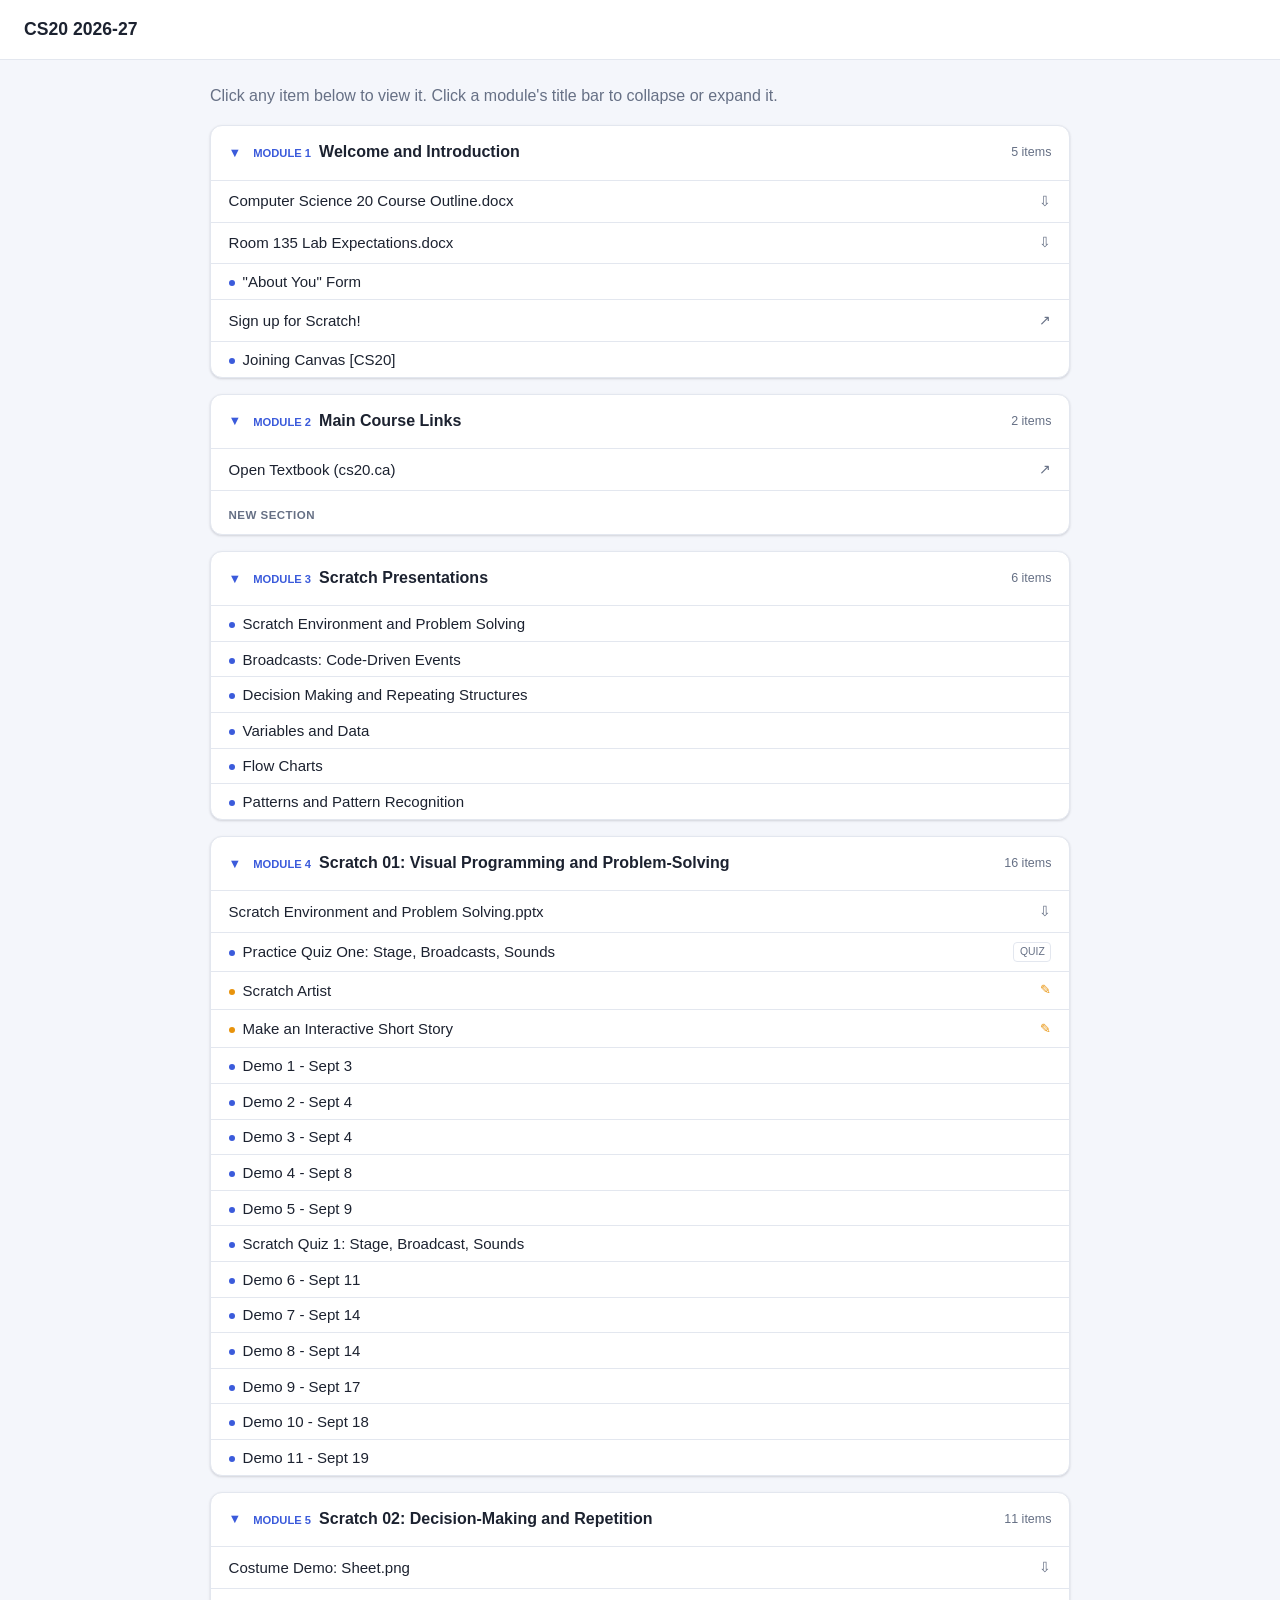
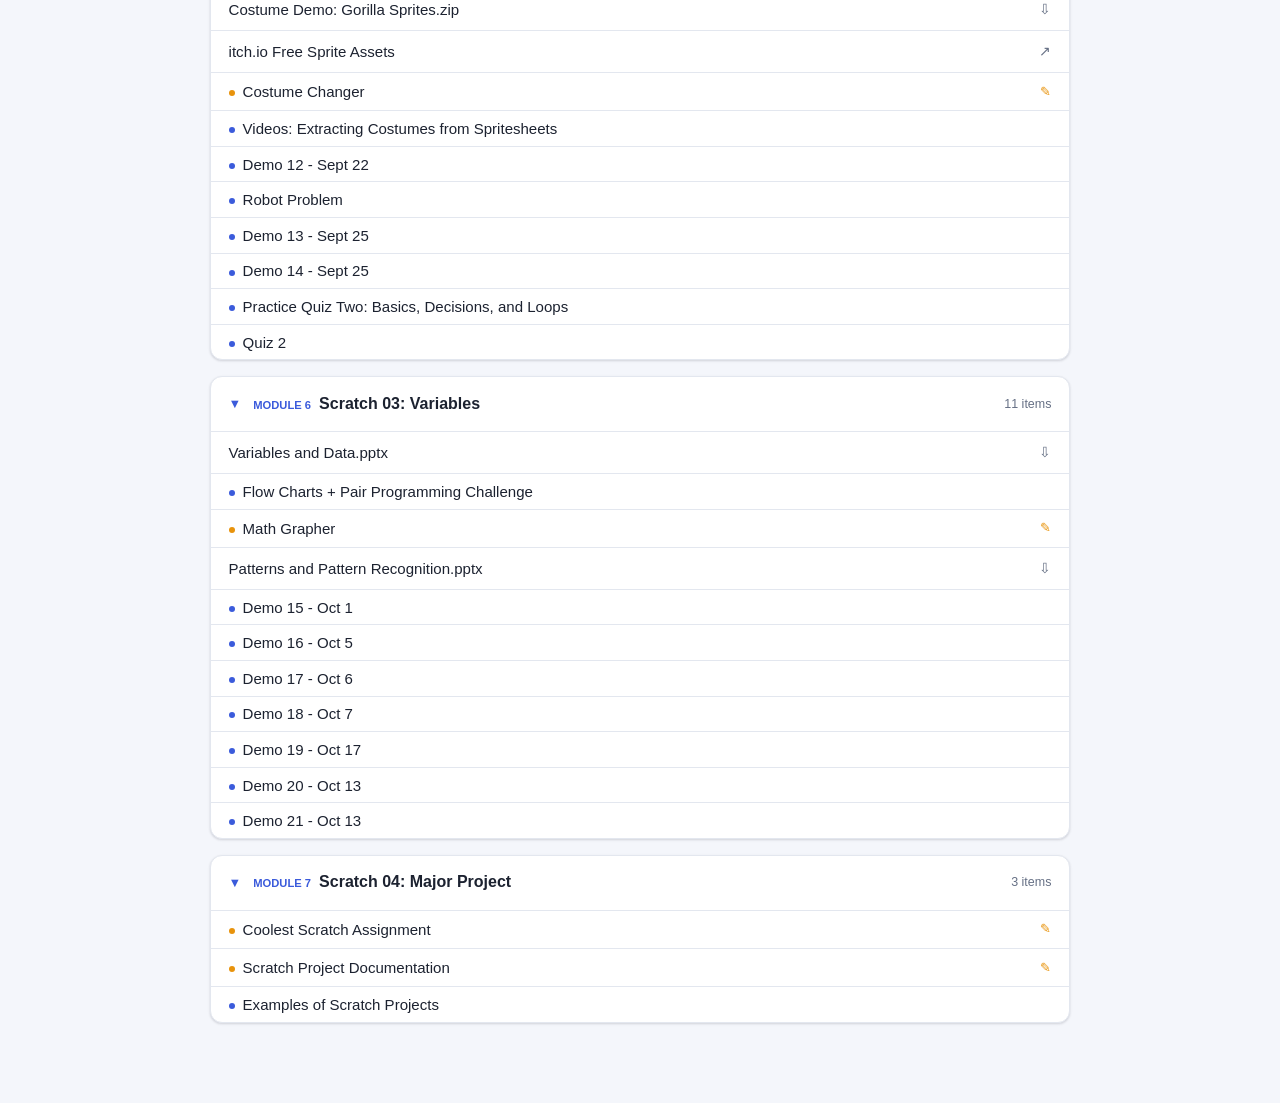
==== commit bce2ff6a: "edit" ====
--- a/publish/index.html
+++ b/publish/index.html
@@ -28,7 +28,7 @@
   </div>
 </div>
 
-<script id="site-data" type="application/json">{"site_title":"CS20 2026-27","modules":[{"id":"g91845993c5064874e3d78a3e156b6e75","slug":"01-welcome-and-introduction","title":"Welcome and Introduction","order":1,"items":[{"id":"g5f129f042e77a95aba22c080552499b5","kind":"file","title":"Computer Science 20 Course Outline.docx","nav_title":"Computer Science 20 Course Outline.docx","position":1,"published":true,"media_path":"media/web_resources/Computer-Science-20-Course-Outline.docx"},{"id":"g2e695c84068c3343bb5f97deb6b3b6ed","kind":"file","title":"Room 135 Lab Expectations.docx","nav_title":"Room 135 Lab Expectations.docx","position":2,"published":true,"media_path":"media/web_resources/Room-135-Lab-Expectations.docx"},{"id":"g63b6350ac749ba6158b2c3bce8c93046","kind":"page","title":"\"About You\" Form","nav_title":"\"About You\" Form","position":3,"published":true,"content_html":"<p><iframe src=\"https://docs.google.com/forms/d/e/1FAIpQLSegaIl3focUOhDIU2Z-i2d3DQUKVy0K6PmfbZacE_JIu9_ziQ/viewform?embedded=true\" width=\"840\" height=\"962\" loading=\"lazy\"></iframe></p>\n\n"},{"id":"g382d8461d7e0bd6464fedabca067cbf5","kind":"weblink","title":"Sign up for Scratch!","nav_title":"Sign up for Scratch!","position":4,"published":true,"external_url":"https://scratch.mit.edu/signup/3jywhjmxn"}]},{"id":"g44c03d1d0c799656da381e8cfdee834a","slug":"02-main-course-links","title":"Main Course Links","order":2,"items":[{"id":"gef8b66026b10be316510479917f5d6aa","kind":"weblink","title":"Open Textbook (cs20.ca)","nav_title":"Open Textbook (cs20.ca)","position":3,"published":true,"external_url":"https://cs20.ca"},{"id":"g4f435305b4a245c1b36dba31af562ca7","kind":"divider","title":"New Section","nav_title":"","published":true}]},{"id":"gecb79ca1d84195a6ddda061e450b7282","slug":"03-scratch-presentations","title":"Scratch Presentations","order":3,"items":[{"id":"gefa27eaddf6ed7d7cf647fe640f49387","kind":"page","title":"Scratch Environment and Problem Solving","nav_title":"Scratch Environment and Problem Solving","position":1,"published":true,"content_html":"<iframe src=\"https://docs.google.com/presentation/d/1h1kareIz2HPio5z1AHoqVAen3pp8zlx0Q4YoVPjZuzk/embed?start=false&amp;loop=false&amp;delayms=3000\" frameborder=\"0\" width=\"960\" height=\"569\" allowfullscreen=\"true\" mozallowfullscreen=\"true\" webkitallowfullscreen=\"true\" loading=\"lazy\"></iframe>\n\n"},{"id":"g72fc221d8c5d105eb574b8a34b6f7d8b","kind":"page","title":"Broadcasts: Code-Driven Events","nav_title":"Broadcasts: Code-Driven Events","position":2,"published":true,"content_html":"<p><iframe src=\"https://docs.google.com/presentation/d/e/2PACX-1vTC4f3h_jIHjVho5fzK0w4WyRMAMg6pt_AFoMKnBts4vqLBvua6BbgcfkN4BczFYgPj5TgxGNMBY3Nx/embed?start=false&amp;loop=false&amp;delayms=3000\" width=\"960\" height=\"569\" allowfullscreen=\"allowfullscreen\" webkitallowfullscreen=\"webkitallowfullscreen\" mozallowfullscreen=\"mozallowfullscreen\" loading=\"lazy\"></iframe></p>\n\n"},{"id":"g418b035d03d4898d0bc45727f1b50308","kind":"page","title":"Decision Making and Repeating Structures","nav_title":"Decision Making and Repeating Structures","position":3,"published":true,"content_html":"<iframe src=\"https://docs.google.com/presentation/d/1YuTFR_l0MJGR2ZD04QWhsULujAVp0Tmd2RtA2Odv9-g/embed?start=false&amp;loop=false&amp;delayms=3000\" frameborder=\"0\" width=\"960\" height=\"569\" allowfullscreen=\"true\" mozallowfullscreen=\"true\" webkitallowfullscreen=\"true\" loading=\"lazy\"></iframe>\n\n"},{"id":"gdd5cf817a0a21dda20a8e6f5428e7aac","kind":"page","title":"Variables and Data","nav_title":"Variables and Data","position":4,"published":true,"content_html":"<p><iframe src=\"https://docs.google.com/presentation/d/e/2PACX-1vQbWUm28rIuwCt0nmw1z0nyERg2GbLlaSsi6uoE1bIlUu6kb9hv5I4im4JaQhGPL6qLDSY4NrkPs2r3/embed?start=false&amp;loop=false&amp;delayms=3000\" width=\"960\" height=\"569\" allowfullscreen=\"allowfullscreen\" webkitallowfullscreen=\"webkitallowfullscreen\" mozallowfullscreen=\"mozallowfullscreen\" loading=\"lazy\"></iframe></p>\n\n"},{"id":"g531f258fb3a7463123819bf52a55a587","kind":"page","title":"Flow Charts","nav_title":"Flow Charts","position":5,"published":true,"content_html":"<p><iframe src=\"https://docs.google.com/presentation/d/e/2PACX-1vS-7HBBDjWRoZrNsJVhiI6aMYxX1BnA4aeMcUyeugLn5svZFzrOYYbJYjQDg0qKssxdZOwnrcm1fZbp/embed?start=false&amp;loop=false&amp;delayms=3000\" width=\"960\" height=\"569\" allowfullscreen=\"allowfullscreen\" webkitallowfullscreen=\"webkitallowfullscreen\" mozallowfullscreen=\"mozallowfullscreen\" loading=\"lazy\"></iframe></p>\n\n"},{"id":"g76a7b74488c2b9eacfb9b411606f38b7","kind":"page","title":"Patterns and Pattern Recognition","nav_title":"Patterns and Pattern Recognition","position":6,"published":true,"content_html":"<iframe src=\"https://docs.google.com/presentation/d/e/2PACX-1vQ6LQKnFaMMW2TGtBa4PAkWSAhmEDO2Q3li4FWln0_ig5EVpU13b9eRO3av9QzzRo0Y2R8eIwB54L63/embed?start=false&amp;loop=false&amp;delayms=3000\" frameborder=\"0\" width=\"960\" height=\"569\" allowfullscreen=\"true\" mozallowfullscreen=\"true\" webkitallowfullscreen=\"true\" loading=\"lazy\"></iframe>\n\n"}]},{"id":"gdcd327faba249ba761dbab487cb3232c","slug":"04-scratch-01-visual-programming-and-problem-solving","title":"Scratch 01:  Visual Programming and Problem-Solving","order":4,"items":[{"id":"g19b772f0930e01ce379854a4d39d0b98","kind":"file","title":"Scratch Environment and Problem Solving.pptx","nav_title":"Scratch Environment and Problem Solving.pptx","position":1,"published":true,"media_path":"media/web_resources/Scratch-Environment-and-Problem-Solving.pptx"},{"id":"gaf5e2a20b8a9e1de94bc40c4ca141a03","kind":"quiz","title":"Practice Quiz One:  Stage, Broadcasts, Sounds","nav_title":"Practice Quiz One:  Stage, Broadcasts, Sounds","position":2,"published":true,"content_html":"<div class=\"item-meta\"><span class=\"meta-points\"><strong>Points:</strong> 6.0</span></div><p>This practice quiz is connected to our first few days of class, and will help prepare you for the first graded quiz!</p><div class=\"qz-questions\">\n<div class=\"qz-question\"><h3 class=\"qz-qtitle\">Scratch - Stage</h3>\n<div class=\"qz-qtext\"><div>\n<p><span>Assuming a stage width of </span><span>4</span><span>8</span><span>0</span><span> and a stage height of </span><span>3</span><span>6</span><span>0</span><span>,</span><span> what is the current y-position of Scratch?</span></p>\n<p><span><img src=\"https://sps.blackboard.com/bbcswebdav/xid-1294534_1\" alt=\"\" width=\"324\" height=\"269\" loading=\"lazy\"></span></p>\n<p><img src=\"media/web_resources/W01-Q-04-.JPG\" alt=\"Stage Question\" loading=\"lazy\"></p>\n</div></div>\n<ul class=\"qz-choices\">\n<li class=\"qz-choice qz-correct\"><span class=\"qz-mark\">&#10003;</span> 90</li>\n<li class=\"qz-choice\"><span class=\"qz-mark\"></span> 0</li>\n<li class=\"qz-choice\"><span class=\"qz-mark\"></span> 360</li>\n<li class=\"qz-choice\"><span class=\"qz-mark\"></span> -180</li>\n</ul>\n</div>\n<div class=\"qz-question\"><h3 class=\"qz-qtitle\">Scratch - Stage</h3>\n<div class=\"qz-qtext\"><div>\n<p><span>Assuming a stage width of 480 and a stage height of 360, what is the current </span><strong>x-position</strong><span> of Scratch?</span></p>\n<p><img src=\"media/web_resources/assessment_questions/W01-Q-06.JPG\" alt=\"\" data-decorative=\"true\" loading=\"lazy\"></p>\n</div></div>\n<ul class=\"qz-choices\">\n<li class=\"qz-choice qz-correct\"><span class=\"qz-mark\">&#10003;</span> 240</li>\n<li class=\"qz-choice\"><span class=\"qz-mark\"></span> 480</li>\n<li class=\"qz-choice\"><span class=\"qz-mark\"></span> -120</li>\n<li class=\"qz-choice\"><span class=\"qz-mark\"></span> 0</li>\n</ul>\n</div>\n<div class=\"qz-question\"><h3 class=\"qz-qtitle\">Question</h3>\n<div class=\"qz-qtext\"><div>\n<p>What type of program behavior would you expect to happen when the following script is manually activated?</p>\n<p><img src=\"media/web_resources/assessment_questions/if.JPG\" alt=\"if.JPG\" width=\"299\" height=\"195\" loading=\"lazy\"></p>\n</div></div>\n<ul class=\"qz-choices\">\n<li class=\"qz-choice qz-correct\"><span class=\"qz-mark\">&#10003;</span> Short movement by sprite and a possible rotation.</li>\n<li class=\"qz-choice\"><span class=\"qz-mark\"></span> Sprite will move back and forth across the screen.</li>\n<li class=\"qz-choice\"><span class=\"qz-mark\"></span> Sprite will move across screen and turn 90 to the right each time it hits a wall.</li>\n<li class=\"qz-choice\"><span class=\"qz-mark\"></span> No action</li>\n</ul>\n</div>\n<div class=\"qz-question\"><h3 class=\"qz-qtitle\">Scratch - Broadcast Events</h3>\n<div class=\"qz-qtext\"><div>\n<p>Predict the behavior of the following scripts when the green flag is clicked.</p>\n<p><img src=\"media/web_resources/Scratch-Q01P-01.PNG\" alt=\"\" width=\"581\" height=\"373\" data-decorative=\"true\" loading=\"lazy\"></p>\n</div></div>\n<ul class=\"qz-choices\">\n<li class=\"qz-choice qz-correct\"><span class=\"qz-mark\">&#10003;</span> The sprite will say &quot;Beta&quot; followed by &quot;Charlie&quot;</li>\n<li class=\"qz-choice\"><span class=\"qz-mark\"></span> The sprite will say &quot;Alpha&quot;, followed by &quot;Beta&quot;, followed by &quot;Charlie&quot;</li>\n<li class=\"qz-choice\"><span class=\"qz-mark\"></span> The sprite will say &quot;Charlie&quot; only</li>\n<li class=\"qz-choice\"><span class=\"qz-mark\"></span> The sprite will say &quot;Beta&quot; only</li>\n<li class=\"qz-choice\"><span class=\"qz-mark\"></span> The sprite will say &quot;Alpha&quot; only</li>\n<li class=\"qz-choice\"><span class=\"qz-mark\"></span> The sprite will continuously say &quot;Alpha&quot;, &quot;Beta&quot;, &quot;Charlie&quot; over and over forever.</li>\n</ul>\n</div>\n</div>"},{"id":"g71961a6a70278d18dc49a324d707a36d","kind":"assignment","title":"Scratch Artist","nav_title":"Scratch Artist","position":3,"published":true,"content_html":"<div class=\"item-meta\"><span class=\"meta-points\"><strong>Points:</strong> 10.0</span> &middot; <span class=\"meta-submission\"><strong>Submission type:</strong> online upload</span> &middot; <span class=\"meta-ext\"><strong>Allowed file types:</strong> sb3</span></div><p dir=\"ltr\"><img src=\"media/web_resources/Uploaded-Media/artist.PNG\" alt=\"artist.PNG\" data-api-endpoint=\"https://canvas.instructure.com/api/v1/courses/10266881/files/268938327\" data-api-returntype=\"File\" loading=\"lazy\"></p>\n<p dir=\"ltr\">This will add all of the pen blocks that you’ll need for this project.</p>\n<p><br><br></p>\n<p dir=\"ltr\"><span style=\"font-size: 18pt;\"><strong>Base Feature Requirements</strong></span></p>\n<p>&nbsp;</p>\n<p dir=\"ltr\"><i>Completing the following basic features will allow for a maximum grade of 9/10. The remaining Challenge Features will account for the remaining 1 mark.</i></p>\n<p>&nbsp;</p>\n<ol>\n<li dir=\"ltr\">\n<p dir=\"ltr\">Create a program that features one sprite (choose any that you want). When the green flag is pressed, this sprite should begin at the origin (0,0), and choose a random direction to move automatically<br><br></p>\n<ul>\n<li dir=\"ltr\">\n<p dir=\"ltr\">As it moves, it should use the pen to draw a trail of its motion.</p>\n</li>\n<li dir=\"ltr\">\n<p dir=\"ltr\">Whenever an edge of the stage is encountered, the sprite should bounce.</p>\n</li>\n<li dir=\"ltr\">Movement must use the&nbsp;<strong>move</strong><strong> block.</strong>&nbsp; No <span style=\"text-decoration: underline;\">glides</span> or <span style=\"text-decoration: underline;\">goto</span> blocks for this feature.</li>\n</ul>\n<br>\n<p>&nbsp;</p>\n</li>\n</ol>\n<ol start=\"2\">\n<li dir=\"ltr\">\n<p dir=\"ltr\">This project should include both<span>&nbsp;</span><strong>background<span>&nbsp;</span></strong><strong>music<span>&nbsp;</span></strong>as well as<span>&nbsp;</span><strong>sound<span>&nbsp;</span></strong><strong>effects</strong>.<br><br></p>\n<ul>\n<li dir=\"ltr\">\n<p dir=\"ltr\">When the green flag is pressed, start some background music. This should play continually until the user stops the program.</p>\n</li>\n<li dir=\"ltr\">\n<p dir=\"ltr\">Have a sound effect play whenever the sprite bounces on the edges of the stage<br>&nbsp; &nbsp; &nbsp; <span style=\"color: #e03e2d;\">HINT:</span>&nbsp; &nbsp;<span style=\"color: #7e8c8d;\">The <img src=\"media/web_resources/Uploaded-Media/Scratch-If-on-edge-bounce.PNG\" alt=\"Scratch - If on edge bounce.PNG\" width=\"127\" height=\"53\" data-api-endpoint=\"https://canvas.instructure.com/api/v1/courses/10266881/files/269192261\" data-api-returntype=\"File\" loading=\"lazy\"> is needed, but you have your program handle the sound effect&nbsp;<strong>first.</strong> This is because the \"bounce\" action spins the character and often they will no longer be touching the edge. Use <img src=\"media/web_resources/Uploaded-Media/Scratch-If-touching-edge.PNG\" alt=\"Scratch - If touching edge.PNG\" width=\"214\" height=\"87\" data-api-endpoint=\"https://canvas.instructure.com/api/v1/courses/10266881/files/269192398\" data-api-returntype=\"File\" loading=\"lazy\"> to help with adding a sound effect each time the sprite runs into the edge of the stage.</span></p>\n</li>\n</ul>\n<br>\n<p>&nbsp;</p>\n</li>\n</ol>\n<ol start=\"3\">\n<li dir=\"ltr\">\n<p dir=\"ltr\">Allow the pen characteristics to be modified by the user as follows:<br><br></p>\n<ul>\n<li dir=\"ltr\">\n<p dir=\"ltr\">The<strong><span>&nbsp;</span>Z key</strong><span>&nbsp;</span>will decrease the size of the pen</p>\n</li>\n<li dir=\"ltr\">\n<p dir=\"ltr\">The<strong><span>&nbsp;</span>X key</strong><span>&nbsp;</span>will increase the size of the pen</p>\n</li>\n<li dir=\"ltr\">\n<p dir=\"ltr\">The<strong><span>&nbsp;</span>C key</strong><span>&nbsp;</span>will change the colour of the pen</p>\n</li>\n<li>The<strong><span>&nbsp;</span>R key</strong><span>&nbsp;</span>will reset the drawing (erase all)</li>\n</ul>\n<br>\n<p>&nbsp;</p>\n</li>\n</ol>\n<p>&nbsp;</p>\n<p dir=\"ltr\"><span style=\"font-size: 18pt;\"><strong>Challenge Features</strong></span><br><br></p>\n<ol>\n<li dir=\"ltr\">\n<p dir=\"ltr\">Add a second sprite into the sketch, whose<span>&nbsp;</span><strong>movement will be controlled by the user</strong>.</p>\n<ul>\n<li dir=\"ltr\">\n<p dir=\"ltr\">Use the four arrow keys ( &nbsp;↑ ← ↓ → ) to control the sprite’s x-position and y-position.</p>\n</li>\n<li dir=\"ltr\">\n<p dir=\"ltr\">Use pen commands to make this sprite draw a line wherever it moves</p>\n</li>\n</ul>\n<p>&nbsp;</p>\n</li>\n<li>Allow this sprite’s <strong>pen size</strong> and <strong>pen colour </strong>to be changed whenever this sprite touches the other (bouncing) sprite, according to the following scheme:\n<ul>\n<li>If the user-controlled sprite is on the left half of the screen:\n<ul>\n<li>Change the pen size by 2</li>\n</ul>\n</li>\n<li>If the user-controlled sprite is on the right half of the screen:\n<ul>\n<li>Change the pen colour by 10</li>\n</ul>\n</li>\n</ul>\n</li>\n</ol>\n<p>&nbsp;</p>\n<p dir=\"ltr\">&nbsp;</p>\n\n"},{"id":"g0c3d2c9fc83798f3424d2eec9f96f4da","kind":"assignment","title":"Make an Interactive Short Story","nav_title":"Make an Interactive Short Story","position":4,"published":true,"content_html":"<div class=\"item-meta\"><span class=\"meta-points\"><strong>Points:</strong> 5.0</span> &middot; <span class=\"meta-submission\"><strong>Submission type:</strong> online upload</span> &middot; <span class=\"meta-ext\"><strong>Allowed file types:</strong> sb3,zip</span></div><p>To experiment with <i>creating your own events</i> <i>with broadcasts and taking user inpu</i><i>t</i>, create an interactive short story or play. Create characters, experiment with moving sprites around the stage – it’s up to you!</p>\n<p><strong><img src=\"media/web_resources/Uploaded-Media/Interactive-A2-01.PNG\" alt=\"Interactive A2 - 01.PNG\" width=\"708\" height=\"252\" data-api-endpoint=\"https://canvas.instructure.com/api/v1/courses/8596367/files/242887403\" data-api-returntype=\"File\" loading=\"lazy\"><br></strong></p>\n<p><strong>Base Features<br></strong></p>\n<ol>\n<li dir=\"ltr\">\n<p dir=\"ltr\">Within your story, you must include the following components:</p>\n<ul>\n<li dir=\"ltr\">\n<p dir=\"ltr\">At least one Backdrop</p>\n</li>\n<li dir=\"ltr\">\n<p dir=\"ltr\">At least two characters</p>\n</li>\n<li dir=\"ltr\">\n<p dir=\"ltr\">At least<strong> five broadcast statements</strong></p>\n</li>\n</ul>\n<p><span style=\"color: var(--ic-brand-font-color-dark); font-family: inherit; font-size: 1rem;\">Broadcasts must be named appropriately (“bear appears” rather than “message1\")<br><br></span></p>\n</li>\n<li dir=\"ltr\">\n<p><span style=\"color: var(--ic-brand-font-color-dark); font-family: inherit; font-size: 1rem;\">Ask the user at least one question (using the ask block)</span></p>\n</li>\n</ol>\n<div class=\"editor-indent\">\n<ul>\n<li style=\"list-style-type: none;\">\n<ul>\n<li>The <strong>answer to this question </strong>should be used in an IF or IF/ELSE statement so that the user’s response impacts what happens in the story.</li>\n</ul>\n</li>\n</ul>\n</div>\n<p><img src=\"media/web_resources/Uploaded-Media/Interactive-A2-02.PNG\" alt=\"Interactive A2 - 02.PNG\" data-api-endpoint=\"https://canvas.instructure.com/api/v1/courses/8596367/files/242887786\" data-api-returntype=\"File\" loading=\"lazy\"></p>\n<p><strong>Challenge Features</strong></p>\n<ol>\n<li dir=\"ltr\">\n<p dir=\"ltr\">Incorporate a second user-input question that is used in a condition</p>\n</li>\n<ul>\n<li dir=\"ltr\">\n<p dir=\"ltr\">Using the <strong>ask </strong>block for user-input</p>\n</li>\n<li dir=\"ltr\">\n<p dir=\"ltr\">Using the answer block inside an <strong>IF</strong> or<strong> IF/ELSE </strong>blocks<br><br></p>\n</li>\n</ul>\n<li dir=\"ltr\">\n<p dir=\"ltr\">Include some image or costume effects that are applied depending on the user’s input</p>\n</li>\n</ol>\n<p>&nbsp;</p>\n<p><strong>Outcomes</strong></p>\n<p>CP1, FP3</p>\n\n"},{"id":"g950486a827c541cbbff0f8a710f54008","kind":"page","title":"New Page","nav_title":"Demo 1 - Sept 3","published":true,"content_html":"<a href=\"https://scratch.mit.edu/projects/1127337218\">https://scratch.mit.edu/projects/1127337218</a><p></p>"},{"id":"gbdfbae7866fe49cfbe5a1efb67cd34d8","kind":"page","title":"New Page","nav_title":"Demo 2 - Sept 4","published":true,"content_html":"<a href=\"https://scratch.mit.edu/projects/1378135008\">https://scratch.mit.edu/projects/1378135008</a><p></p>"},{"id":"gba5bb81259b04fd5a52fed03624e476c","kind":"page","title":"New Page","nav_title":"Demo 3 - Sept 4","published":true,"content_html":"<a href=\"https://scratch.mit.edu/projects/1378139125\">https://scratch.mit.edu/projects/1378139125</a><p></p>"},{"id":"g0c8e156692d14d86b7dd7482a7e31037","kind":"page","title":"New Page","nav_title":"Demo 4 - Sept 8","published":true,"content_html":"https://scratch.mit.edu/projects/1379180215<p></p>"},{"id":"g107b43f2cd724b98b35a0fe09a2c76ed","kind":"page","title":"New Page","nav_title":"Demo 5 - Sept 9","published":true,"content_html":"<a href=\"https://scratch.mit.edu/projects/1379547482\">https://scratch.mit.edu/projects/1379547482</a><p></p>"},{"id":"gd573a6281d5e493bbd9a59d99eb3210c","kind":"page","title":"New Page","nav_title":"Scratch Quiz 1: Stage, Broadcast, Sounds","published":true,"content_html":"<a href=\"https://docs.google.com/forms/d/e/1FAIpQLScedvLwvCU6SBttZHm8q2va1PtP1KXKS8XFJz7DJw_8neM4dw/viewform?usp=publish-editor\">https://docs.google.com/forms/d/e/1FAIpQLScedvLwvCU6SBttZHm8q2va1PtP1KXKS8XFJz7DJw_8neM4dw/viewform?usp=publish-editor</a><p></p>"},{"id":"g2e8b0cc1c8264c4fbdcea8592968bafe","kind":"page","title":"New Page","nav_title":"Demo 6 - Sept 11","published":true,"content_html":"https://scratch.mit.edu/projects/1380267941<p></p>"},{"id":"g01b34341444346fbbf76b27a38759ddc","kind":"page","title":"New Page","nav_title":"Demo 7 - Sept 14","published":true,"content_html":"https://scratch.mit.edu/projects/1381071161<p></p>"},{"id":"g8f0260fb6c1c452ba2e028d08bfa2a30","kind":"page","title":"New Page","nav_title":"Demo 8 - Sept 14","published":true,"content_html":"<a href=\"https://scratch.mit.edu/projects/1381081390\">https://scratch.mit.edu/projects/1381081390</a><p></p>"},{"id":"g8808670fec9a4de1ad246c6c88db3989","kind":"page","title":"New Page","nav_title":"Demo 9 - Sept 17","published":true,"content_html":"<a href=\"https://scratch.mit.edu/projects/1217301680\">https://scratch.mit.edu/projects/1217301680</a><p></p>"},{"id":"g4b01ad51a1564a9e9a3fb5708784f3a8","kind":"page","title":"New Page","nav_title":"Demo 10 - Sept 18","published":true,"content_html":"<a href=\"https://scratch.mit.edu/projects/1382263776\">https://scratch.mit.edu/projects/1382263776</a>"},{"id":"g46afac96969648d2b47bf5ffbeefd705","kind":"page","title":"New Page","nav_title":"Demo 11 - Sept 19","published":true,"content_html":"<a href=\"https://scratch.mit.edu/projects/1382635331\">https://scratch.mit.edu/projects/1382635331</a><p></p>"}]},{"id":"g723b07093524102ff34fc22935e12d83","slug":"05-scratch-02-decision-making-and-repetition","title":"Scratch 02: Decision-Making and Repetition","order":5,"items":[{"id":"g46d23a5db0236ffac985e661c5235cb3","kind":"file","title":"Sheet.png","nav_title":"Costume Demo: Sheet.png","position":1,"published":true,"media_path":"media/web_resources/Sheet.png"},{"id":"g53af58e669bd7149167cf832846c9e3e","kind":"file","title":"Gorilla Sprites.zip","nav_title":"Costume Demo: Gorilla Sprites.zip","position":2,"published":true,"media_path":"media/web_resources/Gorilla-Sprites.zip"},{"id":"gca2254f1cb22cf3a04199e7e0ec5dfc4","kind":"weblink","title":"itch.io Free Sprite Assets","nav_title":"itch.io Free Sprite Assets","position":3,"published":true,"external_url":"https://itch.io/game-assets/free/tag-sprites"},{"id":"g1682351047766026f8293acd959d8342","kind":"assignment","title":"Costume Changer","nav_title":"Costume Changer","position":4,"published":true,"content_html":"<div class=\"item-meta\"><span class=\"meta-points\"><strong>Points:</strong> 10.0</span> &middot; <span class=\"meta-submission\"><strong>Submission type:</strong> online upload</span> &middot; <span class=\"meta-ext\"><strong>Allowed file types:</strong> sb3</span></div><p>This program should showcase your ability to create more complex animations through the use of sprite costumes.<br><img src=\"media/web_resources/Uploaded-Media/Scratch-M02-A02-I01.png\" alt=\"Scratch M02 - A02 - I01.png\" width=\"825\" height=\"184\" data-api-endpoint=\"https://canvas.instructure.com/api/v1/courses/8596367/files/241852529\" data-api-returntype=\"File\" loading=\"lazy\"><br>&nbsp;</p>\n<p><span style=\"font-size: 14pt;\"><strong>Base Features&nbsp;</strong></span></p>\n<ol style=\"list-style-type: decimal;\">\n<li>At least one sprite from the sprite library move around the stage autonomously (not controlled by the user) and cycle through its costumes appropriately. Make sure to choose a sprite that has more than one costume!<br><br>\n</li>\n<li>A sprite from a custom spritesheet should be controlled by user keyboard input (arrow keys).<br><br>\n<ul style=\"list-style-type: disc;\">\n<li>searching for \"spritesheet\" will yield many options. Refer to the videos below for how to rip images from a spritesheet and upload them to Scratch.</li>\n<li>animate this sprite by cycling through costumes using a repeat (loop) block.</li>\n<li>There must be at least 4 costumes in the animation that is continually being cycled.</li>\n</ul>\n</li>\n<li>\n<p>If you are working on a computer without any graphics applications installed, there are web-based alternatives. One option is <a href=\"https://www.photopea.com/\">https://www.photopea.com/</a></p>\n</li>\n<li>\n<p>Your program should use <strong>two different backdrops</strong>. One should be displayed when the sprite controlled by the user is on the left half of the stage, and the other should be used when that sprite is on the right half.</p>\n</li>\n</ol>\n<p>&nbsp;</p>\n<p><span style=\"font-size: 14pt;\"><strong>Challenge Features</strong></span></p>\n<ol>\n<li>\n<p>Add 2 additional \"actions\" (additional sets of animation frames)&nbsp; that are displayed through the use of different costumes and are activated by keyboard input.</p>\n<ul style=\"list-style-type: disc;\">\n<li>When no buttons are pressed, an&nbsp;<strong>idle animation</strong> should continue to loop</li>\n<li>You'll need to use some logic to distinguish between when&nbsp;<em>particular buttons are pressed</em> and&nbsp;<em>when those particular buttons are&nbsp;<strong>not pressed...</strong></em>\n</li>\n</ul>\n</li>\n</ol>\n<p>&nbsp;</p>\n<p><span style=\"font-size: 14pt;\"><strong>Sample Output</strong></span></p>\n<p><em>A solution may look something like this example:</em></p>\n<div>\n<div>\n<div id=\"id_videojs_626979d16e6d6_1\" title=\"gJKXc8uxObw\" role=\"region\" aria-label=\"Video Player\" data-setup-lazy=\"{&quot;techOrder&quot;: [&quot;youtube&quot;], &quot;sources&quot;: [{&quot;type&quot;: &quot;video/youtube&quot;, &quot;src&quot;:&quot;https://youtu.be/gJKXc8uxObw&quot;}], &quot;language&quot;: &quot;en&quot;, &quot;fluid&quot;: true}\">\n<div><iframe id=\"id_videojs_626979d16e6d6_1_youtube_api\" title=\"YouTube video player\" src=\"https://www.youtube.com/embed/gJKXc8uxObw?controls=0&amp;modestbranding=1&amp;rel=0&amp;showinfo=0&amp;loop=0&amp;fs=0&amp;hl=en&amp;enablejsapi=1&amp;origin=https%3A%2F%2Fmoodle4u.portagecollege.ca&amp;widgetid=1\" width=\"640\" height=\"360\" allowfullscreen=\"allowfullscreen\" allow=\"accelerometer; autoplay; clipboard-write; encrypted-media; gyroscope; picture-in-picture\" data-mce-fragment=\"1\" loading=\"lazy\"></iframe></div>\n</div>\n</div>\n</div>\n<p><br><br><span style=\"font-size: 14pt;\"><strong>How to Rip images from a Spritesheet</strong></span><br>Using Photoshop (if you have access to it):&nbsp; &nbsp; &nbsp;</p>\n<div>\n<div>\n<div id=\"id_videojs_626979d16e897_2\" title=\"watch\" role=\"region\" aria-label=\"Video Player\" data-setup-lazy=\"{&quot;techOrder&quot;: [&quot;youtube&quot;], &quot;sources&quot;: [{&quot;type&quot;: &quot;video/youtube&quot;, &quot;src&quot;:&quot;https://www.youtube.com/watch?v=Sbtq5qoeJFQ&quot;}], &quot;language&quot;: &quot;en&quot;, &quot;fluid&quot;: true}\">\n<div><iframe id=\"id_videojs_626979d16e897_2_youtube_api\" title=\"YouTube video player\" src=\"https://www.youtube.com/embed/Sbtq5qoeJFQ?controls=0&amp;modestbranding=1&amp;rel=0&amp;showinfo=0&amp;loop=0&amp;fs=0&amp;hl=en&amp;enablejsapi=1&amp;origin=https%3A%2F%2Fmoodle4u.portagecollege.ca&amp;widgetid=2\" width=\"640\" height=\"360\" allowfullscreen=\"allowfullscreen\" allow=\"accelerometer; autoplay; clipboard-write; encrypted-media; gyroscope; picture-in-picture\" data-mce-fragment=\"1\" loading=\"lazy\"></iframe></div>\n</div>\n</div>\n</div>\n<p>&nbsp;</p>\n<p>Using Photopea (free, web-based):&nbsp; &nbsp;</p>\n<div>\n<div>\n<iframe title=\"YouTube video player\" src=\"https://www.youtube.com/embed/YuIzYZ9UbJ0\" width=\"560\" height=\"315\" allowfullscreen=\"allowfullscreen\" allow=\"accelerometer; autoplay; clipboard-write; encrypted-media; gyroscope; picture-in-picture\" data-mce-fragment=\"1\" loading=\"lazy\"></iframe>\n<div>\n<p dir=\"ltr\">&nbsp;</p>\n<p id=\"yui_3_17_2_1_1650866815541_30\" dir=\"ltr\"><span style=\"font-family: verdana, geneva, sans-serif; font-size: 14pt;\"><strong>Submission Details</strong></span><br><br></p>\n<p style=\"padding-left: 40px;\" dir=\"ltr\">For this project, you should submit your work as a&nbsp;<strong>.sb3 file.</strong></p>\n<p style=\"padding-left: 40px;\" dir=\"ltr\">You can download the sb3 file directly from the scratch editor.&nbsp;&nbsp;<strong>File → Save to your Computer<br><br></strong><strong><img src=\"media/web_resources/Uploaded-Media/Scratch-Save-to-your-computer.png\" alt=\"Scratch - Save to your computer.png\" data-api-endpoint=\"https://canvas.instructure.com/api/v1/courses/8596367/files/241852364\" data-api-returntype=\"File\" loading=\"lazy\"><br>&nbsp;</strong></p>\n</div>\n</div>\n</div>\n\n"},{"id":"g3be3ffe98293ec6a0dd7631ca8f82e5a","kind":"page","title":"Videos: Extracting Costumes from Spritesheets","nav_title":"Videos: Extracting Costumes from Spritesheets","position":5,"published":true,"content_html":"<p><span style=\"font-size: 14pt;\"><strong>How to Rip images from a Spritesheet</strong></span></p>\n<p>Using Photopea (free, web-based):&nbsp; &nbsp;</p>\n<div>\n<div><iframe title=\"YouTube video player\" src=\"https://www.youtube.com/embed/YuIzYZ9UbJ0\" width=\"560\" height=\"315\" loading=\"lazy\" allowfullscreen=\"allowfullscreen\" allow=\"accelerometer; autoplay; clipboard-write; encrypted-media; gyroscope; picture-in-picture\" data-mce-fragment=\"1\"></iframe>\n<div>\n<p dir=\"ltr\">&nbsp;</p>\n</div>\n</div>\n</div>\n<p>Using Photoshop (if you have access to it):&nbsp; &nbsp; &nbsp;</p>\n<div>\n<div>\n<div id=\"id_videojs_626979d16e897_2\" title=\"watch\" role=\"region\" aria-label=\"Video Player\" data-setup-lazy=\"{&quot;techOrder&quot;: [&quot;youtube&quot;], &quot;sources&quot;: [{&quot;type&quot;: &quot;video/youtube&quot;, &quot;src&quot;:&quot;https://www.youtube.com/watch?v=Sbtq5qoeJFQ&quot;}], &quot;language&quot;: &quot;en&quot;, &quot;fluid&quot;: true}\">\n<div><iframe id=\"id_videojs_626979d16e897_2_youtube_api\" title=\"YouTube video player\" src=\"https://www.youtube.com/embed/Sbtq5qoeJFQ?controls=0&amp;modestbranding=1&amp;rel=0&amp;showinfo=0&amp;loop=0&amp;fs=0&amp;hl=en&amp;enablejsapi=1&amp;origin=https%3A%2F%2Fmoodle4u.portagecollege.ca&amp;widgetid=2\" width=\"640\" height=\"360\" loading=\"lazy\" allowfullscreen=\"allowfullscreen\" allow=\"accelerometer; autoplay; clipboard-write; encrypted-media; gyroscope; picture-in-picture\" data-mce-fragment=\"1\"></iframe></div>\n</div>\n</div>\n</div>\n<p>&nbsp;</p>\n\n"},{"id":"g10389b762d364a419b4cf6f0ae851da7","kind":"page","title":"New Page","nav_title":"Demo 12 - Sept 22","published":true,"content_html":"<a href=\"https://scratch.mit.edu/projects/1383412415\">https://scratch.mit.edu/projects/1383412415</a><p></p>"},{"id":"gf3c7a1f001674eadbafb3050409f5626","kind":"page","title":"New Page","nav_title":"Robot Problem","published":true,"content_html":"<a href=\"https://docs.google.com/presentation/d/e/2PACX-1vS40EeeXwmWbXSFXJATfFJK9uktAz1YD2m398sT4bWj-h8cvc747KpCeo9t9fBvG57PhMV4u1estFLr/pub?start=false&amp;loop=false&amp;delayms=3000&amp;slide=id.g26a271a4aae_0_10\">https://docs.google.com/presentation/d/e/2PACX-1vS40EeeXwmWbXSFXJATfFJK9uktAz1YD2m398sT4bWj-h8cvc747KpCeo9t9fBvG57PhMV4u1estFLr/pub?start=false&amp;loop=false&amp;delayms=3000&amp;slide=id.g26a271a4aae_0_10</a><p></p>"},{"id":"g324808176a7945e693fc8d67c9b437d7","kind":"page","title":"New Page","nav_title":"Demo 13 - Sept 25","published":true,"content_html":"<a href=\"https://scratch.mit.edu/projects/1385042374\">https://scratch.mit.edu/projects/1385042374</a><p></p>"},{"id":"ga84d333dbcfd4edca3f18a5f9e02286d","kind":"page","title":"New Page","nav_title":"Demo 14 - Sept 25","published":true,"content_html":"<a href=\"https://scratch.mit.edu/projects/1385047842\">https://scratch.mit.edu/projects/1385047842</a><p></p>"},{"id":"ge866d094ca9642e9af041431ddec24a2","kind":"page","title":"New Page","nav_title":"Practice Quiz Two: Basics, Decisions, and Loops","published":true,"content_html":"<a href=\"https://docs.google.com/forms/d/e/1FAIpQLSeGvueo04GhbL22ezHzRvNXaUkDCFXWEZUat3Mf3ymOf15g-g/viewform?usp=publish-editor\">https://docs.google.com/forms/d/e/1FAIpQLSeGvueo04GhbL22ezHzRvNXaUkDCFXWEZUat3Mf3ymOf15g-g/viewform?usp=publish-editor</a><p></p>"},{"id":"gf87e428bb1af469aba0fc78ffb45bacf","kind":"page","title":"New Page","nav_title":"Quiz 2","published":true,"content_html":"https://docs.google.com/forms/d/e/1FAIpQLSfFF1tUfZfUoULWMyJWriiyCL-Lyk91IRcYdboE7hLMZCFpvw/viewform?usp=dialog"}]},{"id":"g006dd7d12c54c4c6bb158178d01ffe26","slug":"06-scratch-03-variables","title":"Scratch 03: Variables","order":6,"items":[{"id":"g09d172fa889345812ea7979e738249a8","kind":"file","title":"Variables and Data.pptx","nav_title":"Variables and Data.pptx","position":2,"published":true,"media_path":"media/web_resources/Variables-and-Data.pptx"},{"id":"gbdbea40795ddfbf680df929bb128f874","kind":"page","title":"Flow Charts + Pair Programming Challenge","nav_title":"Flow Charts + Pair Programming Challenge","position":3,"published":true,"content_html":"<p><iframe src=\"https://docs.google.com/presentation/d/e/2PACX-1vS-7HBBDjWRoZrNsJVhiI6aMYxX1BnA4aeMcUyeugLn5svZFzrOYYbJYjQDg0qKssxdZOwnrcm1fZbp/embed?start=false&amp;loop=false&amp;delayms=3000\" width=\"960\" height=\"569\" allowfullscreen=\"allowfullscreen\" webkitallowfullscreen=\"webkitallowfullscreen\" mozallowfullscreen=\"mozallowfullscreen\" loading=\"lazy\"></iframe></p>\n\n"},{"id":"gd1a181af0e221341b0aa483f05733908","kind":"assignment","title":"Math Grapher","nav_title":"Math Grapher","position":4,"published":true,"content_html":"<div class=\"item-meta\"><span class=\"meta-points\"><strong>Points:</strong> 10.0</span> &middot; <span class=\"meta-submission\"><strong>Submission type:</strong> online upload</span> &middot; <span class=\"meta-ext\"><strong>Allowed file types:</strong> sb3</span></div><p><span style=\"font-size: 18pt;\"><strong>Slope of a Line:</strong></span></p>\n<p>The slope of a line tells us whether it is rising or falling, as well as how steep it is.<br><img src=\"media/web_resources/Uploaded-Media/Scratch-A01-I06.jpg\" alt=\"Scratch - A01 - I06.jpg\" data-api-endpoint=\"https://canvas.instructure.com/api/v1/courses/8596367/files/245750092\" data-api-returntype=\"File\" loading=\"lazy\"></p>\n<p><em>To complete this project, you’ll need to be able to calculate the slope of a line. Hopefully, this is a familiar operation, but if you’d like a refresher please check out the following video:</em></p>\n<p><iframe title=\"YouTube video player\" src=\"https://www.youtube.com/embed/WkspBxrzuZo?si=g4hvjnL0KnfQWpUc\" width=\"560\" height=\"315\" allowfullscreen=\"allowfullscreen\" allow=\"accelerometer; autoplay; clipboard-write; encrypted-media; gyroscope; picture-in-picture; web-share\" loading=\"lazy\"></iframe></p>\n<p><br><br><br><span style=\"font-size: 18pt;\"><strong>Adding the Pen Extension:</strong></span><strong></strong></p>\n<p>For this project, you’ll need to add the pen extension as you did earlier.<br><br><img src=\"media/web_resources/Uploaded-Media/Scratch-A-Extensions.png\" alt=\"Scratch - A - Extensions.png\" data-api-endpoint=\"https://canvas.instructure.com/api/v1/courses/8596367/files/245750145\" data-api-returntype=\"File\" loading=\"lazy\"><br><span><em>To add an extension, first, find the “add extension” button in the bottom left corner.</em></span></p>\n<p><span><em><br><img src=\"media/web_resources/Uploaded-Media/Scratch-A1-Pen-Extension.png\" alt=\"Scratch - A1 - Pen Extension.png\" data-api-endpoint=\"https://canvas.instructure.com/api/v1/courses/8596367/files/245750206\" data-api-returntype=\"File\" loading=\"lazy\"><br>Then choose the extension called “pen”.</em></span><em></em></p>\n<p><br><br><br><span style=\"font-size: 18pt;\"><strong>Base Features Requirements&nbsp;</strong></span></p>\n<ol style=\"list-style-type: decimal;\">\n<li>Create a program that begins by asking the user for <strong>4 inputs</strong>, and stores each in its own <strong>variable:</strong>\n<ul style=\"list-style-type: disc;\">\n<li>A X-value for the first point of a line segment</li>\n<li>A Y-value for the first point of a line segment</li>\n<li>A X-value for the second point of a line segment</li>\n<li>A Y-value for the second point of a line segment<br><br>\n</li>\n</ul>\n</li>\n<li>Once this data has been stored, have a sprite (which can be visible&nbsp;<strong>or</strong> invisible) draw that particular line segment on the screen using the&nbsp;<strong>pen blocks.</strong><br><br>\n</li>\n<li>Given the line drawn,&nbsp;<strong>calculate the slope of this line</strong> and store it in a variable.<br><br>\n</li>\n<li>Have your sprite report what the line's slope is for&nbsp;<strong>2 seconds.</strong>\n<ul style=\"list-style-type: disc;\">\n<li>If you've used the <strong>hide block</strong>, the say block won't show up on the stage!</li>\n<li>At this point, either make sure to&nbsp;<strong>show</strong> the sprite, or use <strong>set ghost effect to 100</strong> instead; this hides the sprite but still allows text to be displayed.<br><br>\n</li>\n</ul>\n</li>\n<li>At this point, the base features are complete!<br><br><br><br>\n</li>\n</ol>\n<p><span style=\"font-size: 18pt;\"><strong>Challenge Features Requirements&nbsp;</strong></span><em> (Parallelogram Area Calculator)<br><br></em>A <strong>Parallelogram </strong>can be created with <span style=\"text-decoration: underline;\">two sets of lines</span> that are <span style=\"text-decoration: underline;\">parallel to each other</span>. Expand the program above to add a horizontal line to both endpoints of the user’s original line segment. Then, add a copy of the original line segment to the end of these horizontal segments to complete a parallelogram. Lastly, report the area of this closed shape. Some additional explanation is below:<em><br></em></p>\n<ol style=\"list-style-type: decimal;\">\n<li><span>Draw Original Line Segment - If you've completed the <strong>base features</strong> then this is already done! See more details up there...<br><br></span></li>\n<li><span>Ask the user for a horizontal distance - store this value in a variable, then use it to draw two horizontal lines attached to each endpoint of the original line segment:<br><img src=\"media/web_resources/Uploaded-Media/Scratch-WO3-A02-I02.PNG\" alt=\"Scratch- WO3 - A02 - I02.PNG\" width=\"447\" height=\"215\" data-api-endpoint=\"https://canvas.instructure.com/api/v1/courses/8596367/files/245751296\" data-api-returntype=\"File\" loading=\"lazy\"><br><br></span></li>\n<li><span>Using that value, draw two horizontal lines segments of that length from each of the two existing endpoints (Remember, you should have these (x,y) locations stored in variables already)<br><img src=\"media/web_resources/Uploaded-Media/Scratch-WO3-A02-I03.PNG\" alt=\"Scratch- WO3 - A02 - I03.PNG\" data-api-endpoint=\"https://canvas.instructure.com/api/v1/courses/8596367/files/245751365\" data-api-returntype=\"File\" loading=\"lazy\"><br><br></span></li>\n<li><span>To finish the parallelogram, draw a line segment with the same length and slope as the first, but starting and ending at the free horizontal endpoints. (Note: the sprite that is enacting these scripts can be visible or hidden while drawing)<br><img src=\"media/web_resources/Uploaded-Media/Scratch-WO3-A02-I04a.PNG\" alt=\"Scratch- WO3 - A02 - I04a.PNG\" width=\"307\" height=\"149\" data-api-endpoint=\"https://canvas.instructure.com/api/v1/courses/8596367/files/245752229\" data-api-returntype=\"File\" loading=\"lazy\"> &nbsp;<img src=\"media/web_resources/Uploaded-Media/CSCR-WO3-A02-I04b.PNG\" alt=\"CSCR - WO3 - A02 - I04b.PNG\" width=\"298\" height=\"130\" data-api-endpoint=\"https://canvas.instructure.com/api/v1/courses/8596367/files/245752232\" data-api-returntype=\"File\" loading=\"lazy\"><br><br></span></li>\n<li><span>Once the shape has been drawn, calculate what the area of the parallelogram is. If you don’t have the formula memorized (I didn’t!), you may need to do an internet search to find it. It is very readily available. Calculate the area and store it in an appropriately-named variable.<br><br></span></li>\n<li><span>Lastly, have the sprite report what the area is. The sprite will need to be visible at this point in order for its speech bubble to be visible as well.<br><img src=\"media/web_resources/Uploaded-Media/Scratch-WO3-A02-I05.PNG\" alt=\"Scratch - WO3 - A02 - I05.PNG\" data-api-endpoint=\"https://canvas.instructure.com/api/v1/courses/8596367/files/245752341\" data-api-returntype=\"File\" loading=\"lazy\"><br></span></li>\n</ol>\n\n"},{"id":"g25b07154428d3494746d352b91fcee2f","kind":"file","title":"Patterns and Pattern Recognition.pptx","nav_title":"Patterns and Pattern Recognition.pptx","position":10,"published":true,"media_path":"media/web_resources/Patterns-and-Pattern-Recognition.pptx"},{"id":"g95604f97c5a5489eaf58060fde3a1563","kind":"page","title":"New Page","nav_title":"Demo 15 - Oct 1","published":true,"content_html":"<a href=\"https://scratch.mit.edu/projects/1387124243\">https://scratch.mit.edu/projects/1387124243</a><p></p>"},{"id":"gf18d93071b5b48cab95e6ec2d16090f7","kind":"page","title":"New Page","nav_title":"Demo 16 - Oct 5","published":true,"content_html":"https://scratch.mit.edu/projects/1388350777<p></p>"},{"id":"gf46f4fbf852947019e847f108081119b","kind":"page","title":"New Page","nav_title":"Demo 17 - Oct 6","published":true,"content_html":"<a href=\"https://scratch.mit.edu/projects/1388771072\">https://scratch.mit.edu/projects/1388771072</a><p></p>"},{"id":"g85c2165ab3c3405296a7bca58908e4c9","kind":"page","title":"New Page","nav_title":"Demo 18 - Oct 7","published":true,"content_html":"<a href=\"https://scratch.mit.edu/projects/1389196337\">https://scratch.mit.edu/projects/1389196337</a><p></p>"},{"id":"g54325f5fa03449a6aeeaf2d9dd9a0d3d","kind":"page","title":"New Page","nav_title":"Demo 19 - Oct 17","published":true,"content_html":"<a href=\"https://scratch.mit.edu/projects/1389205410\">https://scratch.mit.edu/projects/1389205410</a>"},{"id":"gb5f561232b294890ab9ee8718221137d","kind":"page","title":"New Page","nav_title":"Demo 20 - Oct 13","published":true,"content_html":"<a href=\"https://scratch.mit.edu/projects/1391215134\">https://scratch.mit.edu/projects/1391215134</a><p></p>"},{"id":"g0d8db7c016b94b7892a072f46462b599","kind":"page","title":"New Page","nav_title":"Demo 21 - Oct 13","published":true,"content_html":"<a href=\"https://scratch.mit.edu/projects/1391224836\">https://scratch.mit.edu/projects/1391224836</a><p></p>"}]},{"id":"g64f83bde275725d4a7f26c354a42fa1e","slug":"07-scratch-04-major-project","title":"Scratch 04: Major Project","order":7,"items":[{"id":"g0f7ae95d99d2bfbcce76603c66eaf4f8","kind":"assignment","title":"Coolest Scratch Assignment","nav_title":"Coolest Scratch Assignment","position":3,"published":true,"content_html":"<div class=\"item-meta\"><span class=\"meta-points\"><strong>Points:</strong> 16.0</span> &middot; <span class=\"meta-submission\"><strong>Submission type:</strong> online url,online upload</span> &middot; <span class=\"meta-ext\"><strong>Allowed file types:</strong> sb3,zip</span></div><p><span><img style=\"display: block; margin-left: auto; margin-right: auto;\" src=\"media/web_resources/Scratch-Major-Project-Examples.png\" alt=\"\" width=\"515\" height=\"385\" data-decorative=\"true\" data-api-endpoint=\"https://canvas.instructure.com/api/v1/courses/11226751/files/285771568\" data-api-returntype=\"File\" loading=\"lazy\"></span></p>\n<p>&nbsp;</p>\n<p><span>This is an open-ended assignment, where you will show some evidence of your learning in the class so far. There are just a couple of stipulations:</span><span><br><br></span></p>\n<p><span style=\"font-size: 14pt;\"><strong>Open-Ended Topic</strong></span><span><br></span><span><br></span><span>For this project, you should create the coolest, most interesting thing you can in Scratch with what you’ve learned so far. This could be a game, an interactive program, or some sort of productivity software (a program that helps complete a task). Be sure to choose something that you’ll find interesting to work on for a full week!</span><span><br><br></span></p>\n<p><span style=\"font-size: 14pt;\"><strong>Included Concepts</strong></span><span><br></span><span><br></span><span>This project is an opportunity to showcase all the concepts you’ve gained experience with over the past few weeks, and you must be sure to include all of the following </span><i><span>in some useful form</span></i><span>:</span><span><br><br></span></p>\n<ul style=\"list-style-type: disc;\">\n<li><span>Broadcasts</span></li>\n<li>Loops (must include both a <strong>condition</strong> and <strong>counting</strong> loop)</li>\n<li>Conditionals ( IF / ELSE )</li>\n<li>Variables</li>\n<li>A Function without inputs</li>\n<li>A Function with at least one input</li>\n</ul>\n<p>&nbsp;</p>\n<p><strong><span style=\"font-size: 14pt;\">Complexity</span></strong><span><br></span><span><br></span><span>As you're being given a full week to work on this project, its complexity should represent a 5-6 hours of dedicated work! Part of the grading rubric for the project will be that it’s complexity represents that amount of time commitment.</span><span><br></span></p>\n<p>In this project, you should aim to <i>develop your skills </i>by exploring further an idea touched on in class (ie working with lists, clones), or something we didn't address at all. By the end of the project you should be able to describe something new you were able to accomplish in your program.</p>\n<p>&nbsp;</p>\n<p><span style=\"font-size: 14pt;\"><strong>Documentation</strong></span><br><br>All programs should be accompanied by some form of documentation, which explains to users what the purpose of the software is as well as how to interact correctly with it. For this project, you'll need to submit a&nbsp;<strong>minimum 1-page</strong> documentation/reflection. Specific requirements can be seen in the module item <a title=\"Scratch Project Documentation\" href=\"#item:g6c73fc015a3d4a433bd0d4aa5a4e89a3\" data-course-type=\"assignments\" data-published=\"false\" data-api-endpoint=\"https://canvas.instructure.com/api/v1/courses/11226751/assignments/52831719\" data-api-returntype=\"Assignment\" data-item-ref=\"g6c73fc015a3d4a433bd0d4aa5a4e89a3\">\"Scratch Project Documentation\"</a>. This is submitted separately from the Major Project, but comprises 20% of the overall project grade.<span><br></span></p>\n<p>&nbsp;</p>\n<p><span style=\"font-size: 14pt;\"><strong>Your Ideas, Your Code</strong></span><span><br></span><span><br></span><span>Choose a topic/premise that you'll enjoy working on for several days, and I hope you'll have fun with this project! A few things:<br><br></span></p>\n<ul>\n<li style=\"list-style-type: none;\">\n<ul>\n<li>\n<span>This project should be of your own design. (Don't follow along with a tutorial or remix someone else's work)</span>\n<ul>\n<li><span>However, the premise can be something you've seen elsewhere. <em>(For instance, planning to recreate the game \"Battleship\" is fine, as long as your version is made by you from scratch).<br><br></em></span></li>\n</ul>\n</li>\n<li>\n<span>You are welcome to look at others projects on the Scratch website to get ideas and study how they have made their projects, but you shouldn't have your program open at the same time.&nbsp; </span>\n<ul>\n<li><span>As well, If you take a specific idea from another project, video resource, or similar, you must attribute/cite it appropriately in your documentation.&nbsp;</span></li>\n<li><span><strong>Failing to do so is plagiarism</strong>, so please ensure to take care of this step if needed.</span></li>\n</ul>\n</li>\n</ul>\n</li>\n</ul>\n<p>&nbsp;</p>\n<p>&nbsp;</p>\n<p><strong>Outcomes</strong></p>\n<p>CP1, CP2, FP1, FP2, FP3</p>\n\n"},{"id":"g6c73fc015a3d4a433bd0d4aa5a4e89a3","kind":"assignment","title":"Scratch Project Documentation","nav_title":"Scratch Project Documentation","position":4,"published":true,"content_html":"<div class=\"item-meta\"><span class=\"meta-points\"><strong>Points:</strong> 4.0</span> &middot; <span class=\"meta-submission\"><strong>Submission type:</strong> online upload</span> &middot; <span class=\"meta-ext\"><strong>Allowed file types:</strong> txt,rtf,doc,docx</span></div><p><span>Good documentation is an important component of any computer program; it informs users how to use your software, and makes it possible for other programmers – who might be taking over a project – to understand how it works!</span></p>\n<p><span>For our class, you can use the following structure when documenting your code:</span></p>\n<p>&nbsp;</p>\n<p><span style=\"font-size: 18pt;\">Basic Instructions and Explanation</span></p>\n<p><span>In a text document (word, pdf, txt), address the following topics. Be thorough – you should not assume that the user has any background knowledge of your program; your documentation should allow a beginner to successfully understand and operate your software. </span><i><span>As a reference point, this should not be shorter than a page (single spaced), and will be graded according to whether this amount of length was met, and that all five sections below were reflected on appropriately. (250 words +)<br><br></span></i></p>\n<ol>\n<li>\n<span> &nbsp;&nbsp;&nbsp;&nbsp;&nbsp;&nbsp;</span><strong>Basic Premise</strong>\n</li>\n</ol>\n<p><span>Explain what the program is. If it is for productivity, describe how the program will assist the user with a task. If it is a game, describe the type of game and any relevant backstory.<br><br></span></p>\n<ol start=\"2\">\n<li>\n<span> &nbsp;&nbsp;&nbsp;&nbsp;&nbsp;&nbsp;</span><strong>Key Features</strong>\n</li>\n</ol>\n<p><span>A summary of the different features or capabilities of the program. If applicable, provide a breakdown description of each feature. Explain what the user needs to do to in order to make the program work correctly.<br><br></span></p>\n<ol start=\"3\">\n<li>\n<span> &nbsp;&nbsp;&nbsp;&nbsp;&nbsp;&nbsp;</span><strong>Controls / Game Mechanics</strong>\n</li>\n</ol>\n<p><span>Provide a listing of the different user input controls. If a user forgets what buttons they need to press on the keyboard or what to click, they should be able to look it up.<br><br></span></p>\n<ol start=\"4\">\n<li>\n<span> &nbsp;&nbsp;&nbsp;&nbsp;&nbsp;&nbsp;</span><strong>Limitations</strong>\n</li>\n</ol>\n<p><span>If there are known bugs or issues with the program (ways that the user can break the program) that you have been unable to fix, list the problems and potential workarounds.<br><br></span></p>\n<ol start=\"5\">\n<li>\n<strong> &nbsp;&nbsp;</strong> <strong>Personal Comments</strong>\n</li>\n</ol>\n<p><span>As the author of the program, add a short reflection on the program.&nbsp;</span></p>\n<ul>\n<li><span>What new ideas or challenging aspects of the program did you tackle?</span></li>\n<li><span>If you had more time, how would you extend this program?</span></li>\n<li><span>Add any other reflections you have on your project.</span></li>\n</ul>\n\n"},{"id":"gf12c6ad3df3c35cf607a8ff9ff492431","kind":"page","title":"Examples of Scratch Projects","nav_title":"Examples of Scratch Projects","position":5,"published":true,"content_html":"<p><iframe src=\"https://docs.google.com/presentation/d/e/2PACX-1vToCtlOVeSB7HVUsNKmWFI4Om4hXp5qaEaWuGW1JRt9B1CztndCiIBBoJ9uM3Wm6dklbNjsh_nQvpM8/embed?start=false&amp;loop=false&amp;delayms=3000\" width=\"960\" height=\"569\" allowfullscreen=\"allowfullscreen\" webkitallowfullscreen=\"webkitallowfullscreen\" mozallowfullscreen=\"mozallowfullscreen\" loading=\"lazy\"></iframe></p>\n\n"}]}],"unfiled":[]}</script>
+<script id="site-data" type="application/json">{"site_title":"CS20 2026-27","modules":[{"id":"g91845993c5064874e3d78a3e156b6e75","slug":"01-welcome-and-introduction","title":"Welcome and Introduction","order":1,"items":[{"id":"g5f129f042e77a95aba22c080552499b5","kind":"file","title":"Computer Science 20 Course Outline.docx","nav_title":"Computer Science 20 Course Outline.docx","position":1,"published":true,"media_path":"media/web_resources/Computer-Science-20-Course-Outline.docx"},{"id":"g2e695c84068c3343bb5f97deb6b3b6ed","kind":"file","title":"Room 135 Lab Expectations.docx","nav_title":"Room 135 Lab Expectations.docx","position":2,"published":true,"media_path":"media/web_resources/Room-135-Lab-Expectations.docx"},{"id":"g63b6350ac749ba6158b2c3bce8c93046","kind":"page","title":"\"About You\" Form","nav_title":"\"About You\" Form","position":3,"published":true,"content_html":"<p><iframe src=\"https://docs.google.com/forms/d/e/1FAIpQLSegaIl3focUOhDIU2Z-i2d3DQUKVy0K6PmfbZacE_JIu9_ziQ/viewform?embedded=true\" width=\"840\" height=\"962\" loading=\"lazy\"></iframe></p>\n\n"},{"id":"g382d8461d7e0bd6464fedabca067cbf5","kind":"weblink","title":"Sign up for Scratch!","nav_title":"Sign up for Scratch!","position":4,"published":true,"external_url":"https://scratch.mit.edu/signup/3jywhjmxn"},{"id":"g3b429bb770b211b02804e713a442ec9d","kind":"page","title":"Joining Canvas [CS20]","nav_title":"Joining Canvas [CS20]","position":5,"published":true,"content_html":"<p><span style=\"font-size: 18pt;\"><strong>If you've never used Canvas</strong>, go here:</span><br><span style=\"font-size: 18pt;\">canvas.instructure.com/register</span><br><span style=\"font-size: 18pt;\">join code:&nbsp;</span><strong style=\"font-weight: bold; color: rgb(39, 53, 64); font-family: &quot;Lato Extended&quot;, Lato, &quot;Helvetica Neue&quot;, Helvetica, Arial, sans-serif; font-size: 24px;\">JHEPA6</strong></p>\n<p><span style=\"font-size: 18pt;\">&nbsp;</span></p>\n<p><span style=\"font-size: 18pt;\"><strong>If you already have an account, sign in, then go here:</strong></span><br><span style=\"font-size: 18pt;\">https://canvas.instructure.com/enroll/CWFNBG</span></p>\n<p>&nbsp;</p>\n<p><strong style=\"font-weight: bold; color: rgb(39, 53, 64); font-family: &quot;Lato Extended&quot;, Lato, &quot;Helvetica Neue&quot;, Helvetica, Arial, sans-serif; font-size: 24px;\"><a href=\"https://canvaslite.instructure.com/enroll/JHEPA6\" target=\"_blank\" rel=\"noopener\" style=\"color: rgb(14, 104, 179);\">https://canvaslite.instructure.com/enroll/JHEPA6</a></strong></p>\n<p>&nbsp;</p>\n\n"}]},{"id":"g44c03d1d0c799656da381e8cfdee834a","slug":"02-main-course-links","title":"Main Course Links","order":2,"items":[{"id":"gef8b66026b10be316510479917f5d6aa","kind":"weblink","title":"Open Textbook (cs20.ca)","nav_title":"Open Textbook (cs20.ca)","position":3,"published":true,"external_url":"https://cs20.ca"},{"id":"g4f435305b4a245c1b36dba31af562ca7","kind":"divider","title":"New Section","nav_title":"","published":true}]},{"id":"gecb79ca1d84195a6ddda061e450b7282","slug":"03-scratch-presentations","title":"Scratch Presentations","order":3,"items":[{"id":"gefa27eaddf6ed7d7cf647fe640f49387","kind":"page","title":"Scratch Environment and Problem Solving","nav_title":"Scratch Environment and Problem Solving","position":1,"published":true,"content_html":"<iframe src=\"https://docs.google.com/presentation/d/1h1kareIz2HPio5z1AHoqVAen3pp8zlx0Q4YoVPjZuzk/embed?start=false&amp;loop=false&amp;delayms=3000\" frameborder=\"0\" width=\"960\" height=\"569\" allowfullscreen=\"true\" mozallowfullscreen=\"true\" webkitallowfullscreen=\"true\" loading=\"lazy\"></iframe>\n\n"},{"id":"g72fc221d8c5d105eb574b8a34b6f7d8b","kind":"page","title":"Broadcasts: Code-Driven Events","nav_title":"Broadcasts: Code-Driven Events","position":2,"published":true,"content_html":"<p><iframe src=\"https://docs.google.com/presentation/d/e/2PACX-1vTC4f3h_jIHjVho5fzK0w4WyRMAMg6pt_AFoMKnBts4vqLBvua6BbgcfkN4BczFYgPj5TgxGNMBY3Nx/embed?start=false&amp;loop=false&amp;delayms=3000\" width=\"960\" height=\"569\" allowfullscreen=\"allowfullscreen\" webkitallowfullscreen=\"webkitallowfullscreen\" mozallowfullscreen=\"mozallowfullscreen\" loading=\"lazy\"></iframe></p>\n\n"},{"id":"g418b035d03d4898d0bc45727f1b50308","kind":"page","title":"Decision Making and Repeating Structures","nav_title":"Decision Making and Repeating Structures","position":3,"published":true,"content_html":"<iframe src=\"https://docs.google.com/presentation/d/1YuTFR_l0MJGR2ZD04QWhsULujAVp0Tmd2RtA2Odv9-g/embed?start=false&amp;loop=false&amp;delayms=3000\" frameborder=\"0\" width=\"960\" height=\"569\" allowfullscreen=\"true\" mozallowfullscreen=\"true\" webkitallowfullscreen=\"true\" loading=\"lazy\"></iframe>\n\n"},{"id":"gdd5cf817a0a21dda20a8e6f5428e7aac","kind":"page","title":"Variables and Data","nav_title":"Variables and Data","position":4,"published":true,"content_html":"<p><iframe src=\"https://docs.google.com/presentation/d/e/2PACX-1vQbWUm28rIuwCt0nmw1z0nyERg2GbLlaSsi6uoE1bIlUu6kb9hv5I4im4JaQhGPL6qLDSY4NrkPs2r3/embed?start=false&amp;loop=false&amp;delayms=3000\" width=\"960\" height=\"569\" allowfullscreen=\"allowfullscreen\" webkitallowfullscreen=\"webkitallowfullscreen\" mozallowfullscreen=\"mozallowfullscreen\" loading=\"lazy\"></iframe></p>\n\n"},{"id":"g531f258fb3a7463123819bf52a55a587","kind":"page","title":"Flow Charts","nav_title":"Flow Charts","position":5,"published":true,"content_html":"<p><iframe src=\"https://docs.google.com/presentation/d/e/2PACX-1vS-7HBBDjWRoZrNsJVhiI6aMYxX1BnA4aeMcUyeugLn5svZFzrOYYbJYjQDg0qKssxdZOwnrcm1fZbp/embed?start=false&amp;loop=false&amp;delayms=3000\" width=\"960\" height=\"569\" allowfullscreen=\"allowfullscreen\" webkitallowfullscreen=\"webkitallowfullscreen\" mozallowfullscreen=\"mozallowfullscreen\" loading=\"lazy\"></iframe></p>\n\n"},{"id":"g76a7b74488c2b9eacfb9b411606f38b7","kind":"page","title":"Patterns and Pattern Recognition","nav_title":"Patterns and Pattern Recognition","position":6,"published":true,"content_html":"<iframe src=\"https://docs.google.com/presentation/d/e/2PACX-1vQ6LQKnFaMMW2TGtBa4PAkWSAhmEDO2Q3li4FWln0_ig5EVpU13b9eRO3av9QzzRo0Y2R8eIwB54L63/embed?start=false&amp;loop=false&amp;delayms=3000\" frameborder=\"0\" width=\"960\" height=\"569\" allowfullscreen=\"true\" mozallowfullscreen=\"true\" webkitallowfullscreen=\"true\" loading=\"lazy\"></iframe>\n\n"}]},{"id":"gdcd327faba249ba761dbab487cb3232c","slug":"04-scratch-01-visual-programming-and-problem-solving","title":"Scratch 01:  Visual Programming and Problem-Solving","order":4,"items":[{"id":"g19b772f0930e01ce379854a4d39d0b98","kind":"file","title":"Scratch Environment and Problem Solving.pptx","nav_title":"Scratch Environment and Problem Solving.pptx","position":1,"published":true,"media_path":"media/web_resources/Scratch-Environment-and-Problem-Solving.pptx"},{"id":"gaf5e2a20b8a9e1de94bc40c4ca141a03","kind":"quiz","title":"Practice Quiz One:  Stage, Broadcasts, Sounds","nav_title":"Practice Quiz One:  Stage, Broadcasts, Sounds","position":2,"published":true,"content_html":"<div class=\"item-meta\"><span class=\"meta-points\"><strong>Points:</strong> 6.0</span></div><p>This practice quiz is connected to our first few days of class, and will help prepare you for the first graded quiz!</p><div class=\"qz-questions\">\n<div class=\"qz-question\"><h3 class=\"qz-qtitle\">Scratch - Stage</h3>\n<div class=\"qz-qtext\"><div>\n<p><span>Assuming a stage width of </span><span>4</span><span>8</span><span>0</span><span> and a stage height of </span><span>3</span><span>6</span><span>0</span><span>,</span><span> what is the current y-position of Scratch?</span></p>\n<p><span><img src=\"https://sps.blackboard.com/bbcswebdav/xid-1294534_1\" alt=\"\" width=\"324\" height=\"269\" loading=\"lazy\"></span></p>\n<p><img src=\"media/web_resources/W01-Q-04-.JPG\" alt=\"Stage Question\" loading=\"lazy\"></p>\n</div></div>\n<ul class=\"qz-choices\">\n<li class=\"qz-choice qz-correct\"><span class=\"qz-mark\">&#10003;</span> 90</li>\n<li class=\"qz-choice\"><span class=\"qz-mark\"></span> 0</li>\n<li class=\"qz-choice\"><span class=\"qz-mark\"></span> 360</li>\n<li class=\"qz-choice\"><span class=\"qz-mark\"></span> -180</li>\n</ul>\n</div>\n<div class=\"qz-question\"><h3 class=\"qz-qtitle\">Scratch - Stage</h3>\n<div class=\"qz-qtext\"><div>\n<p><span>Assuming a stage width of 480 and a stage height of 360, what is the current </span><strong>x-position</strong><span> of Scratch?</span></p>\n<p><img src=\"media/web_resources/assessment_questions/W01-Q-06.JPG\" alt=\"\" data-decorative=\"true\" loading=\"lazy\"></p>\n</div></div>\n<ul class=\"qz-choices\">\n<li class=\"qz-choice qz-correct\"><span class=\"qz-mark\">&#10003;</span> 240</li>\n<li class=\"qz-choice\"><span class=\"qz-mark\"></span> 480</li>\n<li class=\"qz-choice\"><span class=\"qz-mark\"></span> -120</li>\n<li class=\"qz-choice\"><span class=\"qz-mark\"></span> 0</li>\n</ul>\n</div>\n<div class=\"qz-question\"><h3 class=\"qz-qtitle\">Question</h3>\n<div class=\"qz-qtext\"><div>\n<p>What type of program behavior would you expect to happen when the following script is manually activated?</p>\n<p><img src=\"media/web_resources/assessment_questions/if.JPG\" alt=\"if.JPG\" width=\"299\" height=\"195\" loading=\"lazy\"></p>\n</div></div>\n<ul class=\"qz-choices\">\n<li class=\"qz-choice qz-correct\"><span class=\"qz-mark\">&#10003;</span> Short movement by sprite and a possible rotation.</li>\n<li class=\"qz-choice\"><span class=\"qz-mark\"></span> Sprite will move back and forth across the screen.</li>\n<li class=\"qz-choice\"><span class=\"qz-mark\"></span> Sprite will move across screen and turn 90 to the right each time it hits a wall.</li>\n<li class=\"qz-choice\"><span class=\"qz-mark\"></span> No action</li>\n</ul>\n</div>\n<div class=\"qz-question\"><h3 class=\"qz-qtitle\">Scratch - Broadcast Events</h3>\n<div class=\"qz-qtext\"><div>\n<p>Predict the behavior of the following scripts when the green flag is clicked.</p>\n<p><img src=\"media/web_resources/Scratch-Q01P-01.PNG\" alt=\"\" width=\"581\" height=\"373\" data-decorative=\"true\" loading=\"lazy\"></p>\n</div></div>\n<ul class=\"qz-choices\">\n<li class=\"qz-choice qz-correct\"><span class=\"qz-mark\">&#10003;</span> The sprite will say &quot;Beta&quot; followed by &quot;Charlie&quot;</li>\n<li class=\"qz-choice\"><span class=\"qz-mark\"></span> The sprite will say &quot;Alpha&quot;, followed by &quot;Beta&quot;, followed by &quot;Charlie&quot;</li>\n<li class=\"qz-choice\"><span class=\"qz-mark\"></span> The sprite will say &quot;Charlie&quot; only</li>\n<li class=\"qz-choice\"><span class=\"qz-mark\"></span> The sprite will say &quot;Beta&quot; only</li>\n<li class=\"qz-choice\"><span class=\"qz-mark\"></span> The sprite will say &quot;Alpha&quot; only</li>\n<li class=\"qz-choice\"><span class=\"qz-mark\"></span> The sprite will continuously say &quot;Alpha&quot;, &quot;Beta&quot;, &quot;Charlie&quot; over and over forever.</li>\n</ul>\n</div>\n</div>"},{"id":"g71961a6a70278d18dc49a324d707a36d","kind":"assignment","title":"Scratch Artist","nav_title":"Scratch Artist","position":3,"published":true,"content_html":"<div class=\"item-meta\"><span class=\"meta-points\"><strong>Points:</strong> 10.0</span> &middot; <span class=\"meta-submission\"><strong>Submission type:</strong> online upload</span> &middot; <span class=\"meta-ext\"><strong>Allowed file types:</strong> sb3</span></div><p dir=\"ltr\"><img src=\"media/web_resources/Uploaded-Media/artist.PNG\" alt=\"artist.PNG\" data-api-endpoint=\"https://canvas.instructure.com/api/v1/courses/10266881/files/268938327\" data-api-returntype=\"File\" loading=\"lazy\"></p>\n<p dir=\"ltr\">This will add all of the pen blocks that you’ll need for this project.</p>\n<p><br><br></p>\n<p dir=\"ltr\"><span style=\"font-size: 18pt;\"><strong>Base Feature Requirements</strong></span></p>\n<p>&nbsp;</p>\n<p dir=\"ltr\"><i>Completing the following basic features will allow for a maximum grade of 9/10. The remaining Challenge Features will account for the remaining 1 mark.</i></p>\n<p>&nbsp;</p>\n<ol>\n<li dir=\"ltr\">\n<p dir=\"ltr\">Create a program that features one sprite (choose any that you want). When the green flag is pressed, this sprite should begin at the origin (0,0), and choose a random direction to move automatically<br><br></p>\n<ul>\n<li dir=\"ltr\">\n<p dir=\"ltr\">As it moves, it should use the pen to draw a trail of its motion.</p>\n</li>\n<li dir=\"ltr\">\n<p dir=\"ltr\">Whenever an edge of the stage is encountered, the sprite should bounce.</p>\n</li>\n<li dir=\"ltr\">Movement must use the&nbsp;<strong>move</strong><strong> block.</strong>&nbsp; No <span style=\"text-decoration: underline;\">glides</span> or <span style=\"text-decoration: underline;\">goto</span> blocks for this feature.</li>\n</ul>\n<br>\n<p>&nbsp;</p>\n</li>\n</ol>\n<ol start=\"2\">\n<li dir=\"ltr\">\n<p dir=\"ltr\">This project should include both<span>&nbsp;</span><strong>background<span>&nbsp;</span></strong><strong>music<span>&nbsp;</span></strong>as well as<span>&nbsp;</span><strong>sound<span>&nbsp;</span></strong><strong>effects</strong>.<br><br></p>\n<ul>\n<li dir=\"ltr\">\n<p dir=\"ltr\">When the green flag is pressed, start some background music. This should play continually until the user stops the program.</p>\n</li>\n<li dir=\"ltr\">\n<p dir=\"ltr\">Have a sound effect play whenever the sprite bounces on the edges of the stage<br>&nbsp; &nbsp; &nbsp; <span style=\"color: #e03e2d;\">HINT:</span>&nbsp; &nbsp;<span style=\"color: #7e8c8d;\">The <img src=\"media/web_resources/Uploaded-Media/Scratch-If-on-edge-bounce.PNG\" alt=\"Scratch - If on edge bounce.PNG\" width=\"127\" height=\"53\" data-api-endpoint=\"https://canvas.instructure.com/api/v1/courses/10266881/files/269192261\" data-api-returntype=\"File\" loading=\"lazy\"> is needed, but you have your program handle the sound effect&nbsp;<strong>first.</strong> This is because the \"bounce\" action spins the character and often they will no longer be touching the edge. Use <img src=\"media/web_resources/Uploaded-Media/Scratch-If-touching-edge.PNG\" alt=\"Scratch - If touching edge.PNG\" width=\"214\" height=\"87\" data-api-endpoint=\"https://canvas.instructure.com/api/v1/courses/10266881/files/269192398\" data-api-returntype=\"File\" loading=\"lazy\"> to help with adding a sound effect each time the sprite runs into the edge of the stage.</span></p>\n</li>\n</ul>\n<br>\n<p>&nbsp;</p>\n</li>\n</ol>\n<ol start=\"3\">\n<li dir=\"ltr\">\n<p dir=\"ltr\">Allow the pen characteristics to be modified by the user as follows:<br><br></p>\n<ul>\n<li dir=\"ltr\">\n<p dir=\"ltr\">The<strong><span>&nbsp;</span>Z key</strong><span>&nbsp;</span>will decrease the size of the pen</p>\n</li>\n<li dir=\"ltr\">\n<p dir=\"ltr\">The<strong><span>&nbsp;</span>X key</strong><span>&nbsp;</span>will increase the size of the pen</p>\n</li>\n<li dir=\"ltr\">\n<p dir=\"ltr\">The<strong><span>&nbsp;</span>C key</strong><span>&nbsp;</span>will change the colour of the pen</p>\n</li>\n<li>The<strong><span>&nbsp;</span>R key</strong><span>&nbsp;</span>will reset the drawing (erase all)</li>\n</ul>\n<br>\n<p>&nbsp;</p>\n</li>\n</ol>\n<p>&nbsp;</p>\n<p dir=\"ltr\"><span style=\"font-size: 18pt;\"><strong>Challenge Features</strong></span><br><br></p>\n<ol>\n<li dir=\"ltr\">\n<p dir=\"ltr\">Add a second sprite into the sketch, whose<span>&nbsp;</span><strong>movement will be controlled by the user</strong>.</p>\n<ul>\n<li dir=\"ltr\">\n<p dir=\"ltr\">Use the four arrow keys ( &nbsp;↑ ← ↓ → ) to control the sprite’s x-position and y-position.</p>\n</li>\n<li dir=\"ltr\">\n<p dir=\"ltr\">Use pen commands to make this sprite draw a line wherever it moves</p>\n</li>\n</ul>\n<p>&nbsp;</p>\n</li>\n<li>Allow this sprite’s <strong>pen size</strong> and <strong>pen colour </strong>to be changed whenever this sprite touches the other (bouncing) sprite, according to the following scheme:\n<ul>\n<li>If the user-controlled sprite is on the left half of the screen:\n<ul>\n<li>Change the pen size by 2</li>\n</ul>\n</li>\n<li>If the user-controlled sprite is on the right half of the screen:\n<ul>\n<li>Change the pen colour by 10</li>\n</ul>\n</li>\n</ul>\n</li>\n</ol>\n<p>&nbsp;</p>\n<p dir=\"ltr\">&nbsp;</p>\n\n"},{"id":"g0c3d2c9fc83798f3424d2eec9f96f4da","kind":"assignment","title":"Make an Interactive Short Story","nav_title":"Make an Interactive Short Story","position":4,"published":true,"content_html":"<div class=\"item-meta\"><span class=\"meta-points\"><strong>Points:</strong> 5.0</span> &middot; <span class=\"meta-submission\"><strong>Submission type:</strong> online upload</span> &middot; <span class=\"meta-ext\"><strong>Allowed file types:</strong> sb3,zip</span></div><p>To experiment with <i>creating your own events</i> <i>with broadcasts and taking user inpu</i><i>t</i>, create an interactive short story or play. Create characters, experiment with moving sprites around the stage – it’s up to you!</p>\n<p><strong><img src=\"media/web_resources/Uploaded-Media/Interactive-A2-01.PNG\" alt=\"Interactive A2 - 01.PNG\" width=\"708\" height=\"252\" data-api-endpoint=\"https://canvas.instructure.com/api/v1/courses/8596367/files/242887403\" data-api-returntype=\"File\" loading=\"lazy\"><br></strong></p>\n<p><strong>Base Features<br></strong></p>\n<ol>\n<li dir=\"ltr\">\n<p dir=\"ltr\">Within your story, you must include the following components:</p>\n<ul>\n<li dir=\"ltr\">\n<p dir=\"ltr\">At least one Backdrop</p>\n</li>\n<li dir=\"ltr\">\n<p dir=\"ltr\">At least two characters</p>\n</li>\n<li dir=\"ltr\">\n<p dir=\"ltr\">At least<strong> five broadcast statements</strong></p>\n</li>\n</ul>\n<p><span style=\"color: var(--ic-brand-font-color-dark); font-family: inherit; font-size: 1rem;\">Broadcasts must be named appropriately (“bear appears” rather than “message1\")<br><br></span></p>\n</li>\n<li dir=\"ltr\">\n<p><span style=\"color: var(--ic-brand-font-color-dark); font-family: inherit; font-size: 1rem;\">Ask the user at least one question (using the ask block)</span></p>\n</li>\n</ol>\n<div class=\"editor-indent\">\n<ul>\n<li style=\"list-style-type: none;\">\n<ul>\n<li>The <strong>answer to this question </strong>should be used in an IF or IF/ELSE statement so that the user’s response impacts what happens in the story.</li>\n</ul>\n</li>\n</ul>\n</div>\n<p><img src=\"media/web_resources/Uploaded-Media/Interactive-A2-02.PNG\" alt=\"Interactive A2 - 02.PNG\" data-api-endpoint=\"https://canvas.instructure.com/api/v1/courses/8596367/files/242887786\" data-api-returntype=\"File\" loading=\"lazy\"></p>\n<p><strong>Challenge Features</strong></p>\n<ol>\n<li dir=\"ltr\">\n<p dir=\"ltr\">Incorporate a second user-input question that is used in a condition</p>\n</li>\n<ul>\n<li dir=\"ltr\">\n<p dir=\"ltr\">Using the <strong>ask </strong>block for user-input</p>\n</li>\n<li dir=\"ltr\">\n<p dir=\"ltr\">Using the answer block inside an <strong>IF</strong> or<strong> IF/ELSE </strong>blocks<br><br></p>\n</li>\n</ul>\n<li dir=\"ltr\">\n<p dir=\"ltr\">Include some image or costume effects that are applied depending on the user’s input</p>\n</li>\n</ol>\n<p>&nbsp;</p>\n<p><strong>Outcomes</strong></p>\n<p>CP1, FP3</p>\n\n"},{"id":"g950486a827c541cbbff0f8a710f54008","kind":"page","title":"New Page","nav_title":"Demo 1 - Sept 3","published":true,"content_html":"<a href=\"https://scratch.mit.edu/projects/1127337218\">https://scratch.mit.edu/projects/1127337218</a><p></p>"},{"id":"gbdfbae7866fe49cfbe5a1efb67cd34d8","kind":"page","title":"New Page","nav_title":"Demo 2 - Sept 4","published":true,"content_html":"<a href=\"https://scratch.mit.edu/projects/1378135008\">https://scratch.mit.edu/projects/1378135008</a><p></p>"},{"id":"gba5bb81259b04fd5a52fed03624e476c","kind":"page","title":"New Page","nav_title":"Demo 3 - Sept 4","published":true,"content_html":"<a href=\"https://scratch.mit.edu/projects/1378139125\">https://scratch.mit.edu/projects/1378139125</a><p></p>"},{"id":"g0c8e156692d14d86b7dd7482a7e31037","kind":"page","title":"New Page","nav_title":"Demo 4 - Sept 8","published":true,"content_html":"https://scratch.mit.edu/projects/1379180215<p></p>"},{"id":"g107b43f2cd724b98b35a0fe09a2c76ed","kind":"page","title":"New Page","nav_title":"Demo 5 - Sept 9","published":true,"content_html":"<a href=\"https://scratch.mit.edu/projects/1379547482\">https://scratch.mit.edu/projects/1379547482</a><p></p>"},{"id":"gd573a6281d5e493bbd9a59d99eb3210c","kind":"page","title":"New Page","nav_title":"Scratch Quiz 1: Stage, Broadcast, Sounds","published":true,"content_html":"<a href=\"https://docs.google.com/forms/d/e/1FAIpQLScedvLwvCU6SBttZHm8q2va1PtP1KXKS8XFJz7DJw_8neM4dw/viewform?usp=publish-editor\">https://docs.google.com/forms/d/e/1FAIpQLScedvLwvCU6SBttZHm8q2va1PtP1KXKS8XFJz7DJw_8neM4dw/viewform?usp=publish-editor</a><p></p>"},{"id":"g2e8b0cc1c8264c4fbdcea8592968bafe","kind":"page","title":"New Page","nav_title":"Demo 6 - Sept 11","published":true,"content_html":"https://scratch.mit.edu/projects/1380267941<p></p>"},{"id":"g01b34341444346fbbf76b27a38759ddc","kind":"page","title":"New Page","nav_title":"Demo 7 - Sept 14","published":true,"content_html":"https://scratch.mit.edu/projects/1381071161<p></p>"},{"id":"g8f0260fb6c1c452ba2e028d08bfa2a30","kind":"page","title":"New Page","nav_title":"Demo 8 - Sept 14","published":true,"content_html":"<a href=\"https://scratch.mit.edu/projects/1381081390\">https://scratch.mit.edu/projects/1381081390</a><p></p>"},{"id":"g8808670fec9a4de1ad246c6c88db3989","kind":"page","title":"New Page","nav_title":"Demo 9 - Sept 17","published":true,"content_html":"<a href=\"https://scratch.mit.edu/projects/1217301680\">https://scratch.mit.edu/projects/1217301680</a><p></p>"},{"id":"g4b01ad51a1564a9e9a3fb5708784f3a8","kind":"page","title":"New Page","nav_title":"Demo 10 - Sept 18","published":true,"content_html":"<a href=\"https://scratch.mit.edu/projects/1382263776\">https://scratch.mit.edu/projects/1382263776</a>"},{"id":"g46afac96969648d2b47bf5ffbeefd705","kind":"page","title":"New Page","nav_title":"Demo 11 - Sept 19","published":true,"content_html":"<a href=\"https://scratch.mit.edu/projects/1382635331\">https://scratch.mit.edu/projects/1382635331</a><p></p>"}]},{"id":"g723b07093524102ff34fc22935e12d83","slug":"05-scratch-02-decision-making-and-repetition","title":"Scratch 02: Decision-Making and Repetition","order":5,"items":[{"id":"g46d23a5db0236ffac985e661c5235cb3","kind":"file","title":"Sheet.png","nav_title":"Costume Demo: Sheet.png","position":1,"published":true,"media_path":"media/web_resources/Sheet.png"},{"id":"g53af58e669bd7149167cf832846c9e3e","kind":"file","title":"Gorilla Sprites.zip","nav_title":"Costume Demo: Gorilla Sprites.zip","position":2,"published":true,"media_path":"media/web_resources/Gorilla-Sprites.zip"},{"id":"gca2254f1cb22cf3a04199e7e0ec5dfc4","kind":"weblink","title":"itch.io Free Sprite Assets","nav_title":"itch.io Free Sprite Assets","position":3,"published":true,"external_url":"https://itch.io/game-assets/free/tag-sprites"},{"id":"g1682351047766026f8293acd959d8342","kind":"assignment","title":"Costume Changer","nav_title":"Costume Changer","position":4,"published":true,"content_html":"<div class=\"item-meta\"><span class=\"meta-points\"><strong>Points:</strong> 10.0</span> &middot; <span class=\"meta-submission\"><strong>Submission type:</strong> online upload</span> &middot; <span class=\"meta-ext\"><strong>Allowed file types:</strong> sb3</span></div><p>This program should showcase your ability to create more complex animations through the use of sprite costumes.<br><img src=\"media/web_resources/Uploaded-Media/Scratch-M02-A02-I01.png\" alt=\"Scratch M02 - A02 - I01.png\" width=\"825\" height=\"184\" data-api-endpoint=\"https://canvas.instructure.com/api/v1/courses/8596367/files/241852529\" data-api-returntype=\"File\" loading=\"lazy\"><br>&nbsp;</p>\n<p><span style=\"font-size: 14pt;\"><strong>Base Features&nbsp;</strong></span></p>\n<ol style=\"list-style-type: decimal;\">\n<li>At least one sprite from the sprite library move around the stage autonomously (not controlled by the user) and cycle through its costumes appropriately. Make sure to choose a sprite that has more than one costume!<br><br>\n</li>\n<li>A sprite from a custom spritesheet should be controlled by user keyboard input (arrow keys).<br><br>\n<ul style=\"list-style-type: disc;\">\n<li>searching for \"spritesheet\" will yield many options. Refer to the videos below for how to rip images from a spritesheet and upload them to Scratch.</li>\n<li>animate this sprite by cycling through costumes using a repeat (loop) block.</li>\n<li>There must be at least 4 costumes in the animation that is continually being cycled.</li>\n</ul>\n</li>\n<li>\n<p>If you are working on a computer without any graphics applications installed, there are web-based alternatives. One option is <a href=\"https://www.photopea.com/\">https://www.photopea.com/</a></p>\n</li>\n<li>\n<p>Your program should use <strong>two different backdrops</strong>. One should be displayed when the sprite controlled by the user is on the left half of the stage, and the other should be used when that sprite is on the right half.</p>\n</li>\n</ol>\n<p>&nbsp;</p>\n<p><span style=\"font-size: 14pt;\"><strong>Challenge Features</strong></span></p>\n<ol>\n<li>\n<p>Add 2 additional \"actions\" (additional sets of animation frames)&nbsp; that are displayed through the use of different costumes and are activated by keyboard input.</p>\n<ul style=\"list-style-type: disc;\">\n<li>When no buttons are pressed, an&nbsp;<strong>idle animation</strong> should continue to loop</li>\n<li>You'll need to use some logic to distinguish between when&nbsp;<em>particular buttons are pressed</em> and&nbsp;<em>when those particular buttons are&nbsp;<strong>not pressed...</strong></em>\n</li>\n</ul>\n</li>\n</ol>\n<p>&nbsp;</p>\n<p><span style=\"font-size: 14pt;\"><strong>Sample Output</strong></span></p>\n<p><em>A solution may look something like this example:</em></p>\n<div>\n<div>\n<div id=\"id_videojs_626979d16e6d6_1\" title=\"gJKXc8uxObw\" role=\"region\" aria-label=\"Video Player\" data-setup-lazy=\"{&quot;techOrder&quot;: [&quot;youtube&quot;], &quot;sources&quot;: [{&quot;type&quot;: &quot;video/youtube&quot;, &quot;src&quot;:&quot;https://youtu.be/gJKXc8uxObw&quot;}], &quot;language&quot;: &quot;en&quot;, &quot;fluid&quot;: true}\">\n<div><iframe id=\"id_videojs_626979d16e6d6_1_youtube_api\" title=\"YouTube video player\" src=\"https://www.youtube.com/embed/gJKXc8uxObw?controls=0&amp;modestbranding=1&amp;rel=0&amp;showinfo=0&amp;loop=0&amp;fs=0&amp;hl=en&amp;enablejsapi=1&amp;origin=https%3A%2F%2Fmoodle4u.portagecollege.ca&amp;widgetid=1\" width=\"640\" height=\"360\" allowfullscreen=\"allowfullscreen\" allow=\"accelerometer; autoplay; clipboard-write; encrypted-media; gyroscope; picture-in-picture\" data-mce-fragment=\"1\" loading=\"lazy\"></iframe></div>\n</div>\n</div>\n</div>\n<p><br><br><span style=\"font-size: 14pt;\"><strong>How to Rip images from a Spritesheet</strong></span><br>Using Photoshop (if you have access to it):&nbsp; &nbsp; &nbsp;</p>\n<div>\n<div>\n<div id=\"id_videojs_626979d16e897_2\" title=\"watch\" role=\"region\" aria-label=\"Video Player\" data-setup-lazy=\"{&quot;techOrder&quot;: [&quot;youtube&quot;], &quot;sources&quot;: [{&quot;type&quot;: &quot;video/youtube&quot;, &quot;src&quot;:&quot;https://www.youtube.com/watch?v=Sbtq5qoeJFQ&quot;}], &quot;language&quot;: &quot;en&quot;, &quot;fluid&quot;: true}\">\n<div><iframe id=\"id_videojs_626979d16e897_2_youtube_api\" title=\"YouTube video player\" src=\"https://www.youtube.com/embed/Sbtq5qoeJFQ?controls=0&amp;modestbranding=1&amp;rel=0&amp;showinfo=0&amp;loop=0&amp;fs=0&amp;hl=en&amp;enablejsapi=1&amp;origin=https%3A%2F%2Fmoodle4u.portagecollege.ca&amp;widgetid=2\" width=\"640\" height=\"360\" allowfullscreen=\"allowfullscreen\" allow=\"accelerometer; autoplay; clipboard-write; encrypted-media; gyroscope; picture-in-picture\" data-mce-fragment=\"1\" loading=\"lazy\"></iframe></div>\n</div>\n</div>\n</div>\n<p>&nbsp;</p>\n<p>Using Photopea (free, web-based):&nbsp; &nbsp;</p>\n<div>\n<div>\n<iframe title=\"YouTube video player\" src=\"https://www.youtube.com/embed/YuIzYZ9UbJ0\" width=\"560\" height=\"315\" allowfullscreen=\"allowfullscreen\" allow=\"accelerometer; autoplay; clipboard-write; encrypted-media; gyroscope; picture-in-picture\" data-mce-fragment=\"1\" loading=\"lazy\"></iframe>\n<div>\n<p dir=\"ltr\">&nbsp;</p>\n<p id=\"yui_3_17_2_1_1650866815541_30\" dir=\"ltr\"><span style=\"font-family: verdana, geneva, sans-serif; font-size: 14pt;\"><strong>Submission Details</strong></span><br><br></p>\n<p style=\"padding-left: 40px;\" dir=\"ltr\">For this project, you should submit your work as a&nbsp;<strong>.sb3 file.</strong></p>\n<p style=\"padding-left: 40px;\" dir=\"ltr\">You can download the sb3 file directly from the scratch editor.&nbsp;&nbsp;<strong>File → Save to your Computer<br><br></strong><strong><img src=\"media/web_resources/Uploaded-Media/Scratch-Save-to-your-computer.png\" alt=\"Scratch - Save to your computer.png\" data-api-endpoint=\"https://canvas.instructure.com/api/v1/courses/8596367/files/241852364\" data-api-returntype=\"File\" loading=\"lazy\"><br>&nbsp;</strong></p>\n</div>\n</div>\n</div>\n\n"},{"id":"g3be3ffe98293ec6a0dd7631ca8f82e5a","kind":"page","title":"Videos: Extracting Costumes from Spritesheets","nav_title":"Videos: Extracting Costumes from Spritesheets","position":5,"published":true,"content_html":"<p><span style=\"font-size: 14pt;\"><strong>How to Rip images from a Spritesheet</strong></span></p>\n<p>Using Photopea (free, web-based):&nbsp; &nbsp;</p>\n<div>\n<div><iframe title=\"YouTube video player\" src=\"https://www.youtube.com/embed/YuIzYZ9UbJ0\" width=\"560\" height=\"315\" loading=\"lazy\" allowfullscreen=\"allowfullscreen\" allow=\"accelerometer; autoplay; clipboard-write; encrypted-media; gyroscope; picture-in-picture\" data-mce-fragment=\"1\"></iframe>\n<div>\n<p dir=\"ltr\">&nbsp;</p>\n</div>\n</div>\n</div>\n<p>Using Photoshop (if you have access to it):&nbsp; &nbsp; &nbsp;</p>\n<div>\n<div>\n<div id=\"id_videojs_626979d16e897_2\" title=\"watch\" role=\"region\" aria-label=\"Video Player\" data-setup-lazy=\"{&quot;techOrder&quot;: [&quot;youtube&quot;], &quot;sources&quot;: [{&quot;type&quot;: &quot;video/youtube&quot;, &quot;src&quot;:&quot;https://www.youtube.com/watch?v=Sbtq5qoeJFQ&quot;}], &quot;language&quot;: &quot;en&quot;, &quot;fluid&quot;: true}\">\n<div><iframe id=\"id_videojs_626979d16e897_2_youtube_api\" title=\"YouTube video player\" src=\"https://www.youtube.com/embed/Sbtq5qoeJFQ?controls=0&amp;modestbranding=1&amp;rel=0&amp;showinfo=0&amp;loop=0&amp;fs=0&amp;hl=en&amp;enablejsapi=1&amp;origin=https%3A%2F%2Fmoodle4u.portagecollege.ca&amp;widgetid=2\" width=\"640\" height=\"360\" loading=\"lazy\" allowfullscreen=\"allowfullscreen\" allow=\"accelerometer; autoplay; clipboard-write; encrypted-media; gyroscope; picture-in-picture\" data-mce-fragment=\"1\"></iframe></div>\n</div>\n</div>\n</div>\n<p>&nbsp;</p>\n\n"},{"id":"g10389b762d364a419b4cf6f0ae851da7","kind":"page","title":"New Page","nav_title":"Demo 12 - Sept 22","published":true,"content_html":"<a href=\"https://scratch.mit.edu/projects/1383412415\">https://scratch.mit.edu/projects/1383412415</a><p></p>"},{"id":"gf3c7a1f001674eadbafb3050409f5626","kind":"page","title":"New Page","nav_title":"Robot Problem","published":true,"content_html":"<a href=\"https://docs.google.com/presentation/d/e/2PACX-1vS40EeeXwmWbXSFXJATfFJK9uktAz1YD2m398sT4bWj-h8cvc747KpCeo9t9fBvG57PhMV4u1estFLr/pub?start=false&amp;loop=false&amp;delayms=3000&amp;slide=id.g26a271a4aae_0_10\">https://docs.google.com/presentation/d/e/2PACX-1vS40EeeXwmWbXSFXJATfFJK9uktAz1YD2m398sT4bWj-h8cvc747KpCeo9t9fBvG57PhMV4u1estFLr/pub?start=false&amp;loop=false&amp;delayms=3000&amp;slide=id.g26a271a4aae_0_10</a><p></p>"},{"id":"g324808176a7945e693fc8d67c9b437d7","kind":"page","title":"New Page","nav_title":"Demo 13 - Sept 25","published":true,"content_html":"<a href=\"https://scratch.mit.edu/projects/1385042374\">https://scratch.mit.edu/projects/1385042374</a><p></p>"},{"id":"ga84d333dbcfd4edca3f18a5f9e02286d","kind":"page","title":"New Page","nav_title":"Demo 14 - Sept 25","published":true,"content_html":"<a href=\"https://scratch.mit.edu/projects/1385047842\">https://scratch.mit.edu/projects/1385047842</a><p></p>"},{"id":"ge866d094ca9642e9af041431ddec24a2","kind":"page","title":"New Page","nav_title":"Practice Quiz Two: Basics, Decisions, and Loops","published":true,"content_html":"<a href=\"https://docs.google.com/forms/d/e/1FAIpQLSeGvueo04GhbL22ezHzRvNXaUkDCFXWEZUat3Mf3ymOf15g-g/viewform?usp=publish-editor\">https://docs.google.com/forms/d/e/1FAIpQLSeGvueo04GhbL22ezHzRvNXaUkDCFXWEZUat3Mf3ymOf15g-g/viewform?usp=publish-editor</a><p></p>"},{"id":"gf87e428bb1af469aba0fc78ffb45bacf","kind":"page","title":"New Page","nav_title":"Quiz 2","published":true,"content_html":"https://docs.google.com/forms/d/e/1FAIpQLSfFF1tUfZfUoULWMyJWriiyCL-Lyk91IRcYdboE7hLMZCFpvw/viewform?usp=dialog"}]},{"id":"g006dd7d12c54c4c6bb158178d01ffe26","slug":"06-scratch-03-variables","title":"Scratch 03: Variables","order":6,"items":[{"id":"g09d172fa889345812ea7979e738249a8","kind":"file","title":"Variables and Data.pptx","nav_title":"Variables and Data.pptx","position":2,"published":true,"media_path":"media/web_resources/Variables-and-Data.pptx"},{"id":"gbdbea40795ddfbf680df929bb128f874","kind":"page","title":"Flow Charts + Pair Programming Challenge","nav_title":"Flow Charts + Pair Programming Challenge","position":3,"published":true,"content_html":"<p><iframe src=\"https://docs.google.com/presentation/d/e/2PACX-1vS-7HBBDjWRoZrNsJVhiI6aMYxX1BnA4aeMcUyeugLn5svZFzrOYYbJYjQDg0qKssxdZOwnrcm1fZbp/embed?start=false&amp;loop=false&amp;delayms=3000\" width=\"960\" height=\"569\" allowfullscreen=\"allowfullscreen\" webkitallowfullscreen=\"webkitallowfullscreen\" mozallowfullscreen=\"mozallowfullscreen\" loading=\"lazy\"></iframe></p>\n\n"},{"id":"gd1a181af0e221341b0aa483f05733908","kind":"assignment","title":"Math Grapher","nav_title":"Math Grapher","position":4,"published":true,"content_html":"<div class=\"item-meta\"><span class=\"meta-points\"><strong>Points:</strong> 10.0</span> &middot; <span class=\"meta-submission\"><strong>Submission type:</strong> online upload</span> &middot; <span class=\"meta-ext\"><strong>Allowed file types:</strong> sb3</span></div><p><span style=\"font-size: 18pt;\"><strong>Slope of a Line:</strong></span></p>\n<p>The slope of a line tells us whether it is rising or falling, as well as how steep it is.<br><img src=\"media/web_resources/Uploaded-Media/Scratch-A01-I06.jpg\" alt=\"Scratch - A01 - I06.jpg\" data-api-endpoint=\"https://canvas.instructure.com/api/v1/courses/8596367/files/245750092\" data-api-returntype=\"File\" loading=\"lazy\"></p>\n<p><em>To complete this project, you’ll need to be able to calculate the slope of a line. Hopefully, this is a familiar operation, but if you’d like a refresher please check out the following video:</em></p>\n<p><iframe title=\"YouTube video player\" src=\"https://www.youtube.com/embed/WkspBxrzuZo?si=g4hvjnL0KnfQWpUc\" width=\"560\" height=\"315\" allowfullscreen=\"allowfullscreen\" allow=\"accelerometer; autoplay; clipboard-write; encrypted-media; gyroscope; picture-in-picture; web-share\" loading=\"lazy\"></iframe></p>\n<p><br><br><br><span style=\"font-size: 18pt;\"><strong>Adding the Pen Extension:</strong></span><strong></strong></p>\n<p>For this project, you’ll need to add the pen extension as you did earlier.<br><br><img src=\"media/web_resources/Uploaded-Media/Scratch-A-Extensions.png\" alt=\"Scratch - A - Extensions.png\" data-api-endpoint=\"https://canvas.instructure.com/api/v1/courses/8596367/files/245750145\" data-api-returntype=\"File\" loading=\"lazy\"><br><span><em>To add an extension, first, find the “add extension” button in the bottom left corner.</em></span></p>\n<p><span><em><br><img src=\"media/web_resources/Uploaded-Media/Scratch-A1-Pen-Extension.png\" alt=\"Scratch - A1 - Pen Extension.png\" data-api-endpoint=\"https://canvas.instructure.com/api/v1/courses/8596367/files/245750206\" data-api-returntype=\"File\" loading=\"lazy\"><br>Then choose the extension called “pen”.</em></span><em></em></p>\n<p><br><br><br><span style=\"font-size: 18pt;\"><strong>Base Features Requirements&nbsp;</strong></span></p>\n<ol style=\"list-style-type: decimal;\">\n<li>Create a program that begins by asking the user for <strong>4 inputs</strong>, and stores each in its own <strong>variable:</strong>\n<ul style=\"list-style-type: disc;\">\n<li>A X-value for the first point of a line segment</li>\n<li>A Y-value for the first point of a line segment</li>\n<li>A X-value for the second point of a line segment</li>\n<li>A Y-value for the second point of a line segment<br><br>\n</li>\n</ul>\n</li>\n<li>Once this data has been stored, have a sprite (which can be visible&nbsp;<strong>or</strong> invisible) draw that particular line segment on the screen using the&nbsp;<strong>pen blocks.</strong><br><br>\n</li>\n<li>Given the line drawn,&nbsp;<strong>calculate the slope of this line</strong> and store it in a variable.<br><br>\n</li>\n<li>Have your sprite report what the line's slope is for&nbsp;<strong>2 seconds.</strong>\n<ul style=\"list-style-type: disc;\">\n<li>If you've used the <strong>hide block</strong>, the say block won't show up on the stage!</li>\n<li>At this point, either make sure to&nbsp;<strong>show</strong> the sprite, or use <strong>set ghost effect to 100</strong> instead; this hides the sprite but still allows text to be displayed.<br><br>\n</li>\n</ul>\n</li>\n<li>At this point, the base features are complete!<br><br><br><br>\n</li>\n</ol>\n<p><span style=\"font-size: 18pt;\"><strong>Challenge Features Requirements&nbsp;</strong></span><em> (Parallelogram Area Calculator)<br><br></em>A <strong>Parallelogram </strong>can be created with <span style=\"text-decoration: underline;\">two sets of lines</span> that are <span style=\"text-decoration: underline;\">parallel to each other</span>. Expand the program above to add a horizontal line to both endpoints of the user’s original line segment. Then, add a copy of the original line segment to the end of these horizontal segments to complete a parallelogram. Lastly, report the area of this closed shape. Some additional explanation is below:<em><br></em></p>\n<ol style=\"list-style-type: decimal;\">\n<li><span>Draw Original Line Segment - If you've completed the <strong>base features</strong> then this is already done! See more details up there...<br><br></span></li>\n<li><span>Ask the user for a horizontal distance - store this value in a variable, then use it to draw two horizontal lines attached to each endpoint of the original line segment:<br><img src=\"media/web_resources/Uploaded-Media/Scratch-WO3-A02-I02.PNG\" alt=\"Scratch- WO3 - A02 - I02.PNG\" width=\"447\" height=\"215\" data-api-endpoint=\"https://canvas.instructure.com/api/v1/courses/8596367/files/245751296\" data-api-returntype=\"File\" loading=\"lazy\"><br><br></span></li>\n<li><span>Using that value, draw two horizontal lines segments of that length from each of the two existing endpoints (Remember, you should have these (x,y) locations stored in variables already)<br><img src=\"media/web_resources/Uploaded-Media/Scratch-WO3-A02-I03.PNG\" alt=\"Scratch- WO3 - A02 - I03.PNG\" data-api-endpoint=\"https://canvas.instructure.com/api/v1/courses/8596367/files/245751365\" data-api-returntype=\"File\" loading=\"lazy\"><br><br></span></li>\n<li><span>To finish the parallelogram, draw a line segment with the same length and slope as the first, but starting and ending at the free horizontal endpoints. (Note: the sprite that is enacting these scripts can be visible or hidden while drawing)<br><img src=\"media/web_resources/Uploaded-Media/Scratch-WO3-A02-I04a.PNG\" alt=\"Scratch- WO3 - A02 - I04a.PNG\" width=\"307\" height=\"149\" data-api-endpoint=\"https://canvas.instructure.com/api/v1/courses/8596367/files/245752229\" data-api-returntype=\"File\" loading=\"lazy\"> &nbsp;<img src=\"media/web_resources/Uploaded-Media/CSCR-WO3-A02-I04b.PNG\" alt=\"CSCR - WO3 - A02 - I04b.PNG\" width=\"298\" height=\"130\" data-api-endpoint=\"https://canvas.instructure.com/api/v1/courses/8596367/files/245752232\" data-api-returntype=\"File\" loading=\"lazy\"><br><br></span></li>\n<li><span>Once the shape has been drawn, calculate what the area of the parallelogram is. If you don’t have the formula memorized (I didn’t!), you may need to do an internet search to find it. It is very readily available. Calculate the area and store it in an appropriately-named variable.<br><br></span></li>\n<li><span>Lastly, have the sprite report what the area is. The sprite will need to be visible at this point in order for its speech bubble to be visible as well.<br><img src=\"media/web_resources/Uploaded-Media/Scratch-WO3-A02-I05.PNG\" alt=\"Scratch - WO3 - A02 - I05.PNG\" data-api-endpoint=\"https://canvas.instructure.com/api/v1/courses/8596367/files/245752341\" data-api-returntype=\"File\" loading=\"lazy\"><br></span></li>\n</ol>\n\n"},{"id":"g25b07154428d3494746d352b91fcee2f","kind":"file","title":"Patterns and Pattern Recognition.pptx","nav_title":"Patterns and Pattern Recognition.pptx","position":10,"published":true,"media_path":"media/web_resources/Patterns-and-Pattern-Recognition.pptx"},{"id":"g95604f97c5a5489eaf58060fde3a1563","kind":"page","title":"New Page","nav_title":"Demo 15 - Oct 1","published":true,"content_html":"<a href=\"https://scratch.mit.edu/projects/1387124243\">https://scratch.mit.edu/projects/1387124243</a><p></p>"},{"id":"gf18d93071b5b48cab95e6ec2d16090f7","kind":"page","title":"New Page","nav_title":"Demo 16 - Oct 5","published":true,"content_html":"https://scratch.mit.edu/projects/1388350777<p></p>"},{"id":"gf46f4fbf852947019e847f108081119b","kind":"page","title":"New Page","nav_title":"Demo 17 - Oct 6","published":true,"content_html":"<a href=\"https://scratch.mit.edu/projects/1388771072\">https://scratch.mit.edu/projects/1388771072</a><p></p>"},{"id":"g85c2165ab3c3405296a7bca58908e4c9","kind":"page","title":"New Page","nav_title":"Demo 18 - Oct 7","published":true,"content_html":"<a href=\"https://scratch.mit.edu/projects/1389196337\">https://scratch.mit.edu/projects/1389196337</a><p></p>"},{"id":"g54325f5fa03449a6aeeaf2d9dd9a0d3d","kind":"page","title":"New Page","nav_title":"Demo 19 - Oct 17","published":true,"content_html":"<a href=\"https://scratch.mit.edu/projects/1389205410\">https://scratch.mit.edu/projects/1389205410</a>"},{"id":"gb5f561232b294890ab9ee8718221137d","kind":"page","title":"New Page","nav_title":"Demo 20 - Oct 13","published":true,"content_html":"<a href=\"https://scratch.mit.edu/projects/1391215134\">https://scratch.mit.edu/projects/1391215134</a><p></p>"},{"id":"g0d8db7c016b94b7892a072f46462b599","kind":"page","title":"New Page","nav_title":"Demo 21 - Oct 13","published":true,"content_html":"<a href=\"https://scratch.mit.edu/projects/1391224836\">https://scratch.mit.edu/projects/1391224836</a><p></p>"}]},{"id":"g64f83bde275725d4a7f26c354a42fa1e","slug":"07-scratch-04-major-project","title":"Scratch 04: Major Project","order":7,"items":[{"id":"g0f7ae95d99d2bfbcce76603c66eaf4f8","kind":"assignment","title":"Coolest Scratch Assignment","nav_title":"Coolest Scratch Assignment","position":3,"published":true,"content_html":"<div class=\"item-meta\"><span class=\"meta-points\"><strong>Points:</strong> 16.0</span> &middot; <span class=\"meta-submission\"><strong>Submission type:</strong> online url,online upload</span> &middot; <span class=\"meta-ext\"><strong>Allowed file types:</strong> sb3,zip</span></div><p><span><img style=\"display: block; margin-left: auto; margin-right: auto;\" src=\"media/web_resources/Scratch-Major-Project-Examples.png\" alt=\"\" width=\"515\" height=\"385\" data-decorative=\"true\" data-api-endpoint=\"https://canvas.instructure.com/api/v1/courses/11226751/files/285771568\" data-api-returntype=\"File\" loading=\"lazy\"></span></p>\n<p>&nbsp;</p>\n<p><span>This is an open-ended assignment, where you will show some evidence of your learning in the class so far. There are just a couple of stipulations:</span><span><br><br></span></p>\n<p><span style=\"font-size: 14pt;\"><strong>Open-Ended Topic</strong></span><span><br></span><span><br></span><span>For this project, you should create the coolest, most interesting thing you can in Scratch with what you’ve learned so far. This could be a game, an interactive program, or some sort of productivity software (a program that helps complete a task). Be sure to choose something that you’ll find interesting to work on for a full week!</span><span><br><br></span></p>\n<p><span style=\"font-size: 14pt;\"><strong>Included Concepts</strong></span><span><br></span><span><br></span><span>This project is an opportunity to showcase all the concepts you’ve gained experience with over the past few weeks, and you must be sure to include all of the following </span><i><span>in some useful form</span></i><span>:</span><span><br><br></span></p>\n<ul style=\"list-style-type: disc;\">\n<li><span>Broadcasts</span></li>\n<li>Loops (must include both a <strong>condition</strong> and <strong>counting</strong> loop)</li>\n<li>Conditionals ( IF / ELSE )</li>\n<li>Variables</li>\n<li>A Function without inputs</li>\n<li>A Function with at least one input</li>\n</ul>\n<p>&nbsp;</p>\n<p><strong><span style=\"font-size: 14pt;\">Complexity</span></strong><span><br></span><span><br></span><span>As you're being given a full week to work on this project, its complexity should represent a 5-6 hours of dedicated work! Part of the grading rubric for the project will be that it’s complexity represents that amount of time commitment.</span><span><br></span></p>\n<p>In this project, you should aim to <i>develop your skills </i>by exploring further an idea touched on in class (ie working with lists, clones), or something we didn't address at all. By the end of the project you should be able to describe something new you were able to accomplish in your program.</p>\n<p>&nbsp;</p>\n<p><span style=\"font-size: 14pt;\"><strong>Documentation</strong></span><br><br>All programs should be accompanied by some form of documentation, which explains to users what the purpose of the software is as well as how to interact correctly with it. For this project, you'll need to submit a&nbsp;<strong>minimum 1-page</strong> documentation/reflection. Specific requirements can be seen in the module item <a title=\"Scratch Project Documentation\" href=\"#item:g6c73fc015a3d4a433bd0d4aa5a4e89a3\" data-course-type=\"assignments\" data-published=\"false\" data-api-endpoint=\"https://canvas.instructure.com/api/v1/courses/11226751/assignments/52831719\" data-api-returntype=\"Assignment\" data-item-ref=\"g6c73fc015a3d4a433bd0d4aa5a4e89a3\">\"Scratch Project Documentation\"</a>. This is submitted separately from the Major Project, but comprises 20% of the overall project grade.<span><br></span></p>\n<p>&nbsp;</p>\n<p><span style=\"font-size: 14pt;\"><strong>Your Ideas, Your Code</strong></span><span><br></span><span><br></span><span>Choose a topic/premise that you'll enjoy working on for several days, and I hope you'll have fun with this project! A few things:<br><br></span></p>\n<ul>\n<li style=\"list-style-type: none;\">\n<ul>\n<li>\n<span>This project should be of your own design. (Don't follow along with a tutorial or remix someone else's work)</span>\n<ul>\n<li><span>However, the premise can be something you've seen elsewhere. <em>(For instance, planning to recreate the game \"Battleship\" is fine, as long as your version is made by you from scratch).<br><br></em></span></li>\n</ul>\n</li>\n<li>\n<span>You are welcome to look at others projects on the Scratch website to get ideas and study how they have made their projects, but you shouldn't have your program open at the same time.&nbsp; </span>\n<ul>\n<li><span>As well, If you take a specific idea from another project, video resource, or similar, you must attribute/cite it appropriately in your documentation.&nbsp;</span></li>\n<li><span><strong>Failing to do so is plagiarism</strong>, so please ensure to take care of this step if needed.</span></li>\n</ul>\n</li>\n</ul>\n</li>\n</ul>\n<p>&nbsp;</p>\n<p>&nbsp;</p>\n<p><strong>Outcomes</strong></p>\n<p>CP1, CP2, FP1, FP2, FP3</p>\n\n"},{"id":"g6c73fc015a3d4a433bd0d4aa5a4e89a3","kind":"assignment","title":"Scratch Project Documentation","nav_title":"Scratch Project Documentation","position":4,"published":true,"content_html":"<div class=\"item-meta\"><span class=\"meta-points\"><strong>Points:</strong> 4.0</span> &middot; <span class=\"meta-submission\"><strong>Submission type:</strong> online upload</span> &middot; <span class=\"meta-ext\"><strong>Allowed file types:</strong> txt,rtf,doc,docx</span></div><p><span>Good documentation is an important component of any computer program; it informs users how to use your software, and makes it possible for other programmers – who might be taking over a project – to understand how it works!</span></p>\n<p><span>For our class, you can use the following structure when documenting your code:</span></p>\n<p>&nbsp;</p>\n<p><span style=\"font-size: 18pt;\">Basic Instructions and Explanation</span></p>\n<p><span>In a text document (word, pdf, txt), address the following topics. Be thorough – you should not assume that the user has any background knowledge of your program; your documentation should allow a beginner to successfully understand and operate your software. </span><i><span>As a reference point, this should not be shorter than a page (single spaced), and will be graded according to whether this amount of length was met, and that all five sections below were reflected on appropriately. (250 words +)<br><br></span></i></p>\n<ol>\n<li>\n<span> &nbsp;&nbsp;&nbsp;&nbsp;&nbsp;&nbsp;</span><strong>Basic Premise</strong>\n</li>\n</ol>\n<p><span>Explain what the program is. If it is for productivity, describe how the program will assist the user with a task. If it is a game, describe the type of game and any relevant backstory.<br><br></span></p>\n<ol start=\"2\">\n<li>\n<span> &nbsp;&nbsp;&nbsp;&nbsp;&nbsp;&nbsp;</span><strong>Key Features</strong>\n</li>\n</ol>\n<p><span>A summary of the different features or capabilities of the program. If applicable, provide a breakdown description of each feature. Explain what the user needs to do to in order to make the program work correctly.<br><br></span></p>\n<ol start=\"3\">\n<li>\n<span> &nbsp;&nbsp;&nbsp;&nbsp;&nbsp;&nbsp;</span><strong>Controls / Game Mechanics</strong>\n</li>\n</ol>\n<p><span>Provide a listing of the different user input controls. If a user forgets what buttons they need to press on the keyboard or what to click, they should be able to look it up.<br><br></span></p>\n<ol start=\"4\">\n<li>\n<span> &nbsp;&nbsp;&nbsp;&nbsp;&nbsp;&nbsp;</span><strong>Limitations</strong>\n</li>\n</ol>\n<p><span>If there are known bugs or issues with the program (ways that the user can break the program) that you have been unable to fix, list the problems and potential workarounds.<br><br></span></p>\n<ol start=\"5\">\n<li>\n<strong> &nbsp;&nbsp;</strong> <strong>Personal Comments</strong>\n</li>\n</ol>\n<p><span>As the author of the program, add a short reflection on the program.&nbsp;</span></p>\n<ul>\n<li><span>What new ideas or challenging aspects of the program did you tackle?</span></li>\n<li><span>If you had more time, how would you extend this program?</span></li>\n<li><span>Add any other reflections you have on your project.</span></li>\n</ul>\n\n"},{"id":"gf12c6ad3df3c35cf607a8ff9ff492431","kind":"page","title":"Examples of Scratch Projects","nav_title":"Examples of Scratch Projects","position":5,"published":true,"content_html":"<p><iframe src=\"https://docs.google.com/presentation/d/e/2PACX-1vToCtlOVeSB7HVUsNKmWFI4Om4hXp5qaEaWuGW1JRt9B1CztndCiIBBoJ9uM3Wm6dklbNjsh_nQvpM8/embed?start=false&amp;loop=false&amp;delayms=3000\" width=\"960\" height=\"569\" allowfullscreen=\"allowfullscreen\" webkitallowfullscreen=\"webkitallowfullscreen\" mozallowfullscreen=\"mozallowfullscreen\" loading=\"lazy\"></iframe></p>\n\n"}]}],"unfiled":[]}</script>
 <script src="app.js"></script>
 </body>
 </html>
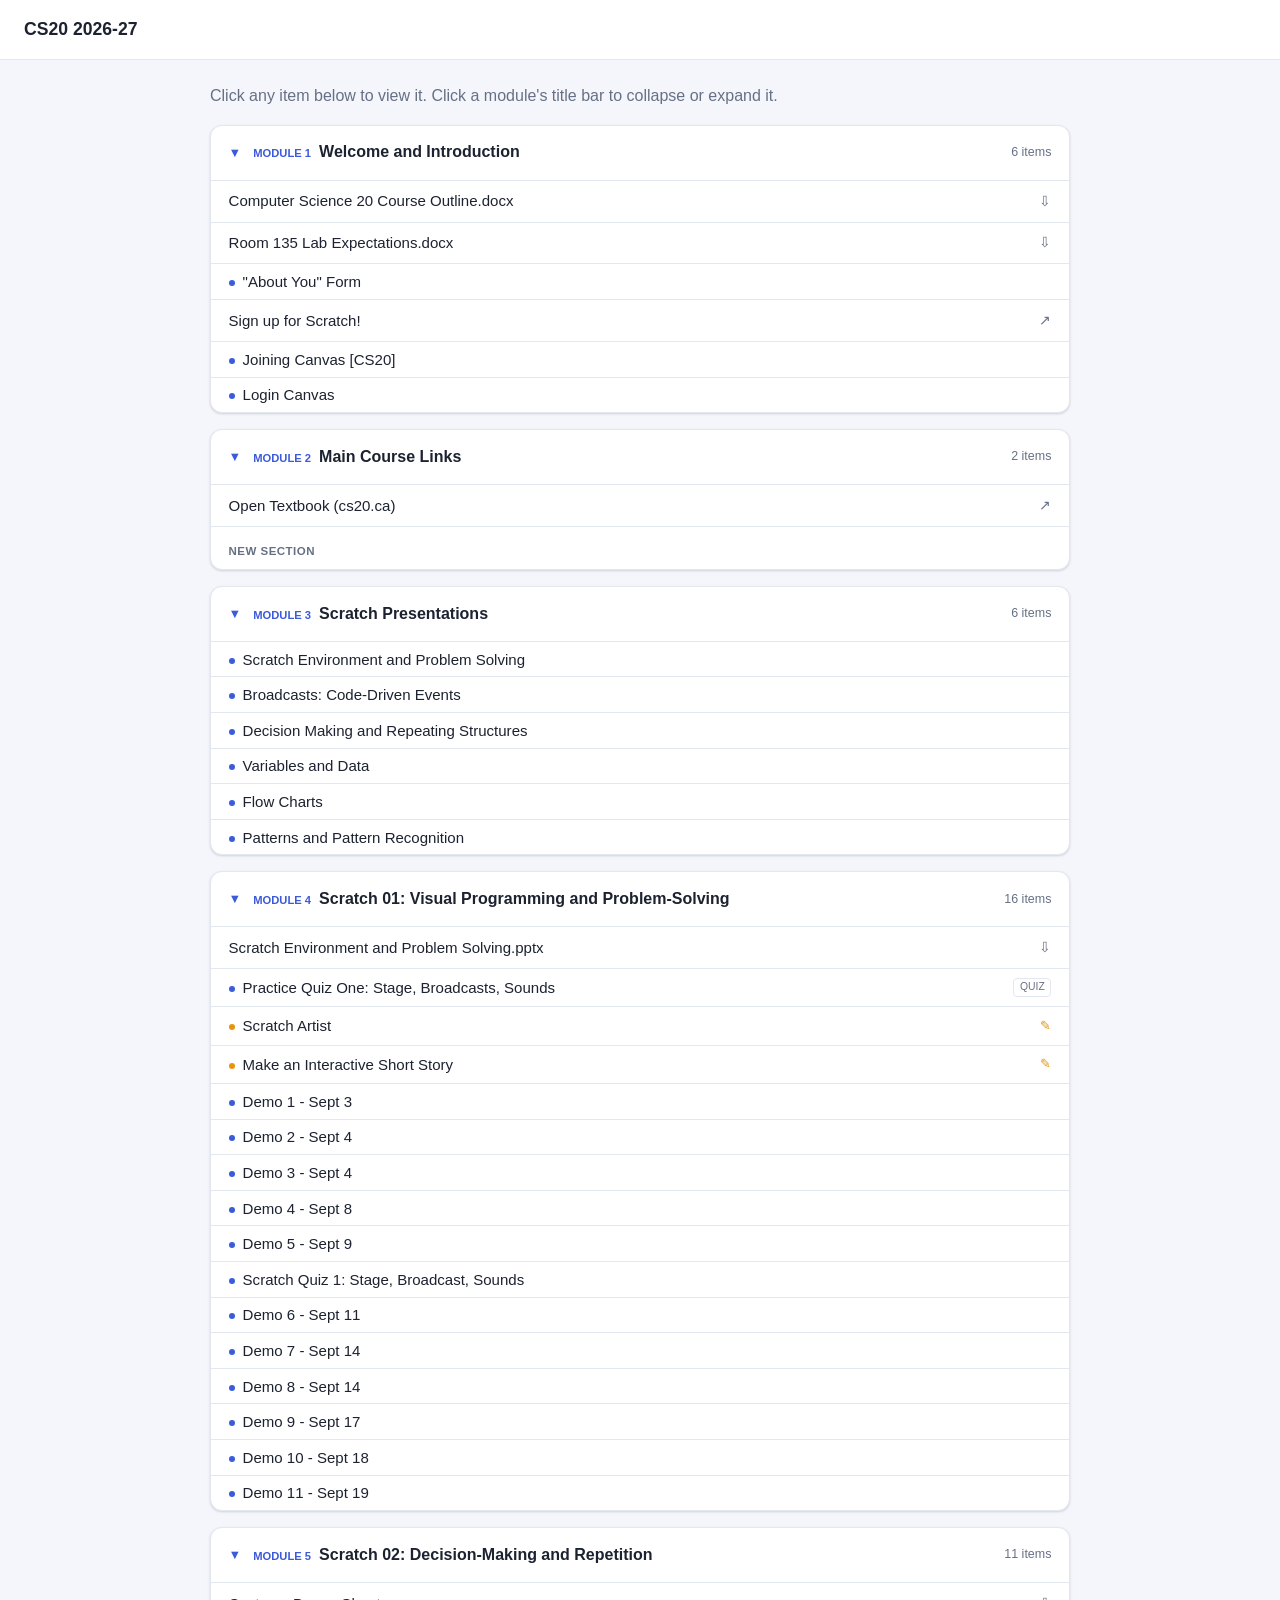
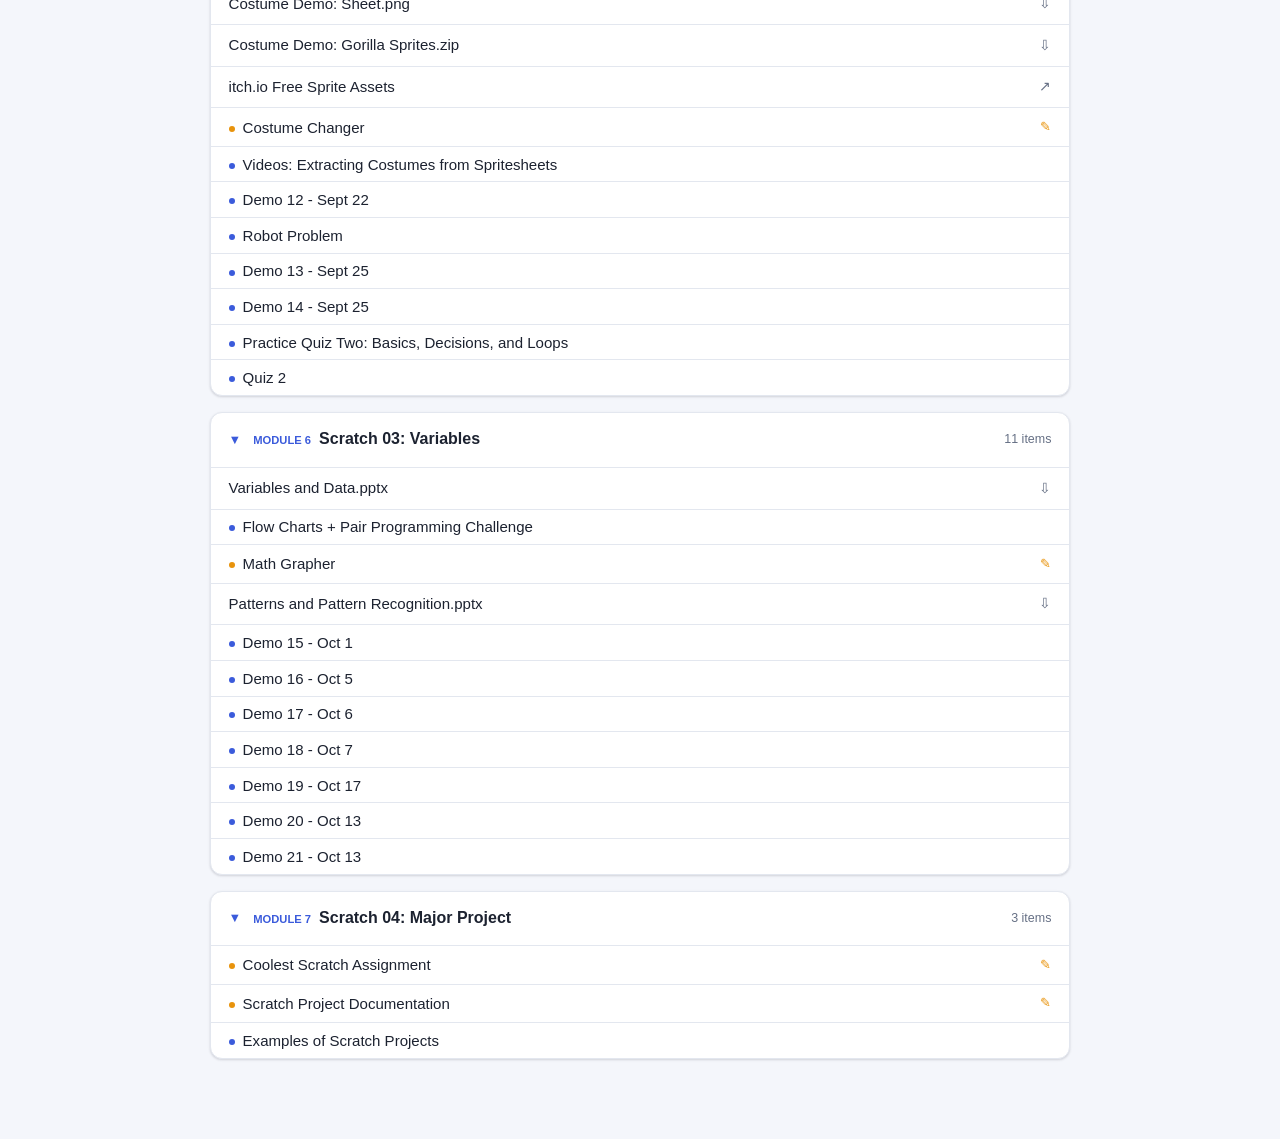
==== commit 53f3bf52: "edit" ====
--- a/publish/index.html
+++ b/publish/index.html
@@ -28,7 +28,7 @@
   </div>
 </div>
 
-<script id="site-data" type="application/json">{"site_title":"CS20 2026-27","modules":[{"id":"g91845993c5064874e3d78a3e156b6e75","slug":"01-welcome-and-introduction","title":"Welcome and Introduction","order":1,"items":[{"id":"g5f129f042e77a95aba22c080552499b5","kind":"file","title":"Computer Science 20 Course Outline.docx","nav_title":"Computer Science 20 Course Outline.docx","position":1,"published":true,"media_path":"media/web_resources/Computer-Science-20-Course-Outline.docx"},{"id":"g2e695c84068c3343bb5f97deb6b3b6ed","kind":"file","title":"Room 135 Lab Expectations.docx","nav_title":"Room 135 Lab Expectations.docx","position":2,"published":true,"media_path":"media/web_resources/Room-135-Lab-Expectations.docx"},{"id":"g63b6350ac749ba6158b2c3bce8c93046","kind":"page","title":"\"About You\" Form","nav_title":"\"About You\" Form","position":3,"published":true,"content_html":"<p><iframe src=\"https://docs.google.com/forms/d/e/1FAIpQLSegaIl3focUOhDIU2Z-i2d3DQUKVy0K6PmfbZacE_JIu9_ziQ/viewform?embedded=true\" width=\"840\" height=\"962\" loading=\"lazy\"></iframe></p>\n\n"},{"id":"g382d8461d7e0bd6464fedabca067cbf5","kind":"weblink","title":"Sign up for Scratch!","nav_title":"Sign up for Scratch!","position":4,"published":true,"external_url":"https://scratch.mit.edu/signup/3jywhjmxn"},{"id":"g3b429bb770b211b02804e713a442ec9d","kind":"page","title":"Joining Canvas [CS20]","nav_title":"Joining Canvas [CS20]","position":5,"published":true,"content_html":"<p><span style=\"font-size: 18pt;\"><strong>If you've never used Canvas</strong>, go here:</span><br><span style=\"font-size: 18pt;\">canvas.instructure.com/register</span><br><span style=\"font-size: 18pt;\">join code:&nbsp;</span><strong style=\"font-weight: bold; color: rgb(39, 53, 64); font-family: &quot;Lato Extended&quot;, Lato, &quot;Helvetica Neue&quot;, Helvetica, Arial, sans-serif; font-size: 24px;\">JHEPA6</strong></p>\n<p><span style=\"font-size: 18pt;\">&nbsp;</span></p>\n<p><span style=\"font-size: 18pt;\"><strong>If you already have an account, sign in, then go here:</strong></span><br><span style=\"font-size: 18pt;\">https://canvas.instructure.com/enroll/CWFNBG</span></p>\n<p>&nbsp;</p>\n<p><strong style=\"font-weight: bold; color: rgb(39, 53, 64); font-family: &quot;Lato Extended&quot;, Lato, &quot;Helvetica Neue&quot;, Helvetica, Arial, sans-serif; font-size: 24px;\"><a href=\"https://canvaslite.instructure.com/enroll/JHEPA6\" target=\"_blank\" rel=\"noopener\" style=\"color: rgb(14, 104, 179);\">https://canvaslite.instructure.com/enroll/JHEPA6</a></strong></p>\n<p>&nbsp;</p>\n\n"}]},{"id":"g44c03d1d0c799656da381e8cfdee834a","slug":"02-main-course-links","title":"Main Course Links","order":2,"items":[{"id":"gef8b66026b10be316510479917f5d6aa","kind":"weblink","title":"Open Textbook (cs20.ca)","nav_title":"Open Textbook (cs20.ca)","position":3,"published":true,"external_url":"https://cs20.ca"},{"id":"g4f435305b4a245c1b36dba31af562ca7","kind":"divider","title":"New Section","nav_title":"","published":true}]},{"id":"gecb79ca1d84195a6ddda061e450b7282","slug":"03-scratch-presentations","title":"Scratch Presentations","order":3,"items":[{"id":"gefa27eaddf6ed7d7cf647fe640f49387","kind":"page","title":"Scratch Environment and Problem Solving","nav_title":"Scratch Environment and Problem Solving","position":1,"published":true,"content_html":"<iframe src=\"https://docs.google.com/presentation/d/1h1kareIz2HPio5z1AHoqVAen3pp8zlx0Q4YoVPjZuzk/embed?start=false&amp;loop=false&amp;delayms=3000\" frameborder=\"0\" width=\"960\" height=\"569\" allowfullscreen=\"true\" mozallowfullscreen=\"true\" webkitallowfullscreen=\"true\" loading=\"lazy\"></iframe>\n\n"},{"id":"g72fc221d8c5d105eb574b8a34b6f7d8b","kind":"page","title":"Broadcasts: Code-Driven Events","nav_title":"Broadcasts: Code-Driven Events","position":2,"published":true,"content_html":"<p><iframe src=\"https://docs.google.com/presentation/d/e/2PACX-1vTC4f3h_jIHjVho5fzK0w4WyRMAMg6pt_AFoMKnBts4vqLBvua6BbgcfkN4BczFYgPj5TgxGNMBY3Nx/embed?start=false&amp;loop=false&amp;delayms=3000\" width=\"960\" height=\"569\" allowfullscreen=\"allowfullscreen\" webkitallowfullscreen=\"webkitallowfullscreen\" mozallowfullscreen=\"mozallowfullscreen\" loading=\"lazy\"></iframe></p>\n\n"},{"id":"g418b035d03d4898d0bc45727f1b50308","kind":"page","title":"Decision Making and Repeating Structures","nav_title":"Decision Making and Repeating Structures","position":3,"published":true,"content_html":"<iframe src=\"https://docs.google.com/presentation/d/1YuTFR_l0MJGR2ZD04QWhsULujAVp0Tmd2RtA2Odv9-g/embed?start=false&amp;loop=false&amp;delayms=3000\" frameborder=\"0\" width=\"960\" height=\"569\" allowfullscreen=\"true\" mozallowfullscreen=\"true\" webkitallowfullscreen=\"true\" loading=\"lazy\"></iframe>\n\n"},{"id":"gdd5cf817a0a21dda20a8e6f5428e7aac","kind":"page","title":"Variables and Data","nav_title":"Variables and Data","position":4,"published":true,"content_html":"<p><iframe src=\"https://docs.google.com/presentation/d/e/2PACX-1vQbWUm28rIuwCt0nmw1z0nyERg2GbLlaSsi6uoE1bIlUu6kb9hv5I4im4JaQhGPL6qLDSY4NrkPs2r3/embed?start=false&amp;loop=false&amp;delayms=3000\" width=\"960\" height=\"569\" allowfullscreen=\"allowfullscreen\" webkitallowfullscreen=\"webkitallowfullscreen\" mozallowfullscreen=\"mozallowfullscreen\" loading=\"lazy\"></iframe></p>\n\n"},{"id":"g531f258fb3a7463123819bf52a55a587","kind":"page","title":"Flow Charts","nav_title":"Flow Charts","position":5,"published":true,"content_html":"<p><iframe src=\"https://docs.google.com/presentation/d/e/2PACX-1vS-7HBBDjWRoZrNsJVhiI6aMYxX1BnA4aeMcUyeugLn5svZFzrOYYbJYjQDg0qKssxdZOwnrcm1fZbp/embed?start=false&amp;loop=false&amp;delayms=3000\" width=\"960\" height=\"569\" allowfullscreen=\"allowfullscreen\" webkitallowfullscreen=\"webkitallowfullscreen\" mozallowfullscreen=\"mozallowfullscreen\" loading=\"lazy\"></iframe></p>\n\n"},{"id":"g76a7b74488c2b9eacfb9b411606f38b7","kind":"page","title":"Patterns and Pattern Recognition","nav_title":"Patterns and Pattern Recognition","position":6,"published":true,"content_html":"<iframe src=\"https://docs.google.com/presentation/d/e/2PACX-1vQ6LQKnFaMMW2TGtBa4PAkWSAhmEDO2Q3li4FWln0_ig5EVpU13b9eRO3av9QzzRo0Y2R8eIwB54L63/embed?start=false&amp;loop=false&amp;delayms=3000\" frameborder=\"0\" width=\"960\" height=\"569\" allowfullscreen=\"true\" mozallowfullscreen=\"true\" webkitallowfullscreen=\"true\" loading=\"lazy\"></iframe>\n\n"}]},{"id":"gdcd327faba249ba761dbab487cb3232c","slug":"04-scratch-01-visual-programming-and-problem-solving","title":"Scratch 01:  Visual Programming and Problem-Solving","order":4,"items":[{"id":"g19b772f0930e01ce379854a4d39d0b98","kind":"file","title":"Scratch Environment and Problem Solving.pptx","nav_title":"Scratch Environment and Problem Solving.pptx","position":1,"published":true,"media_path":"media/web_resources/Scratch-Environment-and-Problem-Solving.pptx"},{"id":"gaf5e2a20b8a9e1de94bc40c4ca141a03","kind":"quiz","title":"Practice Quiz One:  Stage, Broadcasts, Sounds","nav_title":"Practice Quiz One:  Stage, Broadcasts, Sounds","position":2,"published":true,"content_html":"<div class=\"item-meta\"><span class=\"meta-points\"><strong>Points:</strong> 6.0</span></div><p>This practice quiz is connected to our first few days of class, and will help prepare you for the first graded quiz!</p><div class=\"qz-questions\">\n<div class=\"qz-question\"><h3 class=\"qz-qtitle\">Scratch - Stage</h3>\n<div class=\"qz-qtext\"><div>\n<p><span>Assuming a stage width of </span><span>4</span><span>8</span><span>0</span><span> and a stage height of </span><span>3</span><span>6</span><span>0</span><span>,</span><span> what is the current y-position of Scratch?</span></p>\n<p><span><img src=\"https://sps.blackboard.com/bbcswebdav/xid-1294534_1\" alt=\"\" width=\"324\" height=\"269\" loading=\"lazy\"></span></p>\n<p><img src=\"media/web_resources/W01-Q-04-.JPG\" alt=\"Stage Question\" loading=\"lazy\"></p>\n</div></div>\n<ul class=\"qz-choices\">\n<li class=\"qz-choice qz-correct\"><span class=\"qz-mark\">&#10003;</span> 90</li>\n<li class=\"qz-choice\"><span class=\"qz-mark\"></span> 0</li>\n<li class=\"qz-choice\"><span class=\"qz-mark\"></span> 360</li>\n<li class=\"qz-choice\"><span class=\"qz-mark\"></span> -180</li>\n</ul>\n</div>\n<div class=\"qz-question\"><h3 class=\"qz-qtitle\">Scratch - Stage</h3>\n<div class=\"qz-qtext\"><div>\n<p><span>Assuming a stage width of 480 and a stage height of 360, what is the current </span><strong>x-position</strong><span> of Scratch?</span></p>\n<p><img src=\"media/web_resources/assessment_questions/W01-Q-06.JPG\" alt=\"\" data-decorative=\"true\" loading=\"lazy\"></p>\n</div></div>\n<ul class=\"qz-choices\">\n<li class=\"qz-choice qz-correct\"><span class=\"qz-mark\">&#10003;</span> 240</li>\n<li class=\"qz-choice\"><span class=\"qz-mark\"></span> 480</li>\n<li class=\"qz-choice\"><span class=\"qz-mark\"></span> -120</li>\n<li class=\"qz-choice\"><span class=\"qz-mark\"></span> 0</li>\n</ul>\n</div>\n<div class=\"qz-question\"><h3 class=\"qz-qtitle\">Question</h3>\n<div class=\"qz-qtext\"><div>\n<p>What type of program behavior would you expect to happen when the following script is manually activated?</p>\n<p><img src=\"media/web_resources/assessment_questions/if.JPG\" alt=\"if.JPG\" width=\"299\" height=\"195\" loading=\"lazy\"></p>\n</div></div>\n<ul class=\"qz-choices\">\n<li class=\"qz-choice qz-correct\"><span class=\"qz-mark\">&#10003;</span> Short movement by sprite and a possible rotation.</li>\n<li class=\"qz-choice\"><span class=\"qz-mark\"></span> Sprite will move back and forth across the screen.</li>\n<li class=\"qz-choice\"><span class=\"qz-mark\"></span> Sprite will move across screen and turn 90 to the right each time it hits a wall.</li>\n<li class=\"qz-choice\"><span class=\"qz-mark\"></span> No action</li>\n</ul>\n</div>\n<div class=\"qz-question\"><h3 class=\"qz-qtitle\">Scratch - Broadcast Events</h3>\n<div class=\"qz-qtext\"><div>\n<p>Predict the behavior of the following scripts when the green flag is clicked.</p>\n<p><img src=\"media/web_resources/Scratch-Q01P-01.PNG\" alt=\"\" width=\"581\" height=\"373\" data-decorative=\"true\" loading=\"lazy\"></p>\n</div></div>\n<ul class=\"qz-choices\">\n<li class=\"qz-choice qz-correct\"><span class=\"qz-mark\">&#10003;</span> The sprite will say &quot;Beta&quot; followed by &quot;Charlie&quot;</li>\n<li class=\"qz-choice\"><span class=\"qz-mark\"></span> The sprite will say &quot;Alpha&quot;, followed by &quot;Beta&quot;, followed by &quot;Charlie&quot;</li>\n<li class=\"qz-choice\"><span class=\"qz-mark\"></span> The sprite will say &quot;Charlie&quot; only</li>\n<li class=\"qz-choice\"><span class=\"qz-mark\"></span> The sprite will say &quot;Beta&quot; only</li>\n<li class=\"qz-choice\"><span class=\"qz-mark\"></span> The sprite will say &quot;Alpha&quot; only</li>\n<li class=\"qz-choice\"><span class=\"qz-mark\"></span> The sprite will continuously say &quot;Alpha&quot;, &quot;Beta&quot;, &quot;Charlie&quot; over and over forever.</li>\n</ul>\n</div>\n</div>"},{"id":"g71961a6a70278d18dc49a324d707a36d","kind":"assignment","title":"Scratch Artist","nav_title":"Scratch Artist","position":3,"published":true,"content_html":"<div class=\"item-meta\"><span class=\"meta-points\"><strong>Points:</strong> 10.0</span> &middot; <span class=\"meta-submission\"><strong>Submission type:</strong> online upload</span> &middot; <span class=\"meta-ext\"><strong>Allowed file types:</strong> sb3</span></div><p dir=\"ltr\"><img src=\"media/web_resources/Uploaded-Media/artist.PNG\" alt=\"artist.PNG\" data-api-endpoint=\"https://canvas.instructure.com/api/v1/courses/10266881/files/268938327\" data-api-returntype=\"File\" loading=\"lazy\"></p>\n<p dir=\"ltr\">This will add all of the pen blocks that you’ll need for this project.</p>\n<p><br><br></p>\n<p dir=\"ltr\"><span style=\"font-size: 18pt;\"><strong>Base Feature Requirements</strong></span></p>\n<p>&nbsp;</p>\n<p dir=\"ltr\"><i>Completing the following basic features will allow for a maximum grade of 9/10. The remaining Challenge Features will account for the remaining 1 mark.</i></p>\n<p>&nbsp;</p>\n<ol>\n<li dir=\"ltr\">\n<p dir=\"ltr\">Create a program that features one sprite (choose any that you want). When the green flag is pressed, this sprite should begin at the origin (0,0), and choose a random direction to move automatically<br><br></p>\n<ul>\n<li dir=\"ltr\">\n<p dir=\"ltr\">As it moves, it should use the pen to draw a trail of its motion.</p>\n</li>\n<li dir=\"ltr\">\n<p dir=\"ltr\">Whenever an edge of the stage is encountered, the sprite should bounce.</p>\n</li>\n<li dir=\"ltr\">Movement must use the&nbsp;<strong>move</strong><strong> block.</strong>&nbsp; No <span style=\"text-decoration: underline;\">glides</span> or <span style=\"text-decoration: underline;\">goto</span> blocks for this feature.</li>\n</ul>\n<br>\n<p>&nbsp;</p>\n</li>\n</ol>\n<ol start=\"2\">\n<li dir=\"ltr\">\n<p dir=\"ltr\">This project should include both<span>&nbsp;</span><strong>background<span>&nbsp;</span></strong><strong>music<span>&nbsp;</span></strong>as well as<span>&nbsp;</span><strong>sound<span>&nbsp;</span></strong><strong>effects</strong>.<br><br></p>\n<ul>\n<li dir=\"ltr\">\n<p dir=\"ltr\">When the green flag is pressed, start some background music. This should play continually until the user stops the program.</p>\n</li>\n<li dir=\"ltr\">\n<p dir=\"ltr\">Have a sound effect play whenever the sprite bounces on the edges of the stage<br>&nbsp; &nbsp; &nbsp; <span style=\"color: #e03e2d;\">HINT:</span>&nbsp; &nbsp;<span style=\"color: #7e8c8d;\">The <img src=\"media/web_resources/Uploaded-Media/Scratch-If-on-edge-bounce.PNG\" alt=\"Scratch - If on edge bounce.PNG\" width=\"127\" height=\"53\" data-api-endpoint=\"https://canvas.instructure.com/api/v1/courses/10266881/files/269192261\" data-api-returntype=\"File\" loading=\"lazy\"> is needed, but you have your program handle the sound effect&nbsp;<strong>first.</strong> This is because the \"bounce\" action spins the character and often they will no longer be touching the edge. Use <img src=\"media/web_resources/Uploaded-Media/Scratch-If-touching-edge.PNG\" alt=\"Scratch - If touching edge.PNG\" width=\"214\" height=\"87\" data-api-endpoint=\"https://canvas.instructure.com/api/v1/courses/10266881/files/269192398\" data-api-returntype=\"File\" loading=\"lazy\"> to help with adding a sound effect each time the sprite runs into the edge of the stage.</span></p>\n</li>\n</ul>\n<br>\n<p>&nbsp;</p>\n</li>\n</ol>\n<ol start=\"3\">\n<li dir=\"ltr\">\n<p dir=\"ltr\">Allow the pen characteristics to be modified by the user as follows:<br><br></p>\n<ul>\n<li dir=\"ltr\">\n<p dir=\"ltr\">The<strong><span>&nbsp;</span>Z key</strong><span>&nbsp;</span>will decrease the size of the pen</p>\n</li>\n<li dir=\"ltr\">\n<p dir=\"ltr\">The<strong><span>&nbsp;</span>X key</strong><span>&nbsp;</span>will increase the size of the pen</p>\n</li>\n<li dir=\"ltr\">\n<p dir=\"ltr\">The<strong><span>&nbsp;</span>C key</strong><span>&nbsp;</span>will change the colour of the pen</p>\n</li>\n<li>The<strong><span>&nbsp;</span>R key</strong><span>&nbsp;</span>will reset the drawing (erase all)</li>\n</ul>\n<br>\n<p>&nbsp;</p>\n</li>\n</ol>\n<p>&nbsp;</p>\n<p dir=\"ltr\"><span style=\"font-size: 18pt;\"><strong>Challenge Features</strong></span><br><br></p>\n<ol>\n<li dir=\"ltr\">\n<p dir=\"ltr\">Add a second sprite into the sketch, whose<span>&nbsp;</span><strong>movement will be controlled by the user</strong>.</p>\n<ul>\n<li dir=\"ltr\">\n<p dir=\"ltr\">Use the four arrow keys ( &nbsp;↑ ← ↓ → ) to control the sprite’s x-position and y-position.</p>\n</li>\n<li dir=\"ltr\">\n<p dir=\"ltr\">Use pen commands to make this sprite draw a line wherever it moves</p>\n</li>\n</ul>\n<p>&nbsp;</p>\n</li>\n<li>Allow this sprite’s <strong>pen size</strong> and <strong>pen colour </strong>to be changed whenever this sprite touches the other (bouncing) sprite, according to the following scheme:\n<ul>\n<li>If the user-controlled sprite is on the left half of the screen:\n<ul>\n<li>Change the pen size by 2</li>\n</ul>\n</li>\n<li>If the user-controlled sprite is on the right half of the screen:\n<ul>\n<li>Change the pen colour by 10</li>\n</ul>\n</li>\n</ul>\n</li>\n</ol>\n<p>&nbsp;</p>\n<p dir=\"ltr\">&nbsp;</p>\n\n"},{"id":"g0c3d2c9fc83798f3424d2eec9f96f4da","kind":"assignment","title":"Make an Interactive Short Story","nav_title":"Make an Interactive Short Story","position":4,"published":true,"content_html":"<div class=\"item-meta\"><span class=\"meta-points\"><strong>Points:</strong> 5.0</span> &middot; <span class=\"meta-submission\"><strong>Submission type:</strong> online upload</span> &middot; <span class=\"meta-ext\"><strong>Allowed file types:</strong> sb3,zip</span></div><p>To experiment with <i>creating your own events</i> <i>with broadcasts and taking user inpu</i><i>t</i>, create an interactive short story or play. Create characters, experiment with moving sprites around the stage – it’s up to you!</p>\n<p><strong><img src=\"media/web_resources/Uploaded-Media/Interactive-A2-01.PNG\" alt=\"Interactive A2 - 01.PNG\" width=\"708\" height=\"252\" data-api-endpoint=\"https://canvas.instructure.com/api/v1/courses/8596367/files/242887403\" data-api-returntype=\"File\" loading=\"lazy\"><br></strong></p>\n<p><strong>Base Features<br></strong></p>\n<ol>\n<li dir=\"ltr\">\n<p dir=\"ltr\">Within your story, you must include the following components:</p>\n<ul>\n<li dir=\"ltr\">\n<p dir=\"ltr\">At least one Backdrop</p>\n</li>\n<li dir=\"ltr\">\n<p dir=\"ltr\">At least two characters</p>\n</li>\n<li dir=\"ltr\">\n<p dir=\"ltr\">At least<strong> five broadcast statements</strong></p>\n</li>\n</ul>\n<p><span style=\"color: var(--ic-brand-font-color-dark); font-family: inherit; font-size: 1rem;\">Broadcasts must be named appropriately (“bear appears” rather than “message1\")<br><br></span></p>\n</li>\n<li dir=\"ltr\">\n<p><span style=\"color: var(--ic-brand-font-color-dark); font-family: inherit; font-size: 1rem;\">Ask the user at least one question (using the ask block)</span></p>\n</li>\n</ol>\n<div class=\"editor-indent\">\n<ul>\n<li style=\"list-style-type: none;\">\n<ul>\n<li>The <strong>answer to this question </strong>should be used in an IF or IF/ELSE statement so that the user’s response impacts what happens in the story.</li>\n</ul>\n</li>\n</ul>\n</div>\n<p><img src=\"media/web_resources/Uploaded-Media/Interactive-A2-02.PNG\" alt=\"Interactive A2 - 02.PNG\" data-api-endpoint=\"https://canvas.instructure.com/api/v1/courses/8596367/files/242887786\" data-api-returntype=\"File\" loading=\"lazy\"></p>\n<p><strong>Challenge Features</strong></p>\n<ol>\n<li dir=\"ltr\">\n<p dir=\"ltr\">Incorporate a second user-input question that is used in a condition</p>\n</li>\n<ul>\n<li dir=\"ltr\">\n<p dir=\"ltr\">Using the <strong>ask </strong>block for user-input</p>\n</li>\n<li dir=\"ltr\">\n<p dir=\"ltr\">Using the answer block inside an <strong>IF</strong> or<strong> IF/ELSE </strong>blocks<br><br></p>\n</li>\n</ul>\n<li dir=\"ltr\">\n<p dir=\"ltr\">Include some image or costume effects that are applied depending on the user’s input</p>\n</li>\n</ol>\n<p>&nbsp;</p>\n<p><strong>Outcomes</strong></p>\n<p>CP1, FP3</p>\n\n"},{"id":"g950486a827c541cbbff0f8a710f54008","kind":"page","title":"New Page","nav_title":"Demo 1 - Sept 3","published":true,"content_html":"<a href=\"https://scratch.mit.edu/projects/1127337218\">https://scratch.mit.edu/projects/1127337218</a><p></p>"},{"id":"gbdfbae7866fe49cfbe5a1efb67cd34d8","kind":"page","title":"New Page","nav_title":"Demo 2 - Sept 4","published":true,"content_html":"<a href=\"https://scratch.mit.edu/projects/1378135008\">https://scratch.mit.edu/projects/1378135008</a><p></p>"},{"id":"gba5bb81259b04fd5a52fed03624e476c","kind":"page","title":"New Page","nav_title":"Demo 3 - Sept 4","published":true,"content_html":"<a href=\"https://scratch.mit.edu/projects/1378139125\">https://scratch.mit.edu/projects/1378139125</a><p></p>"},{"id":"g0c8e156692d14d86b7dd7482a7e31037","kind":"page","title":"New Page","nav_title":"Demo 4 - Sept 8","published":true,"content_html":"https://scratch.mit.edu/projects/1379180215<p></p>"},{"id":"g107b43f2cd724b98b35a0fe09a2c76ed","kind":"page","title":"New Page","nav_title":"Demo 5 - Sept 9","published":true,"content_html":"<a href=\"https://scratch.mit.edu/projects/1379547482\">https://scratch.mit.edu/projects/1379547482</a><p></p>"},{"id":"gd573a6281d5e493bbd9a59d99eb3210c","kind":"page","title":"New Page","nav_title":"Scratch Quiz 1: Stage, Broadcast, Sounds","published":true,"content_html":"<a href=\"https://docs.google.com/forms/d/e/1FAIpQLScedvLwvCU6SBttZHm8q2va1PtP1KXKS8XFJz7DJw_8neM4dw/viewform?usp=publish-editor\">https://docs.google.com/forms/d/e/1FAIpQLScedvLwvCU6SBttZHm8q2va1PtP1KXKS8XFJz7DJw_8neM4dw/viewform?usp=publish-editor</a><p></p>"},{"id":"g2e8b0cc1c8264c4fbdcea8592968bafe","kind":"page","title":"New Page","nav_title":"Demo 6 - Sept 11","published":true,"content_html":"https://scratch.mit.edu/projects/1380267941<p></p>"},{"id":"g01b34341444346fbbf76b27a38759ddc","kind":"page","title":"New Page","nav_title":"Demo 7 - Sept 14","published":true,"content_html":"https://scratch.mit.edu/projects/1381071161<p></p>"},{"id":"g8f0260fb6c1c452ba2e028d08bfa2a30","kind":"page","title":"New Page","nav_title":"Demo 8 - Sept 14","published":true,"content_html":"<a href=\"https://scratch.mit.edu/projects/1381081390\">https://scratch.mit.edu/projects/1381081390</a><p></p>"},{"id":"g8808670fec9a4de1ad246c6c88db3989","kind":"page","title":"New Page","nav_title":"Demo 9 - Sept 17","published":true,"content_html":"<a href=\"https://scratch.mit.edu/projects/1217301680\">https://scratch.mit.edu/projects/1217301680</a><p></p>"},{"id":"g4b01ad51a1564a9e9a3fb5708784f3a8","kind":"page","title":"New Page","nav_title":"Demo 10 - Sept 18","published":true,"content_html":"<a href=\"https://scratch.mit.edu/projects/1382263776\">https://scratch.mit.edu/projects/1382263776</a>"},{"id":"g46afac96969648d2b47bf5ffbeefd705","kind":"page","title":"New Page","nav_title":"Demo 11 - Sept 19","published":true,"content_html":"<a href=\"https://scratch.mit.edu/projects/1382635331\">https://scratch.mit.edu/projects/1382635331</a><p></p>"}]},{"id":"g723b07093524102ff34fc22935e12d83","slug":"05-scratch-02-decision-making-and-repetition","title":"Scratch 02: Decision-Making and Repetition","order":5,"items":[{"id":"g46d23a5db0236ffac985e661c5235cb3","kind":"file","title":"Sheet.png","nav_title":"Costume Demo: Sheet.png","position":1,"published":true,"media_path":"media/web_resources/Sheet.png"},{"id":"g53af58e669bd7149167cf832846c9e3e","kind":"file","title":"Gorilla Sprites.zip","nav_title":"Costume Demo: Gorilla Sprites.zip","position":2,"published":true,"media_path":"media/web_resources/Gorilla-Sprites.zip"},{"id":"gca2254f1cb22cf3a04199e7e0ec5dfc4","kind":"weblink","title":"itch.io Free Sprite Assets","nav_title":"itch.io Free Sprite Assets","position":3,"published":true,"external_url":"https://itch.io/game-assets/free/tag-sprites"},{"id":"g1682351047766026f8293acd959d8342","kind":"assignment","title":"Costume Changer","nav_title":"Costume Changer","position":4,"published":true,"content_html":"<div class=\"item-meta\"><span class=\"meta-points\"><strong>Points:</strong> 10.0</span> &middot; <span class=\"meta-submission\"><strong>Submission type:</strong> online upload</span> &middot; <span class=\"meta-ext\"><strong>Allowed file types:</strong> sb3</span></div><p>This program should showcase your ability to create more complex animations through the use of sprite costumes.<br><img src=\"media/web_resources/Uploaded-Media/Scratch-M02-A02-I01.png\" alt=\"Scratch M02 - A02 - I01.png\" width=\"825\" height=\"184\" data-api-endpoint=\"https://canvas.instructure.com/api/v1/courses/8596367/files/241852529\" data-api-returntype=\"File\" loading=\"lazy\"><br>&nbsp;</p>\n<p><span style=\"font-size: 14pt;\"><strong>Base Features&nbsp;</strong></span></p>\n<ol style=\"list-style-type: decimal;\">\n<li>At least one sprite from the sprite library move around the stage autonomously (not controlled by the user) and cycle through its costumes appropriately. Make sure to choose a sprite that has more than one costume!<br><br>\n</li>\n<li>A sprite from a custom spritesheet should be controlled by user keyboard input (arrow keys).<br><br>\n<ul style=\"list-style-type: disc;\">\n<li>searching for \"spritesheet\" will yield many options. Refer to the videos below for how to rip images from a spritesheet and upload them to Scratch.</li>\n<li>animate this sprite by cycling through costumes using a repeat (loop) block.</li>\n<li>There must be at least 4 costumes in the animation that is continually being cycled.</li>\n</ul>\n</li>\n<li>\n<p>If you are working on a computer without any graphics applications installed, there are web-based alternatives. One option is <a href=\"https://www.photopea.com/\">https://www.photopea.com/</a></p>\n</li>\n<li>\n<p>Your program should use <strong>two different backdrops</strong>. One should be displayed when the sprite controlled by the user is on the left half of the stage, and the other should be used when that sprite is on the right half.</p>\n</li>\n</ol>\n<p>&nbsp;</p>\n<p><span style=\"font-size: 14pt;\"><strong>Challenge Features</strong></span></p>\n<ol>\n<li>\n<p>Add 2 additional \"actions\" (additional sets of animation frames)&nbsp; that are displayed through the use of different costumes and are activated by keyboard input.</p>\n<ul style=\"list-style-type: disc;\">\n<li>When no buttons are pressed, an&nbsp;<strong>idle animation</strong> should continue to loop</li>\n<li>You'll need to use some logic to distinguish between when&nbsp;<em>particular buttons are pressed</em> and&nbsp;<em>when those particular buttons are&nbsp;<strong>not pressed...</strong></em>\n</li>\n</ul>\n</li>\n</ol>\n<p>&nbsp;</p>\n<p><span style=\"font-size: 14pt;\"><strong>Sample Output</strong></span></p>\n<p><em>A solution may look something like this example:</em></p>\n<div>\n<div>\n<div id=\"id_videojs_626979d16e6d6_1\" title=\"gJKXc8uxObw\" role=\"region\" aria-label=\"Video Player\" data-setup-lazy=\"{&quot;techOrder&quot;: [&quot;youtube&quot;], &quot;sources&quot;: [{&quot;type&quot;: &quot;video/youtube&quot;, &quot;src&quot;:&quot;https://youtu.be/gJKXc8uxObw&quot;}], &quot;language&quot;: &quot;en&quot;, &quot;fluid&quot;: true}\">\n<div><iframe id=\"id_videojs_626979d16e6d6_1_youtube_api\" title=\"YouTube video player\" src=\"https://www.youtube.com/embed/gJKXc8uxObw?controls=0&amp;modestbranding=1&amp;rel=0&amp;showinfo=0&amp;loop=0&amp;fs=0&amp;hl=en&amp;enablejsapi=1&amp;origin=https%3A%2F%2Fmoodle4u.portagecollege.ca&amp;widgetid=1\" width=\"640\" height=\"360\" allowfullscreen=\"allowfullscreen\" allow=\"accelerometer; autoplay; clipboard-write; encrypted-media; gyroscope; picture-in-picture\" data-mce-fragment=\"1\" loading=\"lazy\"></iframe></div>\n</div>\n</div>\n</div>\n<p><br><br><span style=\"font-size: 14pt;\"><strong>How to Rip images from a Spritesheet</strong></span><br>Using Photoshop (if you have access to it):&nbsp; &nbsp; &nbsp;</p>\n<div>\n<div>\n<div id=\"id_videojs_626979d16e897_2\" title=\"watch\" role=\"region\" aria-label=\"Video Player\" data-setup-lazy=\"{&quot;techOrder&quot;: [&quot;youtube&quot;], &quot;sources&quot;: [{&quot;type&quot;: &quot;video/youtube&quot;, &quot;src&quot;:&quot;https://www.youtube.com/watch?v=Sbtq5qoeJFQ&quot;}], &quot;language&quot;: &quot;en&quot;, &quot;fluid&quot;: true}\">\n<div><iframe id=\"id_videojs_626979d16e897_2_youtube_api\" title=\"YouTube video player\" src=\"https://www.youtube.com/embed/Sbtq5qoeJFQ?controls=0&amp;modestbranding=1&amp;rel=0&amp;showinfo=0&amp;loop=0&amp;fs=0&amp;hl=en&amp;enablejsapi=1&amp;origin=https%3A%2F%2Fmoodle4u.portagecollege.ca&amp;widgetid=2\" width=\"640\" height=\"360\" allowfullscreen=\"allowfullscreen\" allow=\"accelerometer; autoplay; clipboard-write; encrypted-media; gyroscope; picture-in-picture\" data-mce-fragment=\"1\" loading=\"lazy\"></iframe></div>\n</div>\n</div>\n</div>\n<p>&nbsp;</p>\n<p>Using Photopea (free, web-based):&nbsp; &nbsp;</p>\n<div>\n<div>\n<iframe title=\"YouTube video player\" src=\"https://www.youtube.com/embed/YuIzYZ9UbJ0\" width=\"560\" height=\"315\" allowfullscreen=\"allowfullscreen\" allow=\"accelerometer; autoplay; clipboard-write; encrypted-media; gyroscope; picture-in-picture\" data-mce-fragment=\"1\" loading=\"lazy\"></iframe>\n<div>\n<p dir=\"ltr\">&nbsp;</p>\n<p id=\"yui_3_17_2_1_1650866815541_30\" dir=\"ltr\"><span style=\"font-family: verdana, geneva, sans-serif; font-size: 14pt;\"><strong>Submission Details</strong></span><br><br></p>\n<p style=\"padding-left: 40px;\" dir=\"ltr\">For this project, you should submit your work as a&nbsp;<strong>.sb3 file.</strong></p>\n<p style=\"padding-left: 40px;\" dir=\"ltr\">You can download the sb3 file directly from the scratch editor.&nbsp;&nbsp;<strong>File → Save to your Computer<br><br></strong><strong><img src=\"media/web_resources/Uploaded-Media/Scratch-Save-to-your-computer.png\" alt=\"Scratch - Save to your computer.png\" data-api-endpoint=\"https://canvas.instructure.com/api/v1/courses/8596367/files/241852364\" data-api-returntype=\"File\" loading=\"lazy\"><br>&nbsp;</strong></p>\n</div>\n</div>\n</div>\n\n"},{"id":"g3be3ffe98293ec6a0dd7631ca8f82e5a","kind":"page","title":"Videos: Extracting Costumes from Spritesheets","nav_title":"Videos: Extracting Costumes from Spritesheets","position":5,"published":true,"content_html":"<p><span style=\"font-size: 14pt;\"><strong>How to Rip images from a Spritesheet</strong></span></p>\n<p>Using Photopea (free, web-based):&nbsp; &nbsp;</p>\n<div>\n<div><iframe title=\"YouTube video player\" src=\"https://www.youtube.com/embed/YuIzYZ9UbJ0\" width=\"560\" height=\"315\" loading=\"lazy\" allowfullscreen=\"allowfullscreen\" allow=\"accelerometer; autoplay; clipboard-write; encrypted-media; gyroscope; picture-in-picture\" data-mce-fragment=\"1\"></iframe>\n<div>\n<p dir=\"ltr\">&nbsp;</p>\n</div>\n</div>\n</div>\n<p>Using Photoshop (if you have access to it):&nbsp; &nbsp; &nbsp;</p>\n<div>\n<div>\n<div id=\"id_videojs_626979d16e897_2\" title=\"watch\" role=\"region\" aria-label=\"Video Player\" data-setup-lazy=\"{&quot;techOrder&quot;: [&quot;youtube&quot;], &quot;sources&quot;: [{&quot;type&quot;: &quot;video/youtube&quot;, &quot;src&quot;:&quot;https://www.youtube.com/watch?v=Sbtq5qoeJFQ&quot;}], &quot;language&quot;: &quot;en&quot;, &quot;fluid&quot;: true}\">\n<div><iframe id=\"id_videojs_626979d16e897_2_youtube_api\" title=\"YouTube video player\" src=\"https://www.youtube.com/embed/Sbtq5qoeJFQ?controls=0&amp;modestbranding=1&amp;rel=0&amp;showinfo=0&amp;loop=0&amp;fs=0&amp;hl=en&amp;enablejsapi=1&amp;origin=https%3A%2F%2Fmoodle4u.portagecollege.ca&amp;widgetid=2\" width=\"640\" height=\"360\" loading=\"lazy\" allowfullscreen=\"allowfullscreen\" allow=\"accelerometer; autoplay; clipboard-write; encrypted-media; gyroscope; picture-in-picture\" data-mce-fragment=\"1\"></iframe></div>\n</div>\n</div>\n</div>\n<p>&nbsp;</p>\n\n"},{"id":"g10389b762d364a419b4cf6f0ae851da7","kind":"page","title":"New Page","nav_title":"Demo 12 - Sept 22","published":true,"content_html":"<a href=\"https://scratch.mit.edu/projects/1383412415\">https://scratch.mit.edu/projects/1383412415</a><p></p>"},{"id":"gf3c7a1f001674eadbafb3050409f5626","kind":"page","title":"New Page","nav_title":"Robot Problem","published":true,"content_html":"<a href=\"https://docs.google.com/presentation/d/e/2PACX-1vS40EeeXwmWbXSFXJATfFJK9uktAz1YD2m398sT4bWj-h8cvc747KpCeo9t9fBvG57PhMV4u1estFLr/pub?start=false&amp;loop=false&amp;delayms=3000&amp;slide=id.g26a271a4aae_0_10\">https://docs.google.com/presentation/d/e/2PACX-1vS40EeeXwmWbXSFXJATfFJK9uktAz1YD2m398sT4bWj-h8cvc747KpCeo9t9fBvG57PhMV4u1estFLr/pub?start=false&amp;loop=false&amp;delayms=3000&amp;slide=id.g26a271a4aae_0_10</a><p></p>"},{"id":"g324808176a7945e693fc8d67c9b437d7","kind":"page","title":"New Page","nav_title":"Demo 13 - Sept 25","published":true,"content_html":"<a href=\"https://scratch.mit.edu/projects/1385042374\">https://scratch.mit.edu/projects/1385042374</a><p></p>"},{"id":"ga84d333dbcfd4edca3f18a5f9e02286d","kind":"page","title":"New Page","nav_title":"Demo 14 - Sept 25","published":true,"content_html":"<a href=\"https://scratch.mit.edu/projects/1385047842\">https://scratch.mit.edu/projects/1385047842</a><p></p>"},{"id":"ge866d094ca9642e9af041431ddec24a2","kind":"page","title":"New Page","nav_title":"Practice Quiz Two: Basics, Decisions, and Loops","published":true,"content_html":"<a href=\"https://docs.google.com/forms/d/e/1FAIpQLSeGvueo04GhbL22ezHzRvNXaUkDCFXWEZUat3Mf3ymOf15g-g/viewform?usp=publish-editor\">https://docs.google.com/forms/d/e/1FAIpQLSeGvueo04GhbL22ezHzRvNXaUkDCFXWEZUat3Mf3ymOf15g-g/viewform?usp=publish-editor</a><p></p>"},{"id":"gf87e428bb1af469aba0fc78ffb45bacf","kind":"page","title":"New Page","nav_title":"Quiz 2","published":true,"content_html":"https://docs.google.com/forms/d/e/1FAIpQLSfFF1tUfZfUoULWMyJWriiyCL-Lyk91IRcYdboE7hLMZCFpvw/viewform?usp=dialog"}]},{"id":"g006dd7d12c54c4c6bb158178d01ffe26","slug":"06-scratch-03-variables","title":"Scratch 03: Variables","order":6,"items":[{"id":"g09d172fa889345812ea7979e738249a8","kind":"file","title":"Variables and Data.pptx","nav_title":"Variables and Data.pptx","position":2,"published":true,"media_path":"media/web_resources/Variables-and-Data.pptx"},{"id":"gbdbea40795ddfbf680df929bb128f874","kind":"page","title":"Flow Charts + Pair Programming Challenge","nav_title":"Flow Charts + Pair Programming Challenge","position":3,"published":true,"content_html":"<p><iframe src=\"https://docs.google.com/presentation/d/e/2PACX-1vS-7HBBDjWRoZrNsJVhiI6aMYxX1BnA4aeMcUyeugLn5svZFzrOYYbJYjQDg0qKssxdZOwnrcm1fZbp/embed?start=false&amp;loop=false&amp;delayms=3000\" width=\"960\" height=\"569\" allowfullscreen=\"allowfullscreen\" webkitallowfullscreen=\"webkitallowfullscreen\" mozallowfullscreen=\"mozallowfullscreen\" loading=\"lazy\"></iframe></p>\n\n"},{"id":"gd1a181af0e221341b0aa483f05733908","kind":"assignment","title":"Math Grapher","nav_title":"Math Grapher","position":4,"published":true,"content_html":"<div class=\"item-meta\"><span class=\"meta-points\"><strong>Points:</strong> 10.0</span> &middot; <span class=\"meta-submission\"><strong>Submission type:</strong> online upload</span> &middot; <span class=\"meta-ext\"><strong>Allowed file types:</strong> sb3</span></div><p><span style=\"font-size: 18pt;\"><strong>Slope of a Line:</strong></span></p>\n<p>The slope of a line tells us whether it is rising or falling, as well as how steep it is.<br><img src=\"media/web_resources/Uploaded-Media/Scratch-A01-I06.jpg\" alt=\"Scratch - A01 - I06.jpg\" data-api-endpoint=\"https://canvas.instructure.com/api/v1/courses/8596367/files/245750092\" data-api-returntype=\"File\" loading=\"lazy\"></p>\n<p><em>To complete this project, you’ll need to be able to calculate the slope of a line. Hopefully, this is a familiar operation, but if you’d like a refresher please check out the following video:</em></p>\n<p><iframe title=\"YouTube video player\" src=\"https://www.youtube.com/embed/WkspBxrzuZo?si=g4hvjnL0KnfQWpUc\" width=\"560\" height=\"315\" allowfullscreen=\"allowfullscreen\" allow=\"accelerometer; autoplay; clipboard-write; encrypted-media; gyroscope; picture-in-picture; web-share\" loading=\"lazy\"></iframe></p>\n<p><br><br><br><span style=\"font-size: 18pt;\"><strong>Adding the Pen Extension:</strong></span><strong></strong></p>\n<p>For this project, you’ll need to add the pen extension as you did earlier.<br><br><img src=\"media/web_resources/Uploaded-Media/Scratch-A-Extensions.png\" alt=\"Scratch - A - Extensions.png\" data-api-endpoint=\"https://canvas.instructure.com/api/v1/courses/8596367/files/245750145\" data-api-returntype=\"File\" loading=\"lazy\"><br><span><em>To add an extension, first, find the “add extension” button in the bottom left corner.</em></span></p>\n<p><span><em><br><img src=\"media/web_resources/Uploaded-Media/Scratch-A1-Pen-Extension.png\" alt=\"Scratch - A1 - Pen Extension.png\" data-api-endpoint=\"https://canvas.instructure.com/api/v1/courses/8596367/files/245750206\" data-api-returntype=\"File\" loading=\"lazy\"><br>Then choose the extension called “pen”.</em></span><em></em></p>\n<p><br><br><br><span style=\"font-size: 18pt;\"><strong>Base Features Requirements&nbsp;</strong></span></p>\n<ol style=\"list-style-type: decimal;\">\n<li>Create a program that begins by asking the user for <strong>4 inputs</strong>, and stores each in its own <strong>variable:</strong>\n<ul style=\"list-style-type: disc;\">\n<li>A X-value for the first point of a line segment</li>\n<li>A Y-value for the first point of a line segment</li>\n<li>A X-value for the second point of a line segment</li>\n<li>A Y-value for the second point of a line segment<br><br>\n</li>\n</ul>\n</li>\n<li>Once this data has been stored, have a sprite (which can be visible&nbsp;<strong>or</strong> invisible) draw that particular line segment on the screen using the&nbsp;<strong>pen blocks.</strong><br><br>\n</li>\n<li>Given the line drawn,&nbsp;<strong>calculate the slope of this line</strong> and store it in a variable.<br><br>\n</li>\n<li>Have your sprite report what the line's slope is for&nbsp;<strong>2 seconds.</strong>\n<ul style=\"list-style-type: disc;\">\n<li>If you've used the <strong>hide block</strong>, the say block won't show up on the stage!</li>\n<li>At this point, either make sure to&nbsp;<strong>show</strong> the sprite, or use <strong>set ghost effect to 100</strong> instead; this hides the sprite but still allows text to be displayed.<br><br>\n</li>\n</ul>\n</li>\n<li>At this point, the base features are complete!<br><br><br><br>\n</li>\n</ol>\n<p><span style=\"font-size: 18pt;\"><strong>Challenge Features Requirements&nbsp;</strong></span><em> (Parallelogram Area Calculator)<br><br></em>A <strong>Parallelogram </strong>can be created with <span style=\"text-decoration: underline;\">two sets of lines</span> that are <span style=\"text-decoration: underline;\">parallel to each other</span>. Expand the program above to add a horizontal line to both endpoints of the user’s original line segment. Then, add a copy of the original line segment to the end of these horizontal segments to complete a parallelogram. Lastly, report the area of this closed shape. Some additional explanation is below:<em><br></em></p>\n<ol style=\"list-style-type: decimal;\">\n<li><span>Draw Original Line Segment - If you've completed the <strong>base features</strong> then this is already done! See more details up there...<br><br></span></li>\n<li><span>Ask the user for a horizontal distance - store this value in a variable, then use it to draw two horizontal lines attached to each endpoint of the original line segment:<br><img src=\"media/web_resources/Uploaded-Media/Scratch-WO3-A02-I02.PNG\" alt=\"Scratch- WO3 - A02 - I02.PNG\" width=\"447\" height=\"215\" data-api-endpoint=\"https://canvas.instructure.com/api/v1/courses/8596367/files/245751296\" data-api-returntype=\"File\" loading=\"lazy\"><br><br></span></li>\n<li><span>Using that value, draw two horizontal lines segments of that length from each of the two existing endpoints (Remember, you should have these (x,y) locations stored in variables already)<br><img src=\"media/web_resources/Uploaded-Media/Scratch-WO3-A02-I03.PNG\" alt=\"Scratch- WO3 - A02 - I03.PNG\" data-api-endpoint=\"https://canvas.instructure.com/api/v1/courses/8596367/files/245751365\" data-api-returntype=\"File\" loading=\"lazy\"><br><br></span></li>\n<li><span>To finish the parallelogram, draw a line segment with the same length and slope as the first, but starting and ending at the free horizontal endpoints. (Note: the sprite that is enacting these scripts can be visible or hidden while drawing)<br><img src=\"media/web_resources/Uploaded-Media/Scratch-WO3-A02-I04a.PNG\" alt=\"Scratch- WO3 - A02 - I04a.PNG\" width=\"307\" height=\"149\" data-api-endpoint=\"https://canvas.instructure.com/api/v1/courses/8596367/files/245752229\" data-api-returntype=\"File\" loading=\"lazy\"> &nbsp;<img src=\"media/web_resources/Uploaded-Media/CSCR-WO3-A02-I04b.PNG\" alt=\"CSCR - WO3 - A02 - I04b.PNG\" width=\"298\" height=\"130\" data-api-endpoint=\"https://canvas.instructure.com/api/v1/courses/8596367/files/245752232\" data-api-returntype=\"File\" loading=\"lazy\"><br><br></span></li>\n<li><span>Once the shape has been drawn, calculate what the area of the parallelogram is. If you don’t have the formula memorized (I didn’t!), you may need to do an internet search to find it. It is very readily available. Calculate the area and store it in an appropriately-named variable.<br><br></span></li>\n<li><span>Lastly, have the sprite report what the area is. The sprite will need to be visible at this point in order for its speech bubble to be visible as well.<br><img src=\"media/web_resources/Uploaded-Media/Scratch-WO3-A02-I05.PNG\" alt=\"Scratch - WO3 - A02 - I05.PNG\" data-api-endpoint=\"https://canvas.instructure.com/api/v1/courses/8596367/files/245752341\" data-api-returntype=\"File\" loading=\"lazy\"><br></span></li>\n</ol>\n\n"},{"id":"g25b07154428d3494746d352b91fcee2f","kind":"file","title":"Patterns and Pattern Recognition.pptx","nav_title":"Patterns and Pattern Recognition.pptx","position":10,"published":true,"media_path":"media/web_resources/Patterns-and-Pattern-Recognition.pptx"},{"id":"g95604f97c5a5489eaf58060fde3a1563","kind":"page","title":"New Page","nav_title":"Demo 15 - Oct 1","published":true,"content_html":"<a href=\"https://scratch.mit.edu/projects/1387124243\">https://scratch.mit.edu/projects/1387124243</a><p></p>"},{"id":"gf18d93071b5b48cab95e6ec2d16090f7","kind":"page","title":"New Page","nav_title":"Demo 16 - Oct 5","published":true,"content_html":"https://scratch.mit.edu/projects/1388350777<p></p>"},{"id":"gf46f4fbf852947019e847f108081119b","kind":"page","title":"New Page","nav_title":"Demo 17 - Oct 6","published":true,"content_html":"<a href=\"https://scratch.mit.edu/projects/1388771072\">https://scratch.mit.edu/projects/1388771072</a><p></p>"},{"id":"g85c2165ab3c3405296a7bca58908e4c9","kind":"page","title":"New Page","nav_title":"Demo 18 - Oct 7","published":true,"content_html":"<a href=\"https://scratch.mit.edu/projects/1389196337\">https://scratch.mit.edu/projects/1389196337</a><p></p>"},{"id":"g54325f5fa03449a6aeeaf2d9dd9a0d3d","kind":"page","title":"New Page","nav_title":"Demo 19 - Oct 17","published":true,"content_html":"<a href=\"https://scratch.mit.edu/projects/1389205410\">https://scratch.mit.edu/projects/1389205410</a>"},{"id":"gb5f561232b294890ab9ee8718221137d","kind":"page","title":"New Page","nav_title":"Demo 20 - Oct 13","published":true,"content_html":"<a href=\"https://scratch.mit.edu/projects/1391215134\">https://scratch.mit.edu/projects/1391215134</a><p></p>"},{"id":"g0d8db7c016b94b7892a072f46462b599","kind":"page","title":"New Page","nav_title":"Demo 21 - Oct 13","published":true,"content_html":"<a href=\"https://scratch.mit.edu/projects/1391224836\">https://scratch.mit.edu/projects/1391224836</a><p></p>"}]},{"id":"g64f83bde275725d4a7f26c354a42fa1e","slug":"07-scratch-04-major-project","title":"Scratch 04: Major Project","order":7,"items":[{"id":"g0f7ae95d99d2bfbcce76603c66eaf4f8","kind":"assignment","title":"Coolest Scratch Assignment","nav_title":"Coolest Scratch Assignment","position":3,"published":true,"content_html":"<div class=\"item-meta\"><span class=\"meta-points\"><strong>Points:</strong> 16.0</span> &middot; <span class=\"meta-submission\"><strong>Submission type:</strong> online url,online upload</span> &middot; <span class=\"meta-ext\"><strong>Allowed file types:</strong> sb3,zip</span></div><p><span><img style=\"display: block; margin-left: auto; margin-right: auto;\" src=\"media/web_resources/Scratch-Major-Project-Examples.png\" alt=\"\" width=\"515\" height=\"385\" data-decorative=\"true\" data-api-endpoint=\"https://canvas.instructure.com/api/v1/courses/11226751/files/285771568\" data-api-returntype=\"File\" loading=\"lazy\"></span></p>\n<p>&nbsp;</p>\n<p><span>This is an open-ended assignment, where you will show some evidence of your learning in the class so far. There are just a couple of stipulations:</span><span><br><br></span></p>\n<p><span style=\"font-size: 14pt;\"><strong>Open-Ended Topic</strong></span><span><br></span><span><br></span><span>For this project, you should create the coolest, most interesting thing you can in Scratch with what you’ve learned so far. This could be a game, an interactive program, or some sort of productivity software (a program that helps complete a task). Be sure to choose something that you’ll find interesting to work on for a full week!</span><span><br><br></span></p>\n<p><span style=\"font-size: 14pt;\"><strong>Included Concepts</strong></span><span><br></span><span><br></span><span>This project is an opportunity to showcase all the concepts you’ve gained experience with over the past few weeks, and you must be sure to include all of the following </span><i><span>in some useful form</span></i><span>:</span><span><br><br></span></p>\n<ul style=\"list-style-type: disc;\">\n<li><span>Broadcasts</span></li>\n<li>Loops (must include both a <strong>condition</strong> and <strong>counting</strong> loop)</li>\n<li>Conditionals ( IF / ELSE )</li>\n<li>Variables</li>\n<li>A Function without inputs</li>\n<li>A Function with at least one input</li>\n</ul>\n<p>&nbsp;</p>\n<p><strong><span style=\"font-size: 14pt;\">Complexity</span></strong><span><br></span><span><br></span><span>As you're being given a full week to work on this project, its complexity should represent a 5-6 hours of dedicated work! Part of the grading rubric for the project will be that it’s complexity represents that amount of time commitment.</span><span><br></span></p>\n<p>In this project, you should aim to <i>develop your skills </i>by exploring further an idea touched on in class (ie working with lists, clones), or something we didn't address at all. By the end of the project you should be able to describe something new you were able to accomplish in your program.</p>\n<p>&nbsp;</p>\n<p><span style=\"font-size: 14pt;\"><strong>Documentation</strong></span><br><br>All programs should be accompanied by some form of documentation, which explains to users what the purpose of the software is as well as how to interact correctly with it. For this project, you'll need to submit a&nbsp;<strong>minimum 1-page</strong> documentation/reflection. Specific requirements can be seen in the module item <a title=\"Scratch Project Documentation\" href=\"#item:g6c73fc015a3d4a433bd0d4aa5a4e89a3\" data-course-type=\"assignments\" data-published=\"false\" data-api-endpoint=\"https://canvas.instructure.com/api/v1/courses/11226751/assignments/52831719\" data-api-returntype=\"Assignment\" data-item-ref=\"g6c73fc015a3d4a433bd0d4aa5a4e89a3\">\"Scratch Project Documentation\"</a>. This is submitted separately from the Major Project, but comprises 20% of the overall project grade.<span><br></span></p>\n<p>&nbsp;</p>\n<p><span style=\"font-size: 14pt;\"><strong>Your Ideas, Your Code</strong></span><span><br></span><span><br></span><span>Choose a topic/premise that you'll enjoy working on for several days, and I hope you'll have fun with this project! A few things:<br><br></span></p>\n<ul>\n<li style=\"list-style-type: none;\">\n<ul>\n<li>\n<span>This project should be of your own design. (Don't follow along with a tutorial or remix someone else's work)</span>\n<ul>\n<li><span>However, the premise can be something you've seen elsewhere. <em>(For instance, planning to recreate the game \"Battleship\" is fine, as long as your version is made by you from scratch).<br><br></em></span></li>\n</ul>\n</li>\n<li>\n<span>You are welcome to look at others projects on the Scratch website to get ideas and study how they have made their projects, but you shouldn't have your program open at the same time.&nbsp; </span>\n<ul>\n<li><span>As well, If you take a specific idea from another project, video resource, or similar, you must attribute/cite it appropriately in your documentation.&nbsp;</span></li>\n<li><span><strong>Failing to do so is plagiarism</strong>, so please ensure to take care of this step if needed.</span></li>\n</ul>\n</li>\n</ul>\n</li>\n</ul>\n<p>&nbsp;</p>\n<p>&nbsp;</p>\n<p><strong>Outcomes</strong></p>\n<p>CP1, CP2, FP1, FP2, FP3</p>\n\n"},{"id":"g6c73fc015a3d4a433bd0d4aa5a4e89a3","kind":"assignment","title":"Scratch Project Documentation","nav_title":"Scratch Project Documentation","position":4,"published":true,"content_html":"<div class=\"item-meta\"><span class=\"meta-points\"><strong>Points:</strong> 4.0</span> &middot; <span class=\"meta-submission\"><strong>Submission type:</strong> online upload</span> &middot; <span class=\"meta-ext\"><strong>Allowed file types:</strong> txt,rtf,doc,docx</span></div><p><span>Good documentation is an important component of any computer program; it informs users how to use your software, and makes it possible for other programmers – who might be taking over a project – to understand how it works!</span></p>\n<p><span>For our class, you can use the following structure when documenting your code:</span></p>\n<p>&nbsp;</p>\n<p><span style=\"font-size: 18pt;\">Basic Instructions and Explanation</span></p>\n<p><span>In a text document (word, pdf, txt), address the following topics. Be thorough – you should not assume that the user has any background knowledge of your program; your documentation should allow a beginner to successfully understand and operate your software. </span><i><span>As a reference point, this should not be shorter than a page (single spaced), and will be graded according to whether this amount of length was met, and that all five sections below were reflected on appropriately. (250 words +)<br><br></span></i></p>\n<ol>\n<li>\n<span> &nbsp;&nbsp;&nbsp;&nbsp;&nbsp;&nbsp;</span><strong>Basic Premise</strong>\n</li>\n</ol>\n<p><span>Explain what the program is. If it is for productivity, describe how the program will assist the user with a task. If it is a game, describe the type of game and any relevant backstory.<br><br></span></p>\n<ol start=\"2\">\n<li>\n<span> &nbsp;&nbsp;&nbsp;&nbsp;&nbsp;&nbsp;</span><strong>Key Features</strong>\n</li>\n</ol>\n<p><span>A summary of the different features or capabilities of the program. If applicable, provide a breakdown description of each feature. Explain what the user needs to do to in order to make the program work correctly.<br><br></span></p>\n<ol start=\"3\">\n<li>\n<span> &nbsp;&nbsp;&nbsp;&nbsp;&nbsp;&nbsp;</span><strong>Controls / Game Mechanics</strong>\n</li>\n</ol>\n<p><span>Provide a listing of the different user input controls. If a user forgets what buttons they need to press on the keyboard or what to click, they should be able to look it up.<br><br></span></p>\n<ol start=\"4\">\n<li>\n<span> &nbsp;&nbsp;&nbsp;&nbsp;&nbsp;&nbsp;</span><strong>Limitations</strong>\n</li>\n</ol>\n<p><span>If there are known bugs or issues with the program (ways that the user can break the program) that you have been unable to fix, list the problems and potential workarounds.<br><br></span></p>\n<ol start=\"5\">\n<li>\n<strong> &nbsp;&nbsp;</strong> <strong>Personal Comments</strong>\n</li>\n</ol>\n<p><span>As the author of the program, add a short reflection on the program.&nbsp;</span></p>\n<ul>\n<li><span>What new ideas or challenging aspects of the program did you tackle?</span></li>\n<li><span>If you had more time, how would you extend this program?</span></li>\n<li><span>Add any other reflections you have on your project.</span></li>\n</ul>\n\n"},{"id":"gf12c6ad3df3c35cf607a8ff9ff492431","kind":"page","title":"Examples of Scratch Projects","nav_title":"Examples of Scratch Projects","position":5,"published":true,"content_html":"<p><iframe src=\"https://docs.google.com/presentation/d/e/2PACX-1vToCtlOVeSB7HVUsNKmWFI4Om4hXp5qaEaWuGW1JRt9B1CztndCiIBBoJ9uM3Wm6dklbNjsh_nQvpM8/embed?start=false&amp;loop=false&amp;delayms=3000\" width=\"960\" height=\"569\" allowfullscreen=\"allowfullscreen\" webkitallowfullscreen=\"webkitallowfullscreen\" mozallowfullscreen=\"mozallowfullscreen\" loading=\"lazy\"></iframe></p>\n\n"}]}],"unfiled":[]}</script>
+<script id="site-data" type="application/json">{"site_title":"CS20 2026-27","modules":[{"id":"g91845993c5064874e3d78a3e156b6e75","slug":"01-welcome-and-introduction","title":"Welcome and Introduction","order":1,"items":[{"id":"g5f129f042e77a95aba22c080552499b5","kind":"file","title":"Computer Science 20 Course Outline.docx","nav_title":"Computer Science 20 Course Outline.docx","position":1,"published":true,"media_path":"media/web_resources/Computer-Science-20-Course-Outline.docx"},{"id":"g2e695c84068c3343bb5f97deb6b3b6ed","kind":"file","title":"Room 135 Lab Expectations.docx","nav_title":"Room 135 Lab Expectations.docx","position":2,"published":true,"media_path":"media/web_resources/Room-135-Lab-Expectations.docx"},{"id":"g63b6350ac749ba6158b2c3bce8c93046","kind":"page","title":"\"About You\" Form","nav_title":"\"About You\" Form","position":3,"published":true,"content_html":"<p><iframe src=\"https://docs.google.com/forms/d/e/1FAIpQLSegaIl3focUOhDIU2Z-i2d3DQUKVy0K6PmfbZacE_JIu9_ziQ/viewform?embedded=true\" width=\"840\" height=\"962\" loading=\"lazy\"></iframe></p>\n\n"},{"id":"g382d8461d7e0bd6464fedabca067cbf5","kind":"weblink","title":"Sign up for Scratch!","nav_title":"Sign up for Scratch!","position":4,"published":true,"external_url":"https://scratch.mit.edu/signup/3jywhjmxn"},{"id":"g3b429bb770b211b02804e713a442ec9d","kind":"page","title":"Joining Canvas [CS20]","nav_title":"Joining Canvas [CS20]","position":5,"published":true,"content_html":"<p><span style=\"font-size: 18pt;\"><strong>If you've never used Canvas</strong>, go here:</span><br><span style=\"font-size: 18pt;\">canvaslite.instructure.com/register</span><br><span style=\"font-size: 18pt;\">join code:&nbsp;</span><strong style=\"font-weight: bold; color: rgb(39, 53, 64); font-family: &quot;Lato Extended&quot;, Lato, &quot;Helvetica Neue&quot;, Helvetica, Arial, sans-serif; font-size: 24px;\">JHEPA6</strong></p>\n<p><span style=\"font-size: 18pt;\">&nbsp;</span></p>\n<p><span style=\"font-size: 18pt;\"><strong>If you already have an account, sign in, then go here:</strong></span><br><br></p>\n<p><strong style=\"font-weight: bold; color: rgb(39, 53, 64); font-family: &quot;Lato Extended&quot;, Lato, &quot;Helvetica Neue&quot;, Helvetica, Arial, sans-serif; font-size: 24px;\"><a href=\"https://canvaslite.instructure.com/enroll/JHEPA6\" target=\"_blank\" rel=\"noopener\" style=\"color: rgb(14, 104, 179);\">https://canvaslite.instructure.com/enroll/JHEPA6</a></strong></p>\n<p>&nbsp;</p>\n\n"},{"id":"gba8a4a51b47f468596be711541a1c937","kind":"page","title":"New Page","nav_title":"Login Canvas","published":true,"content_html":"<a href=\"canvaslite.instructure.com\">canvaslite.instructure.com</a><p></p>"}]},{"id":"g44c03d1d0c799656da381e8cfdee834a","slug":"02-main-course-links","title":"Main Course Links","order":2,"items":[{"id":"gef8b66026b10be316510479917f5d6aa","kind":"weblink","title":"Open Textbook (cs20.ca)","nav_title":"Open Textbook (cs20.ca)","position":3,"published":true,"external_url":"https://cs20.ca"},{"id":"g4f435305b4a245c1b36dba31af562ca7","kind":"divider","title":"New Section","nav_title":"","published":true}]},{"id":"gecb79ca1d84195a6ddda061e450b7282","slug":"03-scratch-presentations","title":"Scratch Presentations","order":3,"items":[{"id":"gefa27eaddf6ed7d7cf647fe640f49387","kind":"page","title":"Scratch Environment and Problem Solving","nav_title":"Scratch Environment and Problem Solving","position":1,"published":true,"content_html":"<iframe src=\"https://docs.google.com/presentation/d/1h1kareIz2HPio5z1AHoqVAen3pp8zlx0Q4YoVPjZuzk/embed?start=false&amp;loop=false&amp;delayms=3000\" frameborder=\"0\" width=\"960\" height=\"569\" allowfullscreen=\"true\" mozallowfullscreen=\"true\" webkitallowfullscreen=\"true\" loading=\"lazy\"></iframe>\n\n"},{"id":"g72fc221d8c5d105eb574b8a34b6f7d8b","kind":"page","title":"Broadcasts: Code-Driven Events","nav_title":"Broadcasts: Code-Driven Events","position":2,"published":true,"content_html":"<p><iframe src=\"https://docs.google.com/presentation/d/e/2PACX-1vTC4f3h_jIHjVho5fzK0w4WyRMAMg6pt_AFoMKnBts4vqLBvua6BbgcfkN4BczFYgPj5TgxGNMBY3Nx/embed?start=false&amp;loop=false&amp;delayms=3000\" width=\"960\" height=\"569\" allowfullscreen=\"allowfullscreen\" webkitallowfullscreen=\"webkitallowfullscreen\" mozallowfullscreen=\"mozallowfullscreen\" loading=\"lazy\"></iframe></p>\n\n"},{"id":"g418b035d03d4898d0bc45727f1b50308","kind":"page","title":"Decision Making and Repeating Structures","nav_title":"Decision Making and Repeating Structures","position":3,"published":true,"content_html":"<iframe src=\"https://docs.google.com/presentation/d/1YuTFR_l0MJGR2ZD04QWhsULujAVp0Tmd2RtA2Odv9-g/embed?start=false&amp;loop=false&amp;delayms=3000\" frameborder=\"0\" width=\"960\" height=\"569\" allowfullscreen=\"true\" mozallowfullscreen=\"true\" webkitallowfullscreen=\"true\" loading=\"lazy\"></iframe>\n\n"},{"id":"gdd5cf817a0a21dda20a8e6f5428e7aac","kind":"page","title":"Variables and Data","nav_title":"Variables and Data","position":4,"published":true,"content_html":"<p><iframe src=\"https://docs.google.com/presentation/d/e/2PACX-1vQbWUm28rIuwCt0nmw1z0nyERg2GbLlaSsi6uoE1bIlUu6kb9hv5I4im4JaQhGPL6qLDSY4NrkPs2r3/embed?start=false&amp;loop=false&amp;delayms=3000\" width=\"960\" height=\"569\" allowfullscreen=\"allowfullscreen\" webkitallowfullscreen=\"webkitallowfullscreen\" mozallowfullscreen=\"mozallowfullscreen\" loading=\"lazy\"></iframe></p>\n\n"},{"id":"g531f258fb3a7463123819bf52a55a587","kind":"page","title":"Flow Charts","nav_title":"Flow Charts","position":5,"published":true,"content_html":"<p><iframe src=\"https://docs.google.com/presentation/d/e/2PACX-1vS-7HBBDjWRoZrNsJVhiI6aMYxX1BnA4aeMcUyeugLn5svZFzrOYYbJYjQDg0qKssxdZOwnrcm1fZbp/embed?start=false&amp;loop=false&amp;delayms=3000\" width=\"960\" height=\"569\" allowfullscreen=\"allowfullscreen\" webkitallowfullscreen=\"webkitallowfullscreen\" mozallowfullscreen=\"mozallowfullscreen\" loading=\"lazy\"></iframe></p>\n\n"},{"id":"g76a7b74488c2b9eacfb9b411606f38b7","kind":"page","title":"Patterns and Pattern Recognition","nav_title":"Patterns and Pattern Recognition","position":6,"published":true,"content_html":"<iframe src=\"https://docs.google.com/presentation/d/e/2PACX-1vQ6LQKnFaMMW2TGtBa4PAkWSAhmEDO2Q3li4FWln0_ig5EVpU13b9eRO3av9QzzRo0Y2R8eIwB54L63/embed?start=false&amp;loop=false&amp;delayms=3000\" frameborder=\"0\" width=\"960\" height=\"569\" allowfullscreen=\"true\" mozallowfullscreen=\"true\" webkitallowfullscreen=\"true\" loading=\"lazy\"></iframe>\n\n"}]},{"id":"gdcd327faba249ba761dbab487cb3232c","slug":"04-scratch-01-visual-programming-and-problem-solving","title":"Scratch 01:  Visual Programming and Problem-Solving","order":4,"items":[{"id":"g19b772f0930e01ce379854a4d39d0b98","kind":"file","title":"Scratch Environment and Problem Solving.pptx","nav_title":"Scratch Environment and Problem Solving.pptx","position":1,"published":true,"media_path":"media/web_resources/Scratch-Environment-and-Problem-Solving.pptx"},{"id":"gaf5e2a20b8a9e1de94bc40c4ca141a03","kind":"quiz","title":"Practice Quiz One:  Stage, Broadcasts, Sounds","nav_title":"Practice Quiz One:  Stage, Broadcasts, Sounds","position":2,"published":true,"content_html":"<div class=\"item-meta\"><span class=\"meta-points\"><strong>Points:</strong> 6.0</span></div><p>This practice quiz is connected to our first few days of class, and will help prepare you for the first graded quiz!</p><div class=\"qz-questions\">\n<div class=\"qz-question\"><h3 class=\"qz-qtitle\">Scratch - Stage</h3>\n<div class=\"qz-qtext\"><div>\n<p><span>Assuming a stage width of </span><span>4</span><span>8</span><span>0</span><span> and a stage height of </span><span>3</span><span>6</span><span>0</span><span>,</span><span> what is the current y-position of Scratch?</span></p>\n<p><span><img src=\"https://sps.blackboard.com/bbcswebdav/xid-1294534_1\" alt=\"\" width=\"324\" height=\"269\" loading=\"lazy\"></span></p>\n<p><img src=\"media/web_resources/W01-Q-04-.JPG\" alt=\"Stage Question\" loading=\"lazy\"></p>\n</div></div>\n<ul class=\"qz-choices\">\n<li class=\"qz-choice qz-correct\"><span class=\"qz-mark\">&#10003;</span> 90</li>\n<li class=\"qz-choice\"><span class=\"qz-mark\"></span> 0</li>\n<li class=\"qz-choice\"><span class=\"qz-mark\"></span> 360</li>\n<li class=\"qz-choice\"><span class=\"qz-mark\"></span> -180</li>\n</ul>\n</div>\n<div class=\"qz-question\"><h3 class=\"qz-qtitle\">Scratch - Stage</h3>\n<div class=\"qz-qtext\"><div>\n<p><span>Assuming a stage width of 480 and a stage height of 360, what is the current </span><strong>x-position</strong><span> of Scratch?</span></p>\n<p><img src=\"media/web_resources/assessment_questions/W01-Q-06.JPG\" alt=\"\" data-decorative=\"true\" loading=\"lazy\"></p>\n</div></div>\n<ul class=\"qz-choices\">\n<li class=\"qz-choice qz-correct\"><span class=\"qz-mark\">&#10003;</span> 240</li>\n<li class=\"qz-choice\"><span class=\"qz-mark\"></span> 480</li>\n<li class=\"qz-choice\"><span class=\"qz-mark\"></span> -120</li>\n<li class=\"qz-choice\"><span class=\"qz-mark\"></span> 0</li>\n</ul>\n</div>\n<div class=\"qz-question\"><h3 class=\"qz-qtitle\">Question</h3>\n<div class=\"qz-qtext\"><div>\n<p>What type of program behavior would you expect to happen when the following script is manually activated?</p>\n<p><img src=\"media/web_resources/assessment_questions/if.JPG\" alt=\"if.JPG\" width=\"299\" height=\"195\" loading=\"lazy\"></p>\n</div></div>\n<ul class=\"qz-choices\">\n<li class=\"qz-choice qz-correct\"><span class=\"qz-mark\">&#10003;</span> Short movement by sprite and a possible rotation.</li>\n<li class=\"qz-choice\"><span class=\"qz-mark\"></span> Sprite will move back and forth across the screen.</li>\n<li class=\"qz-choice\"><span class=\"qz-mark\"></span> Sprite will move across screen and turn 90 to the right each time it hits a wall.</li>\n<li class=\"qz-choice\"><span class=\"qz-mark\"></span> No action</li>\n</ul>\n</div>\n<div class=\"qz-question\"><h3 class=\"qz-qtitle\">Scratch - Broadcast Events</h3>\n<div class=\"qz-qtext\"><div>\n<p>Predict the behavior of the following scripts when the green flag is clicked.</p>\n<p><img src=\"media/web_resources/Scratch-Q01P-01.PNG\" alt=\"\" width=\"581\" height=\"373\" data-decorative=\"true\" loading=\"lazy\"></p>\n</div></div>\n<ul class=\"qz-choices\">\n<li class=\"qz-choice qz-correct\"><span class=\"qz-mark\">&#10003;</span> The sprite will say &quot;Beta&quot; followed by &quot;Charlie&quot;</li>\n<li class=\"qz-choice\"><span class=\"qz-mark\"></span> The sprite will say &quot;Alpha&quot;, followed by &quot;Beta&quot;, followed by &quot;Charlie&quot;</li>\n<li class=\"qz-choice\"><span class=\"qz-mark\"></span> The sprite will say &quot;Charlie&quot; only</li>\n<li class=\"qz-choice\"><span class=\"qz-mark\"></span> The sprite will say &quot;Beta&quot; only</li>\n<li class=\"qz-choice\"><span class=\"qz-mark\"></span> The sprite will say &quot;Alpha&quot; only</li>\n<li class=\"qz-choice\"><span class=\"qz-mark\"></span> The sprite will continuously say &quot;Alpha&quot;, &quot;Beta&quot;, &quot;Charlie&quot; over and over forever.</li>\n</ul>\n</div>\n</div>"},{"id":"g71961a6a70278d18dc49a324d707a36d","kind":"assignment","title":"Scratch Artist","nav_title":"Scratch Artist","position":3,"published":true,"content_html":"<div class=\"item-meta\"><span class=\"meta-points\"><strong>Points:</strong> 10.0</span> &middot; <span class=\"meta-submission\"><strong>Submission type:</strong> online upload</span> &middot; <span class=\"meta-ext\"><strong>Allowed file types:</strong> sb3</span></div><p dir=\"ltr\"><img src=\"media/web_resources/Uploaded-Media/artist.PNG\" alt=\"artist.PNG\" data-api-endpoint=\"https://canvas.instructure.com/api/v1/courses/10266881/files/268938327\" data-api-returntype=\"File\" loading=\"lazy\"></p>\n<p dir=\"ltr\">This will add all of the pen blocks that you’ll need for this project.</p>\n<p><br><br></p>\n<p dir=\"ltr\"><span style=\"font-size: 18pt;\"><strong>Base Feature Requirements</strong></span></p>\n<p>&nbsp;</p>\n<p dir=\"ltr\"><i>Completing the following basic features will allow for a maximum grade of 9/10. The remaining Challenge Features will account for the remaining 1 mark.</i></p>\n<p>&nbsp;</p>\n<ol>\n<li dir=\"ltr\">\n<p dir=\"ltr\">Create a program that features one sprite (choose any that you want). When the green flag is pressed, this sprite should begin at the origin (0,0), and choose a random direction to move automatically<br><br></p>\n<ul>\n<li dir=\"ltr\">\n<p dir=\"ltr\">As it moves, it should use the pen to draw a trail of its motion.</p>\n</li>\n<li dir=\"ltr\">\n<p dir=\"ltr\">Whenever an edge of the stage is encountered, the sprite should bounce.</p>\n</li>\n<li dir=\"ltr\">Movement must use the&nbsp;<strong>move</strong><strong> block.</strong>&nbsp; No <span style=\"text-decoration: underline;\">glides</span> or <span style=\"text-decoration: underline;\">goto</span> blocks for this feature.</li>\n</ul>\n<br>\n<p>&nbsp;</p>\n</li>\n</ol>\n<ol start=\"2\">\n<li dir=\"ltr\">\n<p dir=\"ltr\">This project should include both<span>&nbsp;</span><strong>background<span>&nbsp;</span></strong><strong>music<span>&nbsp;</span></strong>as well as<span>&nbsp;</span><strong>sound<span>&nbsp;</span></strong><strong>effects</strong>.<br><br></p>\n<ul>\n<li dir=\"ltr\">\n<p dir=\"ltr\">When the green flag is pressed, start some background music. This should play continually until the user stops the program.</p>\n</li>\n<li dir=\"ltr\">\n<p dir=\"ltr\">Have a sound effect play whenever the sprite bounces on the edges of the stage<br>&nbsp; &nbsp; &nbsp; <span style=\"color: #e03e2d;\">HINT:</span>&nbsp; &nbsp;<span style=\"color: #7e8c8d;\">The <img src=\"media/web_resources/Uploaded-Media/Scratch-If-on-edge-bounce.PNG\" alt=\"Scratch - If on edge bounce.PNG\" width=\"127\" height=\"53\" data-api-endpoint=\"https://canvas.instructure.com/api/v1/courses/10266881/files/269192261\" data-api-returntype=\"File\" loading=\"lazy\"> is needed, but you have your program handle the sound effect&nbsp;<strong>first.</strong> This is because the \"bounce\" action spins the character and often they will no longer be touching the edge. Use <img src=\"media/web_resources/Uploaded-Media/Scratch-If-touching-edge.PNG\" alt=\"Scratch - If touching edge.PNG\" width=\"214\" height=\"87\" data-api-endpoint=\"https://canvas.instructure.com/api/v1/courses/10266881/files/269192398\" data-api-returntype=\"File\" loading=\"lazy\"> to help with adding a sound effect each time the sprite runs into the edge of the stage.</span></p>\n</li>\n</ul>\n<br>\n<p>&nbsp;</p>\n</li>\n</ol>\n<ol start=\"3\">\n<li dir=\"ltr\">\n<p dir=\"ltr\">Allow the pen characteristics to be modified by the user as follows:<br><br></p>\n<ul>\n<li dir=\"ltr\">\n<p dir=\"ltr\">The<strong><span>&nbsp;</span>Z key</strong><span>&nbsp;</span>will decrease the size of the pen</p>\n</li>\n<li dir=\"ltr\">\n<p dir=\"ltr\">The<strong><span>&nbsp;</span>X key</strong><span>&nbsp;</span>will increase the size of the pen</p>\n</li>\n<li dir=\"ltr\">\n<p dir=\"ltr\">The<strong><span>&nbsp;</span>C key</strong><span>&nbsp;</span>will change the colour of the pen</p>\n</li>\n<li>The<strong><span>&nbsp;</span>R key</strong><span>&nbsp;</span>will reset the drawing (erase all)</li>\n</ul>\n<br>\n<p>&nbsp;</p>\n</li>\n</ol>\n<p>&nbsp;</p>\n<p dir=\"ltr\"><span style=\"font-size: 18pt;\"><strong>Challenge Features</strong></span><br><br></p>\n<ol>\n<li dir=\"ltr\">\n<p dir=\"ltr\">Add a second sprite into the sketch, whose<span>&nbsp;</span><strong>movement will be controlled by the user</strong>.</p>\n<ul>\n<li dir=\"ltr\">\n<p dir=\"ltr\">Use the four arrow keys ( &nbsp;↑ ← ↓ → ) to control the sprite’s x-position and y-position.</p>\n</li>\n<li dir=\"ltr\">\n<p dir=\"ltr\">Use pen commands to make this sprite draw a line wherever it moves</p>\n</li>\n</ul>\n<p>&nbsp;</p>\n</li>\n<li>Allow this sprite’s <strong>pen size</strong> and <strong>pen colour </strong>to be changed whenever this sprite touches the other (bouncing) sprite, according to the following scheme:\n<ul>\n<li>If the user-controlled sprite is on the left half of the screen:\n<ul>\n<li>Change the pen size by 2</li>\n</ul>\n</li>\n<li>If the user-controlled sprite is on the right half of the screen:\n<ul>\n<li>Change the pen colour by 10</li>\n</ul>\n</li>\n</ul>\n</li>\n</ol>\n<p>&nbsp;</p>\n<p dir=\"ltr\">&nbsp;</p>\n\n"},{"id":"g0c3d2c9fc83798f3424d2eec9f96f4da","kind":"assignment","title":"Make an Interactive Short Story","nav_title":"Make an Interactive Short Story","position":4,"published":true,"content_html":"<div class=\"item-meta\"><span class=\"meta-points\"><strong>Points:</strong> 5.0</span> &middot; <span class=\"meta-submission\"><strong>Submission type:</strong> online upload</span> &middot; <span class=\"meta-ext\"><strong>Allowed file types:</strong> sb3,zip</span></div><p>To experiment with <i>creating your own events</i> <i>with broadcasts and taking user inpu</i><i>t</i>, create an interactive short story or play. Create characters, experiment with moving sprites around the stage – it’s up to you!</p>\n<p><strong><img src=\"media/web_resources/Uploaded-Media/Interactive-A2-01.PNG\" alt=\"Interactive A2 - 01.PNG\" width=\"708\" height=\"252\" data-api-endpoint=\"https://canvas.instructure.com/api/v1/courses/8596367/files/242887403\" data-api-returntype=\"File\" loading=\"lazy\"><br></strong></p>\n<p><strong>Base Features<br></strong></p>\n<ol>\n<li dir=\"ltr\">\n<p dir=\"ltr\">Within your story, you must include the following components:</p>\n<ul>\n<li dir=\"ltr\">\n<p dir=\"ltr\">At least one Backdrop</p>\n</li>\n<li dir=\"ltr\">\n<p dir=\"ltr\">At least two characters</p>\n</li>\n<li dir=\"ltr\">\n<p dir=\"ltr\">At least<strong> five broadcast statements</strong></p>\n</li>\n</ul>\n<p><span style=\"color: var(--ic-brand-font-color-dark); font-family: inherit; font-size: 1rem;\">Broadcasts must be named appropriately (“bear appears” rather than “message1\")<br><br></span></p>\n</li>\n<li dir=\"ltr\">\n<p><span style=\"color: var(--ic-brand-font-color-dark); font-family: inherit; font-size: 1rem;\">Ask the user at least one question (using the ask block)</span></p>\n</li>\n</ol>\n<div class=\"editor-indent\">\n<ul>\n<li style=\"list-style-type: none;\">\n<ul>\n<li>The <strong>answer to this question </strong>should be used in an IF or IF/ELSE statement so that the user’s response impacts what happens in the story.</li>\n</ul>\n</li>\n</ul>\n</div>\n<p><img src=\"media/web_resources/Uploaded-Media/Interactive-A2-02.PNG\" alt=\"Interactive A2 - 02.PNG\" data-api-endpoint=\"https://canvas.instructure.com/api/v1/courses/8596367/files/242887786\" data-api-returntype=\"File\" loading=\"lazy\"></p>\n<p><strong>Challenge Features</strong></p>\n<ol>\n<li dir=\"ltr\">\n<p dir=\"ltr\">Incorporate a second user-input question that is used in a condition</p>\n</li>\n<ul>\n<li dir=\"ltr\">\n<p dir=\"ltr\">Using the <strong>ask </strong>block for user-input</p>\n</li>\n<li dir=\"ltr\">\n<p dir=\"ltr\">Using the answer block inside an <strong>IF</strong> or<strong> IF/ELSE </strong>blocks<br><br></p>\n</li>\n</ul>\n<li dir=\"ltr\">\n<p dir=\"ltr\">Include some image or costume effects that are applied depending on the user’s input</p>\n</li>\n</ol>\n<p>&nbsp;</p>\n<p><strong>Outcomes</strong></p>\n<p>CP1, FP3</p>\n\n"},{"id":"g950486a827c541cbbff0f8a710f54008","kind":"page","title":"New Page","nav_title":"Demo 1 - Sept 3","published":true,"content_html":"<a href=\"https://scratch.mit.edu/projects/1127337218\">https://scratch.mit.edu/projects/1127337218</a><p></p>"},{"id":"gbdfbae7866fe49cfbe5a1efb67cd34d8","kind":"page","title":"New Page","nav_title":"Demo 2 - Sept 4","published":true,"content_html":"<a href=\"https://scratch.mit.edu/projects/1378135008\">https://scratch.mit.edu/projects/1378135008</a><p></p>"},{"id":"gba5bb81259b04fd5a52fed03624e476c","kind":"page","title":"New Page","nav_title":"Demo 3 - Sept 4","published":true,"content_html":"<a href=\"https://scratch.mit.edu/projects/1378139125\">https://scratch.mit.edu/projects/1378139125</a><p></p>"},{"id":"g0c8e156692d14d86b7dd7482a7e31037","kind":"page","title":"New Page","nav_title":"Demo 4 - Sept 8","published":true,"content_html":"https://scratch.mit.edu/projects/1379180215<p></p>"},{"id":"g107b43f2cd724b98b35a0fe09a2c76ed","kind":"page","title":"New Page","nav_title":"Demo 5 - Sept 9","published":true,"content_html":"<a href=\"https://scratch.mit.edu/projects/1379547482\">https://scratch.mit.edu/projects/1379547482</a><p></p>"},{"id":"gd573a6281d5e493bbd9a59d99eb3210c","kind":"page","title":"New Page","nav_title":"Scratch Quiz 1: Stage, Broadcast, Sounds","published":true,"content_html":"<a href=\"https://docs.google.com/forms/d/e/1FAIpQLScedvLwvCU6SBttZHm8q2va1PtP1KXKS8XFJz7DJw_8neM4dw/viewform?usp=publish-editor\">https://docs.google.com/forms/d/e/1FAIpQLScedvLwvCU6SBttZHm8q2va1PtP1KXKS8XFJz7DJw_8neM4dw/viewform?usp=publish-editor</a><p></p>"},{"id":"g2e8b0cc1c8264c4fbdcea8592968bafe","kind":"page","title":"New Page","nav_title":"Demo 6 - Sept 11","published":true,"content_html":"https://scratch.mit.edu/projects/1380267941<p></p>"},{"id":"g01b34341444346fbbf76b27a38759ddc","kind":"page","title":"New Page","nav_title":"Demo 7 - Sept 14","published":true,"content_html":"https://scratch.mit.edu/projects/1381071161<p></p>"},{"id":"g8f0260fb6c1c452ba2e028d08bfa2a30","kind":"page","title":"New Page","nav_title":"Demo 8 - Sept 14","published":true,"content_html":"<a href=\"https://scratch.mit.edu/projects/1381081390\">https://scratch.mit.edu/projects/1381081390</a><p></p>"},{"id":"g8808670fec9a4de1ad246c6c88db3989","kind":"page","title":"New Page","nav_title":"Demo 9 - Sept 17","published":true,"content_html":"<a href=\"https://scratch.mit.edu/projects/1217301680\">https://scratch.mit.edu/projects/1217301680</a><p></p>"},{"id":"g4b01ad51a1564a9e9a3fb5708784f3a8","kind":"page","title":"New Page","nav_title":"Demo 10 - Sept 18","published":true,"content_html":"<a href=\"https://scratch.mit.edu/projects/1382263776\">https://scratch.mit.edu/projects/1382263776</a>"},{"id":"g46afac96969648d2b47bf5ffbeefd705","kind":"page","title":"New Page","nav_title":"Demo 11 - Sept 19","published":true,"content_html":"<a href=\"https://scratch.mit.edu/projects/1382635331\">https://scratch.mit.edu/projects/1382635331</a><p></p>"}]},{"id":"g723b07093524102ff34fc22935e12d83","slug":"05-scratch-02-decision-making-and-repetition","title":"Scratch 02: Decision-Making and Repetition","order":5,"items":[{"id":"g46d23a5db0236ffac985e661c5235cb3","kind":"file","title":"Sheet.png","nav_title":"Costume Demo: Sheet.png","position":1,"published":true,"media_path":"media/web_resources/Sheet.png"},{"id":"g53af58e669bd7149167cf832846c9e3e","kind":"file","title":"Gorilla Sprites.zip","nav_title":"Costume Demo: Gorilla Sprites.zip","position":2,"published":true,"media_path":"media/web_resources/Gorilla-Sprites.zip"},{"id":"gca2254f1cb22cf3a04199e7e0ec5dfc4","kind":"weblink","title":"itch.io Free Sprite Assets","nav_title":"itch.io Free Sprite Assets","position":3,"published":true,"external_url":"https://itch.io/game-assets/free/tag-sprites"},{"id":"g1682351047766026f8293acd959d8342","kind":"assignment","title":"Costume Changer","nav_title":"Costume Changer","position":4,"published":true,"content_html":"<div class=\"item-meta\"><span class=\"meta-points\"><strong>Points:</strong> 10.0</span> &middot; <span class=\"meta-submission\"><strong>Submission type:</strong> online upload</span> &middot; <span class=\"meta-ext\"><strong>Allowed file types:</strong> sb3</span></div><p>This program should showcase your ability to create more complex animations through the use of sprite costumes.<br><img src=\"media/web_resources/Uploaded-Media/Scratch-M02-A02-I01.png\" alt=\"Scratch M02 - A02 - I01.png\" width=\"825\" height=\"184\" data-api-endpoint=\"https://canvas.instructure.com/api/v1/courses/8596367/files/241852529\" data-api-returntype=\"File\" loading=\"lazy\"><br>&nbsp;</p>\n<p><span style=\"font-size: 14pt;\"><strong>Base Features&nbsp;</strong></span></p>\n<ol style=\"list-style-type: decimal;\">\n<li>At least one sprite from the sprite library move around the stage autonomously (not controlled by the user) and cycle through its costumes appropriately. Make sure to choose a sprite that has more than one costume!<br><br>\n</li>\n<li>A sprite from a custom spritesheet should be controlled by user keyboard input (arrow keys).<br><br>\n<ul style=\"list-style-type: disc;\">\n<li>searching for \"spritesheet\" will yield many options. Refer to the videos below for how to rip images from a spritesheet and upload them to Scratch.</li>\n<li>animate this sprite by cycling through costumes using a repeat (loop) block.</li>\n<li>There must be at least 4 costumes in the animation that is continually being cycled.</li>\n</ul>\n</li>\n<li>\n<p>If you are working on a computer without any graphics applications installed, there are web-based alternatives. One option is <a href=\"https://www.photopea.com/\">https://www.photopea.com/</a></p>\n</li>\n<li>\n<p>Your program should use <strong>two different backdrops</strong>. One should be displayed when the sprite controlled by the user is on the left half of the stage, and the other should be used when that sprite is on the right half.</p>\n</li>\n</ol>\n<p>&nbsp;</p>\n<p><span style=\"font-size: 14pt;\"><strong>Challenge Features</strong></span></p>\n<ol>\n<li>\n<p>Add 2 additional \"actions\" (additional sets of animation frames)&nbsp; that are displayed through the use of different costumes and are activated by keyboard input.</p>\n<ul style=\"list-style-type: disc;\">\n<li>When no buttons are pressed, an&nbsp;<strong>idle animation</strong> should continue to loop</li>\n<li>You'll need to use some logic to distinguish between when&nbsp;<em>particular buttons are pressed</em> and&nbsp;<em>when those particular buttons are&nbsp;<strong>not pressed...</strong></em>\n</li>\n</ul>\n</li>\n</ol>\n<p>&nbsp;</p>\n<p><span style=\"font-size: 14pt;\"><strong>Sample Output</strong></span></p>\n<p><em>A solution may look something like this example:</em></p>\n<div>\n<div>\n<div id=\"id_videojs_626979d16e6d6_1\" title=\"gJKXc8uxObw\" role=\"region\" aria-label=\"Video Player\" data-setup-lazy=\"{&quot;techOrder&quot;: [&quot;youtube&quot;], &quot;sources&quot;: [{&quot;type&quot;: &quot;video/youtube&quot;, &quot;src&quot;:&quot;https://youtu.be/gJKXc8uxObw&quot;}], &quot;language&quot;: &quot;en&quot;, &quot;fluid&quot;: true}\">\n<div><iframe id=\"id_videojs_626979d16e6d6_1_youtube_api\" title=\"YouTube video player\" src=\"https://www.youtube.com/embed/gJKXc8uxObw?controls=0&amp;modestbranding=1&amp;rel=0&amp;showinfo=0&amp;loop=0&amp;fs=0&amp;hl=en&amp;enablejsapi=1&amp;origin=https%3A%2F%2Fmoodle4u.portagecollege.ca&amp;widgetid=1\" width=\"640\" height=\"360\" allowfullscreen=\"allowfullscreen\" allow=\"accelerometer; autoplay; clipboard-write; encrypted-media; gyroscope; picture-in-picture\" data-mce-fragment=\"1\" loading=\"lazy\"></iframe></div>\n</div>\n</div>\n</div>\n<p><br><br><span style=\"font-size: 14pt;\"><strong>How to Rip images from a Spritesheet</strong></span><br>Using Photoshop (if you have access to it):&nbsp; &nbsp; &nbsp;</p>\n<div>\n<div>\n<div id=\"id_videojs_626979d16e897_2\" title=\"watch\" role=\"region\" aria-label=\"Video Player\" data-setup-lazy=\"{&quot;techOrder&quot;: [&quot;youtube&quot;], &quot;sources&quot;: [{&quot;type&quot;: &quot;video/youtube&quot;, &quot;src&quot;:&quot;https://www.youtube.com/watch?v=Sbtq5qoeJFQ&quot;}], &quot;language&quot;: &quot;en&quot;, &quot;fluid&quot;: true}\">\n<div><iframe id=\"id_videojs_626979d16e897_2_youtube_api\" title=\"YouTube video player\" src=\"https://www.youtube.com/embed/Sbtq5qoeJFQ?controls=0&amp;modestbranding=1&amp;rel=0&amp;showinfo=0&amp;loop=0&amp;fs=0&amp;hl=en&amp;enablejsapi=1&amp;origin=https%3A%2F%2Fmoodle4u.portagecollege.ca&amp;widgetid=2\" width=\"640\" height=\"360\" allowfullscreen=\"allowfullscreen\" allow=\"accelerometer; autoplay; clipboard-write; encrypted-media; gyroscope; picture-in-picture\" data-mce-fragment=\"1\" loading=\"lazy\"></iframe></div>\n</div>\n</div>\n</div>\n<p>&nbsp;</p>\n<p>Using Photopea (free, web-based):&nbsp; &nbsp;</p>\n<div>\n<div>\n<iframe title=\"YouTube video player\" src=\"https://www.youtube.com/embed/YuIzYZ9UbJ0\" width=\"560\" height=\"315\" allowfullscreen=\"allowfullscreen\" allow=\"accelerometer; autoplay; clipboard-write; encrypted-media; gyroscope; picture-in-picture\" data-mce-fragment=\"1\" loading=\"lazy\"></iframe>\n<div>\n<p dir=\"ltr\">&nbsp;</p>\n<p id=\"yui_3_17_2_1_1650866815541_30\" dir=\"ltr\"><span style=\"font-family: verdana, geneva, sans-serif; font-size: 14pt;\"><strong>Submission Details</strong></span><br><br></p>\n<p style=\"padding-left: 40px;\" dir=\"ltr\">For this project, you should submit your work as a&nbsp;<strong>.sb3 file.</strong></p>\n<p style=\"padding-left: 40px;\" dir=\"ltr\">You can download the sb3 file directly from the scratch editor.&nbsp;&nbsp;<strong>File → Save to your Computer<br><br></strong><strong><img src=\"media/web_resources/Uploaded-Media/Scratch-Save-to-your-computer.png\" alt=\"Scratch - Save to your computer.png\" data-api-endpoint=\"https://canvas.instructure.com/api/v1/courses/8596367/files/241852364\" data-api-returntype=\"File\" loading=\"lazy\"><br>&nbsp;</strong></p>\n</div>\n</div>\n</div>\n\n"},{"id":"g3be3ffe98293ec6a0dd7631ca8f82e5a","kind":"page","title":"Videos: Extracting Costumes from Spritesheets","nav_title":"Videos: Extracting Costumes from Spritesheets","position":5,"published":true,"content_html":"<p><span style=\"font-size: 14pt;\"><strong>How to Rip images from a Spritesheet</strong></span></p>\n<p>Using Photopea (free, web-based):&nbsp; &nbsp;</p>\n<div>\n<div><iframe title=\"YouTube video player\" src=\"https://www.youtube.com/embed/YuIzYZ9UbJ0\" width=\"560\" height=\"315\" loading=\"lazy\" allowfullscreen=\"allowfullscreen\" allow=\"accelerometer; autoplay; clipboard-write; encrypted-media; gyroscope; picture-in-picture\" data-mce-fragment=\"1\"></iframe>\n<div>\n<p dir=\"ltr\">&nbsp;</p>\n</div>\n</div>\n</div>\n<p>Using Photoshop (if you have access to it):&nbsp; &nbsp; &nbsp;</p>\n<div>\n<div>\n<div id=\"id_videojs_626979d16e897_2\" title=\"watch\" role=\"region\" aria-label=\"Video Player\" data-setup-lazy=\"{&quot;techOrder&quot;: [&quot;youtube&quot;], &quot;sources&quot;: [{&quot;type&quot;: &quot;video/youtube&quot;, &quot;src&quot;:&quot;https://www.youtube.com/watch?v=Sbtq5qoeJFQ&quot;}], &quot;language&quot;: &quot;en&quot;, &quot;fluid&quot;: true}\">\n<div><iframe id=\"id_videojs_626979d16e897_2_youtube_api\" title=\"YouTube video player\" src=\"https://www.youtube.com/embed/Sbtq5qoeJFQ?controls=0&amp;modestbranding=1&amp;rel=0&amp;showinfo=0&amp;loop=0&amp;fs=0&amp;hl=en&amp;enablejsapi=1&amp;origin=https%3A%2F%2Fmoodle4u.portagecollege.ca&amp;widgetid=2\" width=\"640\" height=\"360\" loading=\"lazy\" allowfullscreen=\"allowfullscreen\" allow=\"accelerometer; autoplay; clipboard-write; encrypted-media; gyroscope; picture-in-picture\" data-mce-fragment=\"1\"></iframe></div>\n</div>\n</div>\n</div>\n<p>&nbsp;</p>\n\n"},{"id":"g10389b762d364a419b4cf6f0ae851da7","kind":"page","title":"New Page","nav_title":"Demo 12 - Sept 22","published":true,"content_html":"<a href=\"https://scratch.mit.edu/projects/1383412415\">https://scratch.mit.edu/projects/1383412415</a><p></p>"},{"id":"gf3c7a1f001674eadbafb3050409f5626","kind":"page","title":"New Page","nav_title":"Robot Problem","published":true,"content_html":"<a href=\"https://docs.google.com/presentation/d/e/2PACX-1vS40EeeXwmWbXSFXJATfFJK9uktAz1YD2m398sT4bWj-h8cvc747KpCeo9t9fBvG57PhMV4u1estFLr/pub?start=false&amp;loop=false&amp;delayms=3000&amp;slide=id.g26a271a4aae_0_10\">https://docs.google.com/presentation/d/e/2PACX-1vS40EeeXwmWbXSFXJATfFJK9uktAz1YD2m398sT4bWj-h8cvc747KpCeo9t9fBvG57PhMV4u1estFLr/pub?start=false&amp;loop=false&amp;delayms=3000&amp;slide=id.g26a271a4aae_0_10</a><p></p>"},{"id":"g324808176a7945e693fc8d67c9b437d7","kind":"page","title":"New Page","nav_title":"Demo 13 - Sept 25","published":true,"content_html":"<a href=\"https://scratch.mit.edu/projects/1385042374\">https://scratch.mit.edu/projects/1385042374</a><p></p>"},{"id":"ga84d333dbcfd4edca3f18a5f9e02286d","kind":"page","title":"New Page","nav_title":"Demo 14 - Sept 25","published":true,"content_html":"<a href=\"https://scratch.mit.edu/projects/1385047842\">https://scratch.mit.edu/projects/1385047842</a><p></p>"},{"id":"ge866d094ca9642e9af041431ddec24a2","kind":"page","title":"New Page","nav_title":"Practice Quiz Two: Basics, Decisions, and Loops","published":true,"content_html":"<a href=\"https://docs.google.com/forms/d/e/1FAIpQLSeGvueo04GhbL22ezHzRvNXaUkDCFXWEZUat3Mf3ymOf15g-g/viewform?usp=publish-editor\">https://docs.google.com/forms/d/e/1FAIpQLSeGvueo04GhbL22ezHzRvNXaUkDCFXWEZUat3Mf3ymOf15g-g/viewform?usp=publish-editor</a><p></p>"},{"id":"gf87e428bb1af469aba0fc78ffb45bacf","kind":"page","title":"New Page","nav_title":"Quiz 2","published":true,"content_html":"https://docs.google.com/forms/d/e/1FAIpQLSfFF1tUfZfUoULWMyJWriiyCL-Lyk91IRcYdboE7hLMZCFpvw/viewform?usp=dialog"}]},{"id":"g006dd7d12c54c4c6bb158178d01ffe26","slug":"06-scratch-03-variables","title":"Scratch 03: Variables","order":6,"items":[{"id":"g09d172fa889345812ea7979e738249a8","kind":"file","title":"Variables and Data.pptx","nav_title":"Variables and Data.pptx","position":2,"published":true,"media_path":"media/web_resources/Variables-and-Data.pptx"},{"id":"gbdbea40795ddfbf680df929bb128f874","kind":"page","title":"Flow Charts + Pair Programming Challenge","nav_title":"Flow Charts + Pair Programming Challenge","position":3,"published":true,"content_html":"<p><iframe src=\"https://docs.google.com/presentation/d/e/2PACX-1vS-7HBBDjWRoZrNsJVhiI6aMYxX1BnA4aeMcUyeugLn5svZFzrOYYbJYjQDg0qKssxdZOwnrcm1fZbp/embed?start=false&amp;loop=false&amp;delayms=3000\" width=\"960\" height=\"569\" allowfullscreen=\"allowfullscreen\" webkitallowfullscreen=\"webkitallowfullscreen\" mozallowfullscreen=\"mozallowfullscreen\" loading=\"lazy\"></iframe></p>\n\n"},{"id":"gd1a181af0e221341b0aa483f05733908","kind":"assignment","title":"Math Grapher","nav_title":"Math Grapher","position":4,"published":true,"content_html":"<div class=\"item-meta\"><span class=\"meta-points\"><strong>Points:</strong> 10.0</span> &middot; <span class=\"meta-submission\"><strong>Submission type:</strong> online upload</span> &middot; <span class=\"meta-ext\"><strong>Allowed file types:</strong> sb3</span></div><p><span style=\"font-size: 18pt;\"><strong>Slope of a Line:</strong></span></p>\n<p>The slope of a line tells us whether it is rising or falling, as well as how steep it is.<br><img src=\"media/web_resources/Uploaded-Media/Scratch-A01-I06.jpg\" alt=\"Scratch - A01 - I06.jpg\" data-api-endpoint=\"https://canvas.instructure.com/api/v1/courses/8596367/files/245750092\" data-api-returntype=\"File\" loading=\"lazy\"></p>\n<p><em>To complete this project, you’ll need to be able to calculate the slope of a line. Hopefully, this is a familiar operation, but if you’d like a refresher please check out the following video:</em></p>\n<p><iframe title=\"YouTube video player\" src=\"https://www.youtube.com/embed/WkspBxrzuZo?si=g4hvjnL0KnfQWpUc\" width=\"560\" height=\"315\" allowfullscreen=\"allowfullscreen\" allow=\"accelerometer; autoplay; clipboard-write; encrypted-media; gyroscope; picture-in-picture; web-share\" loading=\"lazy\"></iframe></p>\n<p><br><br><br><span style=\"font-size: 18pt;\"><strong>Adding the Pen Extension:</strong></span><strong></strong></p>\n<p>For this project, you’ll need to add the pen extension as you did earlier.<br><br><img src=\"media/web_resources/Uploaded-Media/Scratch-A-Extensions.png\" alt=\"Scratch - A - Extensions.png\" data-api-endpoint=\"https://canvas.instructure.com/api/v1/courses/8596367/files/245750145\" data-api-returntype=\"File\" loading=\"lazy\"><br><span><em>To add an extension, first, find the “add extension” button in the bottom left corner.</em></span></p>\n<p><span><em><br><img src=\"media/web_resources/Uploaded-Media/Scratch-A1-Pen-Extension.png\" alt=\"Scratch - A1 - Pen Extension.png\" data-api-endpoint=\"https://canvas.instructure.com/api/v1/courses/8596367/files/245750206\" data-api-returntype=\"File\" loading=\"lazy\"><br>Then choose the extension called “pen”.</em></span><em></em></p>\n<p><br><br><br><span style=\"font-size: 18pt;\"><strong>Base Features Requirements&nbsp;</strong></span></p>\n<ol style=\"list-style-type: decimal;\">\n<li>Create a program that begins by asking the user for <strong>4 inputs</strong>, and stores each in its own <strong>variable:</strong>\n<ul style=\"list-style-type: disc;\">\n<li>A X-value for the first point of a line segment</li>\n<li>A Y-value for the first point of a line segment</li>\n<li>A X-value for the second point of a line segment</li>\n<li>A Y-value for the second point of a line segment<br><br>\n</li>\n</ul>\n</li>\n<li>Once this data has been stored, have a sprite (which can be visible&nbsp;<strong>or</strong> invisible) draw that particular line segment on the screen using the&nbsp;<strong>pen blocks.</strong><br><br>\n</li>\n<li>Given the line drawn,&nbsp;<strong>calculate the slope of this line</strong> and store it in a variable.<br><br>\n</li>\n<li>Have your sprite report what the line's slope is for&nbsp;<strong>2 seconds.</strong>\n<ul style=\"list-style-type: disc;\">\n<li>If you've used the <strong>hide block</strong>, the say block won't show up on the stage!</li>\n<li>At this point, either make sure to&nbsp;<strong>show</strong> the sprite, or use <strong>set ghost effect to 100</strong> instead; this hides the sprite but still allows text to be displayed.<br><br>\n</li>\n</ul>\n</li>\n<li>At this point, the base features are complete!<br><br><br><br>\n</li>\n</ol>\n<p><span style=\"font-size: 18pt;\"><strong>Challenge Features Requirements&nbsp;</strong></span><em> (Parallelogram Area Calculator)<br><br></em>A <strong>Parallelogram </strong>can be created with <span style=\"text-decoration: underline;\">two sets of lines</span> that are <span style=\"text-decoration: underline;\">parallel to each other</span>. Expand the program above to add a horizontal line to both endpoints of the user’s original line segment. Then, add a copy of the original line segment to the end of these horizontal segments to complete a parallelogram. Lastly, report the area of this closed shape. Some additional explanation is below:<em><br></em></p>\n<ol style=\"list-style-type: decimal;\">\n<li><span>Draw Original Line Segment - If you've completed the <strong>base features</strong> then this is already done! See more details up there...<br><br></span></li>\n<li><span>Ask the user for a horizontal distance - store this value in a variable, then use it to draw two horizontal lines attached to each endpoint of the original line segment:<br><img src=\"media/web_resources/Uploaded-Media/Scratch-WO3-A02-I02.PNG\" alt=\"Scratch- WO3 - A02 - I02.PNG\" width=\"447\" height=\"215\" data-api-endpoint=\"https://canvas.instructure.com/api/v1/courses/8596367/files/245751296\" data-api-returntype=\"File\" loading=\"lazy\"><br><br></span></li>\n<li><span>Using that value, draw two horizontal lines segments of that length from each of the two existing endpoints (Remember, you should have these (x,y) locations stored in variables already)<br><img src=\"media/web_resources/Uploaded-Media/Scratch-WO3-A02-I03.PNG\" alt=\"Scratch- WO3 - A02 - I03.PNG\" data-api-endpoint=\"https://canvas.instructure.com/api/v1/courses/8596367/files/245751365\" data-api-returntype=\"File\" loading=\"lazy\"><br><br></span></li>\n<li><span>To finish the parallelogram, draw a line segment with the same length and slope as the first, but starting and ending at the free horizontal endpoints. (Note: the sprite that is enacting these scripts can be visible or hidden while drawing)<br><img src=\"media/web_resources/Uploaded-Media/Scratch-WO3-A02-I04a.PNG\" alt=\"Scratch- WO3 - A02 - I04a.PNG\" width=\"307\" height=\"149\" data-api-endpoint=\"https://canvas.instructure.com/api/v1/courses/8596367/files/245752229\" data-api-returntype=\"File\" loading=\"lazy\"> &nbsp;<img src=\"media/web_resources/Uploaded-Media/CSCR-WO3-A02-I04b.PNG\" alt=\"CSCR - WO3 - A02 - I04b.PNG\" width=\"298\" height=\"130\" data-api-endpoint=\"https://canvas.instructure.com/api/v1/courses/8596367/files/245752232\" data-api-returntype=\"File\" loading=\"lazy\"><br><br></span></li>\n<li><span>Once the shape has been drawn, calculate what the area of the parallelogram is. If you don’t have the formula memorized (I didn’t!), you may need to do an internet search to find it. It is very readily available. Calculate the area and store it in an appropriately-named variable.<br><br></span></li>\n<li><span>Lastly, have the sprite report what the area is. The sprite will need to be visible at this point in order for its speech bubble to be visible as well.<br><img src=\"media/web_resources/Uploaded-Media/Scratch-WO3-A02-I05.PNG\" alt=\"Scratch - WO3 - A02 - I05.PNG\" data-api-endpoint=\"https://canvas.instructure.com/api/v1/courses/8596367/files/245752341\" data-api-returntype=\"File\" loading=\"lazy\"><br></span></li>\n</ol>\n\n"},{"id":"g25b07154428d3494746d352b91fcee2f","kind":"file","title":"Patterns and Pattern Recognition.pptx","nav_title":"Patterns and Pattern Recognition.pptx","position":10,"published":true,"media_path":"media/web_resources/Patterns-and-Pattern-Recognition.pptx"},{"id":"g95604f97c5a5489eaf58060fde3a1563","kind":"page","title":"New Page","nav_title":"Demo 15 - Oct 1","published":true,"content_html":"<a href=\"https://scratch.mit.edu/projects/1387124243\">https://scratch.mit.edu/projects/1387124243</a><p></p>"},{"id":"gf18d93071b5b48cab95e6ec2d16090f7","kind":"page","title":"New Page","nav_title":"Demo 16 - Oct 5","published":true,"content_html":"https://scratch.mit.edu/projects/1388350777<p></p>"},{"id":"gf46f4fbf852947019e847f108081119b","kind":"page","title":"New Page","nav_title":"Demo 17 - Oct 6","published":true,"content_html":"<a href=\"https://scratch.mit.edu/projects/1388771072\">https://scratch.mit.edu/projects/1388771072</a><p></p>"},{"id":"g85c2165ab3c3405296a7bca58908e4c9","kind":"page","title":"New Page","nav_title":"Demo 18 - Oct 7","published":true,"content_html":"<a href=\"https://scratch.mit.edu/projects/1389196337\">https://scratch.mit.edu/projects/1389196337</a><p></p>"},{"id":"g54325f5fa03449a6aeeaf2d9dd9a0d3d","kind":"page","title":"New Page","nav_title":"Demo 19 - Oct 17","published":true,"content_html":"<a href=\"https://scratch.mit.edu/projects/1389205410\">https://scratch.mit.edu/projects/1389205410</a>"},{"id":"gb5f561232b294890ab9ee8718221137d","kind":"page","title":"New Page","nav_title":"Demo 20 - Oct 13","published":true,"content_html":"<a href=\"https://scratch.mit.edu/projects/1391215134\">https://scratch.mit.edu/projects/1391215134</a><p></p>"},{"id":"g0d8db7c016b94b7892a072f46462b599","kind":"page","title":"New Page","nav_title":"Demo 21 - Oct 13","published":true,"content_html":"<a href=\"https://scratch.mit.edu/projects/1391224836\">https://scratch.mit.edu/projects/1391224836</a><p></p>"}]},{"id":"g64f83bde275725d4a7f26c354a42fa1e","slug":"07-scratch-04-major-project","title":"Scratch 04: Major Project","order":7,"items":[{"id":"g0f7ae95d99d2bfbcce76603c66eaf4f8","kind":"assignment","title":"Coolest Scratch Assignment","nav_title":"Coolest Scratch Assignment","position":3,"published":true,"content_html":"<div class=\"item-meta\"><span class=\"meta-points\"><strong>Points:</strong> 16.0</span> &middot; <span class=\"meta-submission\"><strong>Submission type:</strong> online url,online upload</span> &middot; <span class=\"meta-ext\"><strong>Allowed file types:</strong> sb3,zip</span></div><p><span><img style=\"display: block; margin-left: auto; margin-right: auto;\" src=\"media/web_resources/Scratch-Major-Project-Examples.png\" alt=\"\" width=\"515\" height=\"385\" data-decorative=\"true\" data-api-endpoint=\"https://canvas.instructure.com/api/v1/courses/11226751/files/285771568\" data-api-returntype=\"File\" loading=\"lazy\"></span></p>\n<p>&nbsp;</p>\n<p><span>This is an open-ended assignment, where you will show some evidence of your learning in the class so far. There are just a couple of stipulations:</span><span><br><br></span></p>\n<p><span style=\"font-size: 14pt;\"><strong>Open-Ended Topic</strong></span><span><br></span><span><br></span><span>For this project, you should create the coolest, most interesting thing you can in Scratch with what you’ve learned so far. This could be a game, an interactive program, or some sort of productivity software (a program that helps complete a task). Be sure to choose something that you’ll find interesting to work on for a full week!</span><span><br><br></span></p>\n<p><span style=\"font-size: 14pt;\"><strong>Included Concepts</strong></span><span><br></span><span><br></span><span>This project is an opportunity to showcase all the concepts you’ve gained experience with over the past few weeks, and you must be sure to include all of the following </span><i><span>in some useful form</span></i><span>:</span><span><br><br></span></p>\n<ul style=\"list-style-type: disc;\">\n<li><span>Broadcasts</span></li>\n<li>Loops (must include both a <strong>condition</strong> and <strong>counting</strong> loop)</li>\n<li>Conditionals ( IF / ELSE )</li>\n<li>Variables</li>\n<li>A Function without inputs</li>\n<li>A Function with at least one input</li>\n</ul>\n<p>&nbsp;</p>\n<p><strong><span style=\"font-size: 14pt;\">Complexity</span></strong><span><br></span><span><br></span><span>As you're being given a full week to work on this project, its complexity should represent a 5-6 hours of dedicated work! Part of the grading rubric for the project will be that it’s complexity represents that amount of time commitment.</span><span><br></span></p>\n<p>In this project, you should aim to <i>develop your skills </i>by exploring further an idea touched on in class (ie working with lists, clones), or something we didn't address at all. By the end of the project you should be able to describe something new you were able to accomplish in your program.</p>\n<p>&nbsp;</p>\n<p><span style=\"font-size: 14pt;\"><strong>Documentation</strong></span><br><br>All programs should be accompanied by some form of documentation, which explains to users what the purpose of the software is as well as how to interact correctly with it. For this project, you'll need to submit a&nbsp;<strong>minimum 1-page</strong> documentation/reflection. Specific requirements can be seen in the module item <a title=\"Scratch Project Documentation\" href=\"#item:g6c73fc015a3d4a433bd0d4aa5a4e89a3\" data-course-type=\"assignments\" data-published=\"false\" data-api-endpoint=\"https://canvas.instructure.com/api/v1/courses/11226751/assignments/52831719\" data-api-returntype=\"Assignment\" data-item-ref=\"g6c73fc015a3d4a433bd0d4aa5a4e89a3\">\"Scratch Project Documentation\"</a>. This is submitted separately from the Major Project, but comprises 20% of the overall project grade.<span><br></span></p>\n<p>&nbsp;</p>\n<p><span style=\"font-size: 14pt;\"><strong>Your Ideas, Your Code</strong></span><span><br></span><span><br></span><span>Choose a topic/premise that you'll enjoy working on for several days, and I hope you'll have fun with this project! A few things:<br><br></span></p>\n<ul>\n<li style=\"list-style-type: none;\">\n<ul>\n<li>\n<span>This project should be of your own design. (Don't follow along with a tutorial or remix someone else's work)</span>\n<ul>\n<li><span>However, the premise can be something you've seen elsewhere. <em>(For instance, planning to recreate the game \"Battleship\" is fine, as long as your version is made by you from scratch).<br><br></em></span></li>\n</ul>\n</li>\n<li>\n<span>You are welcome to look at others projects on the Scratch website to get ideas and study how they have made their projects, but you shouldn't have your program open at the same time.&nbsp; </span>\n<ul>\n<li><span>As well, If you take a specific idea from another project, video resource, or similar, you must attribute/cite it appropriately in your documentation.&nbsp;</span></li>\n<li><span><strong>Failing to do so is plagiarism</strong>, so please ensure to take care of this step if needed.</span></li>\n</ul>\n</li>\n</ul>\n</li>\n</ul>\n<p>&nbsp;</p>\n<p>&nbsp;</p>\n<p><strong>Outcomes</strong></p>\n<p>CP1, CP2, FP1, FP2, FP3</p>\n\n"},{"id":"g6c73fc015a3d4a433bd0d4aa5a4e89a3","kind":"assignment","title":"Scratch Project Documentation","nav_title":"Scratch Project Documentation","position":4,"published":true,"content_html":"<div class=\"item-meta\"><span class=\"meta-points\"><strong>Points:</strong> 4.0</span> &middot; <span class=\"meta-submission\"><strong>Submission type:</strong> online upload</span> &middot; <span class=\"meta-ext\"><strong>Allowed file types:</strong> txt,rtf,doc,docx</span></div><p><span>Good documentation is an important component of any computer program; it informs users how to use your software, and makes it possible for other programmers – who might be taking over a project – to understand how it works!</span></p>\n<p><span>For our class, you can use the following structure when documenting your code:</span></p>\n<p>&nbsp;</p>\n<p><span style=\"font-size: 18pt;\">Basic Instructions and Explanation</span></p>\n<p><span>In a text document (word, pdf, txt), address the following topics. Be thorough – you should not assume that the user has any background knowledge of your program; your documentation should allow a beginner to successfully understand and operate your software. </span><i><span>As a reference point, this should not be shorter than a page (single spaced), and will be graded according to whether this amount of length was met, and that all five sections below were reflected on appropriately. (250 words +)<br><br></span></i></p>\n<ol>\n<li>\n<span> &nbsp;&nbsp;&nbsp;&nbsp;&nbsp;&nbsp;</span><strong>Basic Premise</strong>\n</li>\n</ol>\n<p><span>Explain what the program is. If it is for productivity, describe how the program will assist the user with a task. If it is a game, describe the type of game and any relevant backstory.<br><br></span></p>\n<ol start=\"2\">\n<li>\n<span> &nbsp;&nbsp;&nbsp;&nbsp;&nbsp;&nbsp;</span><strong>Key Features</strong>\n</li>\n</ol>\n<p><span>A summary of the different features or capabilities of the program. If applicable, provide a breakdown description of each feature. Explain what the user needs to do to in order to make the program work correctly.<br><br></span></p>\n<ol start=\"3\">\n<li>\n<span> &nbsp;&nbsp;&nbsp;&nbsp;&nbsp;&nbsp;</span><strong>Controls / Game Mechanics</strong>\n</li>\n</ol>\n<p><span>Provide a listing of the different user input controls. If a user forgets what buttons they need to press on the keyboard or what to click, they should be able to look it up.<br><br></span></p>\n<ol start=\"4\">\n<li>\n<span> &nbsp;&nbsp;&nbsp;&nbsp;&nbsp;&nbsp;</span><strong>Limitations</strong>\n</li>\n</ol>\n<p><span>If there are known bugs or issues with the program (ways that the user can break the program) that you have been unable to fix, list the problems and potential workarounds.<br><br></span></p>\n<ol start=\"5\">\n<li>\n<strong> &nbsp;&nbsp;</strong> <strong>Personal Comments</strong>\n</li>\n</ol>\n<p><span>As the author of the program, add a short reflection on the program.&nbsp;</span></p>\n<ul>\n<li><span>What new ideas or challenging aspects of the program did you tackle?</span></li>\n<li><span>If you had more time, how would you extend this program?</span></li>\n<li><span>Add any other reflections you have on your project.</span></li>\n</ul>\n\n"},{"id":"gf12c6ad3df3c35cf607a8ff9ff492431","kind":"page","title":"Examples of Scratch Projects","nav_title":"Examples of Scratch Projects","position":5,"published":true,"content_html":"<p><iframe src=\"https://docs.google.com/presentation/d/e/2PACX-1vToCtlOVeSB7HVUsNKmWFI4Om4hXp5qaEaWuGW1JRt9B1CztndCiIBBoJ9uM3Wm6dklbNjsh_nQvpM8/embed?start=false&amp;loop=false&amp;delayms=3000\" width=\"960\" height=\"569\" allowfullscreen=\"allowfullscreen\" webkitallowfullscreen=\"webkitallowfullscreen\" mozallowfullscreen=\"mozallowfullscreen\" loading=\"lazy\"></iframe></p>\n\n"}]}],"unfiled":[]}</script>
 <script src="app.js"></script>
 </body>
 </html>
